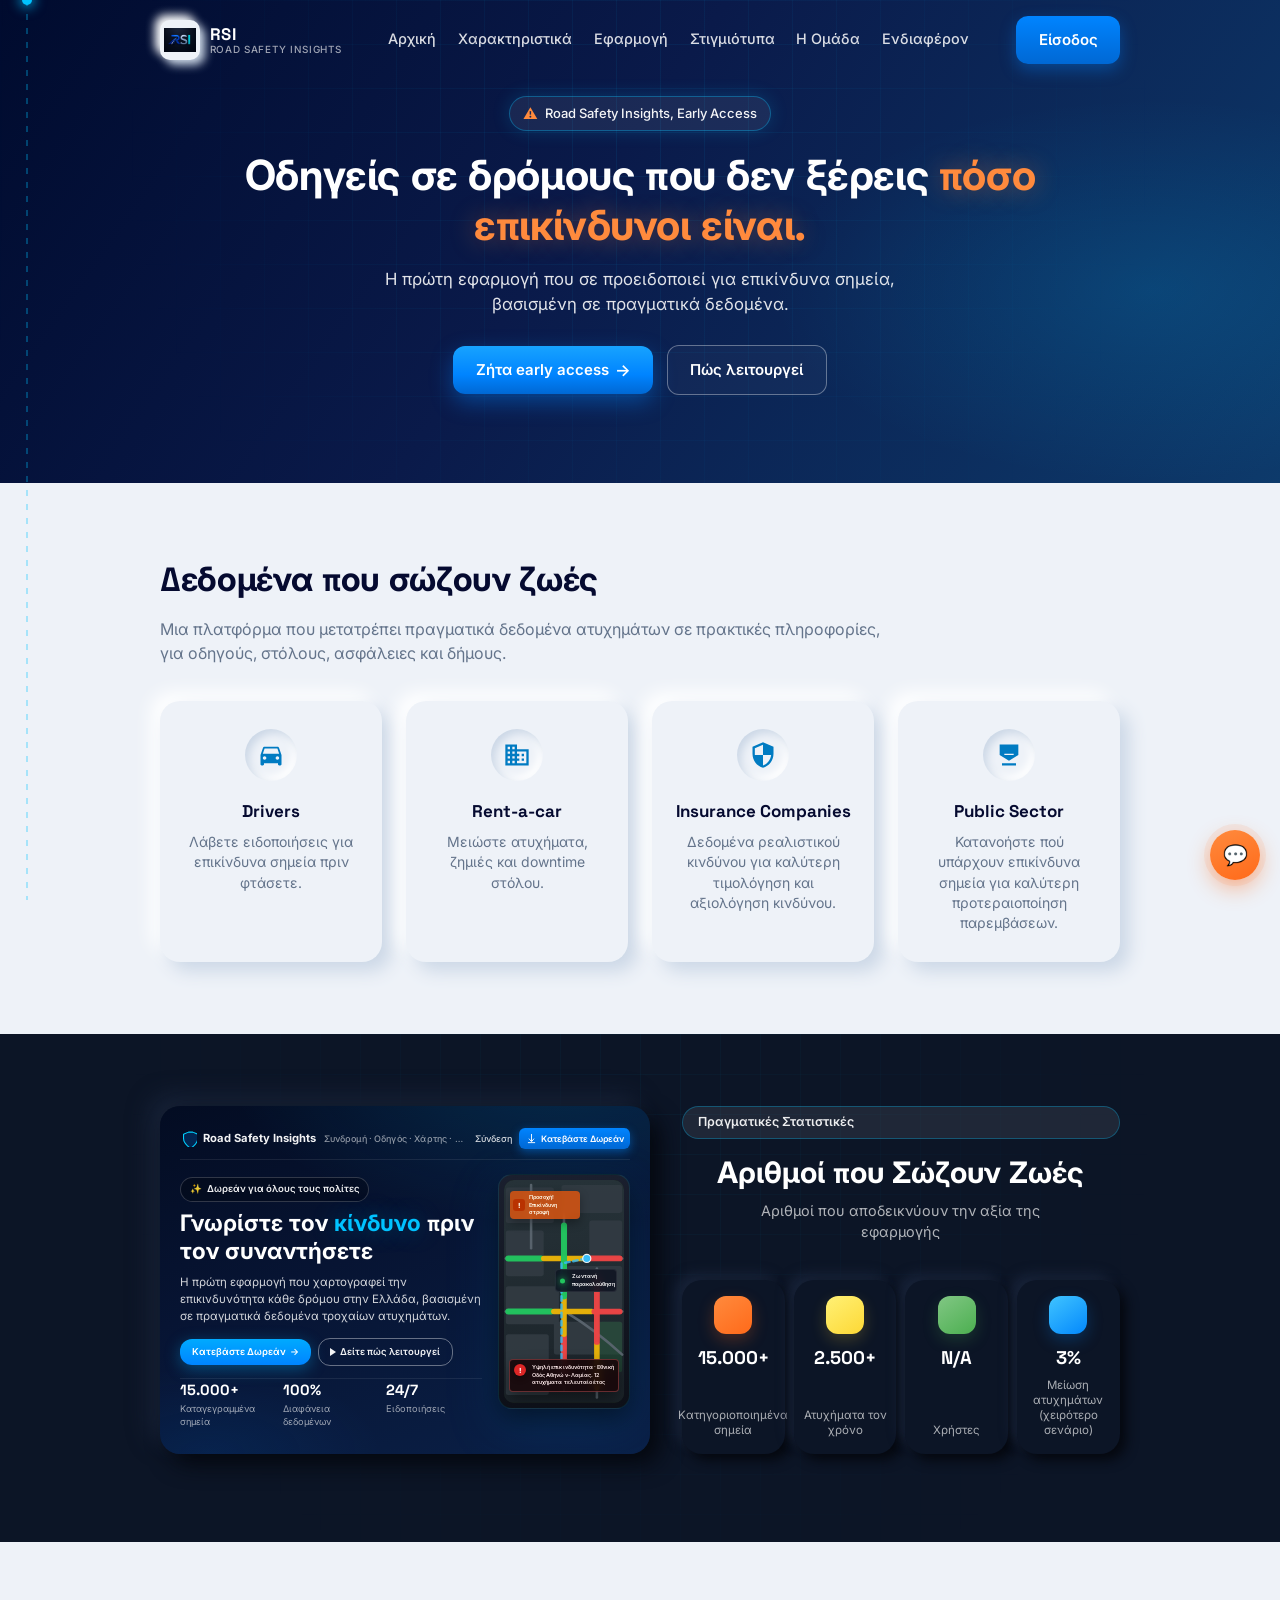
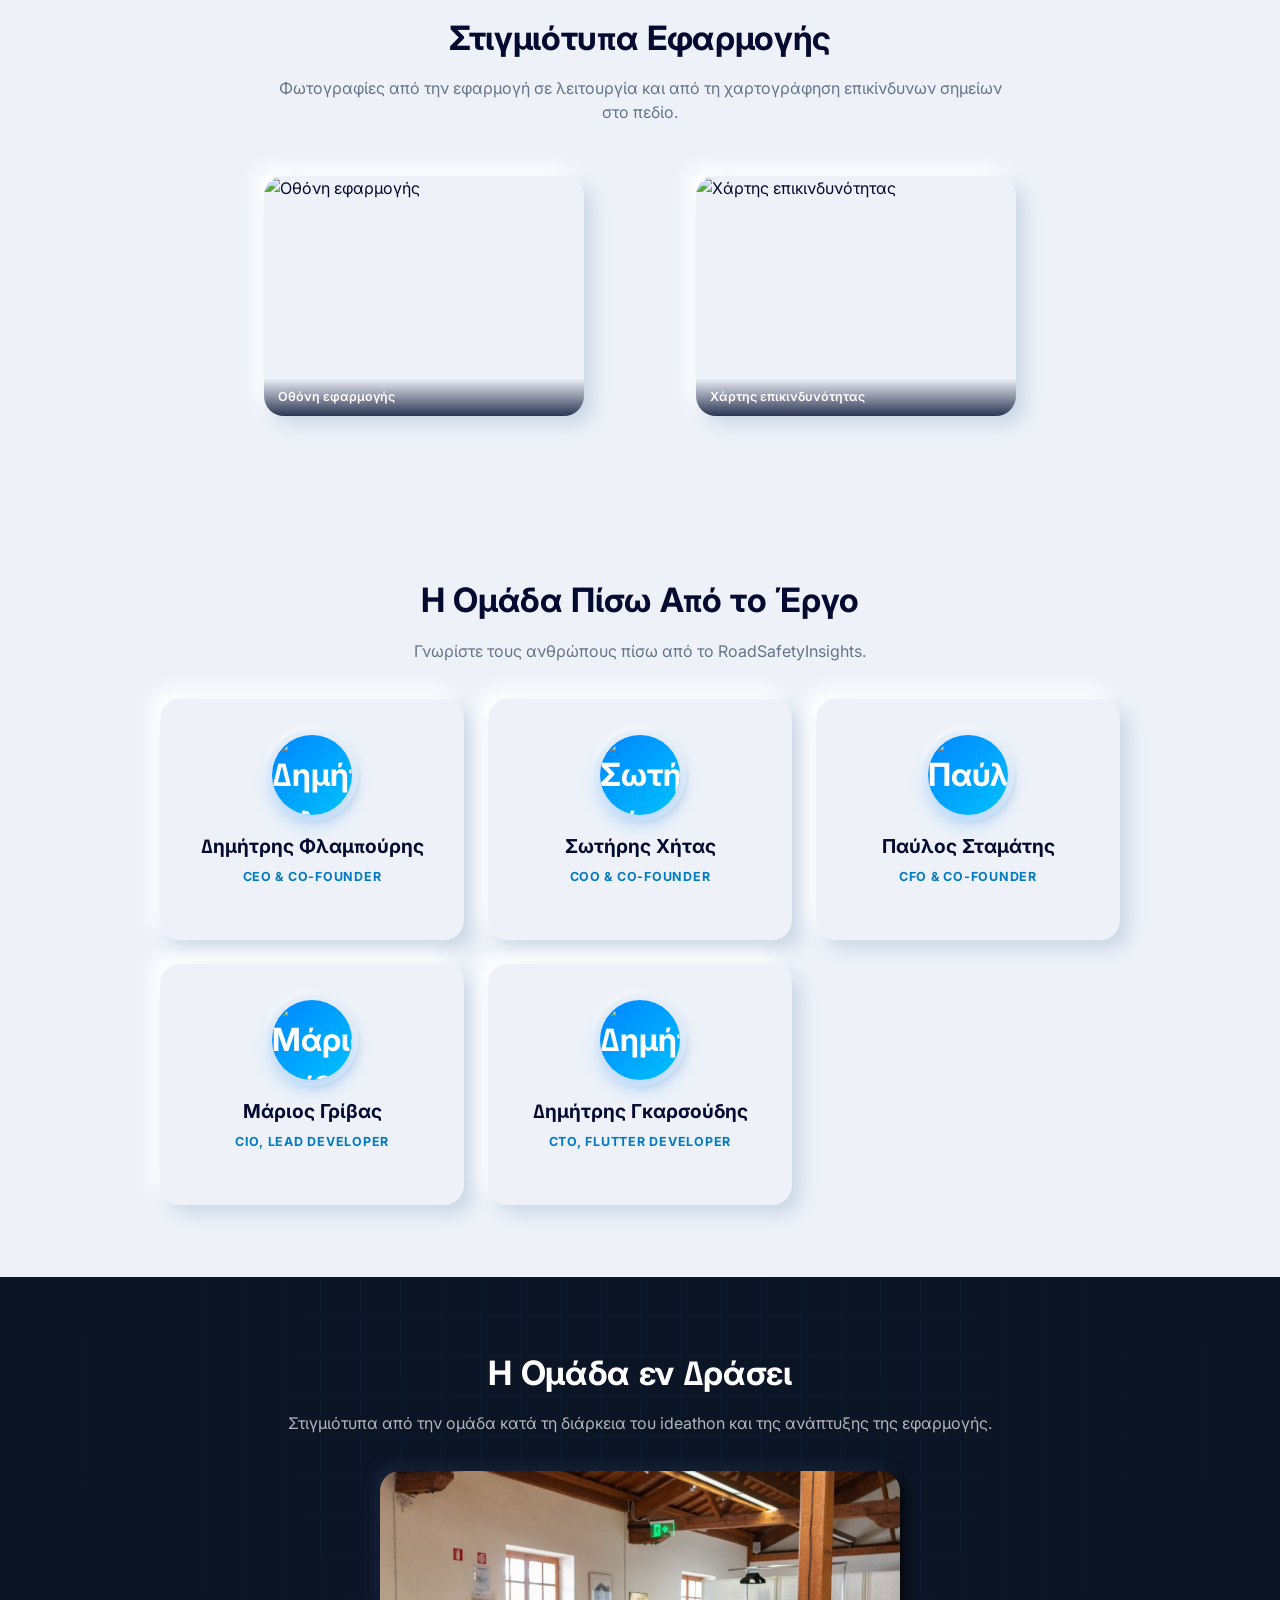
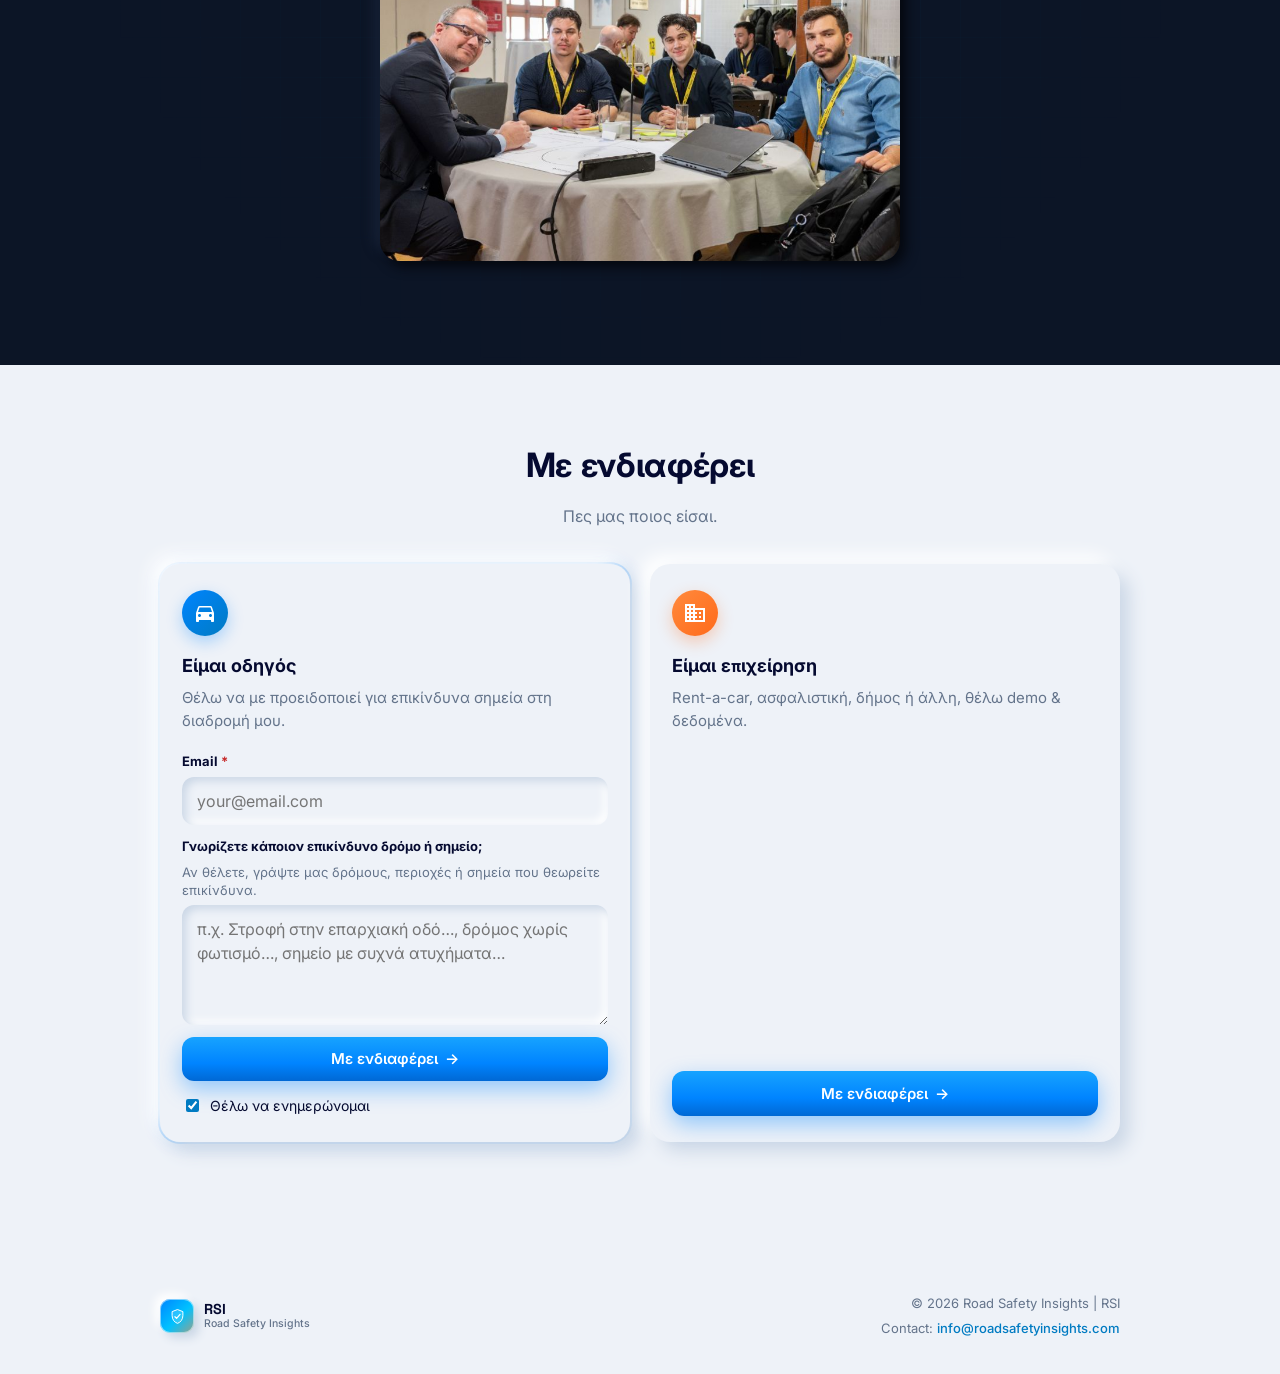
==== index.html @ 18ccad5e "Update index.html" ====
<!DOCTYPE html>
<html lang="el">
  <head>
    <meta charset="utf-8" />
    <meta name="viewport" content="width=device-width, initial-scale=1" />
    <title>Road Safety Insights | Road Risk Mapping &amp; Accident Prevention</title>
    <meta name="description" content="Road Safety Insights maps dangerous road segments and alerts drivers before entering high-risk areas. Safer roads through data, prevention and real-time warnings." />
    <link rel="icon" href="/favicon.png" type="image/png" />
    <link rel="apple-touch-icon" href="/favicon.png" />
    <link rel="preconnect" href="https://fonts.googleapis.com" />
    <link rel="preconnect" href="https://fonts.gstatic.com" crossorigin />
    <link href="https://fonts.googleapis.com/css2?family=Inter:wght@400;500;600;700&family=Space+Grotesk:wght@500;600;700&display=swap" rel="stylesheet" />
    <link rel="stylesheet" href="css/style.css" />
  </head>
  <body>
    <div class="nav-backdrop" id="nav-backdrop" hidden aria-hidden="true"></div>

    <div class="route-rail" aria-hidden="true">
      <div class="route-rail__line"></div>
      <div class="route-rail__dot" id="route-dot"></div>
    </div>

    <header class="site-header">
      <div class="container header-inner">
        <a class="logo" href="#" aria-label="Road Safety Insights, Αρχική">
          <span class="logo-mark" aria-hidden="true">
            <img src="assets/rsi_logo.png" alt="RSI Logo" />
          </span>
          <span class="logo-lockup">
            <span class="logo-lockup__name">RSI</span>
            <span class="logo-lockup__full">Road Safety Insights</span>
          </span>
        </a>
        <nav class="nav" aria-label="Κύρια πλοήγηση">
          <a href="#hero">Αρχική</a>
          <a href="#data">Χαρακτηριστικά</a>
          <a href="#app">Εφαρμογή</a>
          <a href="#gallery-app">Στιγμιότυπα</a>
          <a href="#team">Η Ομάδα</a>
          <a href="#interest">Ενδιαφέρον</a>
        </nav>
        <a class="btn btn--sm btn--login" href="#interest">Είσοδος</a>
        <button class="nav-toggle" type="button" aria-label="Άνοιγμα μενού" aria-expanded="false">
          <span></span><span></span><span></span>
        </button>
      </div>
    </header>

    <main>
      <!-- Hero -->
      <section class="hero" id="hero">
        <div class="hero__glow" aria-hidden="true"></div>
        <div class="container hero__content">
          <div class="hero__top">
            <p class="hero__badge">
              <span class="hero__badge-icon" aria-hidden="true">&#9888;</span>
              Road Safety Insights, Early Access
            </p>
            <h1 class="hero__title">
              Οδηγείς σε δρόμους που δεν ξέρεις
              <span class="text-accent">πόσο επικίνδυνοι είναι.</span>
            </h1>
            <p class="hero__lead">
              Η πρώτη εφαρμογή που σε προειδοποιεί για επικίνδυνα σημεία, βασισμένη σε
              πραγματικά δεδομένα.
            </p>
            <div class="hero__actions">
              <a class="btn btn--primary" href="#interest">
                Ζήτα early access
                <span class="btn__arrow" aria-hidden="true">→</span>
              </a>
              <a class="btn btn--ghost" href="#data">Πώς λειτουργεί</a>
            </div>
          </div>
        </div>
      </section>

      <!-- Δεδομένα + κάρτες -->
      <section class="section section--light" id="data">
        <div class="container">
          <h2 class="section__title reveal">Δεδομένα που σώζουν ζωές</h2>
          <p class="section__intro reveal">
            Μια πλατφόρμα που μετατρέπει πραγματικά δεδομένα ατυχημάτων σε πρακτικές
            πληροφορίες, για οδηγούς, στόλους, ασφάλειες και δήμους.
          </p>
          <div class="feature-grid reveal-stagger">
            <article class="feature-card reveal" style="--reveal-i:0">
              <div class="feature-card__icon" aria-hidden="true">
                <svg viewBox="0 0 24 24" width="28" height="28" fill="currentColor">
                  <path d="M18.92 6.01C18.72 5.42 18.16 5 17.5 5h-11c-.66 0-1.22.42-1.42 1.01L3 12v8c0 .55.45 1 1 1h1c.55 0 1-.45 1-1v-1h12v1c0 .55.45 1 1 1h1c.55 0 1-.45 1-1v-8l-2.08-5.99zM6.5 16c-.83 0-1.5-.67-1.5-1.5S5.67 13 6.5 13s1.5.67 1.5 1.5S7.33 16 6.5 16zm11 0c-.83 0-1.5-.67-1.5-1.5s.67-1.5 1.5-1.5 1.5.67 1.5 1.5-.67 1.5-1.5 1.5zM5 11l1.5-4.5h11L19 11H5z" />
                </svg>
              </div>
              <h3 class="feature-card__title">Drivers</h3>
              <p class="feature-card__text">Λάβετε ειδοποιήσεις για επικίνδυνα σημεία πριν φτάσετε.</p>
            </article>
            <article class="feature-card reveal" style="--reveal-i:1">
              <div class="feature-card__icon" aria-hidden="true">
                <svg viewBox="0 0 24 24" width="28" height="28" fill="currentColor">
                  <path d="M12 7V3H2v18h20V7H12zM6 19H4v-2h2v2zm0-4H4v-2h2v2zm0-4H4V9h2v2zm0-4H4V5h2v2zm4 12H8v-2h2v2zm0-4H8v-2h2v2zm0-4H8V9h2v2zm0-4H8V5h2v2zm10 12h-8v-2h2v-2h-2v-2h2v-2h-2V9h8v10zm-2-8h-2v2h2v-2zm0 4h-2v2h2v-2z" />
                </svg>
              </div>
              <h3 class="feature-card__title">Rent-a-car</h3>
              <p class="feature-card__text">Μειώστε ατυχήματα, ζημιές και downtime στόλου.</p>
            </article>
            <article class="feature-card reveal" style="--reveal-i:2">
              <div class="feature-card__icon" aria-hidden="true">
                <svg viewBox="0 0 24 24" width="28" height="28" fill="currentColor">
                  <path d="M12 1L3 5v6c0 5.55 3.84 10.74 9 12 5.16-1.26 9-6.45 9-12V5l-9-4zm0 10.99h7c-.53 4.12-3.28 7.79-7 8.94V12H5V6.3l7-3.11v8.8z" />
                </svg>
              </div>
              <h3 class="feature-card__title">Insurance Companies</h3>
              <p class="feature-card__text">Δεδομένα ρεαλιστικού κινδύνου για καλύτερη τιμολόγηση και αξιολόγηση κινδύνου.</p>
            </article>
            <article class="feature-card reveal" style="--reveal-i:3">
              <div class="feature-card__icon" aria-hidden="true">
                <svg viewBox="0 0 24 24" width="28" height="28" fill="currentColor">
                  <path d="M6 21h12v-2H6v2zm6-4l8-5V3H4v9l8 5zm-6-7h12V5H6v5zm2 2v-1h8v1H8z" />
                </svg>
              </div>
              <h3 class="feature-card__title">Public Sector</h3>
              <p class="feature-card__text">Κατανοήστε πού υπάρχουν επικίνδυνα σημεία για καλύτερη προτεραιοποίηση παρεμβάσεων.</p>
            </article>
          </div>
        </div>
      </section>

      <!-- RoadSafe κάρτα | στατιστικά -->
      <section class="section section--dark" id="app">
        <div class="container">
          <div class="app-stats-split">
            <div class="app-showcase reveal">
              <div class="preview-card app-showcase__panel">
                <div class="preview-card__inner preview-card__inner--site">
                  <nav class="mini-site__nav" aria-label="Επίδειξη Road Safety Insights">
                    <div class="mini-site__brand">
                      <svg class="mini-site__shield" width="17" height="17" viewBox="0 0 24 24" fill="none" aria-hidden="true">
                        <path d="M12 3L5 6v6c0 5.52 4.48 10 10 14 5.52-4 10-8.48 10-14V6l-7-3z" stroke="currentColor" stroke-width="1.5" fill="rgba(0,132,255,0.2)" stroke-linejoin="round" />
                      </svg>
                      <span class="mini-site__brand-name">Road Safety Insights</span>
                    </div>
                    <p class="mini-site__menu">
                      Συνδρομή <span aria-hidden="true">·</span> Οδηγός <span aria-hidden="true">·</span> Χάρτης
                      <span aria-hidden="true">·</span> Χαρακτηριστικά <span aria-hidden="true">·</span> Επιχειρήσεις
                      <span aria-hidden="true">·</span> Στατιστικά
                    </p>
                    <div class="mini-site__actions">
                      <span class="mini-site__login">Σύνδεση</span>
                      <span class="mini-site__dlwrap">
                        <svg width="11" height="11" viewBox="0 0 24 24" fill="none" stroke="currentColor" stroke-width="2" aria-hidden="true">
                          <path d="M12 3v14M7 13l5 6 5-6M5 21h14" stroke-linecap="round" stroke-linejoin="round" />
                        </svg>
                        Κατεβάστε Δωρεάν
                      </span>
                    </div>
                  </nav>
                  <div class="preview-site__row">
                    <div class="preview-site__copy">
                      <p class="mini-site__badge"><span aria-hidden="true">✨</span> Δωρεάν για όλους τους πολίτες</p>
                      <h2 class="mini-site__title">Γνωρίστε τον <span class="mini-site__title-accent">κίνδυνο</span> πριν τον συναντήσετε</h2>
                      <p class="mini-site__lead">Η πρώτη εφαρμογή που χαρτογραφεί την επικινδυνότητα κάθε δρόμου στην Ελλάδα, βασισμένη σε πραγματικά δεδομένα τροχαίων ατυχημάτων.</p>
                      <div class="mini-site__cta">
                        <a class="mini-site__btn mini-site__btn--primary" href="#interest">
                          Κατεβάστε Δωρεάν
                          <span aria-hidden="true">→</span>
                        </a>
                        <a class="mini-site__btn mini-site__btn--ghost" href="#data">
                          <span class="mini-site__play" aria-hidden="true"></span>
                          Δείτε πώς λειτουργεί
                        </a>
                      </div>
                      <div class="mini-site__stats" role="presentation">
                        <div class="mini-site__stat">
                          <strong>15.000+</strong>
                          <span>Καταγεγραμμένα σημεία</span>
                        </div>
                        <div class="mini-site__stat">
                          <strong>100%</strong>
                          <span>Διαφάνεια δεδομένων</span>
                        </div>
                        <div class="mini-site__stat">
                          <strong>24/7</strong>
                          <span>Ειδοποιήσεις</span>
                        </div>
                      </div>
                    </div>
                    <div class="mini-phone" aria-hidden="true">
                      <div class="mini-phone__body mini-phone__body--hero">
                        <div class="mini-map">
                          <div class="mini-map__toast mini-map__toast--turn">
                            <span class="mini-map__toast-ico mini-map__toast-ico--warn" aria-hidden="true"></span>
                            Προσοχή! Επικίνδυνη στροφή
                          </div>
                          <div class="mini-map__toast mini-map__toast--live">
                            <span class="mini-map__live-dot"></span>
                            Ζωντανή παρακολούθηση
                          </div>
                          <div class="mini-map__toast mini-map__toast--high">
                            <span class="mini-map__toast-ico mini-map__toast-ico--danger">!</span>
                            Υψηλή επικινδυνότητα · Εθνική Οδός Αθηνών-Λαμίας. 12 ατυχήματα τελευταίο έτος
                          </div>
                          <svg class="map-gps" viewBox="0 0 100 176" preserveAspectRatio="xMidYMid slice">
                            <defs>
                              <linearGradient id="gps-sky" x1="50%" y1="0%" x2="50%" y2="100%">
                                <stop offset="0%" stop-color="#263238" />
                                <stop offset="100%" stop-color="#1b2329" />
                              </linearGradient>
                              <clipPath id="gps-round">
                                <rect width="100" height="176" rx="2" ry="2" />
                              </clipPath>
                            </defs>
                            <rect width="100" height="176" fill="url(#gps-sky)" />
                            <g clip-path="url(#gps-round)">
                              <rect class="gps-block" x="4" y="6" width="38" height="28" rx="2" ry="2" />
                              <rect class="gps-block" x="48" y="4" width="48" height="22" rx="2" ry="2" />
                              <rect class="gps-block" x="4" y="40" width="30" height="36" rx="2" ry="2" />
                              <rect class="gps-block" x="70" y="32" width="26" height="28" rx="2" ry="2" />
                              <rect class="gps-block" x="4" y="84" width="42" height="30" rx="2" ry="2" />
                              <rect class="gps-block" x="52" y="68" width="44" height="36" rx="2" ry="2" />
                              <rect class="gps-block" x="4" y="122" width="34" height="48" rx="2" ry="2" />
                              <rect class="gps-block" x="42" y="112" width="54" height="26" rx="2" ry="2" />
                              <rect class="gps-block gps-block--park" x="78" y="112" width="18" height="40" rx="2" ry="2" />

                              <path class="gps-base" d="M 4 62 L 96 62" />
                              <path class="gps-base" d="M 4 104 L 96 104" />
                              <path class="gps-base" d="M 50 26 L 50 166" />
                              <path class="gps-base" d="M 24 4 L 24 54" />
                              <path class="gps-base" d="M 76 70 L 76 172" />
                              <path class="gps-base" d="M 96 138 Q 74 118 54 106" />

                              <path class="gps-traffic gps-traffic--green" d="M 6 62 L 32 62" />
                              <path class="gps-traffic gps-traffic--yellow" d="M 34 62 L 66 62" />
                              <path class="gps-traffic gps-traffic--red" d="M 68 62 L 94 62" />

                              <path class="gps-traffic gps-traffic--green" d="M 6 104 L 40 104" />
                              <path class="gps-traffic gps-traffic--yellow" d="M 42 104 L 72 104" />
                              <path class="gps-traffic gps-traffic--red" d="M 74 104 L 94 104" />

                              <path class="gps-traffic gps-traffic--red" d="M 50 154 L 50 124" />
                              <path class="gps-traffic gps-traffic--yellow" d="M 50 122 L 50 94" />
                              <path class="gps-traffic gps-traffic--green" d="M 50 92 L 50 36" />

                              <path class="gps-traffic gps-traffic--yellow" d="M 76 164 L 76 130" />
                              <path class="gps-traffic gps-traffic--red" d="M 76 128 L 76 78" />

                              <path class="map-gps__route" d="M 48 154 L 48 66 L 68 62" />
                              <circle class="map-gps__dot" cx="68" cy="62" r="3.2" />
                            </g>
                          </svg>
                        </div>
                      </div>
                    </div>
                  </div>
                </div>
              </div>
            </div>

            <div class="stats-showcase reveal" aria-labelledby="stats-heading">
              <p class="stats-showcase__badge">Πραγματικές Στατιστικές</p>
              <h3 class="stats-showcase__title" id="stats-heading">Αριθμοί που Σώζουν Ζωές</h3>
              <p class="stats-showcase__lead">Αριθμοί που αποδεικνύουν την αξία της εφαρμογής</p>
              <div class="stats-showcase__scroll">
                <ul class="stats-showcase__grid">
                  <li class="stats-tile stats-tile--orange">
                    <span class="stats-tile__icon" aria-hidden="true"></span>
                    <span class="stats-tile__num">15.000+</span>
                    <span class="stats-tile__label">Κατηγοριοποιημένα σημεία</span>
                  </li>
                  <li class="stats-tile stats-tile--yellow">
                    <span class="stats-tile__icon" aria-hidden="true"></span>
                    <span class="stats-tile__num">2.500+</span>
                    <span class="stats-tile__label">Ατυχήματα τον χρόνο</span>
                  </li>
                  <li class="stats-tile stats-tile--green">
                    <span class="stats-tile__icon" aria-hidden="true"></span>
                    <span class="stats-tile__num">N/A</span>
                    <span class="stats-tile__label">Χρήστες</span>
                  </li>
                  <li class="stats-tile stats-tile--blue">
                    <span class="stats-tile__icon" aria-hidden="true"></span>
                    <span class="stats-tile__num">3%</span>
                    <span class="stats-tile__label">Μείωση ατυχημάτων (χειρότερο σενάριο)</span>
                  </li>
                </ul>
              </div>
            </div>
          </div>
        </div>
      </section>

<section class="section section--light" id="gallery-app">
  <div class="container">
    <h2 class="section__title section__title--center reveal">Στιγμιότυπα Εφαρμογής</h2>
    <p class="section__intro section__intro--center reveal">
      Φωτογραφίες από την εφαρμογή σε λειτουργία και από τη χαρτογράφηση επικίνδυνων
      σημείων στο πεδίο.
    </p>
    
    <div class="gallery-grid gallery-grid--screenshots reveal-stagger">
      <figure class="gallery-frame reveal" style="--reveal-i:0">
        <img src="assets/rsi_hub.png" alt="Οθόνη εφαρμογής" />
        <figcaption class="gallery-frame__caption">Οθόνη εφαρμογής</figcaption>
      </figure>
      <figure class="gallery-frame reveal" style="--reveal-i:1">
        <img src="assets/nav_map.png" alt="Χάρτης επικινδυνότητας" />
        <figcaption class="gallery-frame__caption">Χάρτης επικινδυνότητας</figcaption>
      </figure>
    </div>
  </div>
</section>

      <!-- Η Ομάδα (Team Section) -->
      <section class="section section--tint" id="team">
        <div class="container">
          <h2 class="section__title section__title--center reveal">Η Ομάδα Πίσω Από το Έργο</h2>
          <p class="section__intro section__intro--center reveal">
            Γνωρίστε τους ανθρώπους πίσω από το RoadSafetyInsights.
          </p>

          <div class="team-grid reveal-stagger">
            <article class="team-card reveal" style="--reveal-i:0">
              <div class="team-card__avatar">
                <img src="assets/flabouris.jpg" alt="Δημήτρης Φλαμπούρης" />
              </div>
              <h3 class="team-card__name">Δημήτρης Φλαμπούρης</h3>
              <p class="team-card__role">CEO &amp; Co-Founder</p>
            </article>

            <article class="team-card reveal" style="--reveal-i:1">
              <div class="team-card__avatar">
                <img src="assets/xitas.jpg" alt="Σωτήρης Χήτας" />
              </div>
              <h3 class="team-card__name">Σωτήρης Χήτας</h3>
              <p class="team-card__role">COO & Co-Founder</p>
            </article>

            <article class="team-card reveal" style="--reveal-i:2">
              <div class="team-card__avatar">
                <img src="assets/stamatis.jpg" alt="Παύλος Σταμάτης" />
              </div>
              <h3 class="team-card__name">Παύλος Σταμάτης</h3>
              <p class="team-card__role">CFO & Co-Founder</p>
            </article>

            <article class="team-card reveal" style="--reveal-i:3">
              <div class="team-card__avatar">
                <img src="assets/grivas.jpg" alt="Μάριος Γρίβας" />
              </div>
              <h3 class="team-card__name">Μάριος Γρίβας</h3>
              <p class="team-card__role">CIO, Lead Developer</p>
            </article>

            <article class="team-card reveal" style="--reveal-i:4">
              <div class="team-card__avatar">
                <img src="assets/gkarsoudis.jpg" alt="Δημήτρης Γκαρσούδης" /> </div>
              <h3 class="team-card__name">Δημήτρης Γκαρσούδης</h3>
              <p class="team-card__role">CTO, Flutter Developer</p>
            </article>
          </div>
        </div>
      </section>

      <section class="section section--dark" id="gallery-team">
  <div class="container">
    <h2 class="section__title section__title--center reveal" style="color:var(--white)">Η Ομάδα εν Δράσει</h2>
    <p class="section__intro section__intro--center reveal" style="color:rgba(255,255,255,0.68)">
      Στιγμιότυπα από την ομάδα κατά τη διάρκεια του ideathon και της ανάπτυξης της εφαρμογής.
    </p>
    
    <div class="team-gallery-single reveal-stagger">
      <figure class="gallery-frame gallery-frame--dark reveal" style="--reveal-i:0">
        <img src="assets/team_ideathon.png" alt="Η ομάδα εν δράσει" />
      </figure>
    </div>
  </div>
</section>

      <!-- Interest + form -->
      <section class="section section--interest" id="interest">
        <div class="container">
          <h2 class="section__title section__title--center reveal">Με ενδιαφέρει</h2>
          <p class="section__intro section__intro--center reveal">Πες μας ποιος είσαι.</p>

          <div class="persona-row">
            <article class="persona-card persona-card--selected reveal" data-persona="driver">
              <div class="persona-card__icon persona-card__icon--car" aria-hidden="true">
                <svg viewBox="0 0 24 24" width="24" height="24" fill="currentColor">
                  <path d="M18.92 6.01C18.72 5.42 18.16 5 17.5 5h-11c-.66 0-1.22.42-1.42 1.01L3 12v8c0 .55.45 1 1 1h1c.55 0 1-.45 1-1v-1h12v1c0 .55.45 1 1 1h1c.55 0 1-.45 1-1v-8l-2.08-5.99zM6.5 16c-.83 0-1.5-.67-1.5-1.5S5.67 13 6.5 13s1.5.67 1.5 1.5S7.33 16 6.5 16zm11 0c-.83 0-1.5-.67-1.5-1.5s.67-1.5 1.5-1.5 1.5.67 1.5 1.5-.67 1.5-1.5 1.5zM5 11l1.5-4.5h11L19 11H5z" />
                </svg>
              </div>
              <h3 class="persona-card__title">Είμαι οδηγός</h3>
              <p class="persona-card__text">
                Θέλω να με προειδοποιεί για επικίνδυνα σημεία στη διαδρομή μου.
              </p>
              <form name="driver-interest" method="POST" data-netlify="true" class="driver-form" id="driver-form">
                <input type="hidden" name="form-name" value="driver-interest" />
                <input type="hidden" name="type" value="driver" />
                <input type="hidden" name="timestamp" />
                <label class="field field--full">
                  <span class="field__label">Email <abbr title="υποχρεωτικό">*</abbr></span>
                  <input type="email" name="email" id="driver-email" required autocomplete="email" placeholder="your@email.com" />
                </label>
                <label class="field field--full">
                  <span class="field__label">Γνωρίζετε κάποιον επικίνδυνο δρόμο ή σημείο;</span>
                  <span class="field__hint">Αν θέλετε, γράψτε μας δρόμους, περιοχές ή σημεία που θεωρείτε επικίνδυνα.</span>
                  <textarea name="dangerous_roads_feedback" id="driver-dangerous-roads" rows="4" placeholder="π.χ. Στροφή στην επαρχιακή οδό…, δρόμος χωρίς φωτισμό…, σημείο με συχνά ατυχήματα…"></textarea>
                </label>
                <button type="submit" class="btn btn--primary btn--block btn--driver-submit">
                  Με ενδιαφέρει <span aria-hidden="true">→</span>
                </button>
                <p class="biz-form__success driver-form__success" hidden aria-live="polite">Ευχαριστούμε! Καταγράφηκε.</p>
                <p class="biz-form__duplicate driver-form__duplicate" hidden aria-live="polite">Έχετε ήδη εκδηλώσει ενδιαφέρον με αυτό το email.</p>
              </form>
              <label class="persona-card__opt">
                <input type="checkbox" name="news" value="yes" checked />
                <span>Θέλω να ενημερώνομαι</span>
              </label>
            </article>

            <article class="persona-card reveal" data-persona="business">
              <div class="persona-card__icon persona-card__icon--biz" aria-hidden="true">
                <svg viewBox="0 0 24 24" width="24" height="24" fill="currentColor">
                  <path d="M12 7V3H2v18h20V7H12zM6 19H4v-2h2v2zm0-4H4v-2h2v2zm0-4H4V9h2v2zm0-4H4V5h2v2zm4 12H8v-2h2v2zm0-4H8v-2h2v2zm0-4H8V9h2v2zm0-4H8V5h2v2zm10 12h-8v-2h2v-2h-2v-2h2v-2h-2V9h8v10zm-2-8h-2v2h2v-2zm0 4h-2v2h2v-2z" />
                </svg>
              </div>
              <h3 class="persona-card__title">Είμαι επιχείρηση</h3>
              <p class="persona-card__text">
                Rent-a-car, ασφαλιστική, δήμος ή άλλη, θέλω demo &amp; δεδομένα.
              </p>
              <button type="button" class="btn btn--primary btn--persona-cta">
                Με ενδιαφέρει <span aria-hidden="true">→</span>
              </button>
            </article>
          </div>

          <div class="form-card reveal" id="business-form" hidden aria-hidden="true">
            <h2 class="form-card__title">Στοιχεία επιχείρησης</h2>
            <p class="form-card__intro">
              Συμπλήρωσε τα στοιχεία σου και θα επικοινωνήσουμε μαζί σου σύντομα.
            </p>
            <form name="business-interest" method="POST" data-netlify="true" class="biz-form">
              <input type="hidden" name="form-name" value="business-interest" />
              <input type="hidden" name="type" value="business" />
              <input type="hidden" name="timestamp" />
              <div class="biz-form__row">
                <label class="field field--full">
                  <span class="field__label">Ονοματεπώνυμο</span>
                  <input type="text" name="name" autocomplete="name" />
                </label>
              </div>
              <div class="biz-form__row biz-form__row--2">
                <label class="field">
                  <span class="field__label">Email <abbr title="υποχρεωτικό">*</abbr></span>
                  <input type="email" name="email" required autocomplete="email" />
                </label>
                <label class="field">
                  <span class="field__label">Τηλέφωνο</span>
                  <input type="tel" name="phone" placeholder="+30 69…" autocomplete="tel" />
                </label>
              </div>
              <div class="biz-form__row biz-form__row--2">
                <label class="field">
                  <span class="field__label">Εταιρεία <abbr title="υποχρεωτικό">*</abbr></span>
                  <input type="text" name="company" required autocomplete="organization" />
                </label>
                <label class="field">
                  <span class="field__label">Τύπος <abbr title="υποχρεωτικό">*</abbr></span>
                  <select name="business_category" required>
                    <option value="" selected disabled>Επίλεξε…</option>
                    <option value="rent-a-car">Rent-a-car</option>
                    <option value="insurance">Insurance</option>
                    <option value="municipality">Municipality / Public Sector</option>
                    <option value="other">Άλλο</option>
                  </select>
                </label>
              </div>
              <div class="biz-form__row">
                <label class="field field--full">
                  <span class="field__label">Θέλετε demo ή περισσότερες πληροφορίες;</span>
                  <textarea name="demo_info" rows="4" placeholder="π.χ. Θα θέλαμε να δούμε demo ή να μάθουμε περισσότερα για πιθανή πιλοτική συνεργασία."></textarea>
                </label>
              </div>
              <button type="submit" class="btn btn--primary btn--block biz-form__submit">
                Στείλε ενδιαφέρον
              </button>
              <p class="biz-form__success" hidden aria-live="polite">Ευχαριστούμε! Το ενδιαφέρον σας καταγράφηκε με επιτυχία.</p>
              <p class="biz-form__duplicate" hidden aria-live="polite">Έχετε ήδη εκδηλώσει ενδιαφέρον με αυτό το email.</p>
            </form>
          </div>
        </div>
      </section>
    </main>

    <footer class="site-footer">
      <div class="container site-footer__inner">
        <div class="site-footer__brand">
          <span class="site-footer__logo-mark" aria-hidden="true">
            <svg viewBox="0 0 24 24" width="17" height="17" fill="none">
              <path d="M12 2.2L4.4 5.1v5.7c0 5.1 3.3 9.6 7.6 10.9 4.3-1.3 7.6-5.8 7.6-10.9V5.1L12 2.2z" fill="rgba(255,255,255,0.16)" stroke="#fff" stroke-width="1.4" stroke-linejoin="round" />
              <path d="M8.4 12.3l2.3 2.3L15.6 9" stroke="#fff" stroke-width="1.7" stroke-linecap="round" stroke-linejoin="round" />
            </svg>
          </span>
          <span class="site-footer__lockup">
            <span class="site-footer__lockup-name">RSI</span>
            <span class="site-footer__lockup-full">Road Safety Insights</span>
          </span>
        </div>
        <div class="site-footer__meta">
          <p class="site-footer__copy">© 2026 Road Safety Insights | RSI</p>
          <p class="site-footer__contact">
            Contact: <a href="mailto:info@roadsafetyinsights.com">info@roadsafetyinsights.com</a>
          </p>
        </div>
      </div>
    </footer>

    <a class="fab-support" href="#" aria-label="Υποστήριξη chat">&#128172;</a>

    <script src="js/main.js"></script>
    <script src="js/animations.js"></script>
  </body>
</html>
---- css/style.css ----
:root {
  /* Brand accents */
  --primary: #007bc2;
  --primary-bright: #0084ff;
  --accent-cyan: #00c2ff;
  --accent-orange: #ff8a3d;
  --accent-orange-deep: #ff6a1a;
  --navy-deep: #000b2e;
  --navy-mid: #001f3f;
  --navy-heading: #050a30;
  --text-muted: #64748b;

  /* Neumorphic — light surface (pearl/frost) */
  --neu-bg: #eef2f8;
  --neu-bg-raised: #eef2f8;
  --neu-shadow-dark: #cbd7e6;
  --neu-shadow-light: #ffffff;

  /* Neumorphic — dark surface (void/deep space) */
  --void-bg: #0c1526;
  --void-shadow-dark: #05080f;
  --void-shadow-light: #182339;

  /* Global Assignments */
  --bg-page: var(--neu-bg);
  --bg-section: var(--neu-bg);
  --bg-tint: #e4ecf5;
  --card-border: #d7e2ee;
  --white: #ffffff;

  /* Standard Neumorphic Shadows */
  --shadow: 9px 9px 18px var(--neu-shadow-dark), -9px -9px 18px var(--neu-shadow-light);
  --shadow-sm: 5px 5px 10px var(--neu-shadow-dark), -5px -5px 10px var(--neu-shadow-light);
  --shadow-inset: inset 4px 4px 8px var(--neu-shadow-dark), inset -4px -4px 8px var(--neu-shadow-light);

  /* Dark Mode (Void) Neumorphic Shadows */
  --shadow-void: 10px 10px 22px var(--void-shadow-dark), -10px -10px 22px var(--void-shadow-light);
  --shadow-void-sm: 6px 6px 12px var(--void-shadow-dark), -6px -6px 12px var(--void-shadow-light);
  --shadow-void-inset: inset 4px 4px 9px var(--void-shadow-dark), inset -4px -4px 9px var(--void-shadow-light);

  /* Base Variables */
  --radius: 20px;
  --radius-sm: 12px;
  --max: 1000px;
  --font: "Inter", system-ui, -apple-system, sans-serif;
  --font-display: "Space Grotesk", "Inter", system-ui, sans-serif;
}

*,
*::before,
*::after {
  box-sizing: border-box;
}

html {
  scroll-behavior: smooth;
}

section[id] {
  scroll-margin-top: 5rem;
}

body {
  margin: 0;
  font-family: var(--font);
  font-size: 1rem;
  line-height: 1.5;
  color: var(--navy-heading);
  background: var(--bg-page);
  position: relative;
  overflow-x: hidden;
}

a {
  color: inherit;
  text-decoration: none;
}

img {
  max-width: 100%;
  height: auto;
  display: block;
}

.container {
  width: 100%;
  max-width: var(--max);
  margin: 0 auto;
  padding: 0 1.25rem;
}

h1, h2, h3, .logo-text, .stats-tile__num, .mini-site__title, .mini-site__stat strong {
  font-family: var(--font-display);
}

/* =========================================
   SCROLL REVEAL ANIMATIONS
   ========================================= */
.reveal {
  opacity: 0;
  transform: translateY(28px);
  transition: opacity 0.7s cubic-bezier(0.16, 1, 0.3, 1), transform 0.7s cubic-bezier(0.16, 1, 0.3, 1);
  will-change: opacity, transform;
}

.reveal.is-visible {
  opacity: 1;
  transform: none;
}

.reveal-stagger > * {
  transition-delay: calc(var(--reveal-i, 0) * 90ms);
}

@media (prefers-reduced-motion: reduce) {
  html { scroll-behavior: auto; }
  *, *::before, *::after {
    animation-duration: 0.01ms !important;
    animation-iteration-count: 1 !important;
    transition-duration: 0.01ms !important;
  }
  .reveal { opacity: 1; transform: none; }
}

/* =========================================
   SIGNATURE ROUTE RAIL MOTIF
   ========================================= */
.route-rail {
  position: fixed;
  top: 0;
  left: clamp(10px, 2.4vw, 26px);
  width: 2px;
  height: 100vh;
  z-index: 5;
  pointer-events: none;
  display: none;
}

@media (min-width: 1180px) {
  .route-rail { display: block; }
}

.route-rail__line {
  position: absolute;
  inset: 0;
  background: repeating-linear-gradient(
    to bottom,
    rgba(0, 194, 255, 0.55) 0,
    rgba(0, 194, 255, 0.55) 6px,
    transparent 6px,
    transparent 14px
  );
  opacity: 0.55;
}

.route-rail__dot {
  position: absolute;
  left: 50%;
  top: 0;
  width: 10px;
  height: 10px;
  border-radius: 50%;
  background: var(--accent-cyan);
  box-shadow: 0 0 12px 3px rgba(0, 194, 255, 0.65);
  transform: translate(-50%, -50%);
  transition: top 0.15s linear;
}

/* =========================================
   HEADER & NAVIGATION
   ========================================= */
.site-header {
  position: absolute;
  top: 0;
  left: 0;
  right: 0;
  z-index: 20;
  padding: 1rem 0;
}

body.nav-open .site-header {
  z-index: 120;
}

.header-inner {
  display: flex;
  align-items: center;
  justify-content: space-between;
  gap: 0.75rem;
  flex-wrap: nowrap;
}

.logo {
  display: flex;
  align-items: center;
  gap: 0.6rem;
  color: var(--white);
  flex-shrink: 0;
  min-width: 0;
}

/* Header Logo Image Container */
.logo-mark {
  flex-shrink: 0;
  width: 40px; 
  height: 40px;
  border-radius: 10px;
  display: flex;
  align-items: center;
  justify-content: center;
  background: var(--neu-bg);
  box-shadow: var(--shadow-sm); 
  overflow: hidden; 
}

.logo-mark img {
  width: 80%;
  height: 80%;
  object-fit: contain; 
}

.logo-lockup {
  display: flex;
  flex-direction: column;
  line-height: 1.15;
  min-width: 0;
}

.logo-lockup__name {
  font-family: var(--font-display);
  font-weight: 700;
  font-size: 1.05rem;
  letter-spacing: 0.03em;
  color: var(--white);
}

.logo-lockup__full {
  font-size: 0.62rem;
  font-weight: 500;
  color: rgba(255, 255, 255, 0.62);
  text-transform: uppercase;
  letter-spacing: 0.07em;
  white-space: nowrap;
}

@media (max-width: 430px) {
  .logo-lockup__full { display: none; }
}

.nav {
  display: none;
  align-items: center;
  justify-content: center;
  flex: 1;
  min-width: 0;
  gap: clamp(0.9rem, 1.7vw, 1.6rem);
}

.nav a {
  position: relative;
  color: rgba(255, 255, 255, 0.85);
  font-size: clamp(0.82rem, 0.55vw + 0.68rem, 0.9rem);
  font-weight: 500;
  padding-bottom: 2px;
  white-space: nowrap;
}

.nav a::after {
  content: "";
  position: absolute;
  left: 0;
  right: 100%;
  bottom: -2px;
  height: 2px;
  background: var(--accent-cyan);
  box-shadow: 0 0 8px rgba(0, 194, 255, 0.8);
  transition: right 0.25s ease;
}

.nav a:hover { color: var(--white); }
.nav a:hover::after { right: 0; }

.btn--sm {
  padding: 0.5rem 1.1rem;
  font-size: 0.875rem;
}

.btn--login {
  background: linear-gradient(180deg, var(--primary-bright), #0068d4);
  color: var(--white) !important;
  border: none;
  border-radius: var(--radius-sm);
  font-weight: 600;
  display: none;
  align-items: center;
  white-space: nowrap;
  flex-shrink: 0;
  box-shadow: 0 6px 16px rgba(0, 132, 255, 0.35);
  transition: transform 0.2s ease, box-shadow 0.2s ease;
}

.btn--login:hover {
  transform: translateY(-2px);
  box-shadow: 0 10px 22px rgba(0, 132, 255, 0.45);
}

.nav-toggle {
  display: flex;
  flex-direction: column;
  gap: 5px;
  background: none;
  border: 0;
  padding: 0.5rem;
  cursor: pointer;
}

.nav-toggle span {
  display: block;
  width: 22px;
  height: 2px;
  background: var(--white);
  border-radius: 1px;
  transition: transform 0.2s ease, opacity 0.2s ease;
}

@media (min-width: 1180px) {
  .nav, .btn--login { display: flex; }
  .nav-toggle { display: none; }
}

/* =========================================
   HERO SECTION
   ========================================= */
.hero {
  position: relative;
  padding: 6rem 0 5.5rem;
  background: linear-gradient(125deg, var(--navy-deep) 0%, #0a1a4a 45%, #0d3a6b 100%);
  color: var(--white);
  overflow: hidden;
  isolation: isolate;
}

.hero::before {
  content: "";
  position: absolute;
  inset: 0;
  z-index: -2;
  background-image:
    linear-gradient(rgba(0, 194, 255, 0.09) 1px, transparent 1px),
    linear-gradient(90deg, rgba(0, 194, 255, 0.09) 1px, transparent 1px);
  background-size: 44px 44px;
  mask-image: radial-gradient(circle at 50% 30%, rgba(0, 0, 0, 0.9) 0%, transparent 72%);
  -webkit-mask-image: radial-gradient(circle at 50% 30%, rgba(0, 0, 0, 0.9) 0%, transparent 72%);
}

.hero::after {
  content: "";
  position: absolute;
  top: 0;
  left: -35%;
  width: 35%;
  height: 100%;
  z-index: -1;
  background: linear-gradient(100deg,
    rgba(0, 194, 255, 0) 0%,
    rgba(0, 194, 255, 0.05) 45%,
    rgba(255, 255, 255, 0.16) 50%,
    rgba(0, 194, 255, 0.05) 55%,
    rgba(0, 194, 255, 0) 100%);
  animation: heroSweep 8s linear infinite;
  filter: blur(2px);
}

@keyframes heroSweep {
  0% { left: -35%; }
  100% { left: 115%; }
}

.hero__glow {
  position: absolute;
  top: 20%;
  right: -20%;
  width: 60%;
  height: 80%;
  background: radial-gradient(ellipse, rgba(0, 194, 255, 0.14) 0%, transparent 70%);
  pointer-events: none;
  animation: glowDrift 9s ease-in-out infinite;
}

@keyframes glowDrift {
  0%, 100% { transform: translate(0, 0) scale(1); opacity: 0.85; }
  50% { transform: translate(-3%, 3%) scale(1.08); opacity: 1; }
}

.hero__content {
  position: relative;
  z-index: 1;
}

.hero__top {
  text-align: center;
  max-width: 52rem;
  margin: 0 auto;
  padding: 0 0.5rem;
}

.hero__badge {
  display: inline-flex;
  align-items: center;
  gap: 0.4rem;
  margin: 0 0 1.25rem;
  padding: 0.35rem 0.85rem;
  font-size: 0.8125rem;
  font-weight: 500;
  color: rgba(255, 255, 255, 0.95);
  background: rgba(255, 255, 255, 0.07);
  border: 1px solid rgba(0, 194, 255, 0.35);
  border-radius: 999px;
  box-shadow: 0 0 18px rgba(0, 194, 255, 0.18);
  animation: badgePulse 2.6s ease-in-out infinite;
}

@keyframes badgePulse {
  0%, 100% { box-shadow: 0 0 12px rgba(0, 194, 255, 0.12); }
  50% { box-shadow: 0 0 20px rgba(0, 194, 255, 0.3); }
}

.hero__badge-icon {
  font-size: 0.9rem;
  color: var(--accent-orange);
}

.hero__title {
  margin: 0 0 1rem;
  font-size: clamp(1.75rem, 4vw, 2.6rem);
  font-weight: 700;
  line-height: 1.2;
  letter-spacing: -0.01em;
}

.text-accent {
  color: var(--accent-orange);
  text-shadow: 0 0 26px rgba(255, 138, 61, 0.4);
}

.hero__lead {
  margin: 0 0 1.75rem;
  font-size: 1.05rem;
  color: rgba(255, 255, 255, 0.88);
  max-width: 36rem;
  margin-left: auto;
  margin-right: auto;
}

.hero__actions {
  display: flex;
  flex-wrap: wrap;
  gap: 0.85rem;
  justify-content: center;
  align-items: center;
}

.btn {
  display: inline-flex;
  align-items: center;
  justify-content: center;
  gap: 0.4rem;
  padding: 0.8rem 1.4rem;
  font-family: inherit;
  font-size: 0.9375rem;
  font-weight: 600;
  border-radius: var(--radius-sm);
  border: none;
  cursor: pointer;
  transition: transform 0.2s cubic-bezier(0.175, 0.885, 0.32, 1.275), filter 0.2s, box-shadow 0.2s, background 0.2s;
}

.btn:active { transform: scale(0.97); }

.btn--primary {
  background: linear-gradient(180deg, #17a3ff, var(--primary-bright) 60%, #0068d4);
  color: var(--white);
  box-shadow: 0 8px 22px rgba(0, 132, 255, 0.4);
}

.btn--primary:hover {
  filter: brightness(1.06);
  transform: translateY(-2px);
  box-shadow: 0 12px 28px rgba(0, 132, 255, 0.5);
}

.btn__arrow {
  font-size: 1.1em;
  line-height: 1;
  transition: transform 0.2s ease;
}

.btn:hover .btn__arrow { transform: translateX(3px); }

.btn--ghost {
  background: rgba(255, 255, 255, 0.03);
  color: var(--white);
  border: 1px solid rgba(255, 255, 255, 0.35);
}

.btn--ghost:hover {
  background: rgba(255, 255, 255, 0.09);
  border-color: rgba(0, 194, 255, 0.55);
}

.btn--link {
  background: none;
  border: none;
  color: rgba(255, 255, 255, 0.95);
  font-weight: 600;
  padding: 0.5rem 0.75rem;
}

.btn--link:hover { color: var(--accent-cyan); }
.btn--xs { padding: 0.4rem 0.85rem; font-size: 0.75rem; }
.btn--block { width: 100%; }

.fab-support {
  position: fixed;
  bottom: 1.25rem;
  right: 1.25rem;
  width: 50px;
  height: 50px;
  border-radius: 50%;
  background: linear-gradient(160deg, var(--accent-orange), var(--accent-orange-deep));
  color: var(--white);
  display: flex;
  align-items: center;
  justify-content: center;
  font-size: 1.25rem;
  box-shadow: 0 8px 22px rgba(255, 106, 26, 0.45), 0 0 0 6px rgba(255, 106, 26, 0.08);
  z-index: 30;
  text-decoration: none;
  animation: fabPulse 2.8s ease-in-out infinite;
}

@keyframes fabPulse {
  0%, 100% { box-shadow: 0 8px 22px rgba(255, 106, 26, 0.45), 0 0 0 6px rgba(255, 106, 26, 0.08); }
  50% { box-shadow: 0 8px 22px rgba(255, 106, 26, 0.5), 0 0 0 10px rgba(255, 106, 26, 0.03); }
}

/* =========================================
   GENERAL SECTIONS
   ========================================= */
.section {
  padding: 4.5rem 0;
  position: relative;
}

.section--light { background: var(--bg-section); }
.section--tint { background: var(--bg-page); }
.section--interest {
  background: var(--neu-bg);
  padding: 4.75rem 0;
}

.section__title {
  margin: 0 0 0.75rem;
  font-size: clamp(1.55rem, 3vw, 2.1rem);
  font-weight: 700;
  color: var(--navy-heading);
  letter-spacing: -0.01em;
}

.section__title--center { text-align: center; }

.section__intro {
  margin: 0 0 2.25rem;
  max-width: 46rem;
  color: var(--text-muted);
  font-size: 1rem;
}

.section__intro--center {
  text-align: center;
  margin-left: auto;
  margin-right: auto;
}

/* =========================================
   FEATURE CARDS
   ========================================= */
.feature-grid {
  display: grid;
  gap: 1.5rem;
  grid-template-columns: 1fr;
}

@media (min-width: 600px) { .feature-grid { grid-template-columns: repeat(2, 1fr); } }
@media (min-width: 900px) { .feature-grid { grid-template-columns: repeat(4, 1fr); } }

.feature-card {
  background: var(--neu-bg);
  border-radius: var(--radius);
  padding: 1.75rem 1.35rem;
  box-shadow: var(--shadow);
  transition: transform 0.35s cubic-bezier(0.175, 0.885, 0.32, 1.275), box-shadow 0.35s ease;
}

.feature-card:hover {
  transform: translateY(-6px);
  box-shadow: 12px 12px 24px var(--neu-shadow-dark), -12px -12px 24px var(--neu-shadow-light), 0 0 0 1px rgba(0, 132, 255, 0.12);
}

.feature-card__icon {
  width: 52px;
  height: 52px;
  display: flex;
  align-items: center;
  justify-content: center;
  margin: 0 auto 1.1rem;
  border-radius: 50%;
  background: var(--neu-bg);
  box-shadow: var(--shadow-inset);
  color: var(--primary);
}

.feature-card__title {
  margin: 0 0 0.5rem;
  font-size: 1.0625rem;
  font-weight: 700;
  text-align: center;
  color: var(--navy-heading);
}

.feature-card__text {
  margin: 0;
  font-size: 0.875rem;
  color: var(--text-muted);
  text-align: center;
  line-height: 1.45;
}

/* =========================================
   APP SHOWCASE & STATS (DARK VOID SECTION)
   ========================================= */
.section--dark {
  background: var(--void-bg);
  color: var(--white);
  padding: 4.5rem 0 5.5rem;
  position: relative;
  overflow: hidden;
}

.section--dark::before {
  content: "";
  position: absolute;
  inset: 0;
  z-index: 0;
  background-image:
    linear-gradient(rgba(0, 194, 255, 0.05) 1px, transparent 1px),
    linear-gradient(90deg, rgba(0, 194, 255, 0.05) 1px, transparent 1px);
  background-size: 40px 40px;
  mask-image: radial-gradient(circle at 50% 20%, rgba(0, 0, 0, 0.85) 0%, transparent 70%);
  -webkit-mask-image: radial-gradient(circle at 50% 20%, rgba(0, 0, 0, 0.85) 0%, transparent 70%);
  pointer-events: none;
}

.section--dark .container {
  position: relative;
  z-index: 1;
}

.app-stats-split {
  display: grid;
  grid-template-columns: 1fr;
  gap: 2rem;
  align-items: start;
  width: 100%;
  max-width: 960px;
  margin-inline: auto;
}

@media (min-width: 900px) {
  .app-stats-split {
    grid-template-columns: minmax(0, 1.12fr) minmax(0, 1fr);
    gap: clamp(1.25rem, 3vw, 2rem);
    align-items: stretch;
  }
}

.app-showcase {
  display: flex;
  flex-direction: column;
  min-width: 0;
  min-height: 0;
  height: 100%;
}

.app-showcase__panel {
  width: 100%;
  max-width: 100%;
  flex: 1;
  display: flex;
  flex-direction: column;
  min-height: 0;
}

.preview-card {
  border-radius: var(--radius);
  overflow: hidden;
  background: var(--void-bg);
  border: none;
  box-shadow: var(--shadow-void);
  transition: box-shadow 0.4s ease;
}

.preview-card:hover {
  box-shadow: var(--shadow-void), 0 0 0 1px rgba(0, 194, 255, 0.18);
}

.preview-card__inner {
  padding: 1.35rem 1.25rem 1.25rem;
}

.preview-card__inner--site {
  background:
    radial-gradient(ellipse 120% 80% at 80% -10%, rgba(0, 194, 255, 0.14) 0%, transparent 55%),
    radial-gradient(ellipse 70% 50% at 10% 100%, rgba(0, 100, 200, 0.12) 0%, transparent 50%),
    linear-gradient(160deg, #030c22 0%, #071433 42%, #0a2047 100%);
  position: relative;
  flex: 1;
  display: flex;
  flex-direction: column;
  min-height: 100%;
}

.preview-site__row {
  display: flex;
  align-items: flex-start;
  justify-content: space-between;
  gap: 1rem;
  margin-top: 0.35rem;
  flex: 1;
  min-height: 0;
}

@media (max-width: 400px) {
  .preview-site__row {
    flex-direction: column;
    align-items: stretch;
  }
  .mini-phone {
    width: 112px;
    align-self: center;
    margin-top: 0.25rem;
  }
}

.preview-site__copy {
  flex: 1;
  min-width: 0;
  padding-bottom: 0.35rem;
}

/* ── Mini Site Nav ── */
.mini-site__nav {
  display: grid;
  grid-template-columns: minmax(0, auto) minmax(0, 1fr) minmax(0, auto);
  align-items: center;
  gap: 0.35rem 0.5rem;
  margin-bottom: 0.5rem;
  padding-bottom: 0.65rem;
  border-bottom: 1px solid rgba(255, 255, 255, 0.08);
}

@media (max-width: 520px) {
  .mini-site__nav {
    grid-template-columns: 1fr 1fr;
    grid-template-areas: "brand actions" "menu menu";
  }
  .mini-site__brand { grid-area: brand; }
  .mini-site__actions { grid-area: actions; justify-self: end; }
  .mini-site__menu { grid-area: menu; max-width: 100%; }
}

.mini-site__brand { display: flex; align-items: center; gap: 0.35rem; min-width: 0; }
.mini-site__shield { flex-shrink: 0; color: #00cfff; }
.mini-site__brand-name { font-weight: 700; font-size: 0.7rem; color: rgba(255, 255, 255, 0.95); white-space: nowrap; }

.mini-site__menu {
  margin: 0; font-size: 0.5625rem; font-weight: 500;
  color: rgba(255, 255, 255, 0.55); letter-spacing: 0.015em;
  white-space: nowrap; overflow: hidden; text-overflow: ellipsis; text-align: center;
}

.mini-site__actions { display: flex; align-items: center; gap: 0.4rem; flex-shrink: 0; }
.mini-site__login { font-size: 0.57rem; font-weight: 500; color: rgba(255, 255, 255, 0.82); }

.mini-site__dlwrap {
  display: inline-flex; align-items: center; gap: 0.25rem;
  padding: 0.26rem 0.42rem; font-size: 0.55rem; font-weight: 600;
  color: var(--white); background: linear-gradient(180deg, var(--primary-bright) 0%, #0068d4 100%);
  border-radius: 6px; box-shadow: 0 3px 10px rgba(0, 132, 255, 0.45);
}

/* ── Mini Site Copy ── */
.mini-site__badge {
  display: inline-flex; align-items: center; gap: 0.3rem;
  margin: 0 0 0.55rem; padding: 0.26rem 0.55rem;
  font-size: 0.6rem; font-weight: 600; color: rgba(255, 255, 255, 0.93);
  background: rgba(0, 0, 0, 0.25); border: 1px solid rgba(255, 255, 255, 0.18);
  border-radius: 999px; width: fit-content;
}

.mini-site__title {
  margin: 0 0 0.5rem;
  font-size: clamp(0.95rem, 2.35vw + 0.55rem, 1.42rem);
  font-weight: 700; line-height: 1.22; color: var(--white); max-width: 22rem;
}

.mini-site__title-accent {
  color: var(--accent-cyan);
  text-shadow: 0 0 24px rgba(0, 194, 255, 0.35);
}

.mini-site__lead {
  margin: 0 0 0.75rem;
  font-size: clamp(0.575rem, 1.1vw + 0.45rem, 0.72rem);
  line-height: 1.5; color: rgba(255, 255, 255, 0.82); max-width: 24rem;
}

.mini-site__cta { display: flex; flex-wrap: wrap; align-items: center; gap: 0.42rem; margin-bottom: 0.72rem; }

.mini-site__btn {
  display: inline-flex; align-items: center; gap: 0.3rem;
  padding: 0.38rem 0.72rem; font-size: 0.595rem; font-weight: 600;
  border-radius: var(--radius-sm); cursor: pointer; border: none; text-decoration: none;
}

.mini-site__btn--primary {
  color: var(--white);
  background: linear-gradient(180deg, #0af 0%, var(--primary-bright) 100%);
  box-shadow: 0 4px 16px rgba(0, 180, 255, 0.35);
}
.mini-site__btn--primary:hover { filter: brightness(1.08); }

.mini-site__btn--ghost {
  color: rgba(255, 255, 255, 0.95);
  background: transparent;
  border: 1px solid rgba(255, 255, 255, 0.38);
}
.mini-site__btn--ghost:hover { background: rgba(255, 255, 255, 0.06); }

.mini-site__play {
  width: 0; height: 0;
  border-style: solid;
  border-width: 0.28rem 0 0.28rem 0.42rem;
  border-color: transparent transparent transparent rgba(255, 255, 255, 0.95);
  margin-inline-end: -0.05rem;
}

.mini-site__stats {
  display: grid; grid-template-columns: repeat(3, minmax(0, 1fr));
  gap: 0.4rem; padding-top: 0.05rem; border-top: 1px solid rgba(255, 255, 255, 0.08);
}

.mini-site__stat { display: flex; flex-direction: column; gap: 0.12rem; min-width: 0; }
.mini-site__stat strong { font-size: clamp(0.78rem, 1.4vw + 0.42rem, 0.92rem); font-weight: 700; color: var(--white); }
.mini-site__stat span { font-size: clamp(0.48rem, 0.85vw + 0.38rem, 0.58rem); line-height: 1.35; color: rgba(255, 255, 255, 0.6); }

/* ── Mini Phone Map Widget ── */
.mini-phone {
  flex-shrink: 0;
  width: clamp(112px, 18vw + 58px, 132px);
  filter: drop-shadow(0 12px 22px rgba(0, 150, 255, 0.18));
}

.mini-phone__body {
  background: linear-gradient(180deg, #1a1f2e 0%, #0d1018 100%);
  border-radius: 14px; padding: 5px;
  aspect-ratio: 9/16;
  box-shadow: 0 10px 28px rgba(0, 0, 0, 0.55);
}

.mini-phone__body--hero { border: 1px solid rgba(0, 200, 255, 0.12); }

.mini-map {
  position: relative; width: 100%; height: 100%;
  border-radius: 10px; min-height: 118px;
  overflow: hidden; background: #152018;
}

.map-gps { display: block; width: 100%; height: 100%; }
.map-gps .gps-block { fill: rgba(49, 58, 66, 0.95); }
.map-gps .gps-block--park { fill: rgba(34, 80, 54, 0.55); }
.map-gps .gps-base { fill: none; stroke: #5c6770; stroke-width: 2; stroke-linecap: round; stroke-linejoin: round; opacity: 0.92; }
.map-gps .gps-traffic { fill: none; stroke-linecap: round; stroke-linejoin: round; }
.map-gps .gps-traffic--green { stroke: #22c55e; stroke-width: 4.8; opacity: 0.97; }
.map-gps .gps-traffic--yellow { stroke: #eab308; stroke-width: 4.4; opacity: 0.97; }
.map-gps .gps-traffic--red { stroke: #ef4444; stroke-width: 4.6; opacity: 0.96; }

.map-gps .map-gps__route {
  fill: none; stroke: #38bdf8; stroke-width: 2;
  stroke-dasharray: 3.5 3; stroke-linecap: round; stroke-linejoin: round;
  opacity: 0.8; animation: dashFlow 1.6s linear infinite;
}
@keyframes dashFlow { to { stroke-dashoffset: -13; } }
.map-gps .map-gps__dot { fill: #38bdf8; stroke: rgba(255, 255, 255, 0.9); stroke-width: 0.95; }

/* ── Mini Map Overlays ── */
.mini-map__toast {
  position: absolute; z-index: 2; line-height: 1.35;
  font-weight: 600; letter-spacing: 0.005em; pointer-events: none; backdrop-filter: blur(4px);
}

.mini-map__toast--turn {
  top: 5%; left: 5%; right: auto; max-width: 58%;
  padding: 3px 4px; padding-left: 19px;
  font-size: 5.5px; color: #fffbeb; background: rgba(234, 88, 12, 0.78);
  border-radius: 4px; box-shadow: 0 4px 10px rgba(0, 0, 0, 0.32);
}

.mini-map__toast--live {
  top: 40%; right: 6%; max-width: 52%;
  padding: 3px 5px 3px 16px; font-size: 5.5px;
  color: rgba(255, 255, 255, 0.95); background: rgba(15, 20, 34, 0.88);
  border: 1px solid rgba(255, 255, 255, 0.08); border-radius: 4px;
}

.mini-map__live-dot {
  position: absolute; left: 4px; top: 50%; translate: 0 -50%;
  width: 5px; height: 5px; border-radius: 50%;
  background: #22c55e; box-shadow: 0 0 6px #22c55e;
  animation: livePulse 1.6s ease-in-out infinite;
}
@keyframes livePulse { 0%, 100% { opacity: 1; } 50% { opacity: 0.35; } }

.mini-map__toast--high {
  bottom: 5%; left: 50%; transform: translateX(-50%);
  width: 93%; max-width: calc(100% - 10px);
  padding: 4px 4px 4px 22px; font-size: 5.5px; font-weight: 600;
  color: rgba(255, 237, 237, 0.98); background: rgba(24, 6, 8, 0.88);
  border: 1px solid rgba(248, 113, 113, 0.35); border-radius: 4px;
  box-shadow: 0 8px 16px rgba(0, 0, 0, 0.4);
}

.mini-map__toast-ico {
  position: absolute; left: 4px; top: 4px; width: 12px; height: 12px;
  border-radius: 3px; display: flex; align-items: center; justify-content: center;
}
.mini-map__toast--turn .mini-map__toast-ico--warn { top: 50%; left: 3px; translate: 0 -50%; background: rgba(185, 50, 0, 0.95); }
.mini-map__toast-ico--warn::before { content: "!"; font-weight: 800; font-size: 7px; }
.mini-map__toast-ico--danger {
  top: 4px; left: 4px; width: 12px; height: 12px; border-radius: 50%;
  background: #dc2626; color: #fff; font-size: 7px; font-weight: 800;
  line-height: 1; box-shadow: 0 2px 6px rgba(0, 0, 0, 0.4);
}
@media (max-width: 380px) { .mini-map__toast { font-size: 5px !important; } }

/* ── Statistics Grid ── */
.stats-showcase {
  text-align: center; padding-top: 0; min-width: 0;
  display: flex; flex-direction: column; height: 100%; justify-content: space-between;
}

.stats-showcase__badge {
  display: inline-flex; margin: 0 0 1rem; padding: 0.38rem 0.95rem;
  font-size: 0.78rem; font-weight: 600; color: rgba(255, 255, 255, 0.92);
  background: rgba(255, 255, 255, 0.08); border: 1px solid rgba(0, 194, 255, 0.3); border-radius: 999px;
}

.stats-showcase__title { margin: 0 0 0.5rem; font-size: clamp(1.35rem, 3.5vw, 1.85rem); font-weight: 700; line-height: 1.25; color: var(--white); }
.stats-showcase__lead { margin: 0 auto 1.25rem; max-width: 22rem; font-size: clamp(0.8rem, 1.6vw, 0.9rem); color: rgba(255, 255, 255, 0.68); }

.stats-showcase__scroll {
  width: 100%; overflow-x: visible; padding-bottom: 0;
  -webkit-overflow-scrolling: touch; margin-top: auto; flex-shrink: 0;
}

@media (max-width: 899px) {
  .stats-showcase { justify-content: flex-start; height: auto; }
  .stats-showcase__scroll { margin-top: 0; }
  .app-showcase { height: auto; }
  .app-showcase__panel { flex: none; }
}

@media (max-width: 520px) { .stats-showcase__scroll { overflow-x: auto; padding-bottom: 4px; } }

.stats-showcase__grid {
  list-style: none; margin: 0; padding: 0;
  display: grid; grid-template-columns: repeat(4, minmax(0, 1fr)); gap: 0.55rem; align-items: stretch;
  width: 100%; min-width: 280px;
}

.stats-tile {
  display: flex; flex-direction: column; align-items: center; justify-content: flex-start;
  text-align: center; height: 100%; min-height: 140px; padding: 0.85rem 0.35rem;
  background: var(--void-bg); box-shadow: var(--shadow-void-sm); border-radius: var(--radius);
  transition: transform 0.3s ease, box-shadow 0.3s ease;
}

.stats-tile:hover { transform: translateY(-4px); box-shadow: var(--shadow-void-sm), 0 0 0 1px rgba(0, 194, 255, 0.18); }

@media (min-width: 900px) { .stats-tile { min-height: 152px; padding: 1rem 0.45rem; } }

.stats-tile__icon { width: 32px; height: 32px; border-radius: var(--radius-sm); margin-bottom: 0.65rem; flex-shrink: 0; }
@media (min-width: 900px) { .stats-tile__icon { width: 38px; height: 38px; margin-bottom: 0.85rem; } }

.stats-tile--orange .stats-tile__icon { background: linear-gradient(145deg, var(--accent-orange), var(--accent-orange-deep)); box-shadow: 0 6px 16px rgba(255, 106, 26, 0.25); }
.stats-tile--yellow .stats-tile__icon { background: linear-gradient(145deg, #fff176, #fdd835); box-shadow: 0 6px 16px rgba(253, 216, 53, 0.2); }
.stats-tile--green .stats-tile__icon { background: linear-gradient(145deg, #81c784, #4caf50); box-shadow: 0 6px 16px rgba(76, 175, 80, 0.22); }
.stats-tile--blue .stats-tile__icon { background: linear-gradient(145deg, #40c4ff, #0388fc); box-shadow: 0 6px 16px rgba(3, 136, 252, 0.25); }

.stats-tile__num { display: block; font-size: clamp(0.95rem, 2.2vw, 1.15rem); font-weight: 700; color: var(--white); line-height: 1.2; margin-bottom: 0.35rem; }
.stats-tile__label { display: block; margin-top: auto; padding-top: 0.2rem; font-size: clamp(0.62rem, 1.5vw, 0.72rem); line-height: 1.3; color: rgba(255, 255, 255, 0.65); }

/* =========================================
   PHOTO GALLERY SECTIONS
   ========================================= */
.gallery-grid--screenshots {
  display: grid;
  grid-template-columns: repeat(auto-fit, minmax(300px, 400px));
  gap: 2rem;
  justify-content: center;
  max-width: 900px;
  margin: 0 auto;
}

.team-gallery-single {
  max-width: 600px;
  margin: 0 auto;
}

.gallery-frame {
  position: relative;
  aspect-ratio: 4 / 3;
  border-radius: var(--radius);
  overflow: hidden;
  background: var(--neu-bg);
  box-shadow: var(--shadow);
  transition: transform 0.35s cubic-bezier(0.175, 0.885, 0.32, 1.275), box-shadow 0.35s ease;
}

.gallery-frame:hover {
  transform: translateY(-6px);
  box-shadow: 12px 12px 24px var(--neu-shadow-dark), -12px -12px 24px var(--neu-shadow-light), 0 0 0 1px rgba(0, 132, 255, 0.15);
}

.gallery-frame img {
  width: 100%;
  height: 100%;
  object-fit: cover;
  transition: transform 0.6s ease;
}

.gallery-frame:hover img {
  transform: scale(1.06);
}

.gallery-frame__caption {
  position: absolute;
  left: 0;
  right: 0;
  bottom: 0;
  padding: 0.6rem 0.85rem;
  font-size: 0.78rem;
  font-weight: 600;
  color: var(--white);
  background: linear-gradient(to top, rgba(0, 11, 46, 0.82), transparent);
}

.gallery-frame__placeholder {
  position: absolute;
  inset: 0;
  display: flex;
  flex-direction: column;
  align-items: center;
  justify-content: center;
  gap: 0.5rem;
  padding: 1rem;
  text-align: center;
  color: var(--text-muted);
  background: repeating-linear-gradient(135deg, rgba(0, 132, 255, 0.05) 0 10px, transparent 10px 20px);
}

.gallery-frame__placeholder-icon { font-size: 1.75rem; opacity: 0.6; }
.gallery-frame__placeholder-text { font-size: 0.78rem; font-weight: 600; }
.gallery-frame__placeholder-path { font-size: 0.68rem; font-family: "Space Grotesk", monospace; opacity: 0.7; }

.gallery-frame--dark {
  background: var(--void-bg);
  box-shadow: var(--shadow-void-sm);
}

.gallery-frame--dark:hover { box-shadow: var(--shadow-void-sm), 0 0 0 1px rgba(0, 194, 255, 0.18); }

.gallery-frame--dark .gallery-frame__placeholder {
  color: rgba(255, 255, 255, 0.55);
  background: repeating-linear-gradient(135deg, rgba(0, 194, 255, 0.06) 0 10px, transparent 10px 20px);
}

/* =========================================
   TEAM SECTION
   ========================================= */
.team-grid {
  display: grid;
  gap: 1.5rem;
  grid-template-columns: repeat(auto-fit, minmax(230px, 1fr));
  margin-top: 2rem;
}

.team-card {
  background: var(--neu-bg);
  border-radius: var(--radius);
  padding: 2.25rem 1.65rem;
  text-align: center;
  box-shadow: var(--shadow);
  transition: transform 0.35s cubic-bezier(0.175, 0.885, 0.32, 1.275), box-shadow 0.35s ease;
}

.team-card:hover {
  transform: translateY(-6px);
  box-shadow: 12px 12px 24px var(--neu-shadow-dark), -12px -12px 24px var(--neu-shadow-light), 0 0 0 1px rgba(0, 132, 255, 0.12);
}

.team-card__avatar {
  width: 80px;
  height: 80px;
  border-radius: 50%;
  background: linear-gradient(135deg, var(--primary-bright), var(--accent-cyan));
  color: var(--white);
  display: flex;
  align-items: center;
  justify-content: center;
  font-size: 2rem;
  font-weight: 700;
  font-family: var(--font-display);
  margin: 0 auto 1.15rem;
  box-shadow: 0 8px 20px rgba(0, 132, 255, 0.28), 0 0 0 6px var(--neu-bg), var(--shadow-sm);
  overflow: hidden;
}

.team-card__avatar img {
  width: 100%;
  height: 100%;
  object-fit: cover;
  border-radius: 50%;
}

.team-card__name {
  margin: 0 0 0.35rem;
  font-size: 1.2rem;
  font-weight: 700;
  color: var(--navy-heading);
}

.team-card__role {
  margin: 0 0 1.1rem;
  font-size: 0.78rem;
  font-weight: 700;
  color: var(--primary);
  text-transform: uppercase;
  letter-spacing: 0.06em;
}

.team-card__bio {
  margin: 0;
  font-size: 0.875rem;
  color: var(--text-muted);
  line-height: 1.6;
}

/* =========================================
   INTEREST & FORMS
   ========================================= */
.persona-row {
  display: grid;
  grid-template-columns: 1fr 1fr;
  gap: 1.25rem;
  width: 100%;
  margin-bottom: 2rem;
  align-items: stretch;
}

.persona-card {
  min-width: 0;
  display: flex;
  flex-direction: column;
  background: var(--neu-bg);
  border-radius: var(--radius);
  padding: 1.65rem 1.4rem;
  box-shadow: var(--shadow);
  transition: box-shadow 0.3s ease, transform 0.3s ease;
}

.persona-card .btn--recorded,
.persona-card .btn--persona-cta {
  margin-top: auto;
}

.driver-form { display: flex; flex-direction: column; gap: 0.75rem; margin-top: auto; }
.driver-form .field__label { font-size: 0.8125rem; }
.driver-form__success, .driver-form__duplicate { margin: 0; }
.btn--driver-submit { width: 100%; }

@media (max-width: 599px) { .persona-row { grid-template-columns: 1fr; } }

.persona-card--selected { box-shadow: var(--shadow), 0 0 0 2px rgba(0, 132, 255, 0.35), 0 0 22px rgba(0, 132, 255, 0.15); }

.persona-card__icon {
  width: 46px; height: 46px; border-radius: 50%;
  background: linear-gradient(135deg, var(--primary-bright), var(--primary));
  color: var(--white); display: flex; align-items: center; justify-content: center;
  margin-bottom: 1rem; box-shadow: 0 6px 16px rgba(0, 132, 255, 0.3);
}

.persona-card__icon--biz {
  background: linear-gradient(135deg, var(--accent-orange), var(--accent-orange-deep));
  box-shadow: 0 6px 16px rgba(255, 106, 26, 0.3);
}

.persona-card__title { margin: 0 0 0.5rem; font-size: 1.125rem; font-weight: 700; }
.persona-card__text { margin: 0 0 1.25rem; font-size: 0.9375rem; color: var(--text-muted); }

.btn--recorded {
  width: 100%; background: var(--neu-bg); box-shadow: var(--shadow-inset);
  color: var(--text-muted); cursor: not-allowed; margin-bottom: 1rem;
}
.btn--recorded .check { margin-right: 0.35rem; }

.persona-card__opt {
  display: flex; align-items: center; gap: 0.5rem; margin-top: 0.85rem;
  font-size: 0.875rem; color: var(--navy-heading); cursor: pointer;
}
.persona-card__opt input { accent-color: var(--primary); }
.btn--persona-cta { width: 100%; }

.form-card {
  background: var(--neu-bg); border-radius: var(--radius);
  padding: 2.25rem 1.75rem; margin-top: 0.5rem; box-shadow: var(--shadow);
}
.form-card__title { margin: 0 0 0.35rem; font-size: 1.35rem; font-weight: 700; }
.form-card__intro { margin: 0 0 1.5rem; color: var(--text-muted); font-size: 0.9375rem; }

.biz-form__row { margin-bottom: 1rem; }
.biz-form__row--2 { display: grid; gap: 1rem; }
@media (min-width: 640px) { .biz-form__row--2 { grid-template-columns: 1fr 1fr; } }

.field { display: flex; flex-direction: column; gap: 0.35rem; }
.field--full { width: 100%; }
.field__label { font-weight: 700; font-size: 0.875rem; }
.field__label abbr { color: #c62828; text-decoration: none; }
.field__hint { font-size: 0.8125rem; font-weight: 400; color: var(--text-muted); line-height: 1.4; }

.field input, .field select, .field textarea {
  font: inherit; padding: 0.75rem 0.9rem; border: none;
  border-radius: var(--radius-sm); background: var(--neu-bg);
  box-shadow: var(--shadow-inset); color: var(--navy-heading);
}

.field textarea { resize: vertical; min-height: 6rem; }

.field input:focus, .field select:focus, .field textarea:focus {
  outline: 2px solid rgba(0, 132, 255, 0.45); outline-offset: 2px;
}

.biz-form__success { margin: 0.85rem 0 0; color: #166534; font-weight: 600; font-size: 0.9375rem; }
.biz-form__duplicate { margin: 0.85rem 0 0; color: #b45309; font-weight: 600; font-size: 0.9375rem; }

/* =========================================
   FOOTER
   ========================================= */
.site-footer {
  padding: 2.75rem 0 2.25rem; font-size: 0.8125rem;
  color: var(--text-muted); background: var(--neu-bg);
  box-shadow: 0 -10px 24px -18px rgba(5, 10, 48, 0.35);
}

.site-footer__inner {
  display: flex; flex-wrap: wrap; align-items: center;
  justify-content: space-between; gap: 1.5rem; text-align: left;
}

.site-footer__brand { display: flex; align-items: center; gap: 0.6rem; min-width: 0; }
.site-footer__logo-mark {
  flex-shrink: 0; width: 34px; height: 34px; border-radius: 10px;
  display: flex; align-items: center; justify-content: center;
  background: linear-gradient(135deg, var(--primary-bright), var(--accent-cyan) 55%, var(--accent-orange) 130%);
  box-shadow: var(--shadow-sm), 0 0 0 1px rgba(255, 255, 255, 0.5) inset;
}

.site-footer__logo-mark svg { display: block; }

.site-footer__lockup { display: flex; flex-direction: column; line-height: 1.2; min-width: 0; }
.site-footer__lockup-name { font-family: var(--font-display); font-weight: 700; font-size: 0.9rem; letter-spacing: 0.02em; color: var(--navy-heading); }
.site-footer__lockup-full { font-size: 0.66rem; font-weight: 500; color: var(--text-muted); white-space: nowrap; }

.site-footer__meta { display: flex; flex-direction: column; align-items: flex-end; gap: 0.35rem; text-align: right; margin-left: auto; }
.site-footer__copy, .site-footer__contact { margin: 0; }
.site-footer__contact a { color: var(--primary); font-weight: 500; text-decoration: none; }
.site-footer__contact a:hover { color: var(--accent-orange); text-decoration: underline; }

@media (max-width: 560px) {
  .site-footer__inner { flex-direction: column; align-items: flex-start; text-align: left; }
  .site-footer__meta { align-items: flex-start; text-align: left; margin-left: 0; }
}

/* =========================================
   MOBILE MENU / BACKDROP
   ========================================= */
/* =========================================
   SMOOTH MOBILE MENU ANIMATION
   ========================================= */
body.nav-open { overflow: hidden; }

/* Backdrop Fade */
.nav-backdrop {
  position: fixed; inset: 0; z-index: 50;
  background: rgba(0, 11, 46, 0.7); 
  backdrop-filter: blur(5px);
  opacity: 0;
  visibility: hidden;
  transition: opacity 0.3s ease, visibility 0.3s;
}

body.nav-open .nav-backdrop {
  opacity: 1;
  visibility: visible;
}

/* Slide-in Navigation */
body.nav-open .nav {
  display: flex; flex-direction: column; position: fixed;
  top: 0; right: 0; bottom: 0; width: min(280px, 85vw);
  background: var(--navy-deep); 
  padding: 4rem 1.5rem;
  box-shadow: -8px 0 32px rgba(0, 0, 0, 0.4); 
  z-index: 110;
  
  /* The Secret Sauce: Transform animation */
  transform: translateX(100%);
  transition: transform 0.4s cubic-bezier(0.16, 1, 0.3, 1);
}

body.nav-open.nav-open .nav {
  transform: translateX(0);
}

body.nav-open .btn--login { display: inline-flex; margin-top: 1rem; }
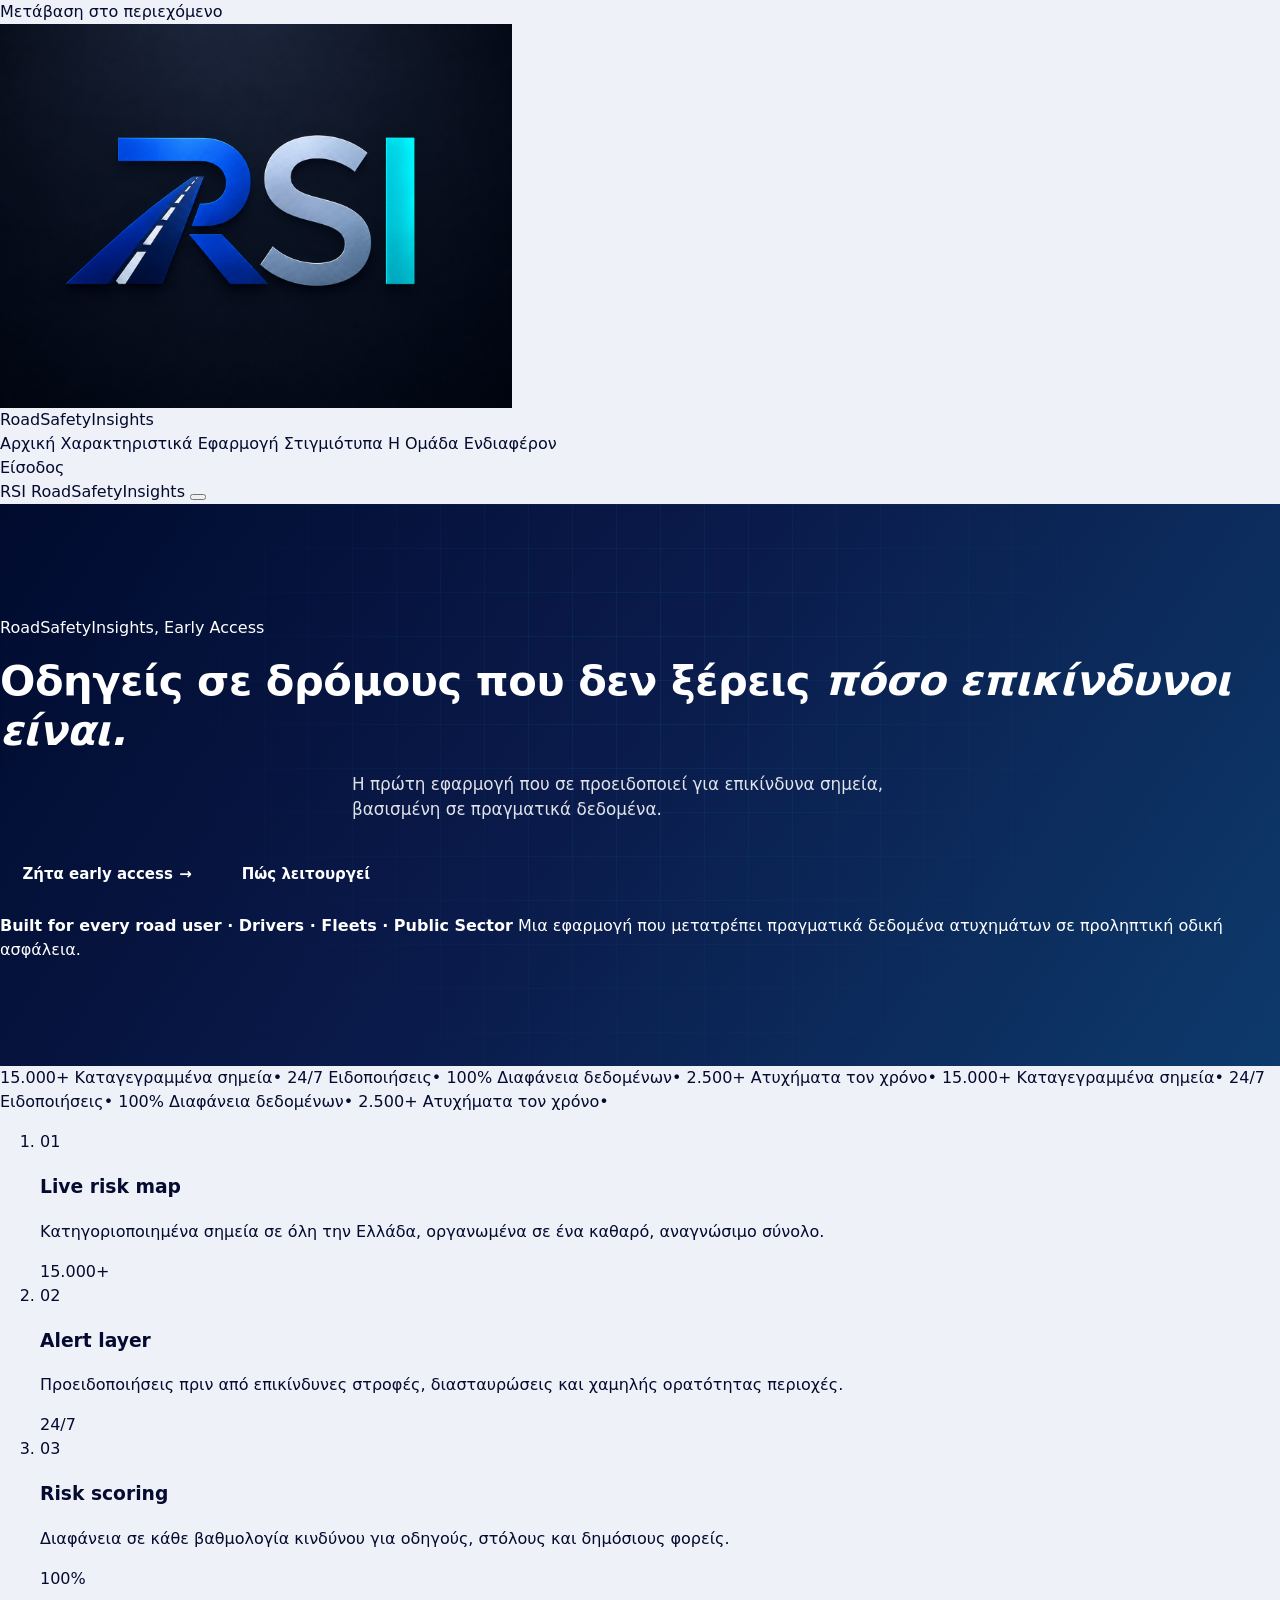
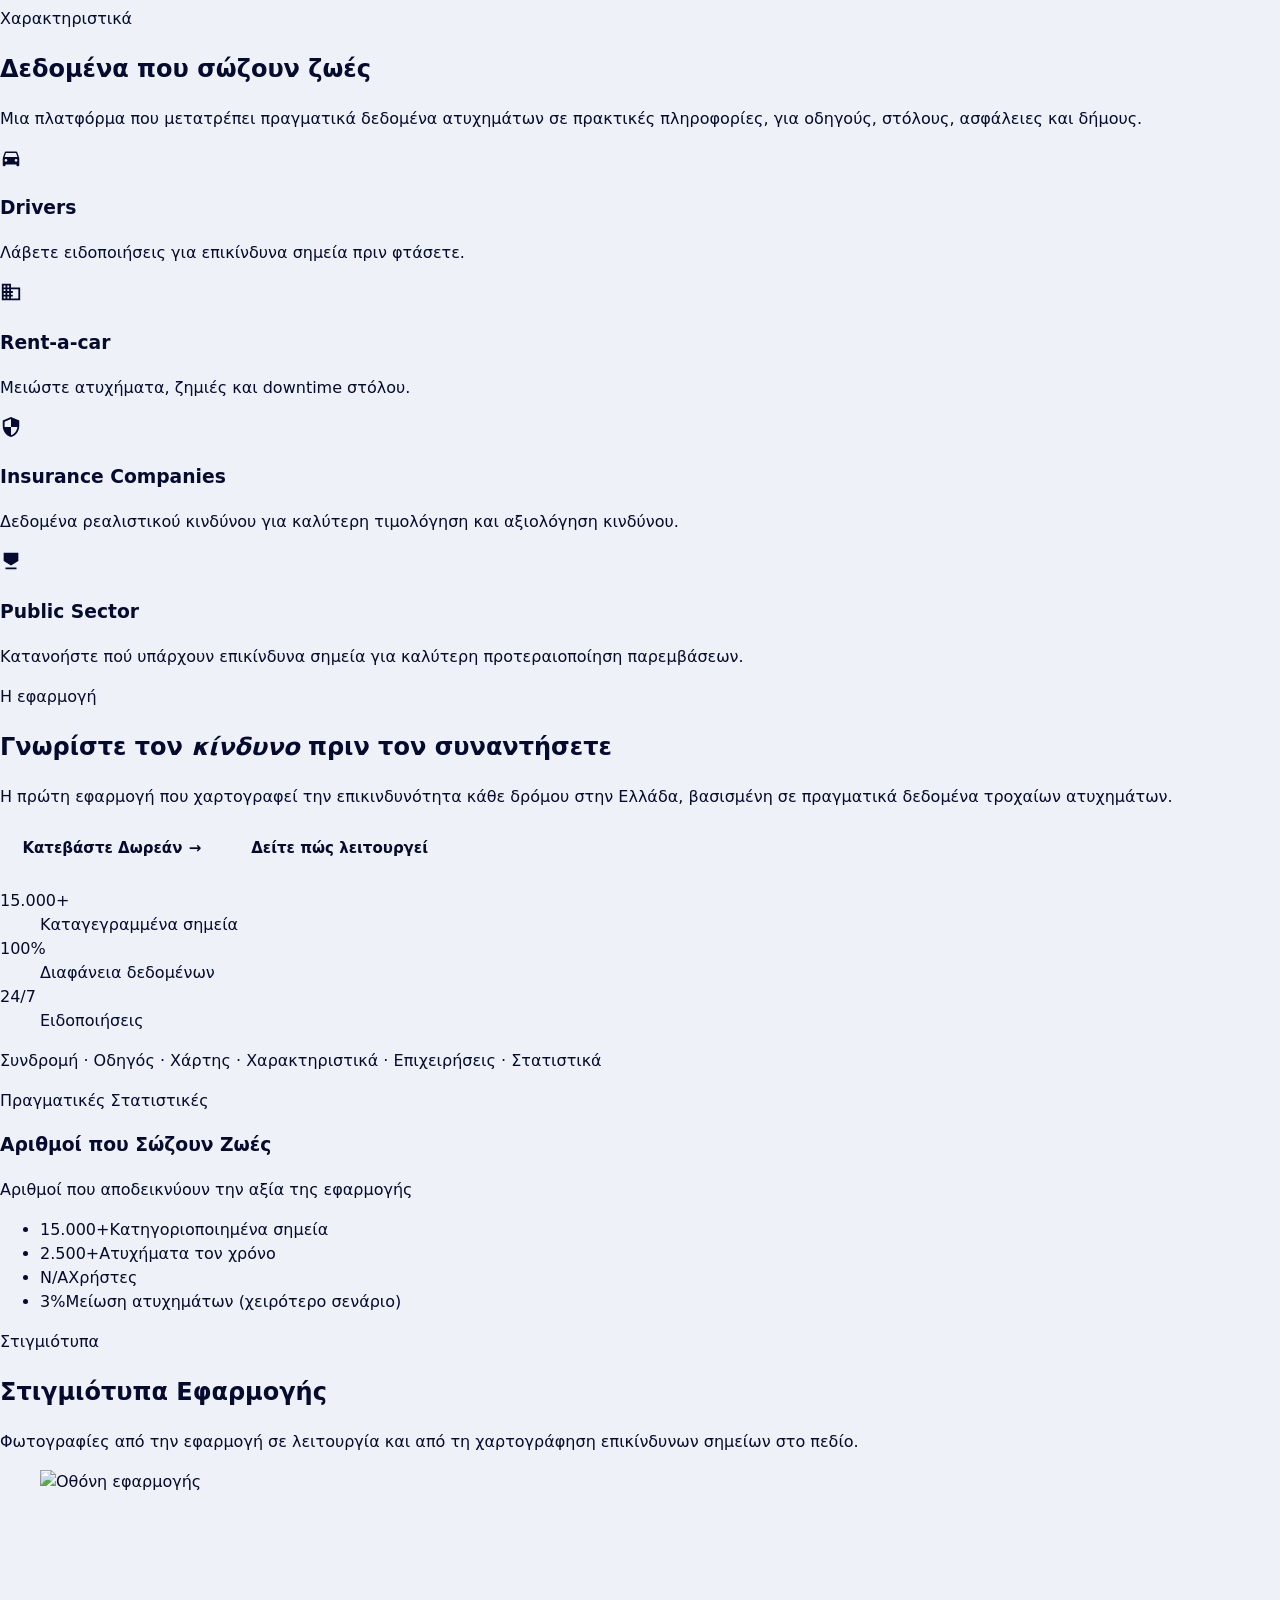
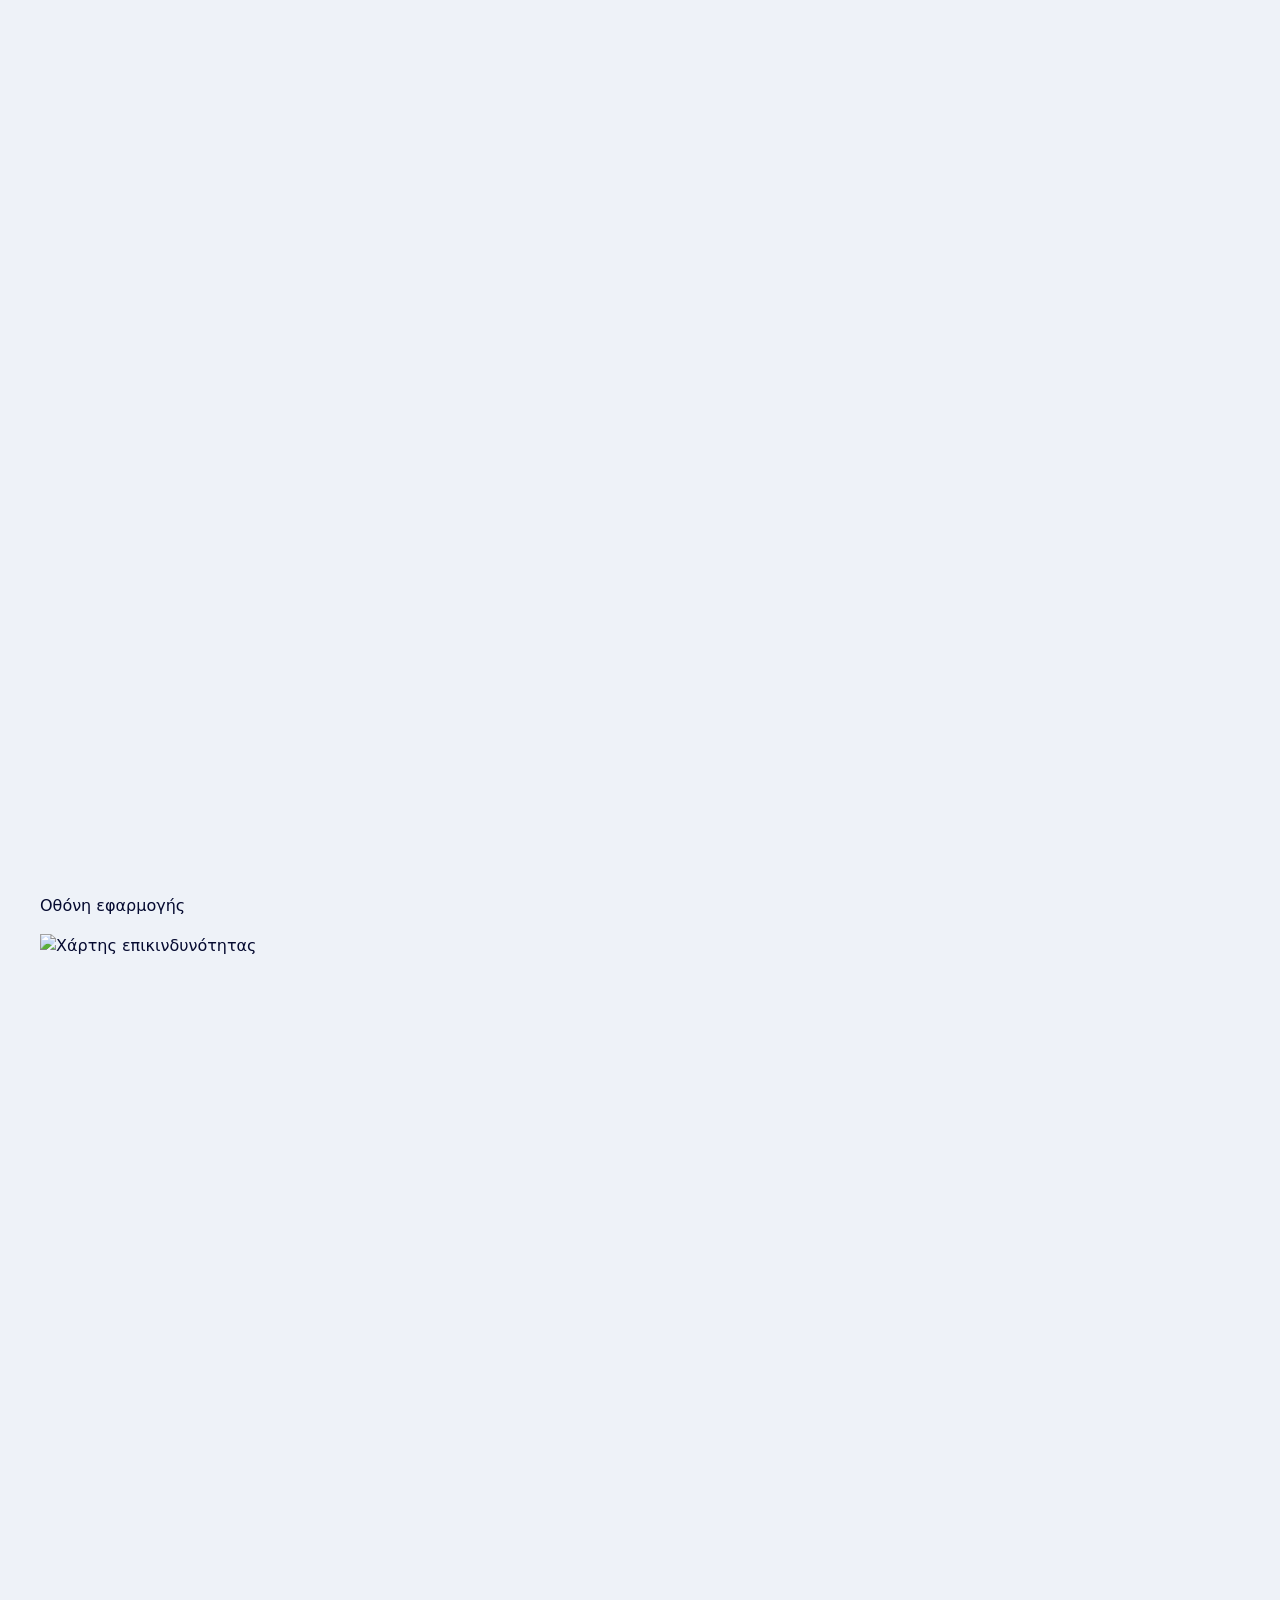
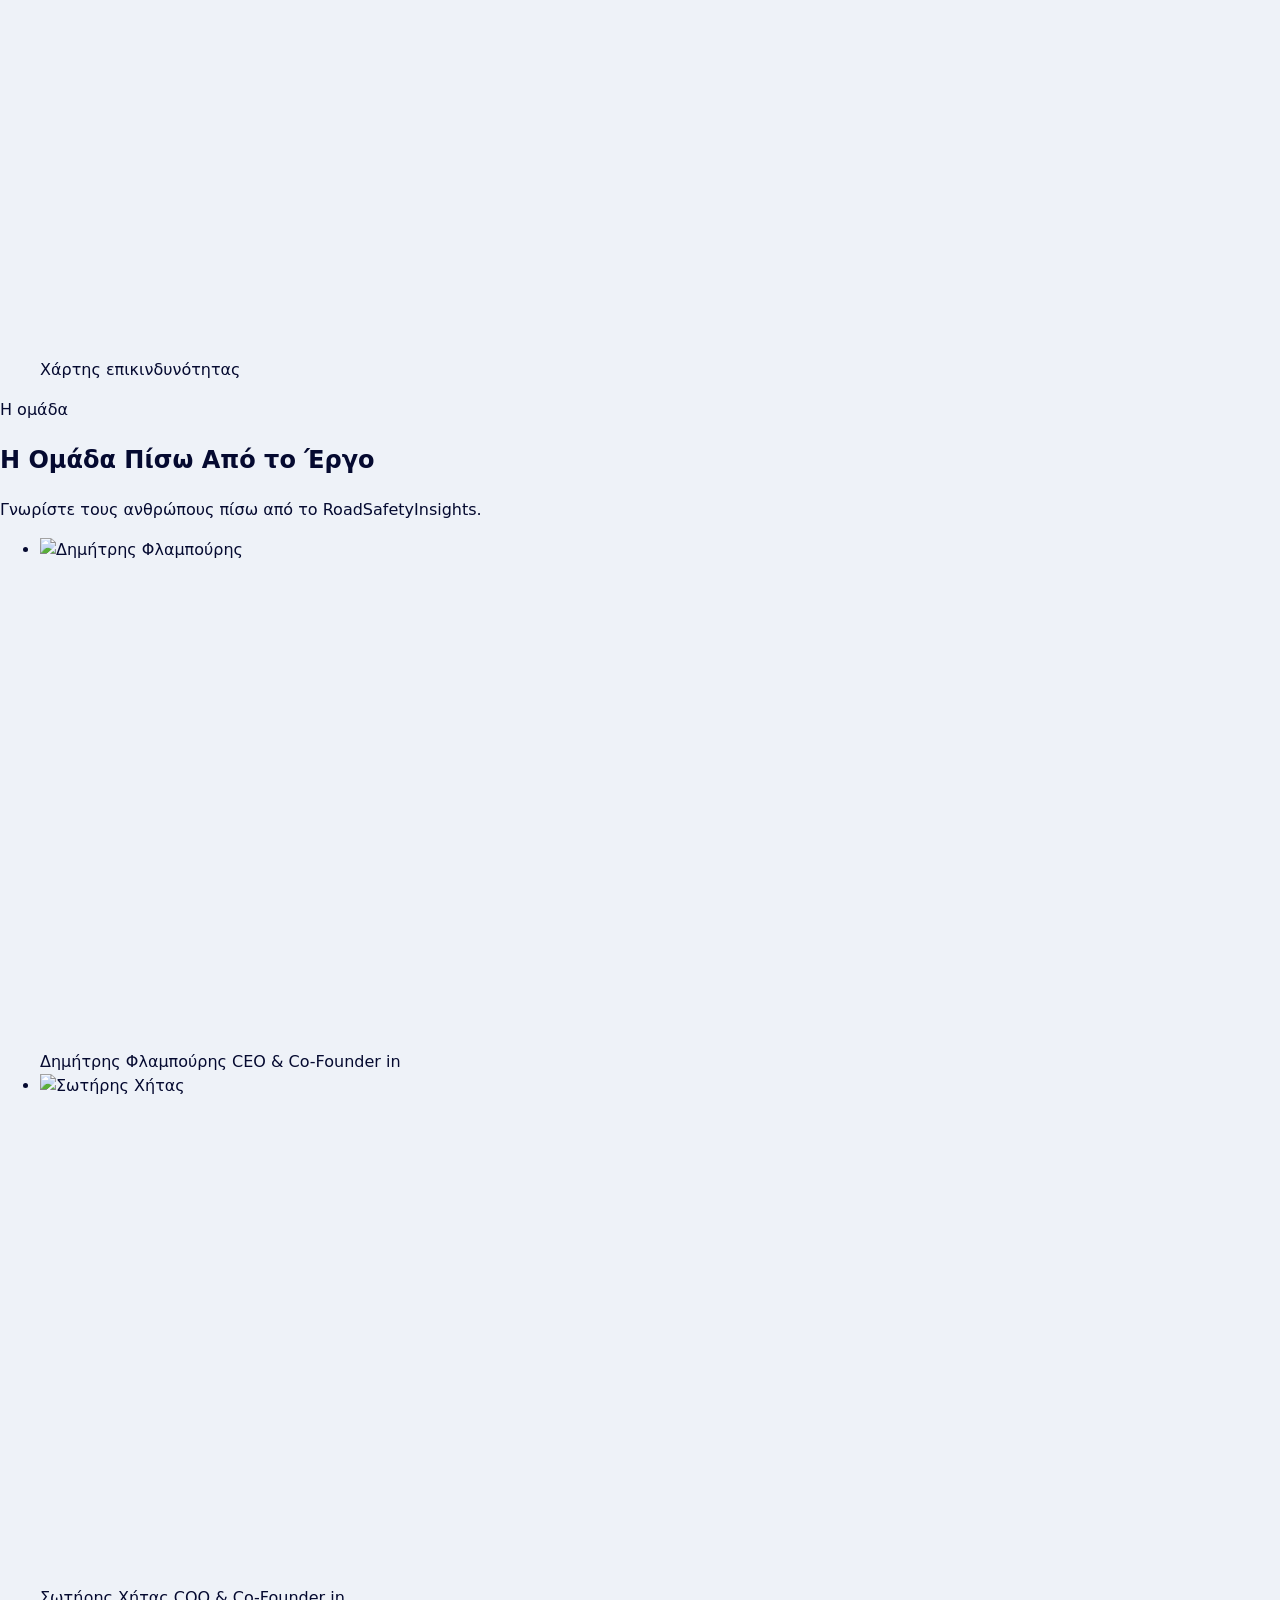
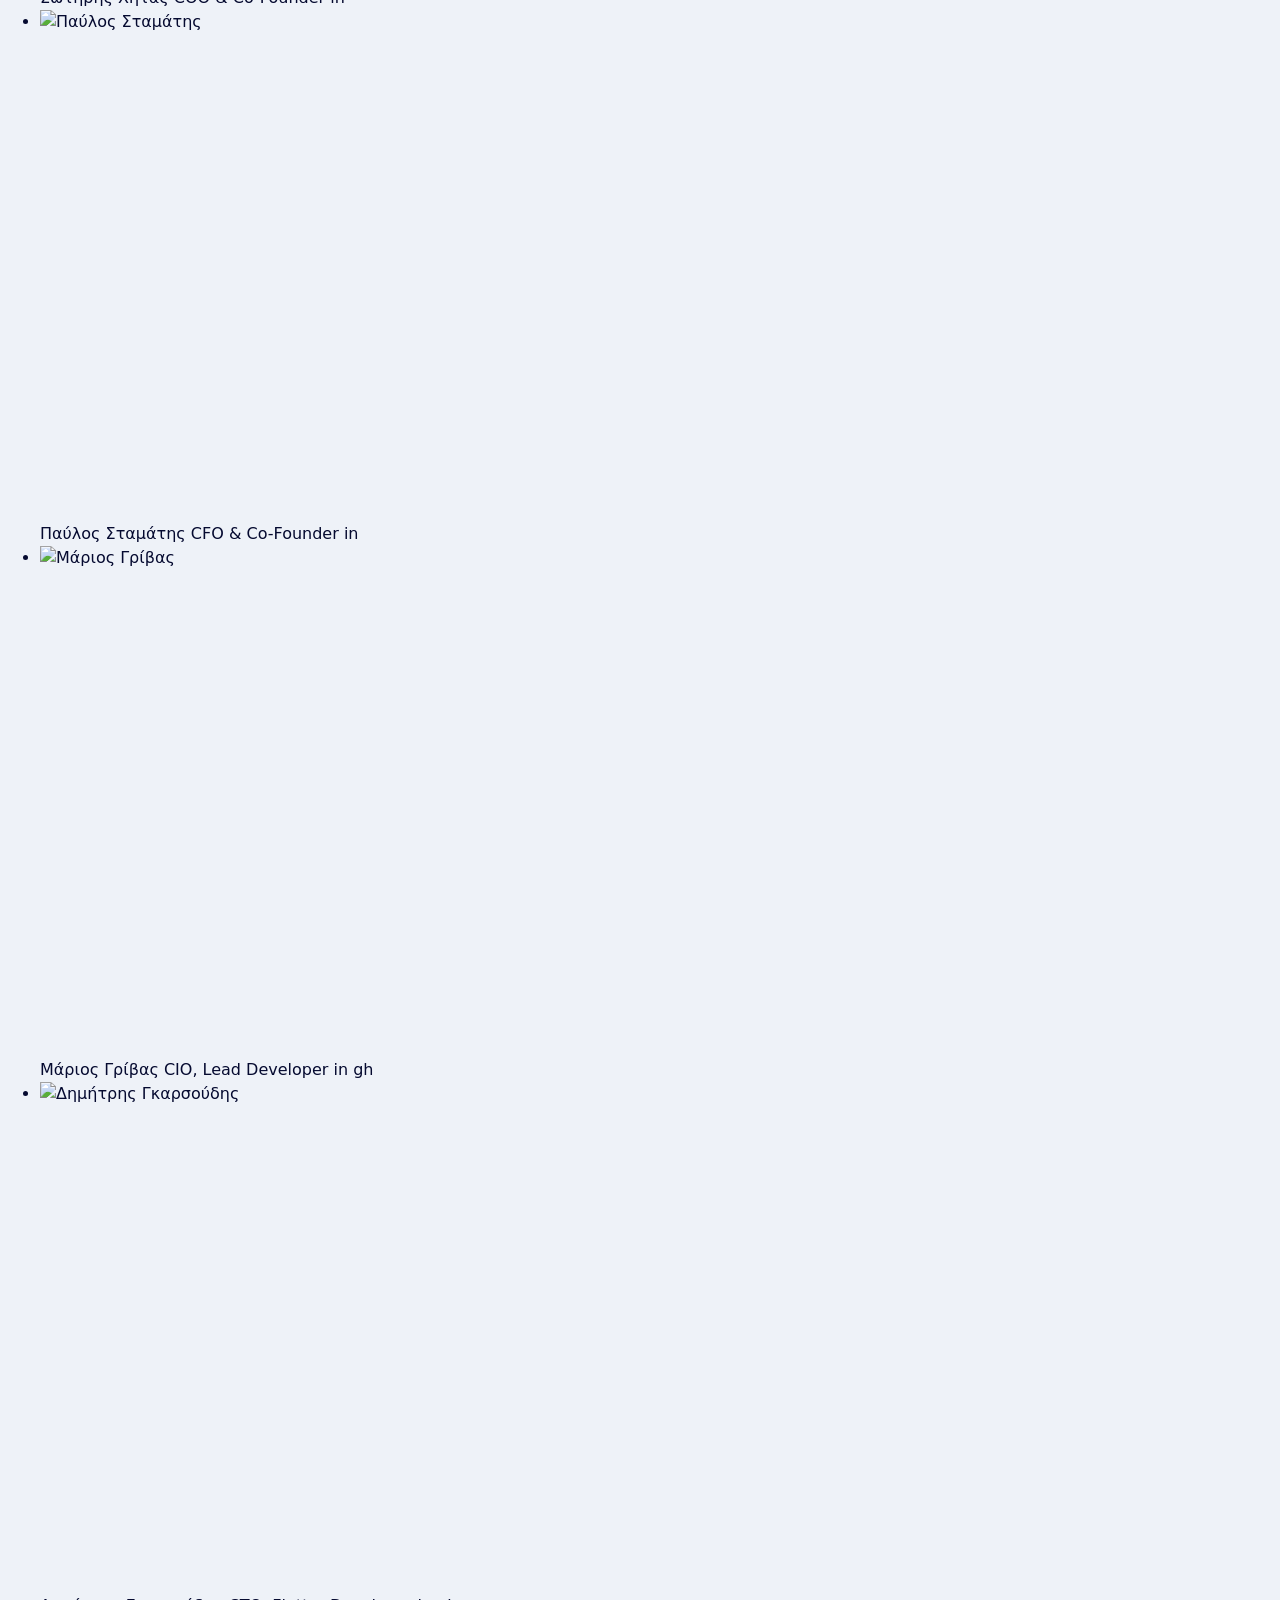
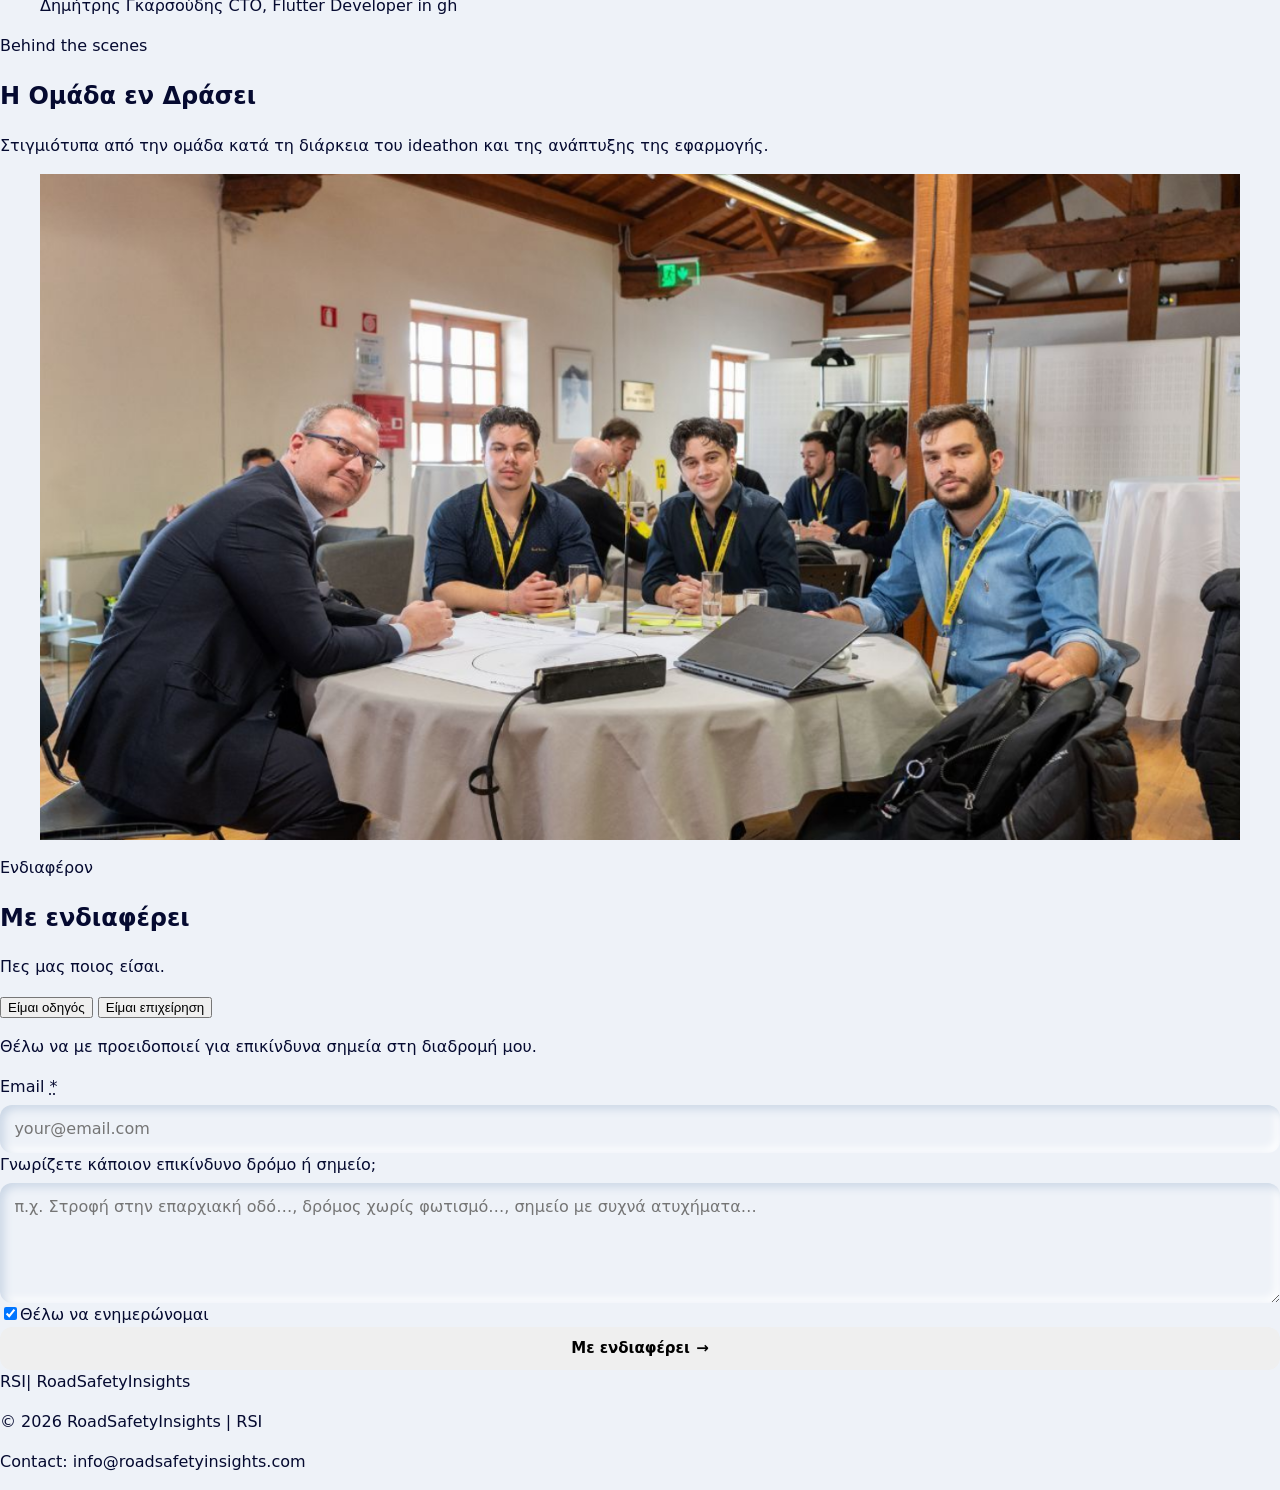
==== commit 048c7527: "Update index.html" ====
--- a/index.html
+++ b/index.html
@@ -3,469 +3,343 @@
   <head>
     <meta charset="utf-8" />
     <meta name="viewport" content="width=device-width, initial-scale=1" />
-    <title>Road Safety Insights | Road Risk Mapping &amp; Accident Prevention</title>
-    <meta name="description" content="Road Safety Insights maps dangerous road segments and alerts drivers before entering high-risk areas. Safer roads through data, prevention and real-time warnings." />
-    <link rel="icon" href="/favicon.png" type="image/png" />
-    <link rel="apple-touch-icon" href="/favicon.png" />
+    <title>RoadSafetyInsights | Χαρτογράφηση Επικίνδυνων Δρόμων</title>
+    <meta
+      name="description"
+      content="Η πρώτη εφαρμογή που χαρτογραφεί επικίνδυνα σημεία και προειδοποιεί οδηγούς, στόλους και δήμους με πραγματικά δεδομένα ατυχημάτων."
+    />
     <link rel="preconnect" href="https://fonts.googleapis.com" />
     <link rel="preconnect" href="https://fonts.gstatic.com" crossorigin />
-    <link href="https://fonts.googleapis.com/css2?family=Inter:wght@400;500;600;700&family=Space+Grotesk:wght@500;600;700&display=swap" rel="stylesheet" />
+    <link
+      href="https://fonts.googleapis.com/css2?family=Barlow+Condensed:wght@600;700&family=Manrope:wght@400;500;600;800&display=swap"
+      rel="stylesheet"
+    />
     <link rel="stylesheet" href="css/style.css" />
   </head>
   <body>
-    <div class="nav-backdrop" id="nav-backdrop" hidden aria-hidden="true"></div>
-
-    <div class="route-rail" aria-hidden="true">
-      <div class="route-rail__line"></div>
-      <div class="route-rail__dot" id="route-dot"></div>
-    </div>
-
-    <header class="site-header">
-      <div class="container header-inner">
-        <a class="logo" href="#" aria-label="Road Safety Insights, Αρχική">
-          <span class="logo-mark" aria-hidden="true">
-            <img src="assets/rsi_logo.png" alt="RSI Logo" />
-          </span>
-          <span class="logo-lockup">
-            <span class="logo-lockup__name">RSI</span>
-            <span class="logo-lockup__full">Road Safety Insights</span>
-          </span>
-        </a>
-        <nav class="nav" aria-label="Κύρια πλοήγηση">
-          <a href="#hero">Αρχική</a>
-          <a href="#data">Χαρακτηριστικά</a>
-          <a href="#app">Εφαρμογή</a>
-          <a href="#gallery-app">Στιγμιότυπα</a>
-          <a href="#team">Η Ομάδα</a>
-          <a href="#interest">Ενδιαφέρον</a>
-        </nav>
-        <a class="btn btn--sm btn--login" href="#interest">Είσοδος</a>
-        <button class="nav-toggle" type="button" aria-label="Άνοιγμα μενού" aria-expanded="false">
-          <span></span><span></span><span></span>
-        </button>
+    <a class="skip" href="#main">Μετάβαση στο περιεχόμενο</a>
+
+    <!-- LEFT RAIL -->
+      <aside class="rail" id="rail">
+      <a class="rail__logo" href="#top" aria-label="Road Safety Insights, Αρχική">
+        <img class="rail__mark" src="assets/rsi_logo.png" alt="Λογότυπο Road Safety Insights" width="512" height="512" />
+        <span class="rail__name">RoadSafetyInsights</span>
+      </a>
+      <nav class="rail__nav" aria-label="Κύρια πλοήγηση">
+        <a href="#top" data-rail><i></i>Αρχική</a>
+        <a href="#data" data-rail><i></i>Χαρακτηριστικά</a>
+        <a href="#app" data-rail><i></i>Εφαρμογή</a>
+        <a href="#gallery-app" data-rail><i></i>Στιγμιότυπα</a>
+        <a href="#team" data-rail><i></i>Η Ομάδα</a>
+        <a href="#interest" data-rail><i></i>Ενδιαφέρον</a>
+      </nav>
+      <a class="rail__cta" href="#interest">Είσοδος</a>
+    </aside>
+
+    <!-- MOBILE BAR -->
+    <header class="topbar">
+      <a class="topbar__logo" href="#top"><span aria-hidden="true">RSI</span> RoadSafetyInsights</a>
+      <button class="burger" id="burger" type="button" aria-label="Άνοιγμα μενού" aria-expanded="false">
+        <span></span><span></span>
+      </button>
+    </header>
+
+    <div class="progress" id="progress" aria-hidden="true"></div>
+
+    <main id="main">
+      <!-- HERO -->
+      <section class="hero" id="top">
+        <div class="hero__bg" aria-hidden="true">
+          <span class="orb orb--a"></span><span class="orb orb--b"></span>
+          <span class="lane lane--1"></span><span class="lane lane--2"></span><span class="lane lane--3"></span>
+        </div>
+        <div class="wrap">
+          <p class="tag up"><span class="blip" aria-hidden="true"></span>RoadSafetyInsights, Early Access</p>
+          <h1 class="hero__title up" style="--d:90ms">
+            Οδηγείς σε δρόμους που δεν ξέρεις
+            <em>πόσο επικίνδυνοι είναι.</em>
+          </h1>
+          <p class="hero__lead up" style="--d:180ms">
+            Η πρώτη εφαρμογή που σε προειδοποιεί για επικίνδυνα σημεία, βασισμένη σε πραγματικά δεδομένα.
+          </p>
+          <div class="row-actions up" style="--d:250ms">
+            <a class="btn btn--solid" href="#interest">Ζήτα early access <span class="arrow" aria-hidden="true">→</span></a>
+            <a class="btn btn--line" href="#data">Πώς λειτουργεί</a>
+          </div>
+          <p class="hero__foot up" style="--d:320ms">
+            <strong>Built for every road user · Drivers · Fleets · Public Sector</strong>
+            Μια εφαρμογή που μετατρέπει πραγματικά δεδομένα ατυχημάτων σε προληπτική οδική ασφάλεια.
+          </p>
+        </div>
+      </section>
+
+      <!-- TICKER -->
+      <div class="ticker" aria-hidden="true">
+        <div class="ticker__track">
+          <span>15.000+ Καταγεγραμμένα σημεία</span><span>•</span>
+          <span>24/7 Ειδοποιήσεις</span><span>•</span>
+          <span>100% Διαφάνεια δεδομένων</span><span>•</span>
+          <span>2.500+ Ατυχήματα τον χρόνο</span><span>•</span>
+          <span>15.000+ Καταγεγραμμένα σημεία</span><span>•</span>
+          <span>24/7 Ειδοποιήσεις</span><span>•</span>
+          <span>100% Διαφάνεια δεδομένων</span><span>•</span>
+          <span>2.500+ Ατυχήματα τον χρόνο</span><span>•</span>
+        </div>
       </div>
-    </header>
-
-    <main>
-      <!-- Hero -->
-      <section class="hero" id="hero">
-        <div class="hero__glow" aria-hidden="true"></div>
-        <div class="container hero__content">
-          <div class="hero__top">
-            <p class="hero__badge">
-              <span class="hero__badge-icon" aria-hidden="true">&#9888;</span>
-              Road Safety Insights, Early Access
+
+      <!-- LAYERS (stacked rows) -->
+      <section class="band">
+        <div class="wrap">
+          <ol class="layers">
+            <li class="layer up">
+              <span class="layer__no">01</span>
+              <div class="layer__body">
+                <h3>Live risk map</h3>
+                <p>Κατηγοριοποιημένα σημεία σε όλη την Ελλάδα, οργανωμένα σε ένα καθαρό, αναγνώσιμο σύνολο.</p>
+              </div>
+              <span class="layer__val val--hot">15.000+</span>
+            </li>
+            <li class="layer up" style="--d:90ms">
+              <span class="layer__no">02</span>
+              <div class="layer__body">
+                <h3>Alert layer</h3>
+                <p>Προειδοποιήσεις πριν από επικίνδυνες στροφές, διασταυρώσεις και χαμηλής ορατότητας περιοχές.</p>
+              </div>
+              <span class="layer__val val--warm">24/7</span>
+            </li>
+            <li class="layer up" style="--d:180ms">
+              <span class="layer__no">03</span>
+              <div class="layer__body">
+                <h3>Risk scoring</h3>
+                <p>Διαφάνεια σε κάθε βαθμολογία κινδύνου για οδηγούς, στόλους και δημόσιους φορείς.</p>
+              </div>
+              <span class="layer__val val--cool">100%</span>
+            </li>
+          </ol>
+        </div>
+      </section>
+
+      <!-- AUDIENCES -->
+      <section class="band band--ink" id="data">
+        <div class="wrap">
+          <header class="head up">
+            <p class="eyebrow">Χαρακτηριστικά</p>
+            <h2>Δεδομένα που σώζουν ζωές</h2>
+            <p class="head__intro">
+              Μια πλατφόρμα που μετατρέπει πραγματικά δεδομένα ατυχημάτων σε πρακτικές πληροφορίες, για οδηγούς, στόλους,
+              ασφάλειες και δήμους.
             </p>
-            <h1 class="hero__title">
-              Οδηγείς σε δρόμους που δεν ξέρεις
-              <span class="text-accent">πόσο επικίνδυνοι είναι.</span>
-            </h1>
-            <p class="hero__lead">
-              Η πρώτη εφαρμογή που σε προειδοποιεί για επικίνδυνα σημεία, βασισμένη σε
-              πραγματικά δεδομένα.
+          </header>
+          <div class="tiles">
+            <article class="tile up">
+              <span class="tile__icon" aria-hidden="true">
+                <svg viewBox="0 0 24 24" width="22" height="22" fill="currentColor"><path d="M18.92 6.01C18.72 5.42 18.16 5 17.5 5h-11c-.66 0-1.22.42-1.42 1.01L3 12v8c0 .55.45 1 1 1h1c.55 0 1-.45 1-1v-1h12v1c0 .55.45 1 1 1h1c.55 0 1-.45 1-1v-8l-2.08-5.99zM6.5 16c-.83 0-1.5-.67-1.5-1.5S5.67 13 6.5 13s1.5.67 1.5 1.5S7.33 16 6.5 16zm11 0c-.83 0-1.5-.67-1.5-1.5s.67-1.5 1.5-1.5 1.5.67 1.5 1.5-.67 1.5-1.5 1.5zM5 11l1.5-4.5h11L19 11H5z"/></svg>
+              </span>
+              <h3>Drivers</h3>
+              <p>Λάβετε ειδοποιήσεις για επικίνδυνα σημεία πριν φτάσετε.</p>
+            </article>
+            <article class="tile up" style="--d:80ms">
+              <span class="tile__icon" aria-hidden="true">
+                <svg viewBox="0 0 24 24" width="22" height="22" fill="currentColor"><path d="M12 7V3H2v18h20V7H12zM6 19H4v-2h2v2zm0-4H4v-2h2v2zm0-4H4V9h2v2zm0-4H4V5h2v2zm4 12H8v-2h2v2zm0-4H8v-2h2v2zm0-4H8V9h2v2zm0-4H8V5h2v2zm10 12h-8v-2h2v-2h-2v-2h2v-2h-2V9h8v10z"/></svg>
+              </span>
+              <h3>Rent-a-car</h3>
+              <p>Μειώστε ατυχήματα, ζημιές και downtime στόλου.</p>
+            </article>
+            <article class="tile up" style="--d:160ms">
+              <span class="tile__icon" aria-hidden="true">
+                <svg viewBox="0 0 24 24" width="22" height="22" fill="currentColor"><path d="M12 1L3 5v6c0 5.55 3.84 10.74 9 12 5.16-1.26 9-6.45 9-12V5l-9-4zm0 10.99h7c-.53 4.12-3.28 7.79-7 8.94V12H5V6.3l7-3.11v8.8z"/></svg>
+              </span>
+              <h3>Insurance Companies</h3>
+              <p>Δεδομένα ρεαλιστικού κινδύνου για καλύτερη τιμολόγηση και αξιολόγηση κινδύνου.</p>
+            </article>
+            <article class="tile up" style="--d:240ms">
+              <span class="tile__icon" aria-hidden="true">
+                <svg viewBox="0 0 24 24" width="22" height="22" fill="currentColor"><path d="M6 21h12v-2H6v2zm6-4l8-5V3H4v9l8 5zm-6-7h12V5H6v5z"/></svg>
+              </span>
+              <h3>Public Sector</h3>
+              <p>Κατανοήστε πού υπάρχουν επικίνδυνα σημεία για καλύτερη προτεραιοποίηση παρεμβάσεων.</p>
+            </article>
+          </div>
+        </div>
+      </section>
+
+      <!-- APP (zigzag) -->
+      <section class="band" id="app">
+        <div class="wrap zig">
+          <div class="zig__copy up">
+            <p class="eyebrow">Η εφαρμογή</p>
+            <h2>Γνωρίστε τον <em>κίνδυνο</em> πριν τον συναντήσετε</h2>
+            <p class="lead">
+              Η πρώτη εφαρμογή που χαρτογραφεί την επικινδυνότητα κάθε δρόμου στην Ελλάδα, βασισμένη σε πραγματικά
+              δεδομένα τροχαίων ατυχημάτων.
             </p>
-            <div class="hero__actions">
-              <a class="btn btn--primary" href="#interest">
-                Ζήτα early access
-                <span class="btn__arrow" aria-hidden="true">→</span>
-              </a>
-              <a class="btn btn--ghost" href="#data">Πώς λειτουργεί</a>
+            <div class="row-actions">
+              <a class="btn btn--solid" href="#interest">Κατεβάστε Δωρεάν <span class="arrow" aria-hidden="true">→</span></a>
+              <a class="btn btn--line" href="#data">Δείτε πώς λειτουργεί</a>
             </div>
-          </div>
-        </div>
-      </section>
-
-      <!-- Δεδομένα + κάρτες -->
-      <section class="section section--light" id="data">
-        <div class="container">
-          <h2 class="section__title reveal">Δεδομένα που σώζουν ζωές</h2>
-          <p class="section__intro reveal">
-            Μια πλατφόρμα που μετατρέπει πραγματικά δεδομένα ατυχημάτων σε πρακτικές
-            πληροφορίες, για οδηγούς, στόλους, ασφάλειες και δήμους.
-          </p>
-          <div class="feature-grid reveal-stagger">
-            <article class="feature-card reveal" style="--reveal-i:0">
-              <div class="feature-card__icon" aria-hidden="true">
-                <svg viewBox="0 0 24 24" width="28" height="28" fill="currentColor">
-                  <path d="M18.92 6.01C18.72 5.42 18.16 5 17.5 5h-11c-.66 0-1.22.42-1.42 1.01L3 12v8c0 .55.45 1 1 1h1c.55 0 1-.45 1-1v-1h12v1c0 .55.45 1 1 1h1c.55 0 1-.45 1-1v-8l-2.08-5.99zM6.5 16c-.83 0-1.5-.67-1.5-1.5S5.67 13 6.5 13s1.5.67 1.5 1.5S7.33 16 6.5 16zm11 0c-.83 0-1.5-.67-1.5-1.5s.67-1.5 1.5-1.5 1.5.67 1.5 1.5-.67 1.5-1.5 1.5zM5 11l1.5-4.5h11L19 11H5z" />
-                </svg>
-              </div>
-              <h3 class="feature-card__title">Drivers</h3>
-              <p class="feature-card__text">Λάβετε ειδοποιήσεις για επικίνδυνα σημεία πριν φτάσετε.</p>
-            </article>
-            <article class="feature-card reveal" style="--reveal-i:1">
-              <div class="feature-card__icon" aria-hidden="true">
-                <svg viewBox="0 0 24 24" width="28" height="28" fill="currentColor">
-                  <path d="M12 7V3H2v18h20V7H12zM6 19H4v-2h2v2zm0-4H4v-2h2v2zm0-4H4V9h2v2zm0-4H4V5h2v2zm4 12H8v-2h2v2zm0-4H8v-2h2v2zm0-4H8V9h2v2zm0-4H8V5h2v2zm10 12h-8v-2h2v-2h-2v-2h2v-2h-2V9h8v10zm-2-8h-2v2h2v-2zm0 4h-2v2h2v-2z" />
-                </svg>
-              </div>
-              <h3 class="feature-card__title">Rent-a-car</h3>
-              <p class="feature-card__text">Μειώστε ατυχήματα, ζημιές και downtime στόλου.</p>
-            </article>
-            <article class="feature-card reveal" style="--reveal-i:2">
-              <div class="feature-card__icon" aria-hidden="true">
-                <svg viewBox="0 0 24 24" width="28" height="28" fill="currentColor">
-                  <path d="M12 1L3 5v6c0 5.55 3.84 10.74 9 12 5.16-1.26 9-6.45 9-12V5l-9-4zm0 10.99h7c-.53 4.12-3.28 7.79-7 8.94V12H5V6.3l7-3.11v8.8z" />
-                </svg>
-              </div>
-              <h3 class="feature-card__title">Insurance Companies</h3>
-              <p class="feature-card__text">Δεδομένα ρεαλιστικού κινδύνου για καλύτερη τιμολόγηση και αξιολόγηση κινδύνου.</p>
-            </article>
-            <article class="feature-card reveal" style="--reveal-i:3">
-              <div class="feature-card__icon" aria-hidden="true">
-                <svg viewBox="0 0 24 24" width="28" height="28" fill="currentColor">
-                  <path d="M6 21h12v-2H6v2zm6-4l8-5V3H4v9l8 5zm-6-7h12V5H6v5zm2 2v-1h8v1H8z" />
-                </svg>
-              </div>
-              <h3 class="feature-card__title">Public Sector</h3>
-              <p class="feature-card__text">Κατανοήστε πού υπάρχουν επικίνδυνα σημεία για καλύτερη προτεραιοποίηση παρεμβάσεων.</p>
-            </article>
-          </div>
-        </div>
-      </section>
-
-      <!-- RoadSafe κάρτα | στατιστικά -->
-      <section class="section section--dark" id="app">
-        <div class="container">
-          <div class="app-stats-split">
-            <div class="app-showcase reveal">
-              <div class="preview-card app-showcase__panel">
-                <div class="preview-card__inner preview-card__inner--site">
-                  <nav class="mini-site__nav" aria-label="Επίδειξη Road Safety Insights">
-                    <div class="mini-site__brand">
-                      <svg class="mini-site__shield" width="17" height="17" viewBox="0 0 24 24" fill="none" aria-hidden="true">
-                        <path d="M12 3L5 6v6c0 5.52 4.48 10 10 14 5.52-4 10-8.48 10-14V6l-7-3z" stroke="currentColor" stroke-width="1.5" fill="rgba(0,132,255,0.2)" stroke-linejoin="round" />
-                      </svg>
-                      <span class="mini-site__brand-name">Road Safety Insights</span>
-                    </div>
-                    <p class="mini-site__menu">
-                      Συνδρομή <span aria-hidden="true">·</span> Οδηγός <span aria-hidden="true">·</span> Χάρτης
-                      <span aria-hidden="true">·</span> Χαρακτηριστικά <span aria-hidden="true">·</span> Επιχειρήσεις
-                      <span aria-hidden="true">·</span> Στατιστικά
-                    </p>
-                    <div class="mini-site__actions">
-                      <span class="mini-site__login">Σύνδεση</span>
-                      <span class="mini-site__dlwrap">
-                        <svg width="11" height="11" viewBox="0 0 24 24" fill="none" stroke="currentColor" stroke-width="2" aria-hidden="true">
-                          <path d="M12 3v14M7 13l5 6 5-6M5 21h14" stroke-linecap="round" stroke-linejoin="round" />
-                        </svg>
-                        Κατεβάστε Δωρεάν
-                      </span>
-                    </div>
-                  </nav>
-                  <div class="preview-site__row">
-                    <div class="preview-site__copy">
-                      <p class="mini-site__badge"><span aria-hidden="true">✨</span> Δωρεάν για όλους τους πολίτες</p>
-                      <h2 class="mini-site__title">Γνωρίστε τον <span class="mini-site__title-accent">κίνδυνο</span> πριν τον συναντήσετε</h2>
-                      <p class="mini-site__lead">Η πρώτη εφαρμογή που χαρτογραφεί την επικινδυνότητα κάθε δρόμου στην Ελλάδα, βασισμένη σε πραγματικά δεδομένα τροχαίων ατυχημάτων.</p>
-                      <div class="mini-site__cta">
-                        <a class="mini-site__btn mini-site__btn--primary" href="#interest">
-                          Κατεβάστε Δωρεάν
-                          <span aria-hidden="true">→</span>
-                        </a>
-                        <a class="mini-site__btn mini-site__btn--ghost" href="#data">
-                          <span class="mini-site__play" aria-hidden="true"></span>
-                          Δείτε πώς λειτουργεί
-                        </a>
-                      </div>
-                      <div class="mini-site__stats" role="presentation">
-                        <div class="mini-site__stat">
-                          <strong>15.000+</strong>
-                          <span>Καταγεγραμμένα σημεία</span>
-                        </div>
-                        <div class="mini-site__stat">
-                          <strong>100%</strong>
-                          <span>Διαφάνεια δεδομένων</span>
-                        </div>
-                        <div class="mini-site__stat">
-                          <strong>24/7</strong>
-                          <span>Ειδοποιήσεις</span>
-                        </div>
-                      </div>
-                    </div>
-                    <div class="mini-phone" aria-hidden="true">
-                      <div class="mini-phone__body mini-phone__body--hero">
-                        <div class="mini-map">
-                          <div class="mini-map__toast mini-map__toast--turn">
-                            <span class="mini-map__toast-ico mini-map__toast-ico--warn" aria-hidden="true"></span>
-                            Προσοχή! Επικίνδυνη στροφή
-                          </div>
-                          <div class="mini-map__toast mini-map__toast--live">
-                            <span class="mini-map__live-dot"></span>
-                            Ζωντανή παρακολούθηση
-                          </div>
-                          <div class="mini-map__toast mini-map__toast--high">
-                            <span class="mini-map__toast-ico mini-map__toast-ico--danger">!</span>
-                            Υψηλή επικινδυνότητα · Εθνική Οδός Αθηνών-Λαμίας. 12 ατυχήματα τελευταίο έτος
-                          </div>
-                          <svg class="map-gps" viewBox="0 0 100 176" preserveAspectRatio="xMidYMid slice">
-                            <defs>
-                              <linearGradient id="gps-sky" x1="50%" y1="0%" x2="50%" y2="100%">
-                                <stop offset="0%" stop-color="#263238" />
-                                <stop offset="100%" stop-color="#1b2329" />
-                              </linearGradient>
-                              <clipPath id="gps-round">
-                                <rect width="100" height="176" rx="2" ry="2" />
-                              </clipPath>
-                            </defs>
-                            <rect width="100" height="176" fill="url(#gps-sky)" />
-                            <g clip-path="url(#gps-round)">
-                              <rect class="gps-block" x="4" y="6" width="38" height="28" rx="2" ry="2" />
-                              <rect class="gps-block" x="48" y="4" width="48" height="22" rx="2" ry="2" />
-                              <rect class="gps-block" x="4" y="40" width="30" height="36" rx="2" ry="2" />
-                              <rect class="gps-block" x="70" y="32" width="26" height="28" rx="2" ry="2" />
-                              <rect class="gps-block" x="4" y="84" width="42" height="30" rx="2" ry="2" />
-                              <rect class="gps-block" x="52" y="68" width="44" height="36" rx="2" ry="2" />
-                              <rect class="gps-block" x="4" y="122" width="34" height="48" rx="2" ry="2" />
-                              <rect class="gps-block" x="42" y="112" width="54" height="26" rx="2" ry="2" />
-                              <rect class="gps-block gps-block--park" x="78" y="112" width="18" height="40" rx="2" ry="2" />
-
-                              <path class="gps-base" d="M 4 62 L 96 62" />
-                              <path class="gps-base" d="M 4 104 L 96 104" />
-                              <path class="gps-base" d="M 50 26 L 50 166" />
-                              <path class="gps-base" d="M 24 4 L 24 54" />
-                              <path class="gps-base" d="M 76 70 L 76 172" />
-                              <path class="gps-base" d="M 96 138 Q 74 118 54 106" />
-
-                              <path class="gps-traffic gps-traffic--green" d="M 6 62 L 32 62" />
-                              <path class="gps-traffic gps-traffic--yellow" d="M 34 62 L 66 62" />
-                              <path class="gps-traffic gps-traffic--red" d="M 68 62 L 94 62" />
-
-                              <path class="gps-traffic gps-traffic--green" d="M 6 104 L 40 104" />
-                              <path class="gps-traffic gps-traffic--yellow" d="M 42 104 L 72 104" />
-                              <path class="gps-traffic gps-traffic--red" d="M 74 104 L 94 104" />
-
-                              <path class="gps-traffic gps-traffic--red" d="M 50 154 L 50 124" />
-                              <path class="gps-traffic gps-traffic--yellow" d="M 50 122 L 50 94" />
-                              <path class="gps-traffic gps-traffic--green" d="M 50 92 L 50 36" />
-
-                              <path class="gps-traffic gps-traffic--yellow" d="M 76 164 L 76 130" />
-                              <path class="gps-traffic gps-traffic--red" d="M 76 128 L 76 78" />
-
-                              <path class="map-gps__route" d="M 48 154 L 48 66 L 68 62" />
-                              <circle class="map-gps__dot" cx="68" cy="62" r="3.2" />
-                            </g>
-                          </svg>
-                        </div>
-                      </div>
-                    </div>
-                  </div>
-                </div>
-              </div>
-            </div>
-
-            <div class="stats-showcase reveal" aria-labelledby="stats-heading">
-              <p class="stats-showcase__badge">Πραγματικές Στατιστικές</p>
-              <h3 class="stats-showcase__title" id="stats-heading">Αριθμοί που Σώζουν Ζωές</h3>
-              <p class="stats-showcase__lead">Αριθμοί που αποδεικνύουν την αξία της εφαρμογής</p>
-              <div class="stats-showcase__scroll">
-                <ul class="stats-showcase__grid">
-                  <li class="stats-tile stats-tile--orange">
-                    <span class="stats-tile__icon" aria-hidden="true"></span>
-                    <span class="stats-tile__num">15.000+</span>
-                    <span class="stats-tile__label">Κατηγοριοποιημένα σημεία</span>
-                  </li>
-                  <li class="stats-tile stats-tile--yellow">
-                    <span class="stats-tile__icon" aria-hidden="true"></span>
-                    <span class="stats-tile__num">2.500+</span>
-                    <span class="stats-tile__label">Ατυχήματα τον χρόνο</span>
-                  </li>
-                  <li class="stats-tile stats-tile--green">
-                    <span class="stats-tile__icon" aria-hidden="true"></span>
-                    <span class="stats-tile__num">N/A</span>
-                    <span class="stats-tile__label">Χρήστες</span>
-                  </li>
-                  <li class="stats-tile stats-tile--blue">
-                    <span class="stats-tile__icon" aria-hidden="true"></span>
-                    <span class="stats-tile__num">3%</span>
-                    <span class="stats-tile__label">Μείωση ατυχημάτων (χειρότερο σενάριο)</span>
-                  </li>
-                </ul>
-              </div>
-            </div>
-          </div>
-        </div>
-      </section>
-
-<section class="section section--light" id="gallery-app">
-  <div class="container">
-    <h2 class="section__title section__title--center reveal">Στιγμιότυπα Εφαρμογής</h2>
-    <p class="section__intro section__intro--center reveal">
-      Φωτογραφίες από την εφαρμογή σε λειτουργία και από τη χαρτογράφηση επικίνδυνων
-      σημείων στο πεδίο.
-    </p>
-    
-    <div class="gallery-grid gallery-grid--screenshots reveal-stagger">
-      <figure class="gallery-frame reveal" style="--reveal-i:0">
-        <img src="assets/rsi_hub.png" alt="Οθόνη εφαρμογής" />
-        <figcaption class="gallery-frame__caption">Οθόνη εφαρμογής</figcaption>
-      </figure>
-      <figure class="gallery-frame reveal" style="--reveal-i:1">
-        <img src="assets/nav_map.png" alt="Χάρτης επικινδυνότητας" />
-        <figcaption class="gallery-frame__caption">Χάρτης επικινδυνότητας</figcaption>
-      </figure>
-    </div>
-  </div>
-</section>
-
-      <!-- Η Ομάδα (Team Section) -->
-      <section class="section section--tint" id="team">
-        <div class="container">
-          <h2 class="section__title section__title--center reveal">Η Ομάδα Πίσω Από το Έργο</h2>
-          <p class="section__intro section__intro--center reveal">
-            Γνωρίστε τους ανθρώπους πίσω από το RoadSafetyInsights.
-          </p>
-
-          <div class="team-grid reveal-stagger">
-            <article class="team-card reveal" style="--reveal-i:0">
-              <div class="team-card__avatar">
-                <img src="assets/flabouris.jpg" alt="Δημήτρης Φλαμπούρης" />
-              </div>
-              <h3 class="team-card__name">Δημήτρης Φλαμπούρης</h3>
-              <p class="team-card__role">CEO &amp; Co-Founder</p>
-            </article>
-
-            <article class="team-card reveal" style="--reveal-i:1">
-              <div class="team-card__avatar">
-                <img src="assets/xitas.jpg" alt="Σωτήρης Χήτας" />
-              </div>
-              <h3 class="team-card__name">Σωτήρης Χήτας</h3>
-              <p class="team-card__role">COO & Co-Founder</p>
-            </article>
-
-            <article class="team-card reveal" style="--reveal-i:2">
-              <div class="team-card__avatar">
-                <img src="assets/stamatis.jpg" alt="Παύλος Σταμάτης" />
-              </div>
-              <h3 class="team-card__name">Παύλος Σταμάτης</h3>
-              <p class="team-card__role">CFO & Co-Founder</p>
-            </article>
-
-            <article class="team-card reveal" style="--reveal-i:3">
-              <div class="team-card__avatar">
-                <img src="assets/grivas.jpg" alt="Μάριος Γρίβας" />
-              </div>
-              <h3 class="team-card__name">Μάριος Γρίβας</h3>
-              <p class="team-card__role">CIO, Lead Developer</p>
-            </article>
-
-            <article class="team-card reveal" style="--reveal-i:4">
-              <div class="team-card__avatar">
-                <img src="assets/gkarsoudis.jpg" alt="Δημήτρης Γκαρσούδης" /> </div>
-              <h3 class="team-card__name">Δημήτρης Γκαρσούδης</h3>
-              <p class="team-card__role">CTO, Flutter Developer</p>
-            </article>
-          </div>
-        </div>
-      </section>
-
-      <section class="section section--dark" id="gallery-team">
-  <div class="container">
-    <h2 class="section__title section__title--center reveal" style="color:var(--white)">Η Ομάδα εν Δράσει</h2>
-    <p class="section__intro section__intro--center reveal" style="color:rgba(255,255,255,0.68)">
-      Στιγμιότυπα από την ομάδα κατά τη διάρκεια του ideathon και της ανάπτυξης της εφαρμογής.
-    </p>
-    
-    <div class="team-gallery-single reveal-stagger">
-      <figure class="gallery-frame gallery-frame--dark reveal" style="--reveal-i:0">
-        <img src="assets/team_ideathon.png" alt="Η ομάδα εν δράσει" />
-      </figure>
-    </div>
-  </div>
-</section>
-
-      <!-- Interest + form -->
-      <section class="section section--interest" id="interest">
-        <div class="container">
-          <h2 class="section__title section__title--center reveal">Με ενδιαφέρει</h2>
-          <p class="section__intro section__intro--center reveal">Πες μας ποιος είσαι.</p>
-
-          <div class="persona-row">
-            <article class="persona-card persona-card--selected reveal" data-persona="driver">
-              <div class="persona-card__icon persona-card__icon--car" aria-hidden="true">
-                <svg viewBox="0 0 24 24" width="24" height="24" fill="currentColor">
-                  <path d="M18.92 6.01C18.72 5.42 18.16 5 17.5 5h-11c-.66 0-1.22.42-1.42 1.01L3 12v8c0 .55.45 1 1 1h1c.55 0 1-.45 1-1v-1h12v1c0 .55.45 1 1 1h1c.55 0 1-.45 1-1v-8l-2.08-5.99zM6.5 16c-.83 0-1.5-.67-1.5-1.5S5.67 13 6.5 13s1.5.67 1.5 1.5S7.33 16 6.5 16zm11 0c-.83 0-1.5-.67-1.5-1.5s.67-1.5 1.5-1.5 1.5.67 1.5 1.5-.67 1.5-1.5 1.5zM5 11l1.5-4.5h11L19 11H5z" />
-                </svg>
-              </div>
-              <h3 class="persona-card__title">Είμαι οδηγός</h3>
-              <p class="persona-card__text">
-                Θέλω να με προειδοποιεί για επικίνδυνα σημεία στη διαδρομή μου.
-              </p>
-              <form name="driver-interest" method="POST" data-netlify="true" class="driver-form" id="driver-form">
-                <input type="hidden" name="form-name" value="driver-interest" />
-                <input type="hidden" name="type" value="driver" />
-                <input type="hidden" name="timestamp" />
-                <label class="field field--full">
-                  <span class="field__label">Email <abbr title="υποχρεωτικό">*</abbr></span>
-                  <input type="email" name="email" id="driver-email" required autocomplete="email" placeholder="your@email.com" />
-                </label>
-                <label class="field field--full">
-                  <span class="field__label">Γνωρίζετε κάποιον επικίνδυνο δρόμο ή σημείο;</span>
-                  <span class="field__hint">Αν θέλετε, γράψτε μας δρόμους, περιοχές ή σημεία που θεωρείτε επικίνδυνα.</span>
-                  <textarea name="dangerous_roads_feedback" id="driver-dangerous-roads" rows="4" placeholder="π.χ. Στροφή στην επαρχιακή οδό…, δρόμος χωρίς φωτισμό…, σημείο με συχνά ατυχήματα…"></textarea>
-                </label>
-                <button type="submit" class="btn btn--primary btn--block btn--driver-submit">
-                  Με ενδιαφέρει <span aria-hidden="true">→</span>
-                </button>
-                <p class="biz-form__success driver-form__success" hidden aria-live="polite">Ευχαριστούμε! Καταγράφηκε.</p>
-                <p class="biz-form__duplicate driver-form__duplicate" hidden aria-live="polite">Έχετε ήδη εκδηλώσει ενδιαφέρον με αυτό το email.</p>
-              </form>
-              <label class="persona-card__opt">
-                <input type="checkbox" name="news" value="yes" checked />
-                <span>Θέλω να ενημερώνομαι</span>
+            <dl class="mini-stats">
+              <div><dt>15.000+</dt><dd>Καταγεγραμμένα σημεία</dd></div>
+              <div><dt>100%</dt><dd>Διαφάνεια δεδομένων</dd></div>
+              <div><dt>24/7</dt><dd>Ειδοποιήσεις</dd></div>
+            </dl>
+            <p class="tiny">Συνδρομή · Οδηγός · Χάρτης · Χαρακτηριστικά · Επιχειρήσεις · Στατιστικά</p>
+          </div>
+
+          <div class="zig__panel up" style="--d:120ms">
+            <p class="eyebrow">Πραγματικές Στατιστικές</p>
+            <h3>Αριθμοί που Σώζουν Ζωές</h3>
+            <p class="lead lead--sm">Αριθμοί που αποδεικνύουν την αξία της εφαρμογής</p>
+            <ul class="bars">
+              <li><span class="bars__n val--warm">15.000+</span><span>Κατηγοριοποιημένα σημεία</span><i style="--w:96%"></i></li>
+              <li><span class="bars__n val--hot">2.500+</span><span>Ατυχήματα τον χρόνο</span><i style="--w:70%"></i></li>
+              <li><span class="bars__n val--cool">N/A</span><span>Χρήστες</span><i style="--w:22%"></i></li>
+              <li><span class="bars__n val--sky">3%</span><span>Μείωση ατυχημάτων (χειρότερο σενάριο)</span><i style="--w:40%"></i></li>
+            </ul>
+          </div>
+        </div>
+      </section>
+
+      <!-- GALLERY -->
+      <section class="band band--ink" id="gallery-app">
+        <div class="wrap">
+          <header class="head head--center up">
+            <p class="eyebrow">Στιγμιότυπα</p>
+            <h2>Στιγμιότυπα Εφαρμογής</h2>
+            <p class="head__intro">
+              Φωτογραφίες από την εφαρμογή σε λειτουργία και από τη χαρτογράφηση επικίνδυνων σημείων στο πεδίο.
+            </p>
+          </header>
+          <div class="shots">
+            <figure class="shot up">
+              <img src="assets/rsi_hub.png" alt="Οθόνη εφαρμογής" loading="lazy" width="1024" height="1024" />
+              <figcaption>Οθόνη εφαρμογής</figcaption>
+            </figure>
+            <figure class="shot up" style="--d:100ms">
+              <img src="assets/nav_map.png" alt="Χάρτης επικινδυνότητας" loading="lazy" width="1024" height="1024" />
+              <figcaption>Χάρτης επικινδυνότητας</figcaption>
+            </figure>
+          </div>
+        </div>
+      </section>
+
+      <!-- TEAM -->
+      <section class="band" id="team">
+        <div class="wrap">
+          <header class="head up">
+            <p class="eyebrow">Η ομάδα</p>
+            <h2>Η Ομάδα Πίσω Από το Έργο</h2>
+            <p class="head__intro">Γνωρίστε τους ανθρώπους πίσω από το RoadSafetyInsights.</p>
+          </header>
+          <ul class="roster">
+            <li class="person up">
+              <span class="person__photo"><img src="assets/flabouris.jpg" alt="Δημήτρης Φλαμπούρης" loading="lazy" width="512" height="512" /></span>
+              <span class="person__name">Δημήτρης Φλαμπούρης</span>
+              <span class="person__role">CEO &amp; Co-Founder</span>
+              <span class="person__links">
+                <a href="https://www.linkedin.com/in/dimitris-flabouris-66b7a6393" target="_blank" rel="noopener noreferrer" aria-label="LinkedIn — Δημήτρης Φλαμπούρης">in</a>
+              </span>
+            </li>
+            <li class="person up" style="--d:60ms">
+              <span class="person__photo"><img src="assets/xitas.jpg" alt="Σωτήρης Χήτας" loading="lazy" width="512" height="512" /></span>
+              <span class="person__name">Σωτήρης Χήτας</span>
+              <span class="person__role">COO &amp; Co-Founder</span>
+              <span class="person__links">
+                <a href="https://www.linkedin.com/in/sotiris-xitas-b29b01387" target="_blank" rel="noopener noreferrer" aria-label="LinkedIn — Σωτήρης Χήτας">in</a>
+              </span>
+            </li>
+            <li class="person up" style="--d:120ms">
+              <span class="person__photo"><img src="assets/stamatis.jpg" alt="Παύλος Σταμάτης" loading="lazy" width="512" height="512" /></span>
+              <span class="person__name">Παύλος Σταμάτης</span>
+              <span class="person__role">CFO &amp; Co-Founder</span>
+              <span class="person__links">
+                <a href="https://www.linkedin.com/in/pavlos-stamatis-3653b5398" target="_blank" rel="noopener noreferrer" aria-label="LinkedIn — Παύλος Σταμάτης">in</a>
+              </span>
+            </li>
+            <li class="person up" style="--d:180ms">
+              <span class="person__photo"><img src="assets/grivas.jpg" alt="Μάριος Γρίβας" loading="lazy" width="512" height="512" /></span>
+              <span class="person__name">Μάριος Γρίβας</span>
+              <span class="person__role">CIO, Lead Developer</span>
+              <span class="person__links">
+                <a href="https://www.linkedin.com/in/marios-grivas" target="_blank" rel="noopener noreferrer" aria-label="LinkedIn — Μάριος Γρίβας">in</a>
+                <a href="https://github.com/mgr1vas" target="_blank" rel="noopener noreferrer" aria-label="GitHub — Μάριος Γρίβας">gh</a>
+              </span>
+            </li>
+            <li class="person up" style="--d:240ms">
+              <span class="person__photo"><img src="assets/gkarsoudis.jpg" alt="Δημήτρης Γκαρσούδης" loading="lazy" width="512" height="512" /></span>
+              <span class="person__name">Δημήτρης Γκαρσούδης</span>
+              <span class="person__role">CTO, Flutter Developer</span>
+              <span class="person__links">
+                <a href="https://www.linkedin.com/in/dimitrios-nikolaos-gkarsoudis-4a6154306" target="_blank" rel="noopener noreferrer" aria-label="LinkedIn — Δημήτρης Γκαρσούδης">in</a>
+                <a href="https://github.com/Dimitrios-Nikolaos-Gkarsoudis" target="_blank" rel="noopener noreferrer" aria-label="GitHub — Δημήτρης Γκαρσούδης">gh</a>
+              </span>
+            </li>
+          </ul>
+        </div>
+      </section>
+
+      <!-- TEAM GALLERY -->
+      <section class="band band--ink" id="gallery-team">
+        <div class="wrap">
+          <header class="head head--center up">
+            <p class="eyebrow">Behind the scenes</p>
+            <h2>Η Ομάδα εν Δράσει</h2>
+            <p class="head__intro">
+              Στιγμιότυπα από την ομάδα κατά τη διάρκεια του ideathon και της ανάπτυξης της εφαρμογής.
+            </p>
+          </header>
+          <figure class="shot shot--wide up">
+            <img src="assets/team_ideathon.png" alt="Η ομάδα εν δράσει" loading="lazy" width="1536" height="864" />
+          </figure>
+        </div>
+      </section>
+
+      <!-- INTEREST -->
+      <section class="band band--cta" id="interest">
+        <div class="wrap">
+          <header class="head head--center up">
+            <p class="eyebrow">Ενδιαφέρον</p>
+            <h2>Με ενδιαφέρει</h2>
+            <p class="head__intro">Πες μας ποιος είσαι.</p>
+          </header>
+
+          <div class="switch up" role="tablist" aria-label="Επιλογή προφίλ">
+            <button class="switch__btn is-active" id="tab-driver" type="button" role="tab" aria-selected="true" aria-controls="panel-driver">Είμαι οδηγός</button>
+            <button class="switch__btn" id="tab-biz" type="button" role="tab" aria-selected="false" aria-controls="panel-biz">Είμαι επιχείρηση</button>
+          </div>
+
+          <div class="panel up" id="panel-driver" role="tabpanel" aria-labelledby="tab-driver">
+            <p class="panel__lead">Θέλω να με προειδοποιεί για επικίνδυνα σημεία στη διαδρομή μου.</p>
+            <form id="driver-form">
+              <label class="field">
+                <span>Email <abbr title="υποχρεωτικό">*</abbr></span>
+                <input type="email" name="email" required autocomplete="email" placeholder="your@email.com" />
               </label>
-            </article>
-
-            <article class="persona-card reveal" data-persona="business">
-              <div class="persona-card__icon persona-card__icon--biz" aria-hidden="true">
-                <svg viewBox="0 0 24 24" width="24" height="24" fill="currentColor">
-                  <path d="M12 7V3H2v18h20V7H12zM6 19H4v-2h2v2zm0-4H4v-2h2v2zm0-4H4V9h2v2zm0-4H4V5h2v2zm4 12H8v-2h2v2zm0-4H8v-2h2v2zm0-4H8V9h2v2zm0-4H8V5h2v2zm10 12h-8v-2h2v-2h-2v-2h2v-2h-2V9h8v10zm-2-8h-2v2h2v-2zm0 4h-2v2h2v-2z" />
-                </svg>
-              </div>
-              <h3 class="persona-card__title">Είμαι επιχείρηση</h3>
-              <p class="persona-card__text">
-                Rent-a-car, ασφαλιστική, δήμος ή άλλη, θέλω demo &amp; δεδομένα.
-              </p>
-              <button type="button" class="btn btn--primary btn--persona-cta">
-                Με ενδιαφέρει <span aria-hidden="true">→</span>
-              </button>
-            </article>
-          </div>
-
-          <div class="form-card reveal" id="business-form" hidden aria-hidden="true">
-            <h2 class="form-card__title">Στοιχεία επιχείρησης</h2>
-            <p class="form-card__intro">
-              Συμπλήρωσε τα στοιχεία σου και θα επικοινωνήσουμε μαζί σου σύντομα.
-            </p>
-            <form name="business-interest" method="POST" data-netlify="true" class="biz-form">
-              <input type="hidden" name="form-name" value="business-interest" />
-              <input type="hidden" name="type" value="business" />
-              <input type="hidden" name="timestamp" />
-              <div class="biz-form__row">
-                <label class="field field--full">
-                  <span class="field__label">Ονοματεπώνυμο</span>
-                  <input type="text" name="name" autocomplete="name" />
-                </label>
-              </div>
-              <div class="biz-form__row biz-form__row--2">
+              <label class="field">
+                <span>Γνωρίζετε κάποιον επικίνδυνο δρόμο ή σημείο;</span>
+                <textarea name="dangerous_roads_feedback" rows="4" placeholder="π.χ. Στροφή στην επαρχιακή οδό…, δρόμος χωρίς φωτισμό…, σημείο με συχνά ατυχήματα…"></textarea>
+              </label>
+              <label class="checkline"><input type="checkbox" name="news" checked /><span>Θέλω να ενημερώνομαι</span></label>
+              <button class="btn btn--solid btn--block" type="submit">Με ενδιαφέρει <span class="arrow" aria-hidden="true">→</span></button>
+              <p class="form-ok" id="driver-ok" hidden aria-live="polite">Ευχαριστούμε! Καταγράφηκε.</p>
+            </form>
+          </div>
+
+          <div class="panel up" id="panel-biz" role="tabpanel" aria-labelledby="tab-biz" hidden>
+            <p class="panel__lead">Rent-a-car, ασφαλιστική, δήμος ή άλλη, θέλω demo &amp; δεδομένα.</p>
+            <h3>Στοιχεία επιχείρησης</h3>
+            <p class="panel__note">Συμπλήρωσε τα στοιχεία σου και θα επικοινωνήσουμε μαζί σου σύντομα.</p>
+            <form id="biz-form">
+              <label class="field"><span>Ονοματεπώνυμο</span><input type="text" name="name" autocomplete="name" /></label>
+              <div class="field-row">
+                <label class="field"><span>Email <abbr title="υποχρεωτικό">*</abbr></span><input type="email" name="email" required autocomplete="email" /></label>
+                <label class="field"><span>Τηλέφωνο</span><input type="tel" name="phone" placeholder="+30 69…" autocomplete="tel" /></label>
+              </div>
+              <div class="field-row">
+                <label class="field"><span>Εταιρεία <abbr title="υποχρεωτικό">*</abbr></span><input type="text" name="company" required autocomplete="organization" /></label>
                 <label class="field">
-                  <span class="field__label">Email <abbr title="υποχρεωτικό">*</abbr></span>
-                  <input type="email" name="email" required autocomplete="email" />
-                </label>
-                <label class="field">
-                  <span class="field__label">Τηλέφωνο</span>
-                  <input type="tel" name="phone" placeholder="+30 69…" autocomplete="tel" />
-                </label>
-              </div>
-              <div class="biz-form__row biz-form__row--2">
-                <label class="field">
-                  <span class="field__label">Εταιρεία <abbr title="υποχρεωτικό">*</abbr></span>
-                  <input type="text" name="company" required autocomplete="organization" />
-                </label>
-                <label class="field">
-                  <span class="field__label">Τύπος <abbr title="υποχρεωτικό">*</abbr></span>
+                  <span>Τύπος <abbr title="υποχρεωτικό">*</abbr></span>
                   <select name="business_category" required>
-                    <option value="" selected disabled>Επίλεξε…</option>
+                    <option value="" disabled selected>Επίλεξε…</option>
                     <option value="rent-a-car">Rent-a-car</option>
                     <option value="insurance">Insurance</option>
                     <option value="municipality">Municipality / Public Sector</option>
@@ -473,49 +347,28 @@
                   </select>
                 </label>
               </div>
-              <div class="biz-form__row">
-                <label class="field field--full">
-                  <span class="field__label">Θέλετε demo ή περισσότερες πληροφορίες;</span>
-                  <textarea name="demo_info" rows="4" placeholder="π.χ. Θα θέλαμε να δούμε demo ή να μάθουμε περισσότερα για πιθανή πιλοτική συνεργασία."></textarea>
-                </label>
-              </div>
-              <button type="submit" class="btn btn--primary btn--block biz-form__submit">
-                Στείλε ενδιαφέρον
-              </button>
-              <p class="biz-form__success" hidden aria-live="polite">Ευχαριστούμε! Το ενδιαφέρον σας καταγράφηκε με επιτυχία.</p>
-              <p class="biz-form__duplicate" hidden aria-live="polite">Έχετε ήδη εκδηλώσει ενδιαφέρον με αυτό το email.</p>
+              <label class="field">
+                <span>Θέλετε demo ή περισσότερες πληροφορίες;</span>
+                <textarea name="demo_info" rows="4" placeholder="π.χ. Θα θέλαμε να δούμε demo ή να μάθουμε περισσότερα για πιθανή πιλοτική συνεργασία."></textarea>
+              </label>
+              <button class="btn btn--solid btn--block" type="submit">Στείλε ενδιαφέρον</button>
+              <p class="form-ok" id="biz-ok" hidden aria-live="polite">Ευχαριστούμε! Το ενδιαφέρον σας καταγράφηκε με επιτυχία.</p>
             </form>
           </div>
         </div>
       </section>
     </main>
 
-    <footer class="site-footer">
-      <div class="container site-footer__inner">
-        <div class="site-footer__brand">
-          <span class="site-footer__logo-mark" aria-hidden="true">
-            <svg viewBox="0 0 24 24" width="17" height="17" fill="none">
-              <path d="M12 2.2L4.4 5.1v5.7c0 5.1 3.3 9.6 7.6 10.9 4.3-1.3 7.6-5.8 7.6-10.9V5.1L12 2.2z" fill="rgba(255,255,255,0.16)" stroke="#fff" stroke-width="1.4" stroke-linejoin="round" />
-              <path d="M8.4 12.3l2.3 2.3L15.6 9" stroke="#fff" stroke-width="1.7" stroke-linecap="round" stroke-linejoin="round" />
-            </svg>
-          </span>
-          <span class="site-footer__lockup">
-            <span class="site-footer__lockup-name">RSI</span>
-            <span class="site-footer__lockup-full">Road Safety Insights</span>
-          </span>
-        </div>
-        <div class="site-footer__meta">
-          <p class="site-footer__copy">© 2026 Road Safety Insights | RSI</p>
-          <p class="site-footer__contact">
-            Contact: <a href="mailto:info@roadsafetyinsights.com">info@roadsafetyinsights.com</a>
-          </p>
+    <footer class="foot">
+      <div class="wrap foot__inner">
+        <span class="foot__brand"><span aria-hidden="true">RSI</span>|  RoadSafetyInsights</span>
+        <div class="foot__meta">
+          <p>© 2026 RoadSafetyInsights | RSI</p>
+          <p>Contact: <a href="mailto:info@roadsafetyinsights.com">info@roadsafetyinsights.com</a></p>
         </div>
       </div>
     </footer>
 
-    <a class="fab-support" href="#" aria-label="Υποστήριξη chat">&#128172;</a>
-
-    <script src="js/main.js"></script>
-    <script src="js/animations.js"></script>
+    <script src="js/animations.js" defer></script>
   </body>
 </html>
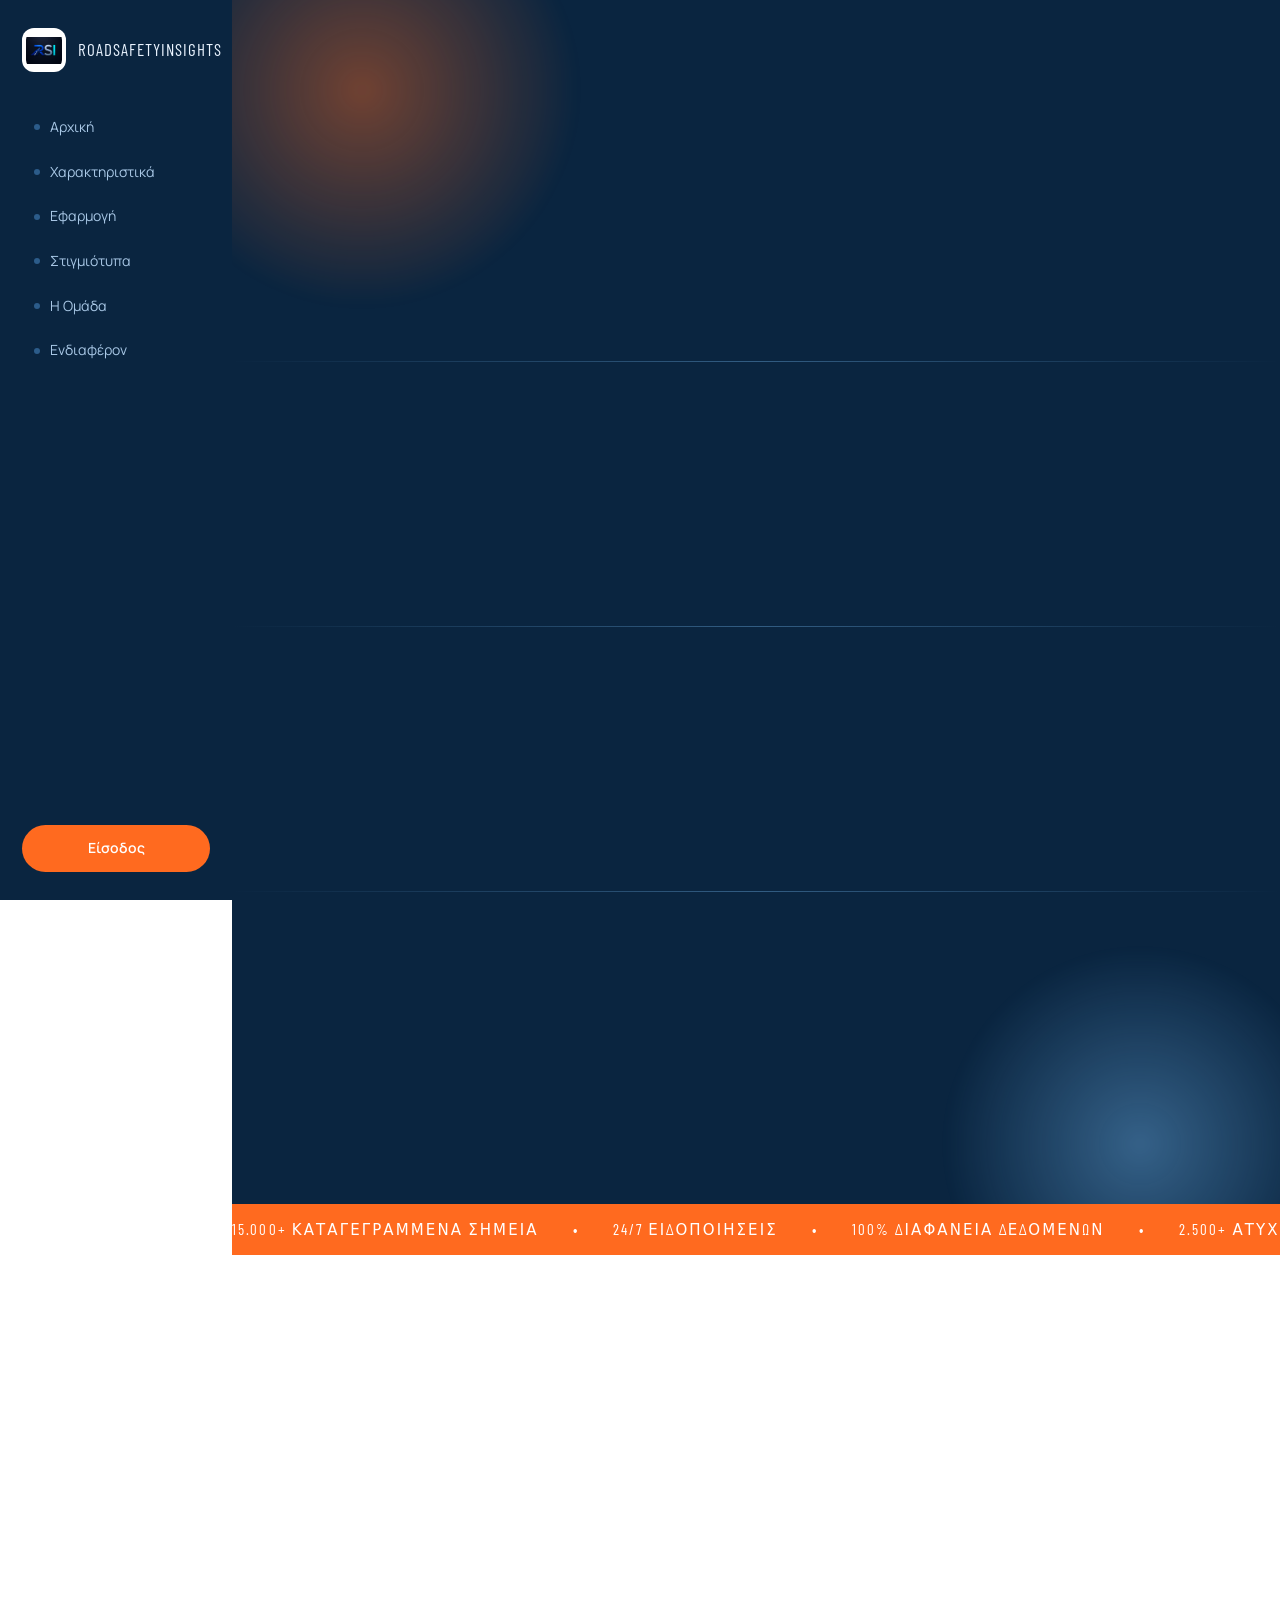
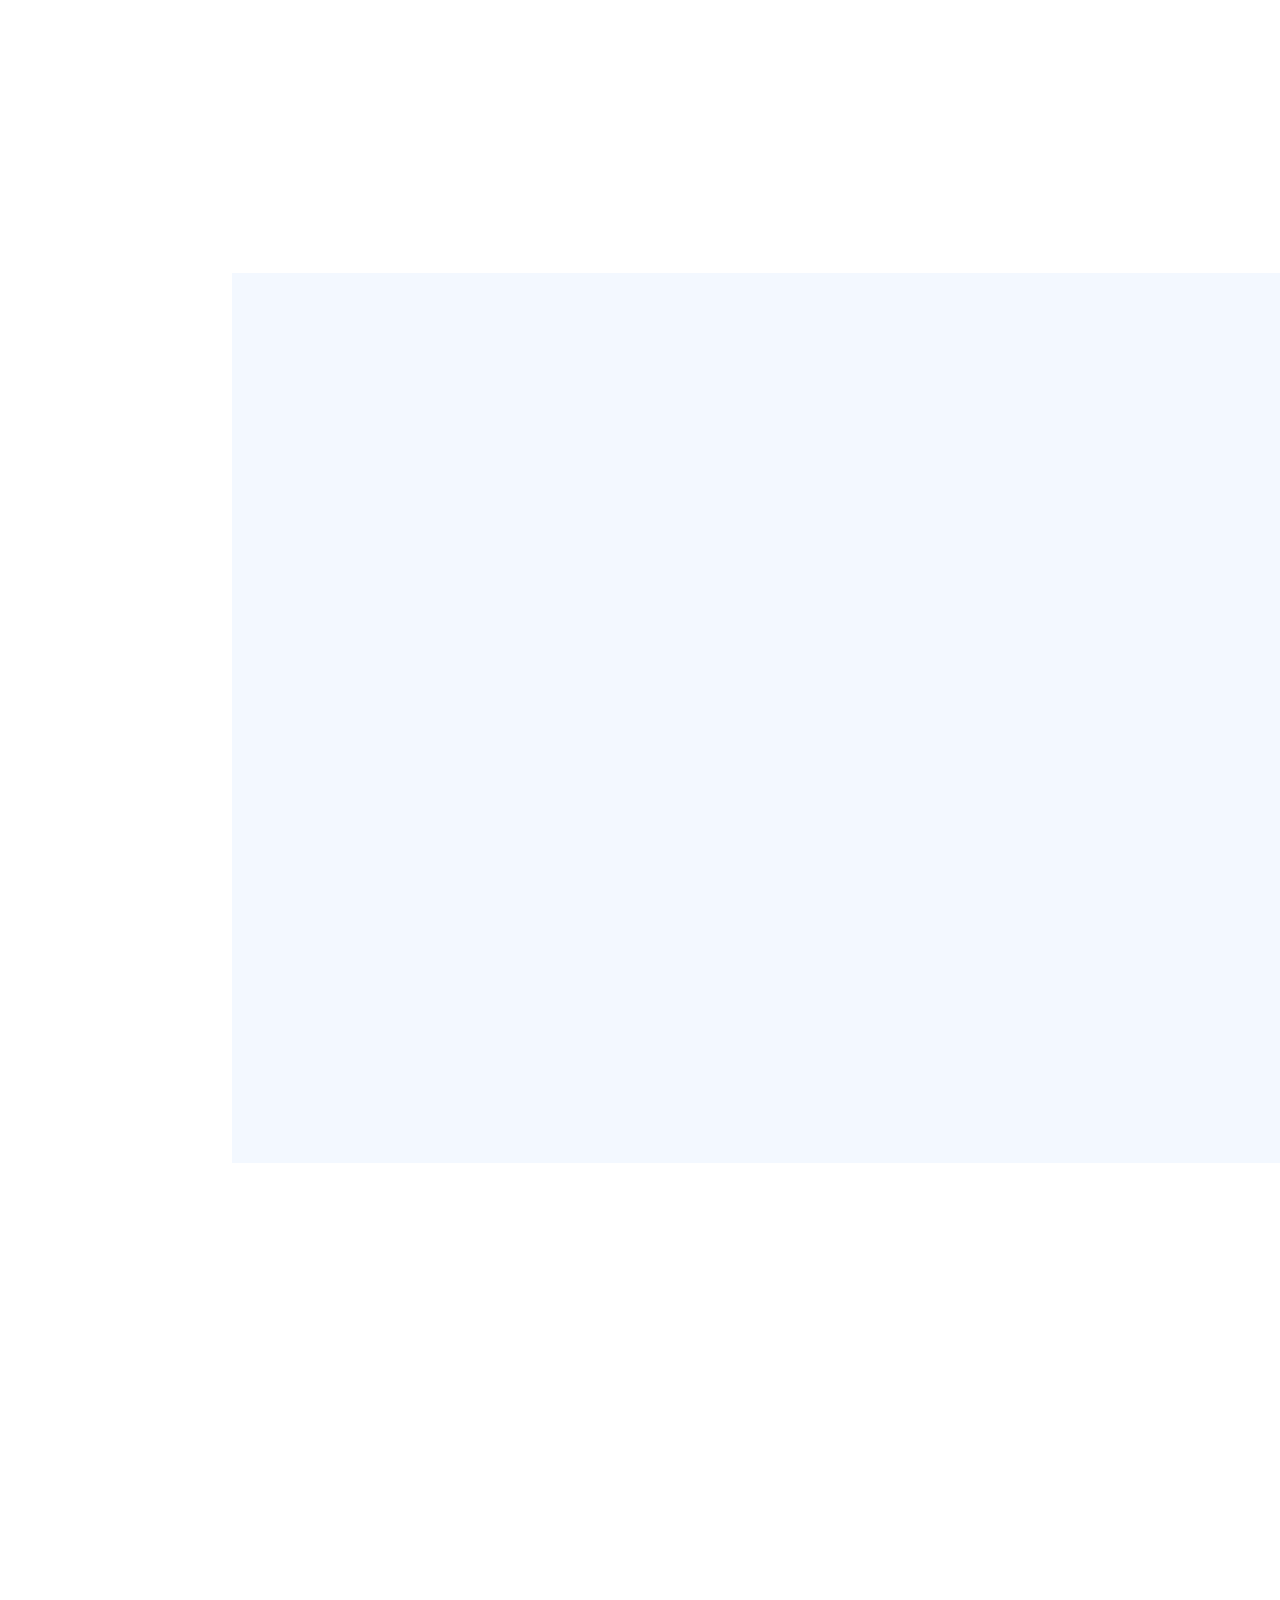
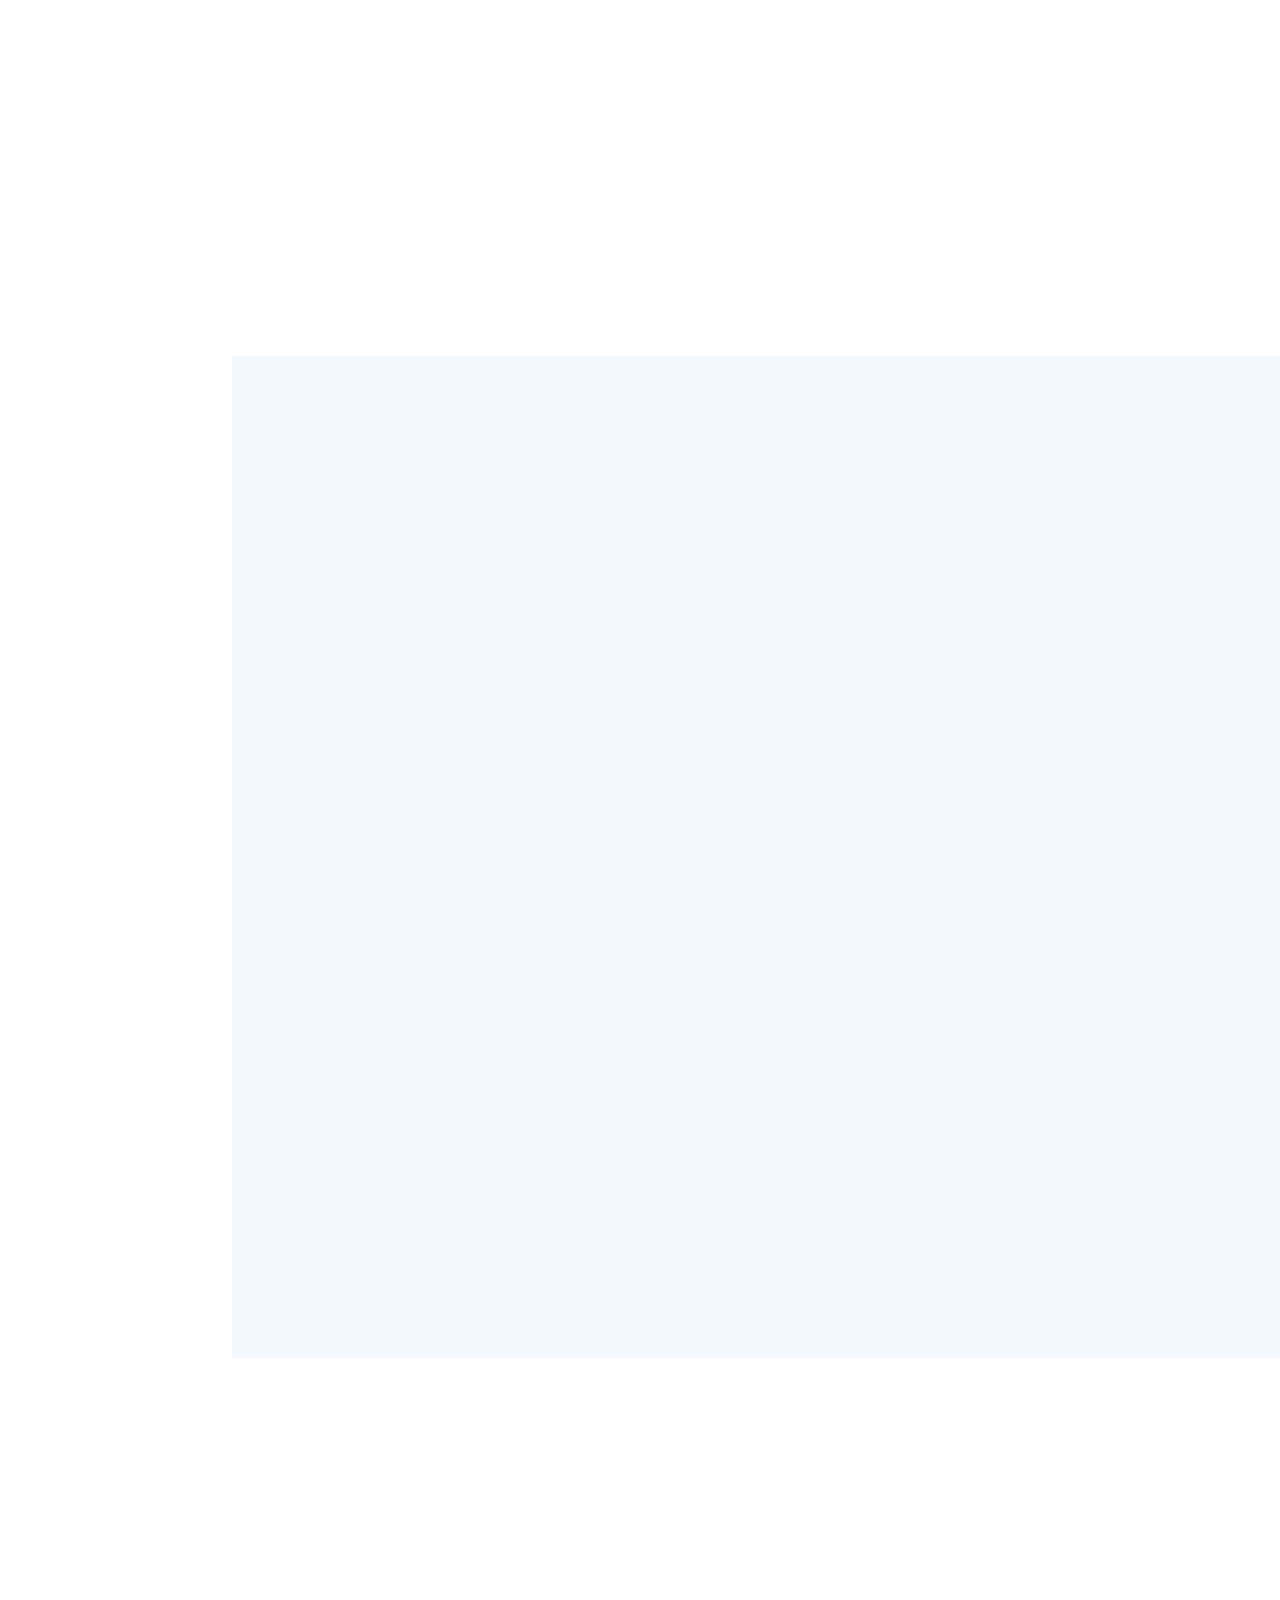
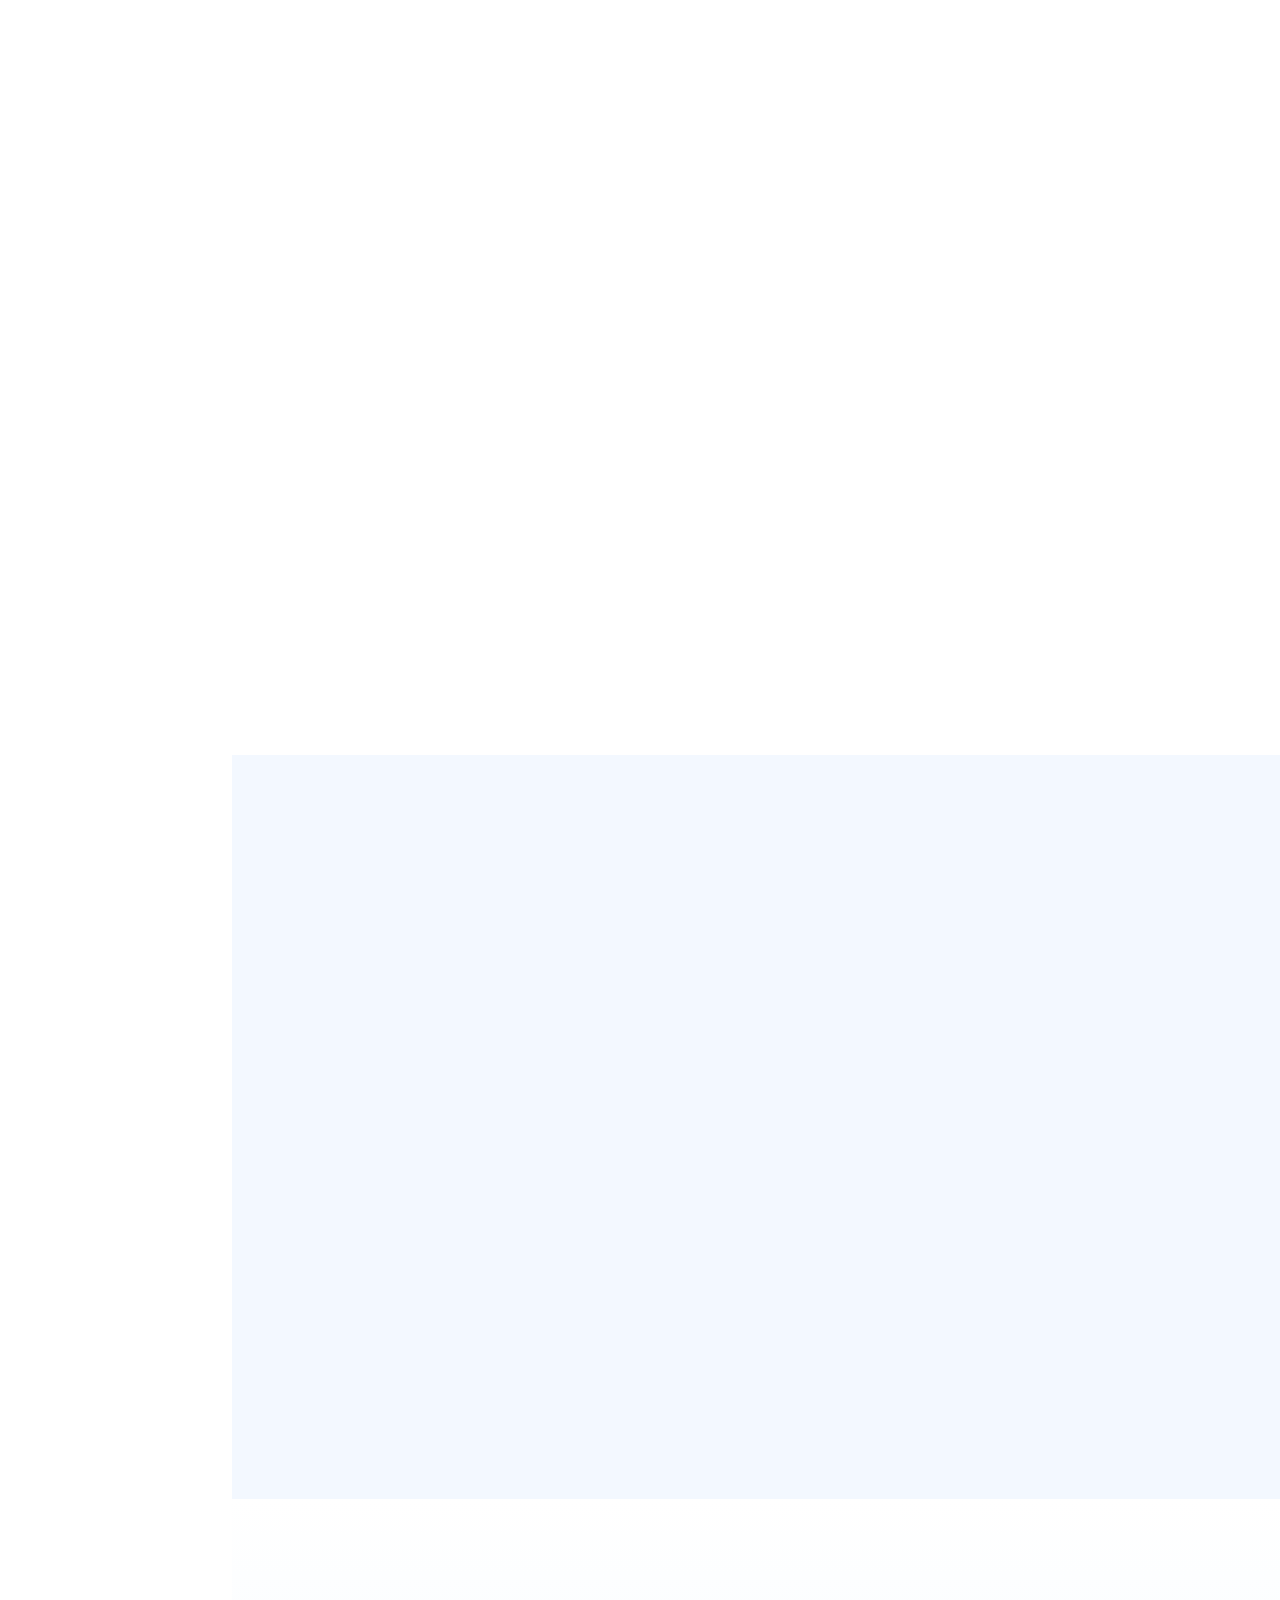
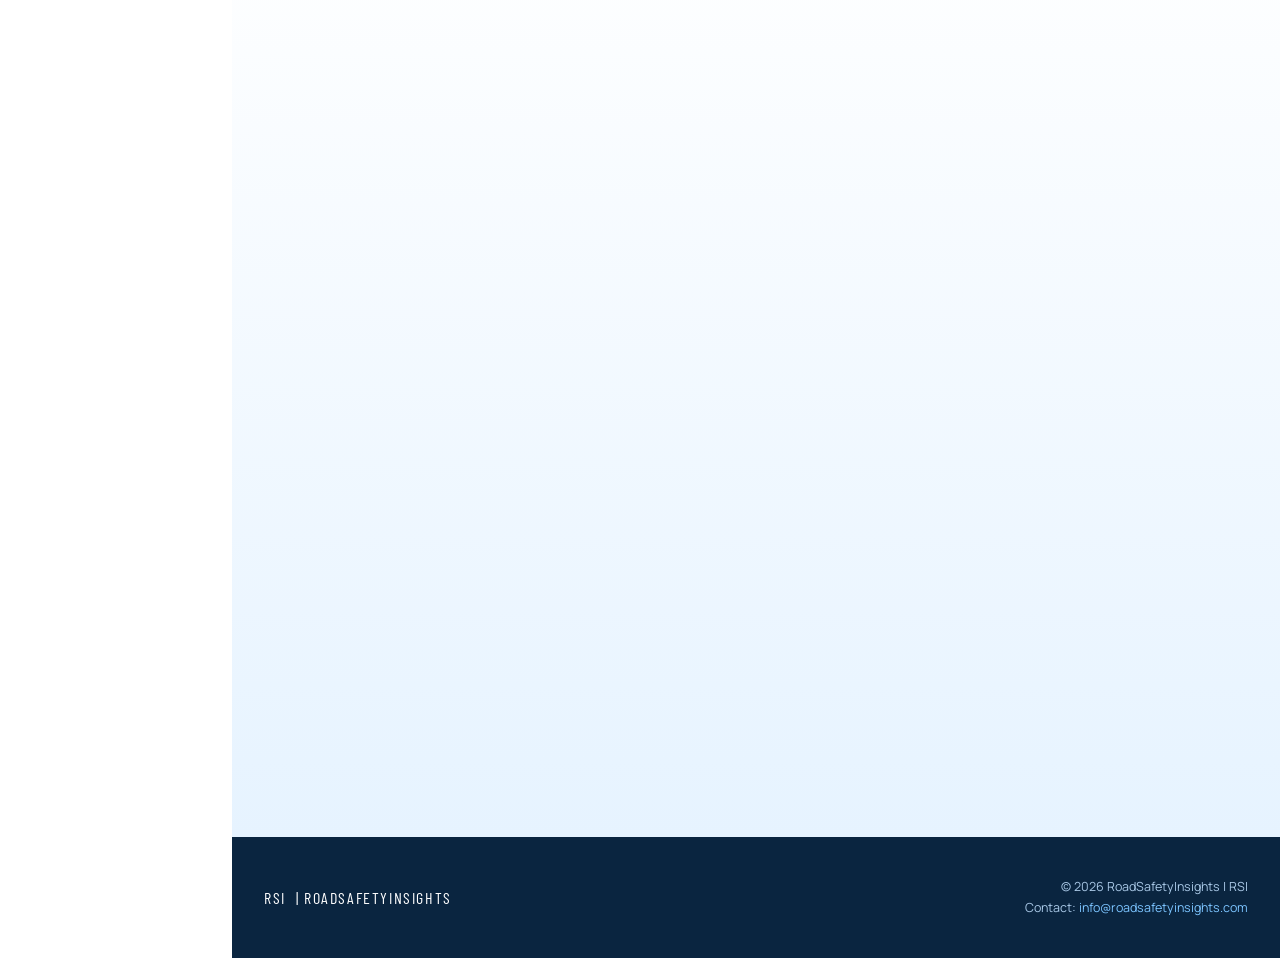
==== commit 9713d1d3: "Update index.html" ====
--- a/index.html
+++ b/index.html
@@ -14,6 +14,7 @@
       href="https://fonts.googleapis.com/css2?family=Barlow+Condensed:wght@600;700&family=Manrope:wght@400;500;600;800&display=swap"
       rel="stylesheet"
     />
+    <script src="https://www.google.com/recaptcha/api.js" async defer></script>
     <link rel="stylesheet" href="css/style.css" />
   </head>
   <body>
@@ -309,7 +310,9 @@
 
           <div class="panel up" id="panel-driver" role="tabpanel" aria-labelledby="tab-driver">
             <p class="panel__lead">Θέλω να με προειδοποιεί για επικίνδυνα σημεία στη διαδρομή μου.</p>
-            <form id="driver-form">
+            <form id="driver-form" class="driver-form" name="driver-interest" method="post" data-netlify="true">
+              <!-- Form with Netlify reCAPTCHA enabled -->
+              <div data-netlify-recaptcha="true" style="margin-bottom: 1rem;"></div>
               <label class="field">
                 <span>Email <abbr title="υποχρεωτικό">*</abbr></span>
                 <input type="email" name="email" required autocomplete="email" placeholder="your@email.com" />
@@ -319,8 +322,12 @@
                 <textarea name="dangerous_roads_feedback" rows="4" placeholder="π.χ. Στροφή στην επαρχιακή οδό…, δρόμος χωρίς φωτισμό…, σημείο με συχνά ατυχήματα…"></textarea>
               </label>
               <label class="checkline"><input type="checkbox" name="news" checked /><span>Θέλω να ενημερώνομαι</span></label>
-              <button class="btn btn--solid btn--block" type="submit">Με ενδιαφέρει <span class="arrow" aria-hidden="true">→</span></button>
-              <p class="form-ok" id="driver-ok" hidden aria-live="polite">Ευχαριστούμε! Καταγράφηκε.</p>
+              
+              <!-- Custom Google reCAPTCHA Box -->
+              <div class="g-recaptcha" data-sitekey="6LclaXYtAAAAAKRDixwGRRvW4CURxXYNjt_y3uSf" style="margin-bottom: 1rem;"></div>
+              
+              <button class="btn btn--solid btn--block btn--driver-submit" type="submit">Με ενδιαφέρει <span class="arrow" aria-hidden="true">→</span></button>
+              <p class="form-ok driver-form__success" id="driver-ok" hidden aria-live="polite">Ευχαριστούμε! Καταγράφηκε.</p>
             </form>
           </div>
 
@@ -328,7 +335,9 @@
             <p class="panel__lead">Rent-a-car, ασφαλιστική, δήμος ή άλλη, θέλω demo &amp; δεδομένα.</p>
             <h3>Στοιχεία επιχείρησης</h3>
             <p class="panel__note">Συμπλήρωσε τα στοιχεία σου και θα επικοινωνήσουμε μαζί σου σύντομα.</p>
-            <form id="biz-form">
+            <form class="biz-form" id="business-form" name="business-contact" method="post" data-netlify="true">
+              <!-- Form with Netlify reCAPTCHA enabled -->
+              <div data-netlify-recaptcha="true" style="margin-bottom: 1rem;"></div>
               <label class="field"><span>Ονοματεπώνυμο</span><input type="text" name="name" autocomplete="name" /></label>
               <div class="field-row">
                 <label class="field"><span>Email <abbr title="υποχρεωτικό">*</abbr></span><input type="email" name="email" required autocomplete="email" /></label>
@@ -351,14 +360,16 @@
                 <span>Θέλετε demo ή περισσότερες πληροφορίες;</span>
                 <textarea name="demo_info" rows="4" placeholder="π.χ. Θα θέλαμε να δούμε demo ή να μάθουμε περισσότερα για πιθανή πιλοτική συνεργασία."></textarea>
               </label>
-              <button class="btn btn--solid btn--block" type="submit">Στείλε ενδιαφέρον</button>
-              <p class="form-ok" id="biz-ok" hidden aria-live="polite">Ευχαριστούμε! Το ενδιαφέρον σας καταγράφηκε με επιτυχία.</p>
+              
+              <!-- Custom Google reCAPTCHA Box -->
+              <div class="g-recaptcha" data-sitekey="6LclaXYtAAAAAKRDixwGRRvW4CURxXYNjt_y3uSf" style="margin-bottom: 1rem;"></div>
+              
+              <button class="btn btn--solid btn--block biz-form__submit" type="submit">Στείλε ενδιαφέρον</button>
+              <p class="form-ok biz-form__success" id="biz-ok" hidden aria-live="polite">Ευχαριστούμε! Το ενδιαφέρον σας καταγράφηκε με επιτυχία.</p>
             </form>
           </div>
-        </div>
       </section>
     </main>
-
     <footer class="foot">
       <div class="wrap foot__inner">
         <span class="foot__brand"><span aria-hidden="true">RSI</span>|  RoadSafetyInsights</span>
@@ -368,7 +379,7 @@
         </div>
       </div>
     </footer>
-
+    <script src="js/main.js" defer></script>
     <script src="js/animations.js" defer></script>
   </body>
 </html>
--- a/css/style.css
+++ b/css/style.css
@@ -1,1345 +1,292 @@
+/* Road Safety Insights — "Signal Orange / Deep Blue" rebuild */
+
 :root {
-  /* Brand accents */
-  --primary: #007bc2;
-  --primary-bright: #0084ff;
-  --accent-cyan: #00c2ff;
-  --accent-orange: #ff8a3d;
-  --accent-orange-deep: #ff6a1a;
-  --navy-deep: #000b2e;
-  --navy-mid: #001f3f;
-  --navy-heading: #050a30;
-  --text-muted: #64748b;
-
-  /* Neumorphic — light surface (pearl/frost) */
-  --neu-bg: #eef2f8;
-  --neu-bg-raised: #eef2f8;
-  --neu-shadow-dark: #cbd7e6;
-  --neu-shadow-light: #ffffff;
-
-  /* Neumorphic — dark surface (void/deep space) */
-  --void-bg: #0c1526;
-  --void-shadow-dark: #05080f;
-  --void-shadow-light: #182339;
-
-  /* Global Assignments */
-  --bg-page: var(--neu-bg);
-  --bg-section: var(--neu-bg);
-  --bg-tint: #e4ecf5;
-  --card-border: #d7e2ee;
-  --white: #ffffff;
-
-  /* Standard Neumorphic Shadows */
-  --shadow: 9px 9px 18px var(--neu-shadow-dark), -9px -9px 18px var(--neu-shadow-light);
-  --shadow-sm: 5px 5px 10px var(--neu-shadow-dark), -5px -5px 10px var(--neu-shadow-light);
-  --shadow-inset: inset 4px 4px 8px var(--neu-shadow-dark), inset -4px -4px 8px var(--neu-shadow-light);
-
-  /* Dark Mode (Void) Neumorphic Shadows */
-  --shadow-void: 10px 10px 22px var(--void-shadow-dark), -10px -10px 22px var(--void-shadow-light);
-  --shadow-void-sm: 6px 6px 12px var(--void-shadow-dark), -6px -6px 12px var(--void-shadow-light);
-  --shadow-void-inset: inset 4px 4px 9px var(--void-shadow-dark), inset -4px -4px 9px var(--void-shadow-light);
-
-  /* Base Variables */
-  --radius: 20px;
-  --radius-sm: 12px;
-  --max: 1000px;
-  --font: "Inter", system-ui, -apple-system, sans-serif;
-  --font-display: "Space Grotesk", "Inter", system-ui, sans-serif;
-}
-
-*,
-*::before,
-*::after {
-  box-sizing: border-box;
-}
-
-html {
-  scroll-behavior: smooth;
-}
-
-section[id] {
-  scroll-margin-top: 5rem;
-}
-
+  --navy: #0a2540;
+  --navy-2: #123a5e;
+  --sky: #7cc4ff;
+  --sky-soft: #e6f3ff;
+  --orange: #ff6a1f;
+  --orange-2: #ffa24a;
+  --paper: #ffffff;
+  --paper-2: #f3f8ff;
+  --ink: #0a2540;
+  --ink-soft: #4d6a86;
+  --line: #d5e5f5;
+  --rail-w: 232px;
+  --font-display: "Barlow Condensed", system-ui, sans-serif;
+  --font-body: "Manrope", system-ui, sans-serif;
+  --sh: 0 18px 44px -28px rgba(10, 37, 64, 0.55);
+}
+
+* { box-sizing: border-box; }
+html { scroll-behavior: smooth; scroll-padding-top: 80px; }
 body {
   margin: 0;
-  font-family: var(--font);
-  font-size: 1rem;
-  line-height: 1.5;
-  color: var(--navy-heading);
-  background: var(--bg-page);
-  position: relative;
-  overflow-x: hidden;
-}
-
-a {
-  color: inherit;
-  text-decoration: none;
-}
-
-img {
-  max-width: 100%;
-  height: auto;
-  display: block;
-}
-
-.container {
-  width: 100%;
-  max-width: var(--max);
-  margin: 0 auto;
-  padding: 0 1.25rem;
-}
-
-h1, h2, h3, .logo-text, .stats-tile__num, .mini-site__title, .mini-site__stat strong {
-  font-family: var(--font-display);
-}
-
-/* =========================================
-   SCROLL REVEAL ANIMATIONS
-   ========================================= */
-.reveal {
-  opacity: 0;
-  transform: translateY(28px);
-  transition: opacity 0.7s cubic-bezier(0.16, 1, 0.3, 1), transform 0.7s cubic-bezier(0.16, 1, 0.3, 1);
-  will-change: opacity, transform;
-}
-
-.reveal.is-visible {
-  opacity: 1;
-  transform: none;
-}
-
-.reveal-stagger > * {
-  transition-delay: calc(var(--reveal-i, 0) * 90ms);
-}
-
+  font-family: var(--font-body);
+  color: var(--ink);
+  background: var(--paper);
+  font-size: 16px;
+  line-height: 1.62;
+  -webkit-font-smoothing: antialiased;
+}
+img { max-width: 100%; display: block; }
+a { color: inherit; text-decoration: none; }
+p { margin: 0; }
+h1, h2, h3 { margin: 0; font-family: var(--font-display); line-height: 1.02; letter-spacing: 0.005em; text-transform: uppercase; }
+em { font-style: normal; }
+
+.skip { position: absolute; left: -9999px; }
+.skip:focus { left: 12px; top: 12px; background: var(--orange); color: #fff; padding: 8px 14px; border-radius: 8px; z-index: 99; }
+
+/* ---------- left rail ---------- */
+.rail {
+  position: fixed; inset: 0 auto 0 0; width: var(--rail-w); z-index: 50;
+  display: flex; flex-direction: column; gap: 26px;
+  padding: 28px 22px; background: var(--navy); color: #eaf4ff;
+}
+.rail__logo { display: flex; align-items: center; gap: 12px; }
+.rail__mark {
+  display: block; width: 44px; height: 44px; flex: none;
+  border-radius: 12px; background: #fff; object-fit: contain; padding: 4px;
+}
+.rail__name { font-family: var(--font-display); font-size: 17px; line-height: 1.05; text-transform: uppercase; letter-spacing: 0.06em; }
+.rail__nav { display: flex; flex-direction: column; gap: 2px; margin-top: 8px; }
+.rail__nav a {
+  display: flex; align-items: center; gap: 10px;
+  padding: 10px 12px; border-radius: 10px; font-size: 14px; color: #a9c8e6;
+  transition: background 0.25s ease, color 0.25s ease, transform 0.25s ease;
+}
+.rail__nav a i { width: 6px; height: 6px; border-radius: 50%; background: #2c5c8a; transition: all 0.25s ease; }
+.rail__nav a:hover { color: #fff; background: rgba(255, 255, 255, 0.07); transform: translateX(3px); }
+.rail__nav a.is-active { color: #fff; background: rgba(255, 106, 31, 0.16); }
+.rail__nav a.is-active i { background: var(--orange); box-shadow: 0 0 0 4px rgba(255, 106, 31, 0.22); }
+.rail__cta {
+  margin-top: auto; text-align: center; border-radius: 999px; padding: 12px 18px;
+  background: var(--orange); color: #fff; font-weight: 600; font-size: 14px;
+  transition: transform 0.25s ease, background 0.25s ease;
+}
+.rail__cta:hover { transform: translateY(-2px); background: var(--orange-2); }
+
+.topbar { display: none; }
+.burger { width: 42px; height: 42px; border-radius: 10px; border: 1px solid rgba(255,255,255,0.25); background: transparent; display: flex; flex-direction: column; justify-content: center; align-items: center; gap: 5px; cursor: pointer; }
+.burger span { width: 16px; height: 2px; background: #fff; }
+
+.progress { position: fixed; top: 0; left: var(--rail-w); right: 0; height: 3px; background: linear-gradient(90deg, var(--orange), var(--sky)); transform-origin: 0 50%; transform: scaleX(0); z-index: 60; }
+
+main, .foot { margin-left: var(--rail-w); }
+
+/* ---------- shared ---------- */
+.wrap { width: min(1060px, 100% - 64px); margin-inline: auto; }
+.band { padding: 104px 0; }
+.band--ink { background: var(--paper-2); }
+.band--cta { background: linear-gradient(180deg, var(--paper) 0%, var(--sky-soft) 100%); }
+
+.eyebrow { font-family: var(--font-display); font-size: 14px; letter-spacing: 0.28em; text-transform: uppercase; color: var(--orange); }
+.head { max-width: 46rem; }
+.head--center { margin-inline: auto; text-align: center; }
+.head h2 { margin-top: 12px; font-size: clamp(34px, 4.6vw, 58px); font-weight: 700; }
+.head__intro { margin-top: 16px; color: var(--ink-soft); }
+
+.lead { margin-top: 16px; color: var(--ink-soft); max-width: 36rem; }
+.lead--sm { font-size: 14.5px; }
+.tiny { margin-top: 22px; font-size: 12px; letter-spacing: 0.06em; color: var(--ink-soft); }
+
+.tag {
+  display: inline-flex; align-items: center; gap: 9px;
+  border: 1px solid var(--line); background: #fff; color: var(--navy-2);
+  border-radius: 999px; padding: 7px 15px; font-size: 12.5px; font-weight: 500;
+}
+.tag--soft { margin-top: 18px; background: var(--sky-soft); border-color: transparent; }
+.blip { width: 8px; height: 8px; border-radius: 50%; background: var(--orange); animation: blip 2s ease-in-out infinite; }
+@keyframes blip { 0%,100% { box-shadow: 0 0 0 0 rgba(255,106,31,.55);} 50% { box-shadow: 0 0 0 8px rgba(255,106,31,0);} }
+
+.btn {
+  display: inline-flex; align-items: center; gap: 9px; cursor: pointer;
+  border-radius: 999px; padding: 13px 26px; font-size: 14.5px; font-weight: 600;
+  border: 1px solid transparent; font-family: var(--font-body);
+  transition: transform .25s ease, background .25s ease, color .25s ease, border-color .25s ease, box-shadow .25s ease;
+}
+.btn--solid { background: var(--orange); color: #fff; box-shadow: 0 16px 34px -18px rgba(255, 106, 31, 0.85); }
+.btn--solid:hover { transform: translateY(-2px); background: #ff7d38; }
+.btn--line { border-color: var(--navy); color: var(--navy); background: transparent; }
+.btn--line:hover { background: var(--navy); color: #fff; }
+.btn--block { width: 100%; justify-content: center; margin-top: 20px; }
+.arrow { transition: transform .25s ease; }
+.btn:hover .arrow { transform: translateX(4px); }
+.row-actions { margin-top: 28px; display: flex; flex-wrap: wrap; gap: 12px; }
+
+.val--hot { color: #e2452f; }
+.val--warm { color: var(--orange); }
+.val--cool { color: var(--navy-2); }
+.val--sky { color: #2f8fd6; }
+
+/* ---------- hero ---------- */
+.hero { position: relative; overflow: hidden; padding: 132px 0 104px; background: var(--navy); color: #eaf4ff; }
+.hero .tag { background: rgba(255,255,255,.08); border-color: rgba(255,255,255,.18); color: #eaf4ff; }
+.hero__bg { position: absolute; inset: 0; }
+.orb { position: absolute; border-radius: 50%; filter: blur(4px); }
+.orb--a { width: 620px; height: 620px; left: -180px; top: -220px; background: radial-gradient(closest-side, rgba(255,106,31,.42), transparent 70%); animation: float 16s ease-in-out infinite alternate; }
+.orb--b { width: 560px; height: 560px; right: -140px; bottom: -220px; background: radial-gradient(closest-side, rgba(124,196,255,.38), transparent 70%); animation: float 20s ease-in-out infinite alternate-reverse; }
+@keyframes float { from { transform: translate3d(0,0,0);} to { transform: translate3d(60px,40px,0) scale(1.1);} }
+.lane { position: absolute; left: 0; right: 0; height: 1px; background: linear-gradient(90deg, transparent, rgba(124,196,255,.35), transparent); }
+.lane--1 { top: 30%; animation: sweep 7s linear infinite; }
+.lane--2 { top: 52%; animation: sweep 9s linear infinite 1.5s; }
+.lane--3 { top: 74%; animation: sweep 11s linear infinite 3s; }
+@keyframes sweep { 0% { transform: translateX(-40%); opacity: 0; } 30% { opacity: 1; } 100% { transform: translateX(40%); opacity: 0; } }
+.hero .wrap { position: relative; }
+.hero__title { margin-top: 22px; font-size: clamp(44px, 7vw, 96px); font-weight: 700; max-width: 16ch; }
+.hero__title em { display: block; background: linear-gradient(100deg, var(--orange) 0%, var(--orange-2) 45%, var(--sky) 100%); -webkit-background-clip: text; background-clip: text; color: transparent; }
+.hero__lead { margin-top: 22px; max-width: 36rem; font-size: 18px; color: #b9d5ef; }
+.hero__foot { margin-top: 44px; padding-top: 22px; border-top: 1px solid rgba(255,255,255,.14); max-width: 44rem; font-size: 13px; color: #a9c8e6; }
+.hero__foot strong { display: block; font-family: var(--font-display); letter-spacing: 0.1em; text-transform: uppercase; font-size: 14px; color: #fff; }
+
+/* ---------- ticker ---------- */
+.ticker { overflow: hidden; background: var(--orange); color: #fff; padding: 13px 0; }
+.ticker__track { display: flex; gap: 34px; white-space: nowrap; width: max-content; font-family: var(--font-display); text-transform: uppercase; letter-spacing: 0.14em; font-size: 15px; animation: slide 28s linear infinite; }
+@keyframes slide { to { transform: translateX(-50%); } }
+
+/* ---------- layers ---------- */
+.layers { list-style: none; margin: 0; padding: 0; }
+.layer {
+  display: grid; grid-template-columns: 66px 1fr auto; align-items: center; gap: 24px;
+  padding: 28px 8px; border-top: 1px solid var(--line);
+  transition: background .3s ease, padding .3s ease;
+}
+.layer:last-child { border-bottom: 1px solid var(--line); }
+.layer:hover { background: var(--sky-soft); padding-left: 20px; padding-right: 20px; }
+.layer__no { font-family: var(--font-display); font-size: 34px; color: var(--sky); }
+.layer__body h3 { font-size: 26px; }
+.layer__body p { margin-top: 6px; font-size: 14.5px; color: var(--ink-soft); max-width: 48ch; }
+.layer__val { font-family: var(--font-display); font-size: 34px; }
+
+/* ---------- tiles ---------- */
+.tiles { margin-top: 52px; display: grid; grid-template-columns: repeat(2, 1fr); gap: 18px; }
+.tile {
+  position: relative; overflow: hidden; background: #fff; border: 1px solid var(--line);
+  border-radius: 4px 22px 4px 22px; padding: 30px;
+  transition: transform .35s ease, box-shadow .35s ease, border-color .35s ease;
+}
+.tile::before { content: ""; position: absolute; left: 0; top: 0; bottom: 0; width: 4px; background: var(--orange); transform: scaleY(0); transform-origin: bottom; transition: transform .35s ease; }
+.tile:hover { transform: translateY(-6px); box-shadow: var(--sh); border-color: var(--sky); }
+.tile:hover::before { transform: scaleY(1); }
+.tile__icon { display: grid; place-items: center; width: 48px; height: 48px; border-radius: 14px; background: var(--sky-soft); color: var(--navy); transition: background .3s ease, color .3s ease; }
+.tile:hover .tile__icon { background: var(--orange); color: #fff; }
+.tile h3 { margin-top: 18px; font-size: 24px; }
+.tile p { margin-top: 8px; font-size: 14.5px; color: var(--ink-soft); }
+
+/* ---------- zigzag ---------- */
+.zig { display: grid; grid-template-columns: 1.05fr 0.95fr; gap: 48px; align-items: start; }
+.zig h2 { margin-top: 12px; font-size: clamp(32px, 4vw, 52px); font-weight: 700; }
+.zig h2 em { color: var(--orange); }
+.mini-stats { margin: 34px 0 0; padding: 22px 0 0; border-top: 2px solid var(--navy); display: grid; grid-template-columns: repeat(3, 1fr); gap: 16px; }
+.mini-stats dt { font-family: var(--font-display); font-size: 30px; }
+.mini-stats dd { margin: 0; font-size: 12.5px; color: var(--ink-soft); }
+
+.zig__panel { background: var(--navy); color: #eaf4ff; border-radius: 24px; padding: 34px; box-shadow: var(--sh); }
+.zig__panel h3 { margin-top: 10px; font-size: 30px; }
+.zig__panel .lead { color: #a9c8e6; }
+.bars { list-style: none; margin: 26px 0 0; padding: 0; display: grid; gap: 20px; }
+.bars li { display: grid; grid-template-columns: auto 1fr; align-items: baseline; gap: 12px; }
+.bars__n { font-family: var(--font-display); font-size: 26px; }
+.bars li > span:nth-child(2) { font-size: 13px; color: #a9c8e6; }
+.bars i { grid-column: 1 / -1; height: 6px; border-radius: 4px; background: rgba(255,255,255,.12); position: relative; }
+.bars i::after { content: ""; position: absolute; inset: 0 auto 0 0; width: var(--w); border-radius: 4px; background: linear-gradient(90deg, var(--orange), var(--sky)); }
+
+/* ---------- shots ---------- */
+.shots { margin-top: 52px; display: grid; grid-template-columns: repeat(2, 1fr); gap: 20px; }
+.shot { margin: 0; background: #fff; border: 1px solid var(--line); border-radius: 22px; padding: 12px; overflow: hidden; transition: transform .35s ease, box-shadow .35s ease; }
+.shot:hover { transform: translateY(-5px); box-shadow: var(--sh); }
+.shot img { width: 100%; height: auto; border-radius: 14px; transition: transform .6s ease; }
+.shot:hover img { transform: scale(1.03); }
+.shot figcaption { padding: 12px 8px 4px; font-size: 14px; color: var(--ink-soft); }
+.shot--wide { margin: 40px auto 0; max-width: 620px; }
+.shot--wide img { aspect-ratio: 16 / 9; object-fit: cover; }
+
+/* ---------- roster ---------- */
+.roster { list-style: none; margin: 48px 0 0; padding: 0; }
+.person {
+  display: grid; grid-template-columns: 72px 1.2fr 1fr auto; align-items: center; gap: 20px;
+  padding: 20px 10px; border-bottom: 1px solid var(--line);
+  transition: background .3s ease, transform .3s ease;
+}
+.person:first-child { border-top: 1px solid var(--line); }
+.person:hover { background: var(--sky-soft); transform: translateX(4px); }
+.person__photo { display: block; width: 68px; height: 68px; border-radius: 18px; overflow: hidden; border: 2px solid var(--line); background: var(--sky-soft); transition: border-color .3s ease; }
+.person__photo img { width: 100%; height: 100%; object-fit: cover; transition: transform .5s ease; }
+.person:hover .person__photo { border-color: var(--orange); }
+.person:hover .person__photo img { transform: scale(1.06); }
+.person__name { font-family: var(--font-display); font-size: 22px; text-transform: uppercase; }
+.person__role { font-size: 13.5px; color: var(--ink-soft); }
+.person__links { display: flex; gap: 8px; }
+.person__links a { display: grid; place-items: center; width: 36px; height: 36px; border-radius: 10px; border: 1px solid var(--line); background: #fff; font-size: 12px; color: var(--ink-soft); transition: all .25s ease; }
+.person__links a:hover { background: var(--orange); border-color: var(--orange); color: #fff; }
+
+/* ---------- interest ---------- */
+.switch { margin: 40px auto 0; display: inline-flex; gap: 6px; padding: 6px; border-radius: 999px; background: #fff; border: 1px solid var(--line); }
+.band--cta .wrap { text-align: center; }
+.switch__btn { border: 0; background: transparent; border-radius: 999px; padding: 11px 24px; font: inherit; font-size: 14px; font-weight: 600; color: var(--ink-soft); cursor: pointer; transition: all .25s ease; }
+.switch__btn.is-active { background: var(--navy); color: #fff; }
+
+.panel { margin: 28px auto 0; max-width: 640px; text-align: left; background: #fff; border: 1px solid var(--line); border-radius: 24px; padding: 32px; box-shadow: var(--sh); }
+.panel[hidden] { display: none; }
+.panel__lead { color: var(--ink-soft); font-size: 14.5px; }
+.panel h3 { margin-top: 22px; font-size: 22px; }
+.panel__note { margin-top: 6px; font-size: 13.5px; color: var(--ink-soft); }
+
+.field { display: block; margin-top: 16px; }
+.field > span { display: block; font-size: 12.5px; color: var(--ink-soft); margin-bottom: 7px; }
+input[type="text"], input[type="email"], input[type="tel"], select, textarea {
+  width: 100%; border-radius: 12px; border: 1px solid var(--line); background: var(--paper-2);
+  padding: 12px 15px; font: inherit; font-size: 14px; color: var(--ink); outline: none;
+  transition: border-color .25s ease, box-shadow .25s ease, background .25s ease;
+}
+input:focus, select:focus, textarea:focus { background: #fff; border-color: var(--orange); box-shadow: 0 0 0 4px rgba(255,106,31,.16); }
+textarea { resize: vertical; }
+.field-row { display: grid; grid-template-columns: 1fr 1fr; gap: 16px; }
+.checkline { display: flex; align-items: center; gap: 9px; margin-top: 16px; font-size: 12.5px; color: var(--ink-soft); }
+.checkline input { accent-color: var(--orange); }
+.form-ok { margin-top: 12px; font-size: 14px; color: #17a673; }
+
+/* ---------- footer ---------- */
+.foot { background: var(--navy); color: #a9c8e6; padding: 40px 0; }
+.foot__inner { display: flex; flex-wrap: wrap; align-items: center; justify-content: space-between; gap: 18px; }
+.foot__brand { font-family: var(--font-display); text-transform: uppercase; letter-spacing: 0.1em; color: #fff; display: inline-flex; align-items: center; gap: 10px; }
+.foot__brand img { width: 34px; height: 34px; border-radius: 8px; background: #fff; object-fit: contain; padding: 3px; }
+.foot__meta { font-size: 12.5px; text-align: right; }
+.foot__meta a { color: var(--sky); }
+.foot__meta a:hover { text-decoration: underline; }
+
+/* ---------- reveal ---------- */
+.up { opacity: 0; transform: translateY(24px); transition: opacity .7s ease, transform .7s cubic-bezier(.22,1,.36,1); transition-delay: var(--d, 0ms); }
+.up.is-in { opacity: 1; transform: none; }
 @media (prefers-reduced-motion: reduce) {
+  .up { opacity: 1; transform: none; transition: none; }
+  .orb, .lane, .blip, .ticker__track { animation: none; }
   html { scroll-behavior: auto; }
-  *, *::before, *::after {
-    animation-duration: 0.01ms !important;
-    animation-iteration-count: 1 !important;
-    transition-duration: 0.01ms !important;
-  }
-  .reveal { opacity: 1; transform: none; }
-}
-
-/* =========================================
-   SIGNATURE ROUTE RAIL MOTIF
-   ========================================= */
-.route-rail {
-  position: fixed;
-  top: 0;
-  left: clamp(10px, 2.4vw, 26px);
-  width: 2px;
-  height: 100vh;
-  z-index: 5;
-  pointer-events: none;
-  display: none;
-}
-
-@media (min-width: 1180px) {
-  .route-rail { display: block; }
-}
-
-.route-rail__line {
-  position: absolute;
-  inset: 0;
-  background: repeating-linear-gradient(
-    to bottom,
-    rgba(0, 194, 255, 0.55) 0,
-    rgba(0, 194, 255, 0.55) 6px,
-    transparent 6px,
-    transparent 14px
-  );
-  opacity: 0.55;
-}
-
-.route-rail__dot {
-  position: absolute;
-  left: 50%;
-  top: 0;
-  width: 10px;
-  height: 10px;
-  border-radius: 50%;
-  background: var(--accent-cyan);
-  box-shadow: 0 0 12px 3px rgba(0, 194, 255, 0.65);
-  transform: translate(-50%, -50%);
-  transition: top 0.15s linear;
-}
-
-/* =========================================
-   HEADER & NAVIGATION
-   ========================================= */
-.site-header {
-  position: absolute;
-  top: 0;
-  left: 0;
-  right: 0;
-  z-index: 20;
-  padding: 1rem 0;
-}
-
-body.nav-open .site-header {
-  z-index: 120;
-}
-
-.header-inner {
-  display: flex;
-  align-items: center;
-  justify-content: space-between;
-  gap: 0.75rem;
-  flex-wrap: nowrap;
-}
-
-.logo {
-  display: flex;
-  align-items: center;
-  gap: 0.6rem;
-  color: var(--white);
-  flex-shrink: 0;
-  min-width: 0;
-}
-
-/* Header Logo Image Container */
-.logo-mark {
-  flex-shrink: 0;
-  width: 40px; 
-  height: 40px;
-  border-radius: 10px;
-  display: flex;
-  align-items: center;
-  justify-content: center;
-  background: var(--neu-bg);
-  box-shadow: var(--shadow-sm); 
-  overflow: hidden; 
-}
-
-.logo-mark img {
-  width: 80%;
-  height: 80%;
-  object-fit: contain; 
-}
-
-.logo-lockup {
-  display: flex;
-  flex-direction: column;
-  line-height: 1.15;
-  min-width: 0;
-}
-
-.logo-lockup__name {
-  font-family: var(--font-display);
-  font-weight: 700;
-  font-size: 1.05rem;
-  letter-spacing: 0.03em;
-  color: var(--white);
-}
-
-.logo-lockup__full {
-  font-size: 0.62rem;
-  font-weight: 500;
-  color: rgba(255, 255, 255, 0.62);
-  text-transform: uppercase;
-  letter-spacing: 0.07em;
-  white-space: nowrap;
-}
-
-@media (max-width: 430px) {
-  .logo-lockup__full { display: none; }
-}
-
-.nav {
-  display: none;
-  align-items: center;
-  justify-content: center;
-  flex: 1;
-  min-width: 0;
-  gap: clamp(0.9rem, 1.7vw, 1.6rem);
-}
-
-.nav a {
-  position: relative;
-  color: rgba(255, 255, 255, 0.85);
-  font-size: clamp(0.82rem, 0.55vw + 0.68rem, 0.9rem);
-  font-weight: 500;
-  padding-bottom: 2px;
-  white-space: nowrap;
-}
-
-.nav a::after {
-  content: "";
-  position: absolute;
-  left: 0;
-  right: 100%;
-  bottom: -2px;
-  height: 2px;
-  background: var(--accent-cyan);
-  box-shadow: 0 0 8px rgba(0, 194, 255, 0.8);
-  transition: right 0.25s ease;
-}
-
-.nav a:hover { color: var(--white); }
-.nav a:hover::after { right: 0; }
-
-.btn--sm {
-  padding: 0.5rem 1.1rem;
-  font-size: 0.875rem;
-}
-
-.btn--login {
-  background: linear-gradient(180deg, var(--primary-bright), #0068d4);
-  color: var(--white) !important;
-  border: none;
-  border-radius: var(--radius-sm);
-  font-weight: 600;
-  display: none;
-  align-items: center;
-  white-space: nowrap;
-  flex-shrink: 0;
-  box-shadow: 0 6px 16px rgba(0, 132, 255, 0.35);
-  transition: transform 0.2s ease, box-shadow 0.2s ease;
-}
-
-.btn--login:hover {
-  transform: translateY(-2px);
-  box-shadow: 0 10px 22px rgba(0, 132, 255, 0.45);
-}
-
-.nav-toggle {
-  display: flex;
-  flex-direction: column;
-  gap: 5px;
-  background: none;
-  border: 0;
-  padding: 0.5rem;
-  cursor: pointer;
-}
-
-.nav-toggle span {
-  display: block;
-  width: 22px;
-  height: 2px;
-  background: var(--white);
-  border-radius: 1px;
-  transition: transform 0.2s ease, opacity 0.2s ease;
-}
-
-@media (min-width: 1180px) {
-  .nav, .btn--login { display: flex; }
-  .nav-toggle { display: none; }
-}
-
-/* =========================================
-   HERO SECTION
-   ========================================= */
-.hero {
-  position: relative;
-  padding: 6rem 0 5.5rem;
-  background: linear-gradient(125deg, var(--navy-deep) 0%, #0a1a4a 45%, #0d3a6b 100%);
-  color: var(--white);
-  overflow: hidden;
-  isolation: isolate;
-}
-
-.hero::before {
-  content: "";
-  position: absolute;
-  inset: 0;
-  z-index: -2;
-  background-image:
-    linear-gradient(rgba(0, 194, 255, 0.09) 1px, transparent 1px),
-    linear-gradient(90deg, rgba(0, 194, 255, 0.09) 1px, transparent 1px);
-  background-size: 44px 44px;
-  mask-image: radial-gradient(circle at 50% 30%, rgba(0, 0, 0, 0.9) 0%, transparent 72%);
-  -webkit-mask-image: radial-gradient(circle at 50% 30%, rgba(0, 0, 0, 0.9) 0%, transparent 72%);
-}
-
-.hero::after {
-  content: "";
-  position: absolute;
-  top: 0;
-  left: -35%;
-  width: 35%;
-  height: 100%;
-  z-index: -1;
-  background: linear-gradient(100deg,
-    rgba(0, 194, 255, 0) 0%,
-    rgba(0, 194, 255, 0.05) 45%,
-    rgba(255, 255, 255, 0.16) 50%,
-    rgba(0, 194, 255, 0.05) 55%,
-    rgba(0, 194, 255, 0) 100%);
-  animation: heroSweep 8s linear infinite;
-  filter: blur(2px);
-}
-
-@keyframes heroSweep {
-  0% { left: -35%; }
-  100% { left: 115%; }
-}
-
-.hero__glow {
-  position: absolute;
-  top: 20%;
-  right: -20%;
-  width: 60%;
-  height: 80%;
-  background: radial-gradient(ellipse, rgba(0, 194, 255, 0.14) 0%, transparent 70%);
-  pointer-events: none;
-  animation: glowDrift 9s ease-in-out infinite;
-}
-
-@keyframes glowDrift {
-  0%, 100% { transform: translate(0, 0) scale(1); opacity: 0.85; }
-  50% { transform: translate(-3%, 3%) scale(1.08); opacity: 1; }
-}
-
-.hero__content {
-  position: relative;
-  z-index: 1;
-}
-
-.hero__top {
-  text-align: center;
-  max-width: 52rem;
-  margin: 0 auto;
-  padding: 0 0.5rem;
-}
-
-.hero__badge {
-  display: inline-flex;
-  align-items: center;
-  gap: 0.4rem;
-  margin: 0 0 1.25rem;
-  padding: 0.35rem 0.85rem;
-  font-size: 0.8125rem;
-  font-weight: 500;
-  color: rgba(255, 255, 255, 0.95);
-  background: rgba(255, 255, 255, 0.07);
-  border: 1px solid rgba(0, 194, 255, 0.35);
-  border-radius: 999px;
-  box-shadow: 0 0 18px rgba(0, 194, 255, 0.18);
-  animation: badgePulse 2.6s ease-in-out infinite;
-}
-
-@keyframes badgePulse {
-  0%, 100% { box-shadow: 0 0 12px rgba(0, 194, 255, 0.12); }
-  50% { box-shadow: 0 0 20px rgba(0, 194, 255, 0.3); }
-}
-
-.hero__badge-icon {
-  font-size: 0.9rem;
-  color: var(--accent-orange);
-}
-
-.hero__title {
-  margin: 0 0 1rem;
-  font-size: clamp(1.75rem, 4vw, 2.6rem);
-  font-weight: 700;
-  line-height: 1.2;
-  letter-spacing: -0.01em;
-}
-
-.text-accent {
-  color: var(--accent-orange);
-  text-shadow: 0 0 26px rgba(255, 138, 61, 0.4);
-}
-
-.hero__lead {
-  margin: 0 0 1.75rem;
-  font-size: 1.05rem;
-  color: rgba(255, 255, 255, 0.88);
-  max-width: 36rem;
-  margin-left: auto;
-  margin-right: auto;
-}
-
-.hero__actions {
-  display: flex;
-  flex-wrap: wrap;
-  gap: 0.85rem;
-  justify-content: center;
-  align-items: center;
-}
-
-.btn {
-  display: inline-flex;
-  align-items: center;
-  justify-content: center;
-  gap: 0.4rem;
-  padding: 0.8rem 1.4rem;
-  font-family: inherit;
-  font-size: 0.9375rem;
-  font-weight: 600;
-  border-radius: var(--radius-sm);
-  border: none;
-  cursor: pointer;
-  transition: transform 0.2s cubic-bezier(0.175, 0.885, 0.32, 1.275), filter 0.2s, box-shadow 0.2s, background 0.2s;
-}
-
-.btn:active { transform: scale(0.97); }
-
-.btn--primary {
-  background: linear-gradient(180deg, #17a3ff, var(--primary-bright) 60%, #0068d4);
-  color: var(--white);
-  box-shadow: 0 8px 22px rgba(0, 132, 255, 0.4);
-}
-
-.btn--primary:hover {
-  filter: brightness(1.06);
-  transform: translateY(-2px);
-  box-shadow: 0 12px 28px rgba(0, 132, 255, 0.5);
-}
-
-.btn__arrow {
-  font-size: 1.1em;
-  line-height: 1;
-  transition: transform 0.2s ease;
-}
-
-.btn:hover .btn__arrow { transform: translateX(3px); }
-
-.btn--ghost {
-  background: rgba(255, 255, 255, 0.03);
-  color: var(--white);
-  border: 1px solid rgba(255, 255, 255, 0.35);
-}
-
-.btn--ghost:hover {
-  background: rgba(255, 255, 255, 0.09);
-  border-color: rgba(0, 194, 255, 0.55);
-}
-
-.btn--link {
-  background: none;
-  border: none;
-  color: rgba(255, 255, 255, 0.95);
-  font-weight: 600;
-  padding: 0.5rem 0.75rem;
-}
-
-.btn--link:hover { color: var(--accent-cyan); }
-.btn--xs { padding: 0.4rem 0.85rem; font-size: 0.75rem; }
-.btn--block { width: 100%; }
-
-.fab-support {
-  position: fixed;
-  bottom: 1.25rem;
-  right: 1.25rem;
-  width: 50px;
-  height: 50px;
-  border-radius: 50%;
-  background: linear-gradient(160deg, var(--accent-orange), var(--accent-orange-deep));
-  color: var(--white);
-  display: flex;
-  align-items: center;
-  justify-content: center;
-  font-size: 1.25rem;
-  box-shadow: 0 8px 22px rgba(255, 106, 26, 0.45), 0 0 0 6px rgba(255, 106, 26, 0.08);
-  z-index: 30;
-  text-decoration: none;
-  animation: fabPulse 2.8s ease-in-out infinite;
-}
-
-@keyframes fabPulse {
-  0%, 100% { box-shadow: 0 8px 22px rgba(255, 106, 26, 0.45), 0 0 0 6px rgba(255, 106, 26, 0.08); }
-  50% { box-shadow: 0 8px 22px rgba(255, 106, 26, 0.5), 0 0 0 10px rgba(255, 106, 26, 0.03); }
-}
-
-/* =========================================
-   GENERAL SECTIONS
-   ========================================= */
-.section {
-  padding: 4.5rem 0;
-  position: relative;
-}
-
-.section--light { background: var(--bg-section); }
-.section--tint { background: var(--bg-page); }
-.section--interest {
-  background: var(--neu-bg);
-  padding: 4.75rem 0;
-}
-
-.section__title {
-  margin: 0 0 0.75rem;
-  font-size: clamp(1.55rem, 3vw, 2.1rem);
-  font-weight: 700;
-  color: var(--navy-heading);
-  letter-spacing: -0.01em;
-}
-
-.section__title--center { text-align: center; }
-
-.section__intro {
-  margin: 0 0 2.25rem;
-  max-width: 46rem;
-  color: var(--text-muted);
-  font-size: 1rem;
-}
-
-.section__intro--center {
-  text-align: center;
-  margin-left: auto;
-  margin-right: auto;
-}
-
-/* =========================================
-   FEATURE CARDS
-   ========================================= */
-.feature-grid {
-  display: grid;
-  gap: 1.5rem;
-  grid-template-columns: 1fr;
-}
-
-@media (min-width: 600px) { .feature-grid { grid-template-columns: repeat(2, 1fr); } }
-@media (min-width: 900px) { .feature-grid { grid-template-columns: repeat(4, 1fr); } }
-
-.feature-card {
-  background: var(--neu-bg);
-  border-radius: var(--radius);
-  padding: 1.75rem 1.35rem;
-  box-shadow: var(--shadow);
-  transition: transform 0.35s cubic-bezier(0.175, 0.885, 0.32, 1.275), box-shadow 0.35s ease;
-}
-
-.feature-card:hover {
-  transform: translateY(-6px);
-  box-shadow: 12px 12px 24px var(--neu-shadow-dark), -12px -12px 24px var(--neu-shadow-light), 0 0 0 1px rgba(0, 132, 255, 0.12);
-}
-
-.feature-card__icon {
-  width: 52px;
-  height: 52px;
-  display: flex;
-  align-items: center;
-  justify-content: center;
-  margin: 0 auto 1.1rem;
-  border-radius: 50%;
-  background: var(--neu-bg);
-  box-shadow: var(--shadow-inset);
-  color: var(--primary);
-}
-
-.feature-card__title {
-  margin: 0 0 0.5rem;
-  font-size: 1.0625rem;
-  font-weight: 700;
-  text-align: center;
-  color: var(--navy-heading);
-}
-
-.feature-card__text {
-  margin: 0;
-  font-size: 0.875rem;
-  color: var(--text-muted);
-  text-align: center;
-  line-height: 1.45;
-}
-
-/* =========================================
-   APP SHOWCASE & STATS (DARK VOID SECTION)
-   ========================================= */
-.section--dark {
-  background: var(--void-bg);
-  color: var(--white);
-  padding: 4.5rem 0 5.5rem;
-  position: relative;
-  overflow: hidden;
-}
-
-.section--dark::before {
-  content: "";
-  position: absolute;
-  inset: 0;
-  z-index: 0;
-  background-image:
-    linear-gradient(rgba(0, 194, 255, 0.05) 1px, transparent 1px),
-    linear-gradient(90deg, rgba(0, 194, 255, 0.05) 1px, transparent 1px);
-  background-size: 40px 40px;
-  mask-image: radial-gradient(circle at 50% 20%, rgba(0, 0, 0, 0.85) 0%, transparent 70%);
-  -webkit-mask-image: radial-gradient(circle at 50% 20%, rgba(0, 0, 0, 0.85) 0%, transparent 70%);
-  pointer-events: none;
-}
-
-.section--dark .container {
-  position: relative;
-  z-index: 1;
-}
-
-.app-stats-split {
-  display: grid;
-  grid-template-columns: 1fr;
-  gap: 2rem;
-  align-items: start;
-  width: 100%;
-  max-width: 960px;
-  margin-inline: auto;
-}
-
-@media (min-width: 900px) {
-  .app-stats-split {
-    grid-template-columns: minmax(0, 1.12fr) minmax(0, 1fr);
-    gap: clamp(1.25rem, 3vw, 2rem);
-    align-items: stretch;
-  }
-}
-
-.app-showcase {
-  display: flex;
-  flex-direction: column;
-  min-width: 0;
-  min-height: 0;
-  height: 100%;
-}
-
-.app-showcase__panel {
-  width: 100%;
-  max-width: 100%;
-  flex: 1;
-  display: flex;
-  flex-direction: column;
-  min-height: 0;
-}
-
-.preview-card {
-  border-radius: var(--radius);
-  overflow: hidden;
-  background: var(--void-bg);
-  border: none;
-  box-shadow: var(--shadow-void);
-  transition: box-shadow 0.4s ease;
-}
-
-.preview-card:hover {
-  box-shadow: var(--shadow-void), 0 0 0 1px rgba(0, 194, 255, 0.18);
-}
-
-.preview-card__inner {
-  padding: 1.35rem 1.25rem 1.25rem;
-}
-
-.preview-card__inner--site {
-  background:
-    radial-gradient(ellipse 120% 80% at 80% -10%, rgba(0, 194, 255, 0.14) 0%, transparent 55%),
-    radial-gradient(ellipse 70% 50% at 10% 100%, rgba(0, 100, 200, 0.12) 0%, transparent 50%),
-    linear-gradient(160deg, #030c22 0%, #071433 42%, #0a2047 100%);
-  position: relative;
-  flex: 1;
-  display: flex;
-  flex-direction: column;
-  min-height: 100%;
-}
-
-.preview-site__row {
-  display: flex;
-  align-items: flex-start;
-  justify-content: space-between;
-  gap: 1rem;
-  margin-top: 0.35rem;
-  flex: 1;
-  min-height: 0;
-}
-
-@media (max-width: 400px) {
-  .preview-site__row {
-    flex-direction: column;
-    align-items: stretch;
-  }
-  .mini-phone {
-    width: 112px;
-    align-self: center;
-    margin-top: 0.25rem;
-  }
-}
-
-.preview-site__copy {
-  flex: 1;
-  min-width: 0;
-  padding-bottom: 0.35rem;
-}
-
-/* ── Mini Site Nav ── */
-.mini-site__nav {
-  display: grid;
-  grid-template-columns: minmax(0, auto) minmax(0, 1fr) minmax(0, auto);
-  align-items: center;
-  gap: 0.35rem 0.5rem;
-  margin-bottom: 0.5rem;
-  padding-bottom: 0.65rem;
-  border-bottom: 1px solid rgba(255, 255, 255, 0.08);
-}
-
-@media (max-width: 520px) {
-  .mini-site__nav {
-    grid-template-columns: 1fr 1fr;
-    grid-template-areas: "brand actions" "menu menu";
-  }
-  .mini-site__brand { grid-area: brand; }
-  .mini-site__actions { grid-area: actions; justify-self: end; }
-  .mini-site__menu { grid-area: menu; max-width: 100%; }
-}
-
-.mini-site__brand { display: flex; align-items: center; gap: 0.35rem; min-width: 0; }
-.mini-site__shield { flex-shrink: 0; color: #00cfff; }
-.mini-site__brand-name { font-weight: 700; font-size: 0.7rem; color: rgba(255, 255, 255, 0.95); white-space: nowrap; }
-
-.mini-site__menu {
-  margin: 0; font-size: 0.5625rem; font-weight: 500;
-  color: rgba(255, 255, 255, 0.55); letter-spacing: 0.015em;
-  white-space: nowrap; overflow: hidden; text-overflow: ellipsis; text-align: center;
-}
-
-.mini-site__actions { display: flex; align-items: center; gap: 0.4rem; flex-shrink: 0; }
-.mini-site__login { font-size: 0.57rem; font-weight: 500; color: rgba(255, 255, 255, 0.82); }
-
-.mini-site__dlwrap {
-  display: inline-flex; align-items: center; gap: 0.25rem;
-  padding: 0.26rem 0.42rem; font-size: 0.55rem; font-weight: 600;
-  color: var(--white); background: linear-gradient(180deg, var(--primary-bright) 0%, #0068d4 100%);
-  border-radius: 6px; box-shadow: 0 3px 10px rgba(0, 132, 255, 0.45);
-}
-
-/* ── Mini Site Copy ── */
-.mini-site__badge {
-  display: inline-flex; align-items: center; gap: 0.3rem;
-  margin: 0 0 0.55rem; padding: 0.26rem 0.55rem;
-  font-size: 0.6rem; font-weight: 600; color: rgba(255, 255, 255, 0.93);
-  background: rgba(0, 0, 0, 0.25); border: 1px solid rgba(255, 255, 255, 0.18);
-  border-radius: 999px; width: fit-content;
-}
-
-.mini-site__title {
-  margin: 0 0 0.5rem;
-  font-size: clamp(0.95rem, 2.35vw + 0.55rem, 1.42rem);
-  font-weight: 700; line-height: 1.22; color: var(--white); max-width: 22rem;
-}
-
-.mini-site__title-accent {
-  color: var(--accent-cyan);
-  text-shadow: 0 0 24px rgba(0, 194, 255, 0.35);
-}
-
-.mini-site__lead {
-  margin: 0 0 0.75rem;
-  font-size: clamp(0.575rem, 1.1vw + 0.45rem, 0.72rem);
-  line-height: 1.5; color: rgba(255, 255, 255, 0.82); max-width: 24rem;
-}
-
-.mini-site__cta { display: flex; flex-wrap: wrap; align-items: center; gap: 0.42rem; margin-bottom: 0.72rem; }
-
-.mini-site__btn {
-  display: inline-flex; align-items: center; gap: 0.3rem;
-  padding: 0.38rem 0.72rem; font-size: 0.595rem; font-weight: 600;
-  border-radius: var(--radius-sm); cursor: pointer; border: none; text-decoration: none;
-}
-
-.mini-site__btn--primary {
-  color: var(--white);
-  background: linear-gradient(180deg, #0af 0%, var(--primary-bright) 100%);
-  box-shadow: 0 4px 16px rgba(0, 180, 255, 0.35);
-}
-.mini-site__btn--primary:hover { filter: brightness(1.08); }
-
-.mini-site__btn--ghost {
-  color: rgba(255, 255, 255, 0.95);
-  background: transparent;
-  border: 1px solid rgba(255, 255, 255, 0.38);
-}
-.mini-site__btn--ghost:hover { background: rgba(255, 255, 255, 0.06); }
-
-.mini-site__play {
-  width: 0; height: 0;
-  border-style: solid;
-  border-width: 0.28rem 0 0.28rem 0.42rem;
-  border-color: transparent transparent transparent rgba(255, 255, 255, 0.95);
-  margin-inline-end: -0.05rem;
-}
-
-.mini-site__stats {
-  display: grid; grid-template-columns: repeat(3, minmax(0, 1fr));
-  gap: 0.4rem; padding-top: 0.05rem; border-top: 1px solid rgba(255, 255, 255, 0.08);
-}
-
-.mini-site__stat { display: flex; flex-direction: column; gap: 0.12rem; min-width: 0; }
-.mini-site__stat strong { font-size: clamp(0.78rem, 1.4vw + 0.42rem, 0.92rem); font-weight: 700; color: var(--white); }
-.mini-site__stat span { font-size: clamp(0.48rem, 0.85vw + 0.38rem, 0.58rem); line-height: 1.35; color: rgba(255, 255, 255, 0.6); }
-
-/* ── Mini Phone Map Widget ── */
-.mini-phone {
-  flex-shrink: 0;
-  width: clamp(112px, 18vw + 58px, 132px);
-  filter: drop-shadow(0 12px 22px rgba(0, 150, 255, 0.18));
-}
-
-.mini-phone__body {
-  background: linear-gradient(180deg, #1a1f2e 0%, #0d1018 100%);
-  border-radius: 14px; padding: 5px;
-  aspect-ratio: 9/16;
-  box-shadow: 0 10px 28px rgba(0, 0, 0, 0.55);
-}
-
-.mini-phone__body--hero { border: 1px solid rgba(0, 200, 255, 0.12); }
-
-.mini-map {
-  position: relative; width: 100%; height: 100%;
-  border-radius: 10px; min-height: 118px;
-  overflow: hidden; background: #152018;
-}
-
-.map-gps { display: block; width: 100%; height: 100%; }
-.map-gps .gps-block { fill: rgba(49, 58, 66, 0.95); }
-.map-gps .gps-block--park { fill: rgba(34, 80, 54, 0.55); }
-.map-gps .gps-base { fill: none; stroke: #5c6770; stroke-width: 2; stroke-linecap: round; stroke-linejoin: round; opacity: 0.92; }
-.map-gps .gps-traffic { fill: none; stroke-linecap: round; stroke-linejoin: round; }
-.map-gps .gps-traffic--green { stroke: #22c55e; stroke-width: 4.8; opacity: 0.97; }
-.map-gps .gps-traffic--yellow { stroke: #eab308; stroke-width: 4.4; opacity: 0.97; }
-.map-gps .gps-traffic--red { stroke: #ef4444; stroke-width: 4.6; opacity: 0.96; }
-
-.map-gps .map-gps__route {
-  fill: none; stroke: #38bdf8; stroke-width: 2;
-  stroke-dasharray: 3.5 3; stroke-linecap: round; stroke-linejoin: round;
-  opacity: 0.8; animation: dashFlow 1.6s linear infinite;
-}
-@keyframes dashFlow { to { stroke-dashoffset: -13; } }
-.map-gps .map-gps__dot { fill: #38bdf8; stroke: rgba(255, 255, 255, 0.9); stroke-width: 0.95; }
-
-/* ── Mini Map Overlays ── */
-.mini-map__toast {
-  position: absolute; z-index: 2; line-height: 1.35;
-  font-weight: 600; letter-spacing: 0.005em; pointer-events: none; backdrop-filter: blur(4px);
-}
-
-.mini-map__toast--turn {
-  top: 5%; left: 5%; right: auto; max-width: 58%;
-  padding: 3px 4px; padding-left: 19px;
-  font-size: 5.5px; color: #fffbeb; background: rgba(234, 88, 12, 0.78);
-  border-radius: 4px; box-shadow: 0 4px 10px rgba(0, 0, 0, 0.32);
-}
-
-.mini-map__toast--live {
-  top: 40%; right: 6%; max-width: 52%;
-  padding: 3px 5px 3px 16px; font-size: 5.5px;
-  color: rgba(255, 255, 255, 0.95); background: rgba(15, 20, 34, 0.88);
-  border: 1px solid rgba(255, 255, 255, 0.08); border-radius: 4px;
-}
-
-.mini-map__live-dot {
-  position: absolute; left: 4px; top: 50%; translate: 0 -50%;
-  width: 5px; height: 5px; border-radius: 50%;
-  background: #22c55e; box-shadow: 0 0 6px #22c55e;
-  animation: livePulse 1.6s ease-in-out infinite;
-}
-@keyframes livePulse { 0%, 100% { opacity: 1; } 50% { opacity: 0.35; } }
-
-.mini-map__toast--high {
-  bottom: 5%; left: 50%; transform: translateX(-50%);
-  width: 93%; max-width: calc(100% - 10px);
-  padding: 4px 4px 4px 22px; font-size: 5.5px; font-weight: 600;
-  color: rgba(255, 237, 237, 0.98); background: rgba(24, 6, 8, 0.88);
-  border: 1px solid rgba(248, 113, 113, 0.35); border-radius: 4px;
-  box-shadow: 0 8px 16px rgba(0, 0, 0, 0.4);
-}
-
-.mini-map__toast-ico {
-  position: absolute; left: 4px; top: 4px; width: 12px; height: 12px;
-  border-radius: 3px; display: flex; align-items: center; justify-content: center;
-}
-.mini-map__toast--turn .mini-map__toast-ico--warn { top: 50%; left: 3px; translate: 0 -50%; background: rgba(185, 50, 0, 0.95); }
-.mini-map__toast-ico--warn::before { content: "!"; font-weight: 800; font-size: 7px; }
-.mini-map__toast-ico--danger {
-  top: 4px; left: 4px; width: 12px; height: 12px; border-radius: 50%;
-  background: #dc2626; color: #fff; font-size: 7px; font-weight: 800;
-  line-height: 1; box-shadow: 0 2px 6px rgba(0, 0, 0, 0.4);
-}
-@media (max-width: 380px) { .mini-map__toast { font-size: 5px !important; } }
-
-/* ── Statistics Grid ── */
-.stats-showcase {
-  text-align: center; padding-top: 0; min-width: 0;
-  display: flex; flex-direction: column; height: 100%; justify-content: space-between;
-}
-
-.stats-showcase__badge {
-  display: inline-flex; margin: 0 0 1rem; padding: 0.38rem 0.95rem;
-  font-size: 0.78rem; font-weight: 600; color: rgba(255, 255, 255, 0.92);
-  background: rgba(255, 255, 255, 0.08); border: 1px solid rgba(0, 194, 255, 0.3); border-radius: 999px;
-}
-
-.stats-showcase__title { margin: 0 0 0.5rem; font-size: clamp(1.35rem, 3.5vw, 1.85rem); font-weight: 700; line-height: 1.25; color: var(--white); }
-.stats-showcase__lead { margin: 0 auto 1.25rem; max-width: 22rem; font-size: clamp(0.8rem, 1.6vw, 0.9rem); color: rgba(255, 255, 255, 0.68); }
-
-.stats-showcase__scroll {
-  width: 100%; overflow-x: visible; padding-bottom: 0;
-  -webkit-overflow-scrolling: touch; margin-top: auto; flex-shrink: 0;
-}
-
-@media (max-width: 899px) {
-  .stats-showcase { justify-content: flex-start; height: auto; }
-  .stats-showcase__scroll { margin-top: 0; }
-  .app-showcase { height: auto; }
-  .app-showcase__panel { flex: none; }
-}
-
-@media (max-width: 520px) { .stats-showcase__scroll { overflow-x: auto; padding-bottom: 4px; } }
-
-.stats-showcase__grid {
-  list-style: none; margin: 0; padding: 0;
-  display: grid; grid-template-columns: repeat(4, minmax(0, 1fr)); gap: 0.55rem; align-items: stretch;
-  width: 100%; min-width: 280px;
-}
-
-.stats-tile {
-  display: flex; flex-direction: column; align-items: center; justify-content: flex-start;
-  text-align: center; height: 100%; min-height: 140px; padding: 0.85rem 0.35rem;
-  background: var(--void-bg); box-shadow: var(--shadow-void-sm); border-radius: var(--radius);
-  transition: transform 0.3s ease, box-shadow 0.3s ease;
-}
-
-.stats-tile:hover { transform: translateY(-4px); box-shadow: var(--shadow-void-sm), 0 0 0 1px rgba(0, 194, 255, 0.18); }
-
-@media (min-width: 900px) { .stats-tile { min-height: 152px; padding: 1rem 0.45rem; } }
-
-.stats-tile__icon { width: 32px; height: 32px; border-radius: var(--radius-sm); margin-bottom: 0.65rem; flex-shrink: 0; }
-@media (min-width: 900px) { .stats-tile__icon { width: 38px; height: 38px; margin-bottom: 0.85rem; } }
-
-.stats-tile--orange .stats-tile__icon { background: linear-gradient(145deg, var(--accent-orange), var(--accent-orange-deep)); box-shadow: 0 6px 16px rgba(255, 106, 26, 0.25); }
-.stats-tile--yellow .stats-tile__icon { background: linear-gradient(145deg, #fff176, #fdd835); box-shadow: 0 6px 16px rgba(253, 216, 53, 0.2); }
-.stats-tile--green .stats-tile__icon { background: linear-gradient(145deg, #81c784, #4caf50); box-shadow: 0 6px 16px rgba(76, 175, 80, 0.22); }
-.stats-tile--blue .stats-tile__icon { background: linear-gradient(145deg, #40c4ff, #0388fc); box-shadow: 0 6px 16px rgba(3, 136, 252, 0.25); }
-
-.stats-tile__num { display: block; font-size: clamp(0.95rem, 2.2vw, 1.15rem); font-weight: 700; color: var(--white); line-height: 1.2; margin-bottom: 0.35rem; }
-.stats-tile__label { display: block; margin-top: auto; padding-top: 0.2rem; font-size: clamp(0.62rem, 1.5vw, 0.72rem); line-height: 1.3; color: rgba(255, 255, 255, 0.65); }
-
-/* =========================================
-   PHOTO GALLERY SECTIONS
-   ========================================= */
-.gallery-grid--screenshots {
-  display: grid;
-  grid-template-columns: repeat(auto-fit, minmax(300px, 400px));
-  gap: 2rem;
-  justify-content: center;
-  max-width: 900px;
-  margin: 0 auto;
-}
-
-.team-gallery-single {
-  max-width: 600px;
-  margin: 0 auto;
-}
-
-.gallery-frame {
-  position: relative;
-  aspect-ratio: 4 / 3;
-  border-radius: var(--radius);
-  overflow: hidden;
-  background: var(--neu-bg);
-  box-shadow: var(--shadow);
-  transition: transform 0.35s cubic-bezier(0.175, 0.885, 0.32, 1.275), box-shadow 0.35s ease;
-}
-
-.gallery-frame:hover {
-  transform: translateY(-6px);
-  box-shadow: 12px 12px 24px var(--neu-shadow-dark), -12px -12px 24px var(--neu-shadow-light), 0 0 0 1px rgba(0, 132, 255, 0.15);
-}
-
-.gallery-frame img {
-  width: 100%;
-  height: 100%;
-  object-fit: cover;
-  transition: transform 0.6s ease;
-}
-
-.gallery-frame:hover img {
-  transform: scale(1.06);
-}
-
-.gallery-frame__caption {
-  position: absolute;
-  left: 0;
-  right: 0;
-  bottom: 0;
-  padding: 0.6rem 0.85rem;
-  font-size: 0.78rem;
-  font-weight: 600;
-  color: var(--white);
-  background: linear-gradient(to top, rgba(0, 11, 46, 0.82), transparent);
-}
-
-.gallery-frame__placeholder {
-  position: absolute;
-  inset: 0;
-  display: flex;
-  flex-direction: column;
-  align-items: center;
-  justify-content: center;
-  gap: 0.5rem;
-  padding: 1rem;
-  text-align: center;
-  color: var(--text-muted);
-  background: repeating-linear-gradient(135deg, rgba(0, 132, 255, 0.05) 0 10px, transparent 10px 20px);
-}
-
-.gallery-frame__placeholder-icon { font-size: 1.75rem; opacity: 0.6; }
-.gallery-frame__placeholder-text { font-size: 0.78rem; font-weight: 600; }
-.gallery-frame__placeholder-path { font-size: 0.68rem; font-family: "Space Grotesk", monospace; opacity: 0.7; }
-
-.gallery-frame--dark {
-  background: var(--void-bg);
-  box-shadow: var(--shadow-void-sm);
-}
-
-.gallery-frame--dark:hover { box-shadow: var(--shadow-void-sm), 0 0 0 1px rgba(0, 194, 255, 0.18); }
-
-.gallery-frame--dark .gallery-frame__placeholder {
-  color: rgba(255, 255, 255, 0.55);
-  background: repeating-linear-gradient(135deg, rgba(0, 194, 255, 0.06) 0 10px, transparent 10px 20px);
-}
-
-/* =========================================
-   TEAM SECTION
-   ========================================= */
-.team-grid {
-  display: grid;
-  gap: 1.5rem;
-  grid-template-columns: repeat(auto-fit, minmax(230px, 1fr));
-  margin-top: 2rem;
-}
-
-.team-card {
-  background: var(--neu-bg);
-  border-radius: var(--radius);
-  padding: 2.25rem 1.65rem;
-  text-align: center;
-  box-shadow: var(--shadow);
-  transition: transform 0.35s cubic-bezier(0.175, 0.885, 0.32, 1.275), box-shadow 0.35s ease;
-}
-
-.team-card:hover {
-  transform: translateY(-6px);
-  box-shadow: 12px 12px 24px var(--neu-shadow-dark), -12px -12px 24px var(--neu-shadow-light), 0 0 0 1px rgba(0, 132, 255, 0.12);
-}
-
-.team-card__avatar {
-  width: 80px;
-  height: 80px;
-  border-radius: 50%;
-  background: linear-gradient(135deg, var(--primary-bright), var(--accent-cyan));
-  color: var(--white);
-  display: flex;
-  align-items: center;
-  justify-content: center;
-  font-size: 2rem;
-  font-weight: 700;
-  font-family: var(--font-display);
-  margin: 0 auto 1.15rem;
-  box-shadow: 0 8px 20px rgba(0, 132, 255, 0.28), 0 0 0 6px var(--neu-bg), var(--shadow-sm);
-  overflow: hidden;
-}
-
-.team-card__avatar img {
-  width: 100%;
-  height: 100%;
-  object-fit: cover;
-  border-radius: 50%;
-}
-
-.team-card__name {
-  margin: 0 0 0.35rem;
-  font-size: 1.2rem;
-  font-weight: 700;
-  color: var(--navy-heading);
-}
-
-.team-card__role {
-  margin: 0 0 1.1rem;
-  font-size: 0.78rem;
-  font-weight: 700;
-  color: var(--primary);
-  text-transform: uppercase;
-  letter-spacing: 0.06em;
-}
-
-.team-card__bio {
-  margin: 0;
-  font-size: 0.875rem;
-  color: var(--text-muted);
-  line-height: 1.6;
-}
-
-/* =========================================
-   INTEREST & FORMS
-   ========================================= */
-.persona-row {
-  display: grid;
-  grid-template-columns: 1fr 1fr;
-  gap: 1.25rem;
-  width: 100%;
-  margin-bottom: 2rem;
-  align-items: stretch;
-}
-
-.persona-card {
-  min-width: 0;
-  display: flex;
-  flex-direction: column;
-  background: var(--neu-bg);
-  border-radius: var(--radius);
-  padding: 1.65rem 1.4rem;
-  box-shadow: var(--shadow);
-  transition: box-shadow 0.3s ease, transform 0.3s ease;
-}
-
-.persona-card .btn--recorded,
-.persona-card .btn--persona-cta {
-  margin-top: auto;
-}
-
-.driver-form { display: flex; flex-direction: column; gap: 0.75rem; margin-top: auto; }
-.driver-form .field__label { font-size: 0.8125rem; }
-.driver-form__success, .driver-form__duplicate { margin: 0; }
-.btn--driver-submit { width: 100%; }
-
-@media (max-width: 599px) { .persona-row { grid-template-columns: 1fr; } }
-
-.persona-card--selected { box-shadow: var(--shadow), 0 0 0 2px rgba(0, 132, 255, 0.35), 0 0 22px rgba(0, 132, 255, 0.15); }
-
-.persona-card__icon {
-  width: 46px; height: 46px; border-radius: 50%;
-  background: linear-gradient(135deg, var(--primary-bright), var(--primary));
-  color: var(--white); display: flex; align-items: center; justify-content: center;
-  margin-bottom: 1rem; box-shadow: 0 6px 16px rgba(0, 132, 255, 0.3);
-}
-
-.persona-card__icon--biz {
-  background: linear-gradient(135deg, var(--accent-orange), var(--accent-orange-deep));
-  box-shadow: 0 6px 16px rgba(255, 106, 26, 0.3);
-}
-
-.persona-card__title { margin: 0 0 0.5rem; font-size: 1.125rem; font-weight: 700; }
-.persona-card__text { margin: 0 0 1.25rem; font-size: 0.9375rem; color: var(--text-muted); }
-
-.btn--recorded {
-  width: 100%; background: var(--neu-bg); box-shadow: var(--shadow-inset);
-  color: var(--text-muted); cursor: not-allowed; margin-bottom: 1rem;
-}
-.btn--recorded .check { margin-right: 0.35rem; }
-
-.persona-card__opt {
-  display: flex; align-items: center; gap: 0.5rem; margin-top: 0.85rem;
-  font-size: 0.875rem; color: var(--navy-heading); cursor: pointer;
-}
-.persona-card__opt input { accent-color: var(--primary); }
-.btn--persona-cta { width: 100%; }
-
-.form-card {
-  background: var(--neu-bg); border-radius: var(--radius);
-  padding: 2.25rem 1.75rem; margin-top: 0.5rem; box-shadow: var(--shadow);
-}
-.form-card__title { margin: 0 0 0.35rem; font-size: 1.35rem; font-weight: 700; }
-.form-card__intro { margin: 0 0 1.5rem; color: var(--text-muted); font-size: 0.9375rem; }
-
-.biz-form__row { margin-bottom: 1rem; }
-.biz-form__row--2 { display: grid; gap: 1rem; }
-@media (min-width: 640px) { .biz-form__row--2 { grid-template-columns: 1fr 1fr; } }
-
-.field { display: flex; flex-direction: column; gap: 0.35rem; }
-.field--full { width: 100%; }
-.field__label { font-weight: 700; font-size: 0.875rem; }
-.field__label abbr { color: #c62828; text-decoration: none; }
-.field__hint { font-size: 0.8125rem; font-weight: 400; color: var(--text-muted); line-height: 1.4; }
-
-.field input, .field select, .field textarea {
-  font: inherit; padding: 0.75rem 0.9rem; border: none;
-  border-radius: var(--radius-sm); background: var(--neu-bg);
-  box-shadow: var(--shadow-inset); color: var(--navy-heading);
-}
-
-.field textarea { resize: vertical; min-height: 6rem; }
-
-.field input:focus, .field select:focus, .field textarea:focus {
-  outline: 2px solid rgba(0, 132, 255, 0.45); outline-offset: 2px;
-}
-
-.biz-form__success { margin: 0.85rem 0 0; color: #166534; font-weight: 600; font-size: 0.9375rem; }
-.biz-form__duplicate { margin: 0.85rem 0 0; color: #b45309; font-weight: 600; font-size: 0.9375rem; }
-
-/* =========================================
-   FOOTER
-   ========================================= */
-.site-footer {
-  padding: 2.75rem 0 2.25rem; font-size: 0.8125rem;
-  color: var(--text-muted); background: var(--neu-bg);
-  box-shadow: 0 -10px 24px -18px rgba(5, 10, 48, 0.35);
-}
-
-.site-footer__inner {
-  display: flex; flex-wrap: wrap; align-items: center;
-  justify-content: space-between; gap: 1.5rem; text-align: left;
-}
-
-.site-footer__brand { display: flex; align-items: center; gap: 0.6rem; min-width: 0; }
-.site-footer__logo-mark {
-  flex-shrink: 0; width: 34px; height: 34px; border-radius: 10px;
-  display: flex; align-items: center; justify-content: center;
-  background: linear-gradient(135deg, var(--primary-bright), var(--accent-cyan) 55%, var(--accent-orange) 130%);
-  box-shadow: var(--shadow-sm), 0 0 0 1px rgba(255, 255, 255, 0.5) inset;
-}
-
-.site-footer__logo-mark svg { display: block; }
-
-.site-footer__lockup { display: flex; flex-direction: column; line-height: 1.2; min-width: 0; }
-.site-footer__lockup-name { font-family: var(--font-display); font-weight: 700; font-size: 0.9rem; letter-spacing: 0.02em; color: var(--navy-heading); }
-.site-footer__lockup-full { font-size: 0.66rem; font-weight: 500; color: var(--text-muted); white-space: nowrap; }
-
-.site-footer__meta { display: flex; flex-direction: column; align-items: flex-end; gap: 0.35rem; text-align: right; margin-left: auto; }
-.site-footer__copy, .site-footer__contact { margin: 0; }
-.site-footer__contact a { color: var(--primary); font-weight: 500; text-decoration: none; }
-.site-footer__contact a:hover { color: var(--accent-orange); text-decoration: underline; }
-
-@media (max-width: 560px) {
-  .site-footer__inner { flex-direction: column; align-items: flex-start; text-align: left; }
-  .site-footer__meta { align-items: flex-start; text-align: left; margin-left: 0; }
-}
-
-/* =========================================
-   MOBILE MENU / BACKDROP
-   ========================================= */
-/* =========================================
-   SMOOTH MOBILE MENU ANIMATION
-   ========================================= */
-body.nav-open { overflow: hidden; }
-
-/* Backdrop Fade */
-.nav-backdrop {
-  position: fixed; inset: 0; z-index: 50;
-  background: rgba(0, 11, 46, 0.7); 
-  backdrop-filter: blur(5px);
-  opacity: 0;
-  visibility: hidden;
-  transition: opacity 0.3s ease, visibility 0.3s;
-}
-
-body.nav-open .nav-backdrop {
-  opacity: 1;
-  visibility: visible;
-}
-
-/* Slide-in Navigation */
-body.nav-open .nav {
-  display: flex; flex-direction: column; position: fixed;
-  top: 0; right: 0; bottom: 0; width: min(280px, 85vw);
-  background: var(--navy-deep); 
-  padding: 4rem 1.5rem;
-  box-shadow: -8px 0 32px rgba(0, 0, 0, 0.4); 
-  z-index: 110;
-  
-  /* The Secret Sauce: Transform animation */
-  transform: translateX(100%);
-  transition: transform 0.4s cubic-bezier(0.16, 1, 0.3, 1);
-}
-
-body.nav-open.nav-open .nav {
-  transform: translateX(0);
-}
-
-body.nav-open .btn--login { display: inline-flex; margin-top: 1rem; }
+}
+
+/* ---------- responsive ---------- */
+@media (max-width: 1024px) {
+  .zig { grid-template-columns: 1fr; }
+}
+@media (max-width: 880px) {
+  .rail { transform: translateX(-100%); transition: transform .35s ease; width: 260px; }
+  .rail.is-open { transform: none; }
+  main, .foot { margin-left: 0; }
+  .progress { left: 0; }
+  .topbar { display: flex; position: sticky; top: 0; z-index: 55; align-items: center; justify-content: space-between; gap: 16px; padding: 12px 20px; background: var(--navy); color: #fff; }
+  .topbar__logo { display: inline-flex; align-items: center; gap: 10px; font-family: var(--font-display); text-transform: uppercase; letter-spacing: .1em; font-size: 15px; }
+  .topbar__logo img { width: 30px; height: 30px; border-radius: 8px; background: #fff; object-fit: contain; padding: 3px; }
+  .wrap { width: min(1060px, 100% - 40px); }
+  .band { padding: 72px 0; }
+  .tiles, .shots, .field-row { grid-template-columns: 1fr; }
+  .layer { grid-template-columns: 44px 1fr; }
+  .layer__val { grid-column: 2; }
+  .person { grid-template-columns: 48px 1fr; }
+  .person__role, .person__links { grid-column: 2; }
+  .foot__meta { text-align: left; }
+}
+
+/* hero-specific outline button on dark background */
+.hero .btn--line { border-color: rgba(255, 255, 255, 0.5); color: #eaf4ff; }
+.hero .btn--line:hover { background: #fff; color: var(--navy); border-color: #fff; }
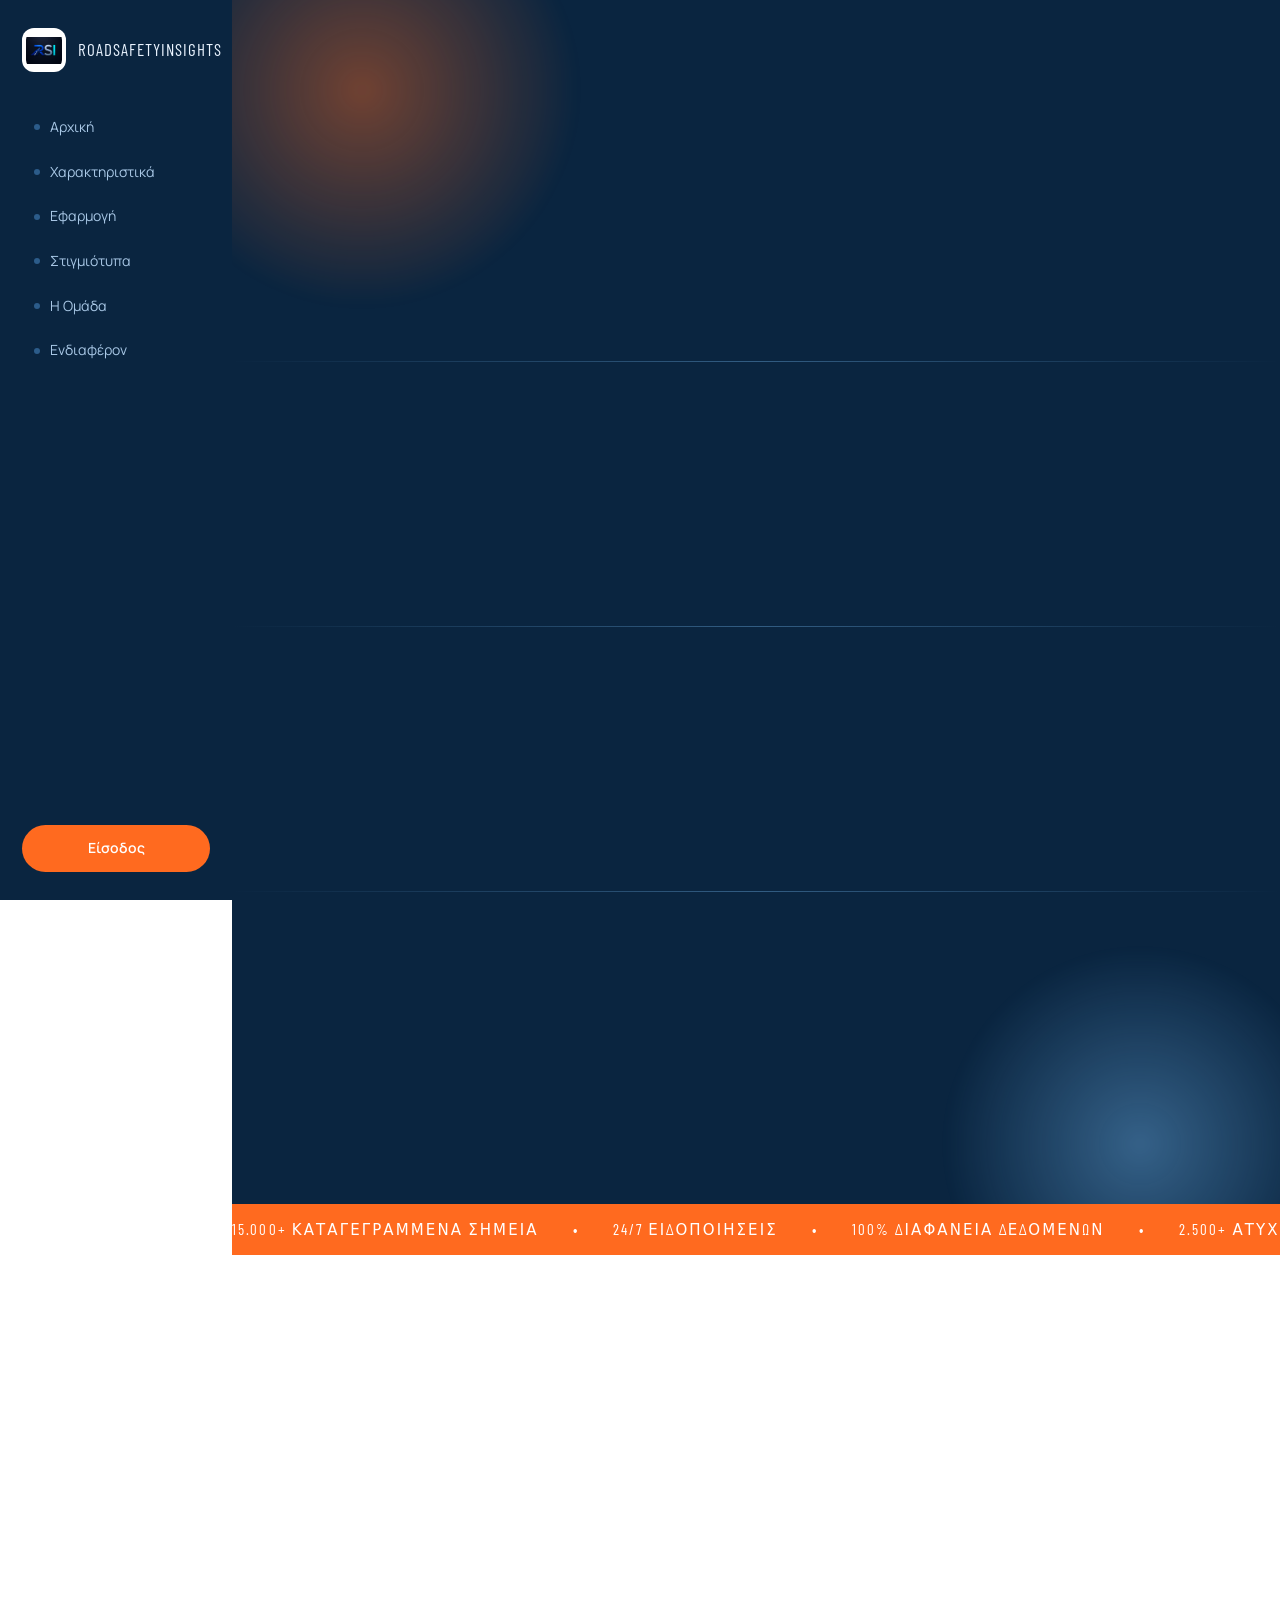
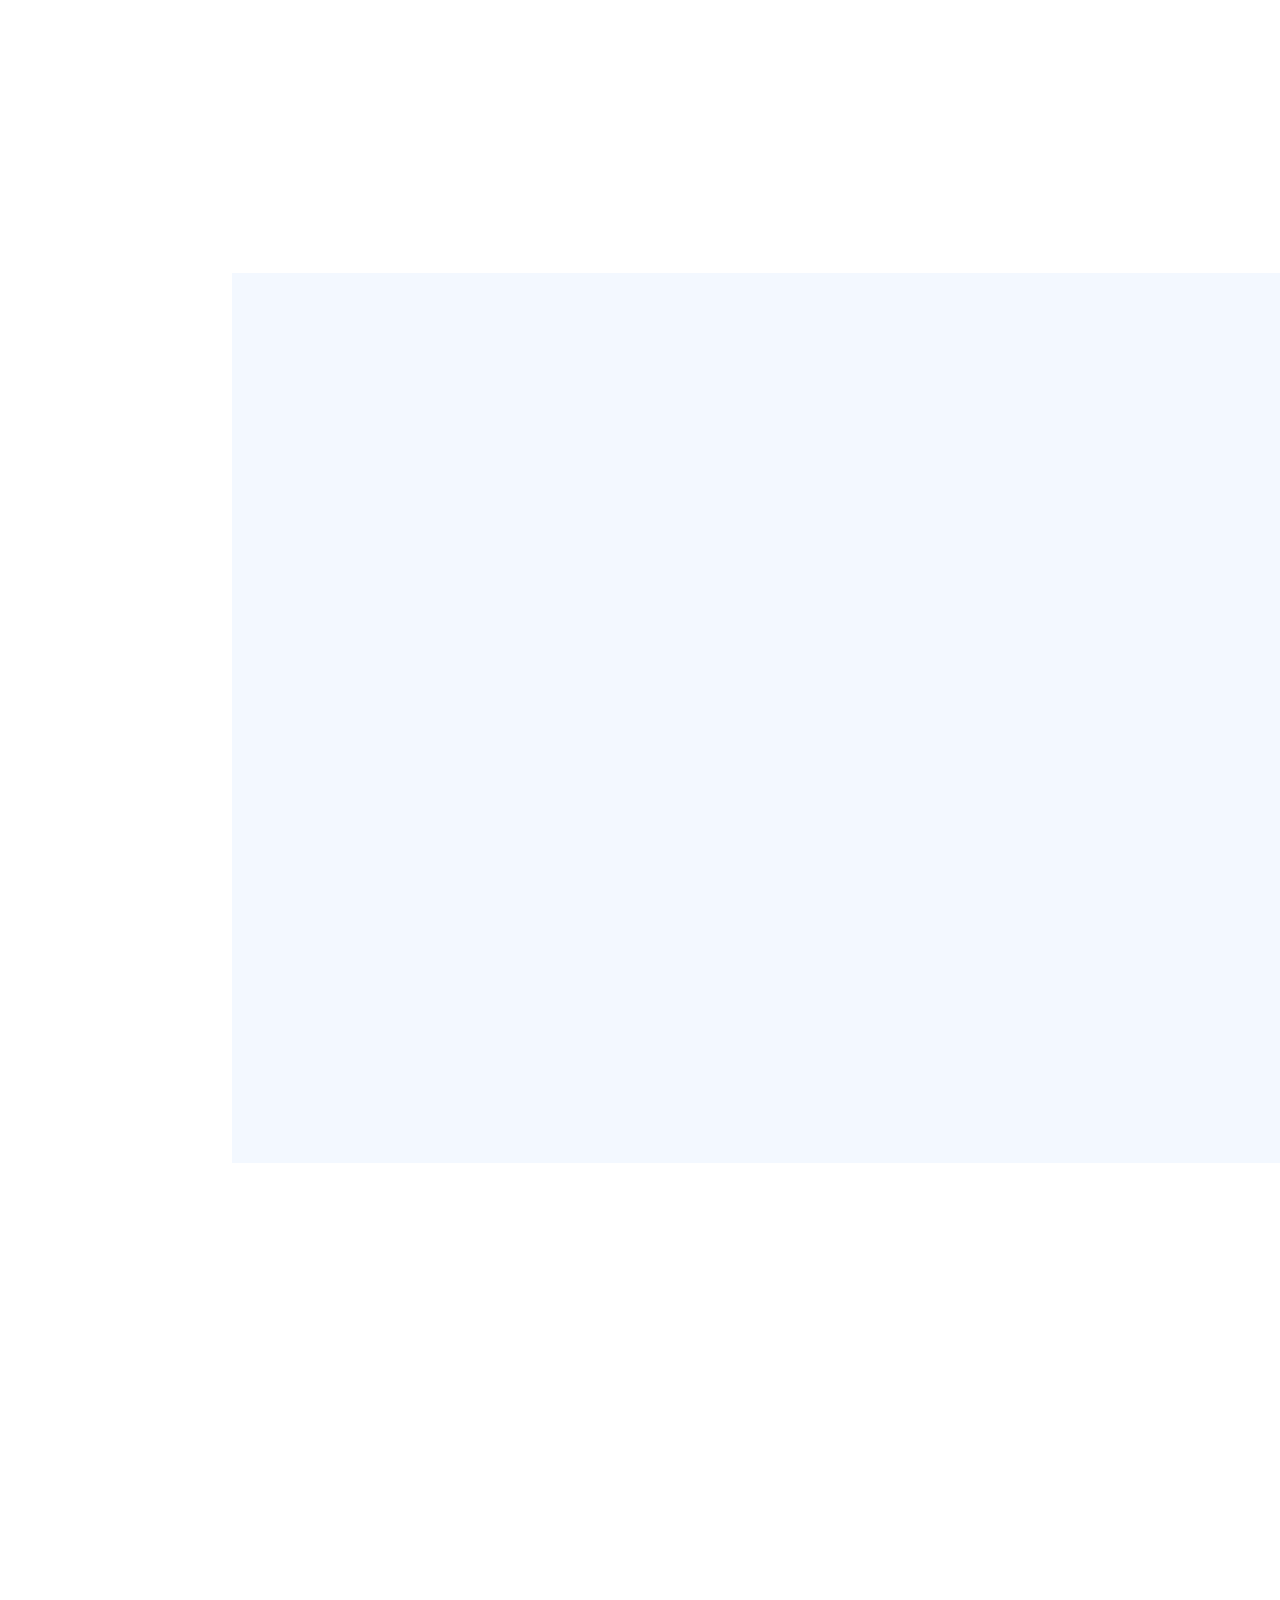
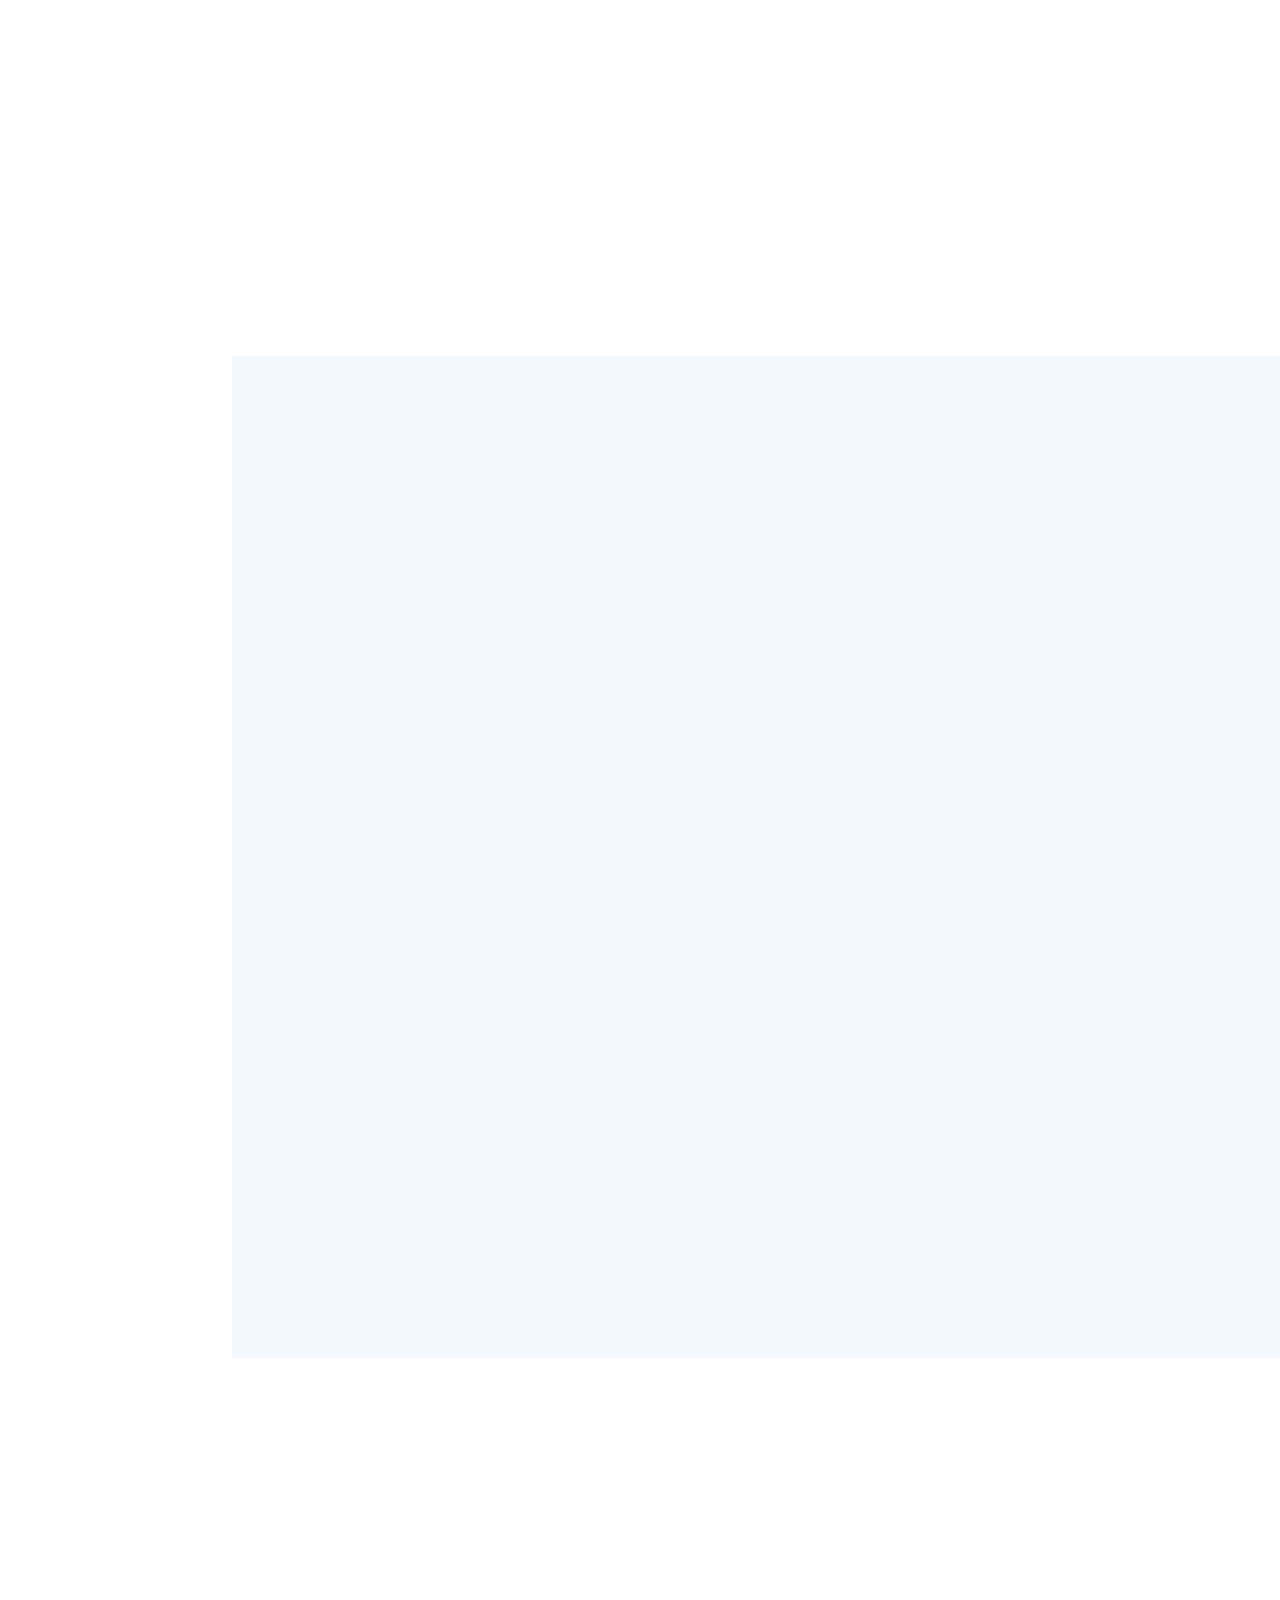
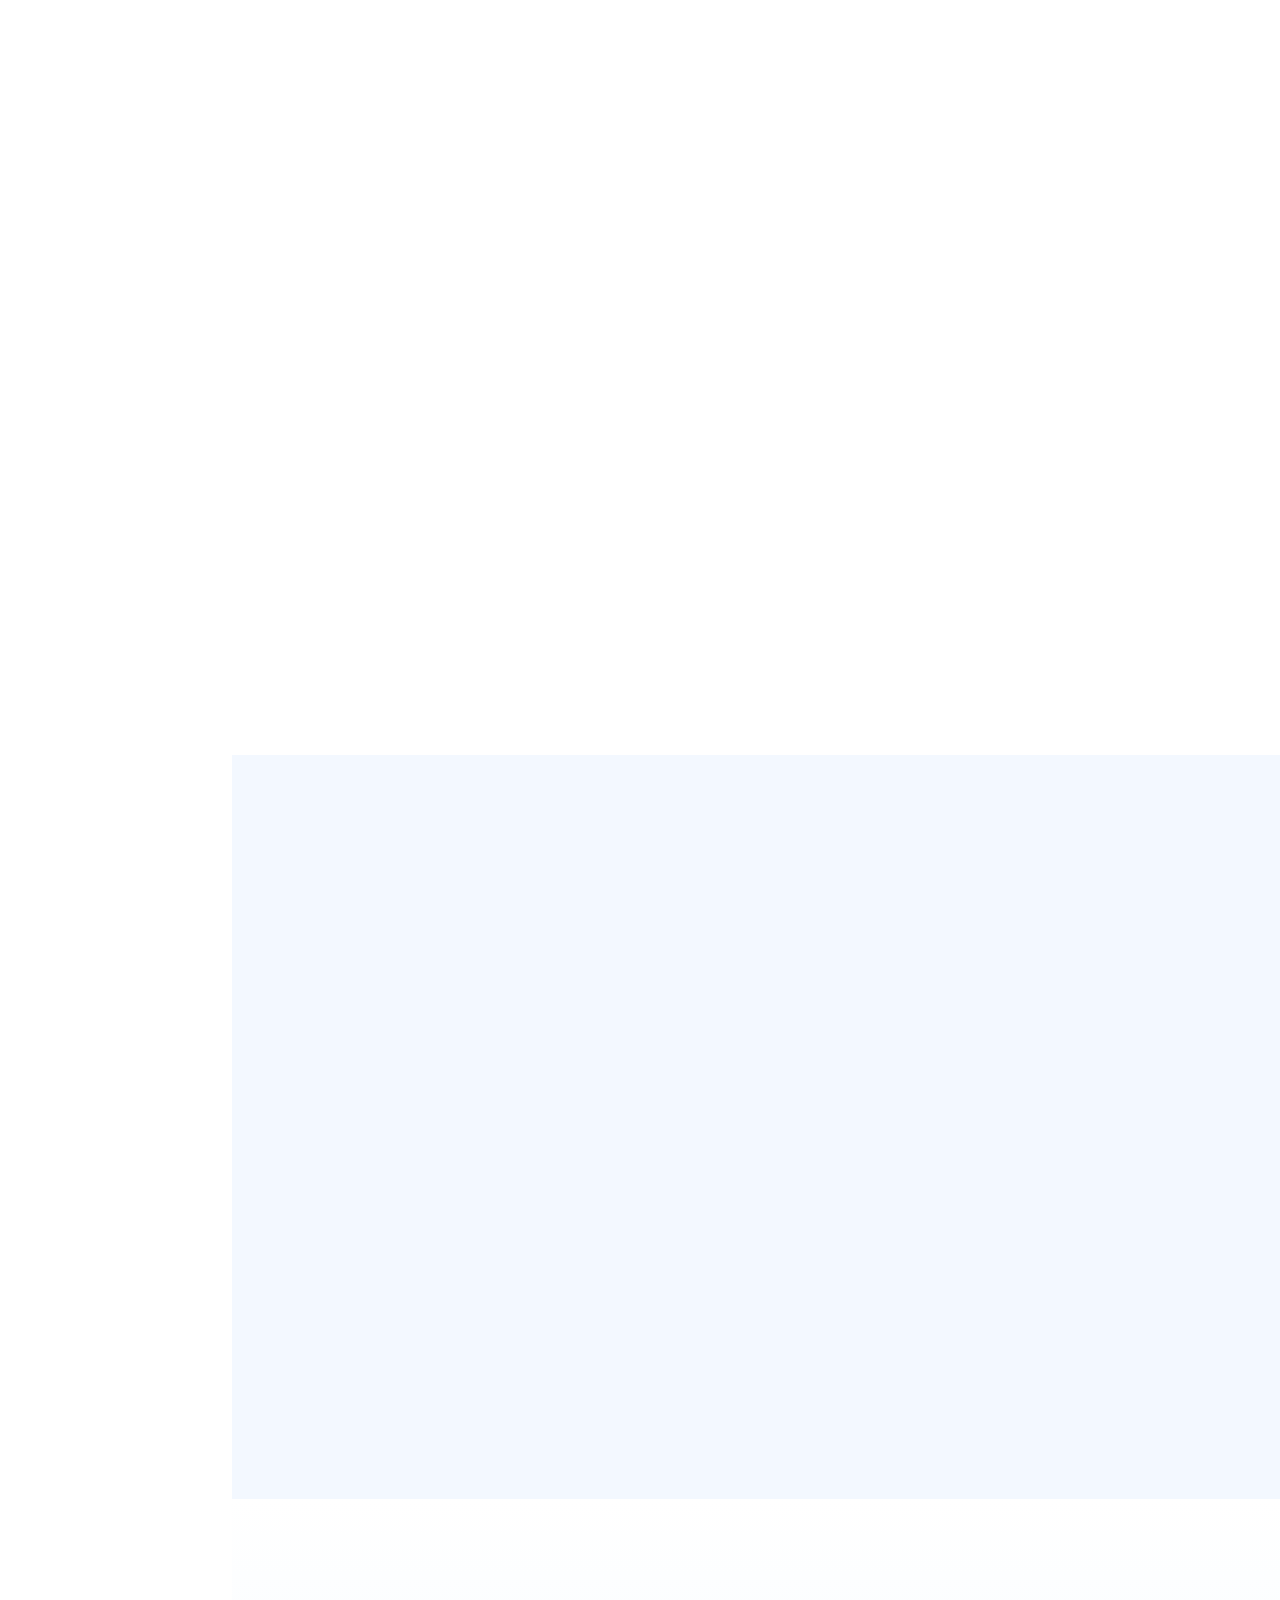
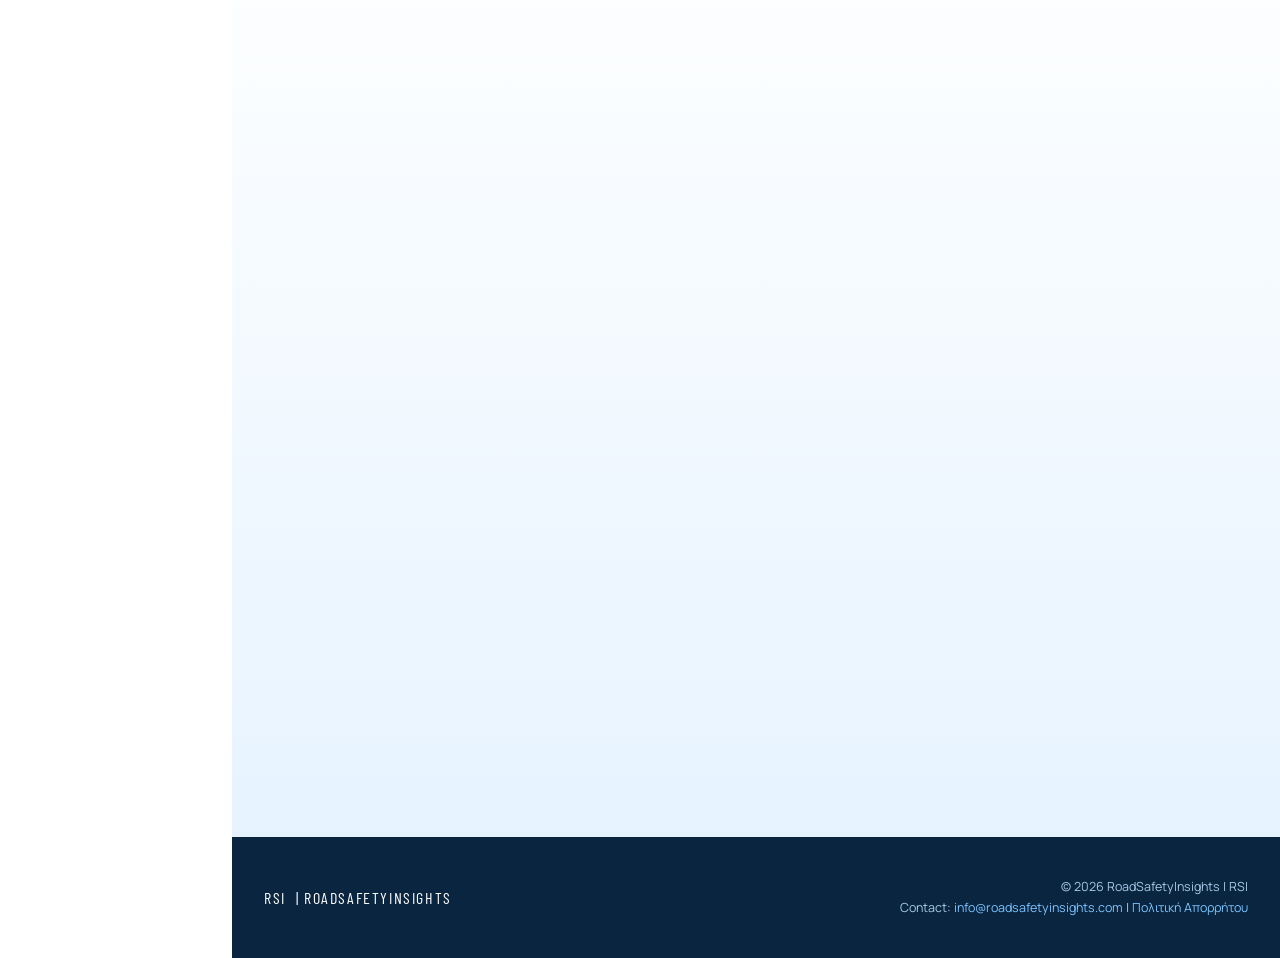
==== commit 7a54f621: "Update index.html" ====
--- a/index.html
+++ b/index.html
@@ -370,12 +370,26 @@
           </div>
       </section>
     </main>
+
+    <!-- COOKIE BANNER -->
+    <div id="cookie-banner" class="cookie-banner" hidden>
+      <div class="wrap cookie-banner__inner">
+        <p>
+          Χρησιμοποιούμε cookies για να βελτιώσουμε την εμπειρία σας στο <strong>RoadSafetyInsights</strong>. 
+          Συνεχίζοντας την περιήγηση, αποδέχεστε τη χρήση τους.
+        </p>
+        <button id="cookie-accept" class="btn btn--solid btn--sm" type="button">Αποδοχή</button>
+      </div>
+    </div>
     <footer class="foot">
       <div class="wrap foot__inner">
         <span class="foot__brand"><span aria-hidden="true">RSI</span>|  RoadSafetyInsights</span>
         <div class="foot__meta">
           <p>© 2026 RoadSafetyInsights | RSI</p>
-          <p>Contact: <a href="mailto:info@roadsafetyinsights.com">info@roadsafetyinsights.com</a></p>
+          <p>
+            Contact: <a href="mailto:info@roadsafetyinsights.com">info@roadsafetyinsights.com</a> | 
+            <a href="/privacy.html">Πολιτική Απορρήτου</a>
+          </p>
         </div>
       </div>
     </footer>
--- a/css/style.css
+++ b/css/style.css
@@ -18,8 +18,15 @@
   --sh: 0 18px 44px -28px rgba(10, 37, 64, 0.55);
 }
 
-* { box-sizing: border-box; }
-html { scroll-behavior: smooth; scroll-padding-top: 80px; }
+* {
+  box-sizing: border-box;
+}
+
+html {
+  scroll-behavior: smooth;
+  scroll-padding-top: 80px;
+}
+
 body {
   margin: 0;
   font-family: var(--font-body);
@@ -29,264 +36,1311 @@
   line-height: 1.62;
   -webkit-font-smoothing: antialiased;
 }
-img { max-width: 100%; display: block; }
-a { color: inherit; text-decoration: none; }
-p { margin: 0; }
-h1, h2, h3 { margin: 0; font-family: var(--font-display); line-height: 1.02; letter-spacing: 0.005em; text-transform: uppercase; }
-em { font-style: normal; }
-
-.skip { position: absolute; left: -9999px; }
-.skip:focus { left: 12px; top: 12px; background: var(--orange); color: #fff; padding: 8px 14px; border-radius: 8px; z-index: 99; }
+
+img {
+  max-width: 100%;
+  display: block;
+}
+
+a {
+  color: inherit;
+  text-decoration: none;
+}
+
+p {
+  margin: 0;
+}
+
+h1, 
+h2, 
+h3 {
+  margin: 0;
+  font-family: var(--font-display);
+  line-height: 1.02;
+  letter-spacing: 0.005em;
+  text-transform: uppercase;
+}
+
+em {
+  font-style: normal;
+}
+
+.skip {
+  position: absolute;
+  left: -9999px;
+}
+
+.skip:focus {
+  left: 12px;
+  top: 12px;
+  background: var(--orange);
+  color: #fff;
+  padding: 8px 14px;
+  border-radius: 8px;
+  z-index: 99;
+}
 
 /* ---------- left rail ---------- */
 .rail {
-  position: fixed; inset: 0 auto 0 0; width: var(--rail-w); z-index: 50;
-  display: flex; flex-direction: column; gap: 26px;
-  padding: 28px 22px; background: var(--navy); color: #eaf4ff;
-}
-.rail__logo { display: flex; align-items: center; gap: 12px; }
+  position: fixed;
+  inset: 0 auto 0 0;
+  width: var(--rail-w);
+  z-index: 50;
+  display: flex;
+  flex-direction: column;
+  gap: 26px;
+  padding: 28px 22px;
+  background: var(--navy);
+  color: #eaf4ff;
+}
+
+.rail__logo {
+  display: flex;
+  align-items: center;
+  gap: 12px;
+}
+
 .rail__mark {
-  display: block; width: 44px; height: 44px; flex: none;
-  border-radius: 12px; background: #fff; object-fit: contain; padding: 4px;
-}
-.rail__name { font-family: var(--font-display); font-size: 17px; line-height: 1.05; text-transform: uppercase; letter-spacing: 0.06em; }
-.rail__nav { display: flex; flex-direction: column; gap: 2px; margin-top: 8px; }
+  display: block;
+  width: 44px;
+  height: 44px;
+  flex: none;
+  border-radius: 12px;
+  background: #fff;
+  object-fit: contain;
+  padding: 4px;
+}
+
+.rail__name {
+  font-family: var(--font-display);
+  font-size: 17px;
+  line-height: 1.05;
+  text-transform: uppercase;
+  letter-spacing: 0.06em;
+}
+
+.rail__nav {
+  display: flex;
+  flex-direction: column;
+  gap: 2px;
+  margin-top: 8px;
+}
+
 .rail__nav a {
-  display: flex; align-items: center; gap: 10px;
-  padding: 10px 12px; border-radius: 10px; font-size: 14px; color: #a9c8e6;
+  display: flex;
+  align-items: center;
+  gap: 10px;
+  padding: 10px 12px;
+  border-radius: 10px;
+  font-size: 14px;
+  color: #a9c8e6;
   transition: background 0.25s ease, color 0.25s ease, transform 0.25s ease;
 }
-.rail__nav a i { width: 6px; height: 6px; border-radius: 50%; background: #2c5c8a; transition: all 0.25s ease; }
-.rail__nav a:hover { color: #fff; background: rgba(255, 255, 255, 0.07); transform: translateX(3px); }
-.rail__nav a.is-active { color: #fff; background: rgba(255, 106, 31, 0.16); }
-.rail__nav a.is-active i { background: var(--orange); box-shadow: 0 0 0 4px rgba(255, 106, 31, 0.22); }
+
+.rail__nav a i {
+  width: 6px;
+  height: 6px;
+  border-radius: 50%;
+  background: #2c5c8a;
+  transition: all 0.25s ease;
+}
+
+.rail__nav a:hover {
+  color: #fff;
+  background: rgba(255, 255, 255, 0.07);
+  transform: translateX(3px);
+}
+
+.rail__nav a.is-active {
+  color: #fff;
+  background: rgba(255, 106, 31, 0.16);
+}
+
+.rail__nav a.is-active i {
+  background: var(--orange);
+  box-shadow: 0 0 0 4px rgba(255, 106, 31, 0.22);
+}
+
 .rail__cta {
-  margin-top: auto; text-align: center; border-radius: 999px; padding: 12px 18px;
-  background: var(--orange); color: #fff; font-weight: 600; font-size: 14px;
+  margin-top: auto;
+  text-align: center;
+  border-radius: 999px;
+  padding: 12px 18px;
+  background: var(--orange);
+  color: #fff;
+  font-weight: 600;
+  font-size: 14px;
   transition: transform 0.25s ease, background 0.25s ease;
 }
-.rail__cta:hover { transform: translateY(-2px); background: var(--orange-2); }
-
-.topbar { display: none; }
-.burger { width: 42px; height: 42px; border-radius: 10px; border: 1px solid rgba(255,255,255,0.25); background: transparent; display: flex; flex-direction: column; justify-content: center; align-items: center; gap: 5px; cursor: pointer; }
-.burger span { width: 16px; height: 2px; background: #fff; }
-
-.progress { position: fixed; top: 0; left: var(--rail-w); right: 0; height: 3px; background: linear-gradient(90deg, var(--orange), var(--sky)); transform-origin: 0 50%; transform: scaleX(0); z-index: 60; }
-
-main, .foot { margin-left: var(--rail-w); }
+
+.rail__cta:hover {
+  transform: translateY(-2px);
+  background: var(--orange-2);
+}
+
+.topbar {
+  display: none;
+}
+
+.burger {
+  width: 42px;
+  height: 42px;
+  border-radius: 10px;
+  border: 1px solid rgba(255,255,255,0.25);
+  background: transparent;
+  display: flex;
+  flex-direction: column;
+  justify-content: center;
+  align-items: center;
+  gap: 5px;
+  cursor: pointer;
+}
+
+.burger span {
+  width: 16px;
+  height: 2px;
+  background: #fff;
+}
+
+.progress {
+  position: fixed;
+  top: 0;
+  left: var(--rail-w);
+  right: 0;
+  height: 3px;
+  background: linear-gradient(90deg, var(--orange), var(--sky));
+  transform-origin: 0 50%;
+  transform: scaleX(0);
+  z-index: 60;
+}
+
+main, 
+.foot {
+  margin-left: var(--rail-w);
+}
 
 /* ---------- shared ---------- */
-.wrap { width: min(1060px, 100% - 64px); margin-inline: auto; }
-.band { padding: 104px 0; }
-.band--ink { background: var(--paper-2); }
-.band--cta { background: linear-gradient(180deg, var(--paper) 0%, var(--sky-soft) 100%); }
-
-.eyebrow { font-family: var(--font-display); font-size: 14px; letter-spacing: 0.28em; text-transform: uppercase; color: var(--orange); }
-.head { max-width: 46rem; }
-.head--center { margin-inline: auto; text-align: center; }
-.head h2 { margin-top: 12px; font-size: clamp(34px, 4.6vw, 58px); font-weight: 700; }
-.head__intro { margin-top: 16px; color: var(--ink-soft); }
-
-.lead { margin-top: 16px; color: var(--ink-soft); max-width: 36rem; }
-.lead--sm { font-size: 14.5px; }
-.tiny { margin-top: 22px; font-size: 12px; letter-spacing: 0.06em; color: var(--ink-soft); }
+.wrap {
+  width: min(1060px, 100% - 64px);
+  margin-inline: auto;
+}
+
+.band {
+  padding: 104px 0;
+}
+
+.band--ink {
+  background: var(--paper-2);
+}
+
+.band--cta {
+  background: linear-gradient(180deg, var(--paper) 0%, var(--sky-soft) 100%);
+}
+
+.eyebrow {
+  font-family: var(--font-display);
+  font-size: 14px;
+  letter-spacing: 0.28em;
+  text-transform: uppercase;
+  color: var(--orange);
+}
+
+.head {
+  max-width: 46rem;
+}
+
+.head--center {
+  margin-inline: auto;
+  text-align: center;
+}
+
+.head h2 {
+  margin-top: 12px;
+  font-size: clamp(34px, 4.6vw, 58px);
+  font-weight: 700;
+}
+
+.head__intro {
+  margin-top: 16px;
+  color: var(--ink-soft);
+}
+
+.lead {
+  margin-top: 16px;
+  color: var(--ink-soft);
+  max-width: 36rem;
+}
+
+.lead--sm {
+  font-size: 14.5px;
+}
+
+.tiny {
+  margin-top: 22px;
+  font-size: 12px;
+  letter-spacing: 0.06em;
+  color: var(--ink-soft);
+}
 
 .tag {
-  display: inline-flex; align-items: center; gap: 9px;
-  border: 1px solid var(--line); background: #fff; color: var(--navy-2);
-  border-radius: 999px; padding: 7px 15px; font-size: 12.5px; font-weight: 500;
-}
-.tag--soft { margin-top: 18px; background: var(--sky-soft); border-color: transparent; }
-.blip { width: 8px; height: 8px; border-radius: 50%; background: var(--orange); animation: blip 2s ease-in-out infinite; }
-@keyframes blip { 0%,100% { box-shadow: 0 0 0 0 rgba(255,106,31,.55);} 50% { box-shadow: 0 0 0 8px rgba(255,106,31,0);} }
+  display: inline-flex;
+  align-items: center;
+  gap: 9px;
+  border: 1px solid var(--line);
+  background: #fff;
+  color: var(--navy-2);
+  border-radius: 999px;
+  padding: 7px 15px;
+  font-size: 12.5px;
+  font-weight: 500;
+}
+
+.tag--soft {
+  margin-top: 18px;
+  background: var(--sky-soft);
+  border-color: transparent;
+}
+
+.blip {
+  width: 8px;
+  height: 8px;
+  border-radius: 50%;
+  background: var(--orange);
+  animation: blip 2s ease-in-out infinite;
+}
+
+@keyframes blip {
+  0%, 100% {
+    box-shadow: 0 0 0 0 rgba(255,106,31,.55);
+  }
+  50% {
+    box-shadow: 0 0 0 8px rgba(255,106,31,0);
+  }
+}
 
 .btn {
-  display: inline-flex; align-items: center; gap: 9px; cursor: pointer;
-  border-radius: 999px; padding: 13px 26px; font-size: 14.5px; font-weight: 600;
-  border: 1px solid transparent; font-family: var(--font-body);
+  display: inline-flex;
+  align-items: center;
+  gap: 9px;
+  cursor: pointer;
+  border-radius: 999px;
+  padding: 13px 26px;
+  font-size: 14.5px;
+  font-weight: 600;
+  border: 1px solid transparent;
+  font-family: var(--font-body);
   transition: transform .25s ease, background .25s ease, color .25s ease, border-color .25s ease, box-shadow .25s ease;
 }
-.btn--solid { background: var(--orange); color: #fff; box-shadow: 0 16px 34px -18px rgba(255, 106, 31, 0.85); }
-.btn--solid:hover { transform: translateY(-2px); background: #ff7d38; }
-.btn--line { border-color: var(--navy); color: var(--navy); background: transparent; }
-.btn--line:hover { background: var(--navy); color: #fff; }
-.btn--block { width: 100%; justify-content: center; margin-top: 20px; }
-.arrow { transition: transform .25s ease; }
-.btn:hover .arrow { transform: translateX(4px); }
-.row-actions { margin-top: 28px; display: flex; flex-wrap: wrap; gap: 12px; }
-
-.val--hot { color: #e2452f; }
-.val--warm { color: var(--orange); }
-.val--cool { color: var(--navy-2); }
-.val--sky { color: #2f8fd6; }
+
+.btn--solid {
+  background: var(--orange);
+  color: #fff;
+  box-shadow: 0 16px 34px -18px rgba(255, 106, 31, 0.85);
+}
+
+.btn--solid:hover {
+  transform: translateY(-2px);
+  background: #ff7d38;
+}
+
+.btn--line {
+  border-color: var(--navy);
+  color: var(--navy);
+  background: transparent;
+}
+
+.btn--line:hover {
+  background: var(--navy);
+  color: #fff;
+}
+
+.btn--block {
+  width: 100%;
+  justify-content: center;
+  margin-top: 20px;
+}
+
+.arrow {
+  transition: transform .25s ease;
+}
+
+.btn:hover .arrow {
+  transform: translateX(4px);
+}
+
+.row-actions {
+  margin-top: 28px;
+  display: flex;
+  flex-wrap: wrap;
+  gap: 12px;
+}
+
+.val--hot {
+  color: #e2452f;
+}
+
+.val--warm {
+  color: var(--orange);
+}
+
+.val--cool {
+  color: var(--navy-2);
+}
+
+.val--sky {
+  color: #2f8fd6;
+}
 
 /* ---------- hero ---------- */
-.hero { position: relative; overflow: hidden; padding: 132px 0 104px; background: var(--navy); color: #eaf4ff; }
-.hero .tag { background: rgba(255,255,255,.08); border-color: rgba(255,255,255,.18); color: #eaf4ff; }
-.hero__bg { position: absolute; inset: 0; }
-.orb { position: absolute; border-radius: 50%; filter: blur(4px); }
-.orb--a { width: 620px; height: 620px; left: -180px; top: -220px; background: radial-gradient(closest-side, rgba(255,106,31,.42), transparent 70%); animation: float 16s ease-in-out infinite alternate; }
-.orb--b { width: 560px; height: 560px; right: -140px; bottom: -220px; background: radial-gradient(closest-side, rgba(124,196,255,.38), transparent 70%); animation: float 20s ease-in-out infinite alternate-reverse; }
-@keyframes float { from { transform: translate3d(0,0,0);} to { transform: translate3d(60px,40px,0) scale(1.1);} }
-.lane { position: absolute; left: 0; right: 0; height: 1px; background: linear-gradient(90deg, transparent, rgba(124,196,255,.35), transparent); }
-.lane--1 { top: 30%; animation: sweep 7s linear infinite; }
-.lane--2 { top: 52%; animation: sweep 9s linear infinite 1.5s; }
-.lane--3 { top: 74%; animation: sweep 11s linear infinite 3s; }
-@keyframes sweep { 0% { transform: translateX(-40%); opacity: 0; } 30% { opacity: 1; } 100% { transform: translateX(40%); opacity: 0; } }
-.hero .wrap { position: relative; }
-.hero__title { margin-top: 22px; font-size: clamp(44px, 7vw, 96px); font-weight: 700; max-width: 16ch; }
-.hero__title em { display: block; background: linear-gradient(100deg, var(--orange) 0%, var(--orange-2) 45%, var(--sky) 100%); -webkit-background-clip: text; background-clip: text; color: transparent; }
-.hero__lead { margin-top: 22px; max-width: 36rem; font-size: 18px; color: #b9d5ef; }
-.hero__foot { margin-top: 44px; padding-top: 22px; border-top: 1px solid rgba(255,255,255,.14); max-width: 44rem; font-size: 13px; color: #a9c8e6; }
-.hero__foot strong { display: block; font-family: var(--font-display); letter-spacing: 0.1em; text-transform: uppercase; font-size: 14px; color: #fff; }
+.hero {
+  position: relative;
+  overflow: hidden;
+  padding: 132px 0 104px;
+  background: var(--navy);
+  color: #eaf4ff;
+}
+
+.hero .tag {
+  background: rgba(255,255,255,.08);
+  border-color: rgba(255,255,255,.18);
+  color: #eaf4ff;
+}
+
+.hero__bg {
+  position: absolute;
+  inset: 0;
+}
+
+.orb {
+  position: absolute;
+  border-radius: 50%;
+  filter: blur(4px);
+}
+
+.orb--a {
+  width: 620px;
+  height: 620px;
+  left: -180px;
+  top: -220px;
+  background: radial-gradient(closest-side, rgba(255,106,31,.42), transparent 70%);
+  animation: float 16s ease-in-out infinite alternate;
+}
+
+.orb--b {
+  width: 560px;
+  height: 560px;
+  right: -140px;
+  bottom: -220px;
+  background: radial-gradient(closest-side, rgba(124,196,255,.38), transparent 70%);
+  animation: float 20s ease-in-out infinite alternate-reverse;
+}
+
+@keyframes float {
+  from {
+    transform: translate3d(0,0,0);
+  }
+  to {
+    transform: translate3d(60px,40px,0) scale(1.1);
+  }
+}
+
+.lane {
+  position: absolute;
+  left: 0;
+  right: 0;
+  height: 1px;
+  background: linear-gradient(90deg, transparent, rgba(124,196,255,.35), transparent);
+}
+
+.lane--1 {
+  top: 30%;
+  animation: sweep 7s linear infinite;
+}
+
+.lane--2 {
+  top: 52%;
+  animation: sweep 9s linear infinite 1.5s;
+}
+
+.lane--3 {
+  top: 74%;
+  animation: sweep 11s linear infinite 3s;
+}
+
+@keyframes sweep {
+  0% {
+    transform: translateX(-40%);
+    opacity: 0;
+  }
+  30% {
+    opacity: 1;
+  }
+  100% {
+    transform: translateX(40%);
+    opacity: 0;
+  }
+}
+
+.hero .wrap {
+  position: relative;
+}
+
+.hero__title {
+  margin-top: 22px;
+  font-size: clamp(44px, 7vw, 96px);
+  font-weight: 700;
+  max-width: 16ch;
+}
+
+.hero__title em {
+  display: block;
+  background: linear-gradient(100deg, var(--orange) 0%, var(--orange-2) 45%, var(--sky) 100%);
+  -webkit-background-clip: text;
+  background-clip: text;
+  color: transparent;
+}
+
+.hero__lead {
+  margin-top: 22px;
+  max-width: 36rem;
+  font-size: 18px;
+  color: #b9d5ef;
+}
+
+.hero__foot {
+  margin-top: 44px;
+  padding-top: 22px;
+  border-top: 1px solid rgba(255,255,255,.14);
+  max-width: 44rem;
+  font-size: 13px;
+  color: #a9c8e6;
+}
+
+.hero__foot strong {
+  display: block;
+  font-family: var(--font-display);
+  letter-spacing: 0.1em;
+  text-transform: uppercase;
+  font-size: 14px;
+  color: #fff;
+}
 
 /* ---------- ticker ---------- */
-.ticker { overflow: hidden; background: var(--orange); color: #fff; padding: 13px 0; }
-.ticker__track { display: flex; gap: 34px; white-space: nowrap; width: max-content; font-family: var(--font-display); text-transform: uppercase; letter-spacing: 0.14em; font-size: 15px; animation: slide 28s linear infinite; }
-@keyframes slide { to { transform: translateX(-50%); } }
+.ticker {
+  overflow: hidden;
+  background: var(--orange);
+  color: #fff;
+  padding: 13px 0;
+}
+
+.ticker__track {
+  display: flex;
+  gap: 34px;
+  white-space: nowrap;
+  width: max-content;
+  font-family: var(--font-display);
+  text-transform: uppercase;
+  letter-spacing: 0.14em;
+  font-size: 15px;
+  animation: slide 28s linear infinite;
+}
+
+@keyframes slide {
+  to {
+    transform: translateX(-50%);
+  }
+}
 
 /* ---------- layers ---------- */
-.layers { list-style: none; margin: 0; padding: 0; }
+.layers {
+  list-style: none;
+  margin: 0;
+  padding: 0;
+}
+
 .layer {
-  display: grid; grid-template-columns: 66px 1fr auto; align-items: center; gap: 24px;
-  padding: 28px 8px; border-top: 1px solid var(--line);
+  display: grid;
+  grid-template-columns: 66px 1fr auto;
+  align-items: center;
+  gap: 24px;
+  padding: 28px 8px;
+  border-top: 1px solid var(--line);
   transition: background .3s ease, padding .3s ease;
 }
-.layer:last-child { border-bottom: 1px solid var(--line); }
-.layer:hover { background: var(--sky-soft); padding-left: 20px; padding-right: 20px; }
-.layer__no { font-family: var(--font-display); font-size: 34px; color: var(--sky); }
-.layer__body h3 { font-size: 26px; }
-.layer__body p { margin-top: 6px; font-size: 14.5px; color: var(--ink-soft); max-width: 48ch; }
-.layer__val { font-family: var(--font-display); font-size: 34px; }
+
+.layer:last-child {
+  border-bottom: 1px solid var(--line);
+}
+
+.layer:hover {
+  background: var(--sky-soft);
+  padding-left: 20px;
+  padding-right: 20px;
+}
+
+.layer__no {
+  font-family: var(--font-display);
+  font-size: 34px;
+  color: var(--sky);
+}
+
+.layer__body h3 {
+  font-size: 26px;
+}
+
+.layer__body p {
+  margin-top: 6px;
+  font-size: 14.5px;
+  color: var(--ink-soft);
+  max-width: 48ch;
+}
+
+.layer__val {
+  font-family: var(--font-display);
+  font-size: 34px;
+}
 
 /* ---------- tiles ---------- */
-.tiles { margin-top: 52px; display: grid; grid-template-columns: repeat(2, 1fr); gap: 18px; }
+.tiles {
+  margin-top: 52px;
+  display: grid;
+  grid-template-columns: repeat(2, 1fr);
+  gap: 18px;
+}
+
 .tile {
-  position: relative; overflow: hidden; background: #fff; border: 1px solid var(--line);
-  border-radius: 4px 22px 4px 22px; padding: 30px;
+  position: relative;
+  overflow: hidden;
+  background: #fff;
+  border: 1px solid var(--line);
+  border-radius: 4px 22px 4px 22px;
+  padding: 30px;
   transition: transform .35s ease, box-shadow .35s ease, border-color .35s ease;
 }
-.tile::before { content: ""; position: absolute; left: 0; top: 0; bottom: 0; width: 4px; background: var(--orange); transform: scaleY(0); transform-origin: bottom; transition: transform .35s ease; }
-.tile:hover { transform: translateY(-6px); box-shadow: var(--sh); border-color: var(--sky); }
-.tile:hover::before { transform: scaleY(1); }
-.tile__icon { display: grid; place-items: center; width: 48px; height: 48px; border-radius: 14px; background: var(--sky-soft); color: var(--navy); transition: background .3s ease, color .3s ease; }
-.tile:hover .tile__icon { background: var(--orange); color: #fff; }
-.tile h3 { margin-top: 18px; font-size: 24px; }
-.tile p { margin-top: 8px; font-size: 14.5px; color: var(--ink-soft); }
+
+.tile::before {
+  content: "";
+  position: absolute;
+  left: 0;
+  top: 0;
+  bottom: 0;
+  width: 4px;
+  background: var(--orange);
+  transform: scaleY(0);
+  transform-origin: bottom;
+  transition: transform .35s ease;
+}
+
+.tile:hover {
+  transform: translateY(-6px);
+  box-shadow: var(--sh);
+  border-color: var(--sky);
+}
+
+.tile:hover::before {
+  transform: scaleY(1);
+}
+
+.tile__icon {
+  display: grid;
+  place-items: center;
+  width: 48px;
+  height: 48px;
+  border-radius: 14px;
+  background: var(--sky-soft);
+  color: var(--navy);
+  transition: background .3s ease, color .3s ease;
+}
+
+.tile:hover .tile__icon {
+  background: var(--orange);
+  color: #fff;
+}
+
+.tile h3 {
+  margin-top: 18px;
+  font-size: 24px;
+}
+
+.tile p {
+  margin-top: 8px;
+  font-size: 14.5px;
+  color: var(--ink-soft);
+}
 
 /* ---------- zigzag ---------- */
-.zig { display: grid; grid-template-columns: 1.05fr 0.95fr; gap: 48px; align-items: start; }
-.zig h2 { margin-top: 12px; font-size: clamp(32px, 4vw, 52px); font-weight: 700; }
-.zig h2 em { color: var(--orange); }
-.mini-stats { margin: 34px 0 0; padding: 22px 0 0; border-top: 2px solid var(--navy); display: grid; grid-template-columns: repeat(3, 1fr); gap: 16px; }
-.mini-stats dt { font-family: var(--font-display); font-size: 30px; }
-.mini-stats dd { margin: 0; font-size: 12.5px; color: var(--ink-soft); }
-
-.zig__panel { background: var(--navy); color: #eaf4ff; border-radius: 24px; padding: 34px; box-shadow: var(--sh); }
-.zig__panel h3 { margin-top: 10px; font-size: 30px; }
-.zig__panel .lead { color: #a9c8e6; }
-.bars { list-style: none; margin: 26px 0 0; padding: 0; display: grid; gap: 20px; }
-.bars li { display: grid; grid-template-columns: auto 1fr; align-items: baseline; gap: 12px; }
-.bars__n { font-family: var(--font-display); font-size: 26px; }
-.bars li > span:nth-child(2) { font-size: 13px; color: #a9c8e6; }
-.bars i { grid-column: 1 / -1; height: 6px; border-radius: 4px; background: rgba(255,255,255,.12); position: relative; }
-.bars i::after { content: ""; position: absolute; inset: 0 auto 0 0; width: var(--w); border-radius: 4px; background: linear-gradient(90deg, var(--orange), var(--sky)); }
+.zig {
+  display: grid;
+  grid-template-columns: 1.05fr 0.95fr;
+  gap: 48px;
+  align-items: start;
+}
+
+.zig h2 {
+  margin-top: 12px;
+  font-size: clamp(32px, 4vw, 52px);
+  font-weight: 700;
+}
+
+.zig h2 em {
+  color: var(--orange);
+}
+
+.mini-stats {
+  margin: 34px 0 0;
+  padding: 22px 0 0;
+  border-top: 2px solid var(--navy);
+  display: grid;
+  grid-template-columns: repeat(3, 1fr);
+  gap: 16px;
+}
+
+.mini-stats dt {
+  font-family: var(--font-display);
+  font-size: 30px;
+}
+
+.mini-stats dd {
+  margin: 0;
+  font-size: 12.5px;
+  color: var(--ink-soft);
+}
+
+.zig__panel {
+  background: var(--navy);
+  color: #eaf4ff;
+  border-radius: 24px;
+  padding: 34px;
+  box-shadow: var(--sh);
+}
+
+.zig__panel h3 {
+  margin-top: 10px;
+  font-size: 30px;
+}
+
+.zig__panel .lead {
+  color: #a9c8e6;
+}
+
+.bars {
+  list-style: none;
+  margin: 26px 0 0;
+  padding: 0;
+  display: grid;
+  gap: 20px;
+}
+
+.bars li {
+  display: grid;
+  grid-template-columns: auto 1fr;
+  align-items: baseline;
+  gap: 12px;
+}
+
+.bars__n {
+  font-family: var(--font-display);
+  font-size: 26px;
+}
+
+.bars li > span:nth-child(2) {
+  font-size: 13px;
+  color: #a9c8e6;
+}
+
+.bars i {
+  grid-column: 1 / -1;
+  height: 6px;
+  border-radius: 4px;
+  background: rgba(255,255,255,.12);
+  position: relative;
+}
+
+.bars i::after {
+  content: "";
+  position: absolute;
+  inset: 0 auto 0 0;
+  width: var(--w);
+  border-radius: 4px;
+  background: linear-gradient(90deg, var(--orange), var(--sky));
+}
 
 /* ---------- shots ---------- */
-.shots { margin-top: 52px; display: grid; grid-template-columns: repeat(2, 1fr); gap: 20px; }
-.shot { margin: 0; background: #fff; border: 1px solid var(--line); border-radius: 22px; padding: 12px; overflow: hidden; transition: transform .35s ease, box-shadow .35s ease; }
-.shot:hover { transform: translateY(-5px); box-shadow: var(--sh); }
-.shot img { width: 100%; height: auto; border-radius: 14px; transition: transform .6s ease; }
-.shot:hover img { transform: scale(1.03); }
-.shot figcaption { padding: 12px 8px 4px; font-size: 14px; color: var(--ink-soft); }
-.shot--wide { margin: 40px auto 0; max-width: 620px; }
-.shot--wide img { aspect-ratio: 16 / 9; object-fit: cover; }
+.shots {
+  margin-top: 52px;
+  display: grid;
+  grid-template-columns: repeat(2, 1fr);
+  gap: 20px;
+}
+
+.shot {
+  margin: 0;
+  background: #fff;
+  border: 1px solid var(--line);
+  border-radius: 22px;
+  padding: 12px;
+  overflow: hidden;
+  transition: transform .35s ease, box-shadow .35s ease;
+}
+
+.shot:hover {
+  transform: translateY(-5px);
+  box-shadow: var(--sh);
+}
+
+.shot img {
+  width: 100%;
+  height: auto;
+  border-radius: 14px;
+  transition: transform .6s ease;
+}
+
+.shot:hover img {
+  transform: scale(1.03);
+}
+
+.shot figcaption {
+  padding: 12px 8px 4px;
+  font-size: 14px;
+  color: var(--ink-soft);
+}
+
+.shot--wide {
+  margin: 40px auto 0;
+  max-width: 620px;
+}
+
+.shot--wide img {
+  aspect-ratio: 16 / 9;
+  object-fit: cover;
+}
 
 /* ---------- roster ---------- */
-.roster { list-style: none; margin: 48px 0 0; padding: 0; }
+.roster {
+  list-style: none;
+  margin: 48px 0 0;
+  padding: 0;
+}
+
 .person {
-  display: grid; grid-template-columns: 72px 1.2fr 1fr auto; align-items: center; gap: 20px;
-  padding: 20px 10px; border-bottom: 1px solid var(--line);
+  display: grid;
+  grid-template-columns: 72px 1.2fr 1fr auto;
+  align-items: center;
+  gap: 20px;
+  padding: 20px 10px;
+  border-bottom: 1px solid var(--line);
   transition: background .3s ease, transform .3s ease;
 }
-.person:first-child { border-top: 1px solid var(--line); }
-.person:hover { background: var(--sky-soft); transform: translateX(4px); }
-.person__photo { display: block; width: 68px; height: 68px; border-radius: 18px; overflow: hidden; border: 2px solid var(--line); background: var(--sky-soft); transition: border-color .3s ease; }
-.person__photo img { width: 100%; height: 100%; object-fit: cover; transition: transform .5s ease; }
-.person:hover .person__photo { border-color: var(--orange); }
-.person:hover .person__photo img { transform: scale(1.06); }
-.person__name { font-family: var(--font-display); font-size: 22px; text-transform: uppercase; }
-.person__role { font-size: 13.5px; color: var(--ink-soft); }
-.person__links { display: flex; gap: 8px; }
-.person__links a { display: grid; place-items: center; width: 36px; height: 36px; border-radius: 10px; border: 1px solid var(--line); background: #fff; font-size: 12px; color: var(--ink-soft); transition: all .25s ease; }
-.person__links a:hover { background: var(--orange); border-color: var(--orange); color: #fff; }
+
+.person:first-child {
+  border-top: 1px solid var(--line);
+}
+
+.person:hover {
+  background: var(--sky-soft);
+  transform: translateX(4px);
+}
+
+.person__photo {
+  display: block;
+  width: 68px;
+  height: 68px;
+  border-radius: 18px;
+  overflow: hidden;
+  border: 2px solid var(--line);
+  background: var(--sky-soft);
+  transition: border-color .3s ease;
+}
+
+.person__photo img {
+  width: 100%;
+  height: 100%;
+  object-fit: cover;
+  transition: transform .5s ease;
+}
+
+.person:hover .person__photo {
+  border-color: var(--orange);
+}
+
+.person:hover .person__photo img {
+  transform: scale(1.06);
+}
+
+.person__name {
+  font-family: var(--font-display);
+  font-size: 22px;
+  text-transform: uppercase;
+}
+
+.person__role {
+  font-size: 13.5px;
+  color: var(--ink-soft);
+}
+
+.person__links {
+  display: flex;
+  gap: 8px;
+}
+
+.person__links a {
+  display: grid;
+  place-items: center;
+  width: 36px;
+  height: 36px;
+  border-radius: 10px;
+  border: 1px solid var(--line);
+  background: #fff;
+  font-size: 12px;
+  color: var(--ink-soft);
+  transition: all .25s ease;
+}
+
+.person__links a:hover {
+  background: var(--orange);
+  border-color: var(--orange);
+  color: #fff;
+}
 
 /* ---------- interest ---------- */
-.switch { margin: 40px auto 0; display: inline-flex; gap: 6px; padding: 6px; border-radius: 999px; background: #fff; border: 1px solid var(--line); }
-.band--cta .wrap { text-align: center; }
-.switch__btn { border: 0; background: transparent; border-radius: 999px; padding: 11px 24px; font: inherit; font-size: 14px; font-weight: 600; color: var(--ink-soft); cursor: pointer; transition: all .25s ease; }
-.switch__btn.is-active { background: var(--navy); color: #fff; }
-
-.panel { margin: 28px auto 0; max-width: 640px; text-align: left; background: #fff; border: 1px solid var(--line); border-radius: 24px; padding: 32px; box-shadow: var(--sh); }
-.panel[hidden] { display: none; }
-.panel__lead { color: var(--ink-soft); font-size: 14.5px; }
-.panel h3 { margin-top: 22px; font-size: 22px; }
-.panel__note { margin-top: 6px; font-size: 13.5px; color: var(--ink-soft); }
-
-.field { display: block; margin-top: 16px; }
-.field > span { display: block; font-size: 12.5px; color: var(--ink-soft); margin-bottom: 7px; }
-input[type="text"], input[type="email"], input[type="tel"], select, textarea {
-  width: 100%; border-radius: 12px; border: 1px solid var(--line); background: var(--paper-2);
-  padding: 12px 15px; font: inherit; font-size: 14px; color: var(--ink); outline: none;
+.switch {
+  margin: 40px auto 0;
+  display: inline-flex;
+  gap: 6px;
+  padding: 6px;
+  border-radius: 999px;
+  background: #fff;
+  border: 1px solid var(--line);
+}
+
+.band--cta .wrap {
+  text-align: center;
+}
+
+.switch__btn {
+  border: 0;
+  background: transparent;
+  border-radius: 999px;
+  padding: 11px 24px;
+  font: inherit;
+  font-size: 14px;
+  font-weight: 600;
+  color: var(--ink-soft);
+  cursor: pointer;
+  transition: all .25s ease;
+}
+
+.switch__btn.is-active {
+  background: var(--navy);
+  color: #fff;
+}
+
+.panel {
+  margin: 28px auto 0;
+  max-width: 640px;
+  text-align: left;
+  background: #fff;
+  border: 1px solid var(--line);
+  border-radius: 24px;
+  padding: 32px;
+  box-shadow: var(--sh);
+}
+
+.panel[hidden] {
+  display: none;
+}
+
+.panel__lead {
+  color: var(--ink-soft);
+  font-size: 14.5px;
+}
+
+.panel h3 {
+  margin-top: 22px;
+  font-size: 22px;
+}
+
+.panel__note {
+  margin-top: 6px;
+  font-size: 13.5px;
+  color: var(--ink-soft);
+}
+
+.field {
+  display: block;
+  margin-top: 16px;
+}
+
+.field > span {
+  display: block;
+  font-size: 12.5px;
+  color: var(--ink-soft);
+  margin-bottom: 7px;
+}
+
+input[type="text"], 
+input[type="email"], 
+input[type="tel"], 
+select, 
+textarea {
+  width: 100%;
+  border-radius: 12px;
+  border: 1px solid var(--line);
+  background: var(--paper-2);
+  padding: 12px 15px;
+  font: inherit;
+  font-size: 14px;
+  color: var(--ink);
+  outline: none;
   transition: border-color .25s ease, box-shadow .25s ease, background .25s ease;
 }
-input:focus, select:focus, textarea:focus { background: #fff; border-color: var(--orange); box-shadow: 0 0 0 4px rgba(255,106,31,.16); }
-textarea { resize: vertical; }
-.field-row { display: grid; grid-template-columns: 1fr 1fr; gap: 16px; }
-.checkline { display: flex; align-items: center; gap: 9px; margin-top: 16px; font-size: 12.5px; color: var(--ink-soft); }
-.checkline input { accent-color: var(--orange); }
-.form-ok { margin-top: 12px; font-size: 14px; color: #17a673; }
+
+input:focus, 
+select:focus, 
+textarea:focus {
+  background: #fff;
+  border-color: var(--orange);
+  box-shadow: 0 0 0 4px rgba(255,106,31,.16);
+}
+
+textarea {
+  resize: vertical;
+}
+
+.field-row {
+  display: grid;
+  grid-template-columns: 1fr 1fr;
+  gap: 16px;
+}
+
+.checkline {
+  display: flex;
+  align-items: center;
+  gap: 9px;
+  margin-top: 16px;
+  font-size: 12.5px;
+  color: var(--ink-soft);
+}
+
+.checkline input {
+  accent-color: var(--orange);
+}
+
+.form-ok {
+  margin-top: 12px;
+  font-size: 14px;
+  color: #17a673;
+}
+
+.cookie-banner {
+  position: fixed;
+  bottom: 0;
+  left: 0;
+  width: 100%;
+  background-color: #0b0c10;
+  color: #ffffff;
+  z-index: 9999;
+  padding: 1rem 0;
+  box-shadow: 0 -4px 20px rgba(0, 0, 0, 0.5);
+}
+
+.cookie-banner[hidden] {
+  display: none;
+}
+
+.cookie-banner__inner {
+  display: flex;
+  flex-direction: column;
+  gap: 1rem;
+  align-items: center;
+  text-align: center;
+}
+
+.cookie-banner p {
+  margin: 0;
+  font-size: 0.9rem;
+  line-height: 1.4;
+  opacity: 0.9;
+}
+
+@media (min-width: 768px) {
+  .cookie-banner__inner {
+    flex-direction: row;
+    justify-content: space-between;
+    text-align: left;
+  }
+}
+
+.cookie-banner .btn--sm {
+  padding: 0.5rem 1.5rem;
+  font-size: 0.9rem;
+  white-space: nowrap;
+}
+
+/* 404 error page */
+.error-page {
+  display: flex;
+  flex-direction: column;
+  align-items: center;
+  justify-content: center;
+  min-height: 100vh;
+  text-align: center;
+  background: var(--navy);
+  color: #eaf4ff;
+  padding: 20px;
+}
+
+.error-page h1 {
+  font-size: clamp(100px, 20vw, 200px);
+  color: var(--orange);
+  line-height: 1;
+  margin-bottom: 10px;
+  text-shadow: 0 16px 34px rgba(255, 106, 31, 0.3);
+}
+
+.error-page h2 {
+  font-size: clamp(24px, 5vw, 40px);
+  margin-bottom: 16px;
+}
+
+.error-page p {
+  color: #a9c8e6;
+  margin-bottom: 40px;
+  max-width: 500px;
+  font-size: 18px;
+  line-height: 1.5;
+}
 
 /* ---------- footer ---------- */
-.foot { background: var(--navy); color: #a9c8e6; padding: 40px 0; }
-.foot__inner { display: flex; flex-wrap: wrap; align-items: center; justify-content: space-between; gap: 18px; }
-.foot__brand { font-family: var(--font-display); text-transform: uppercase; letter-spacing: 0.1em; color: #fff; display: inline-flex; align-items: center; gap: 10px; }
-.foot__brand img { width: 34px; height: 34px; border-radius: 8px; background: #fff; object-fit: contain; padding: 3px; }
-.foot__meta { font-size: 12.5px; text-align: right; }
-.foot__meta a { color: var(--sky); }
-.foot__meta a:hover { text-decoration: underline; }
+.foot {
+  background: var(--navy);
+  color: #a9c8e6;
+  padding: 40px 0;
+}
+
+.foot__inner {
+  display: flex;
+  flex-wrap: wrap;
+  align-items: center;
+  justify-content: space-between;
+  gap: 18px;
+}
+
+.foot__brand {
+  font-family: var(--font-display);
+  text-transform: uppercase;
+  letter-spacing: 0.1em;
+  color: #fff;
+  display: inline-flex;
+  align-items: center;
+  gap: 10px;
+}
+
+.foot__brand img {
+  width: 34px;
+  height: 34px;
+  border-radius: 8px;
+  background: #fff;
+  object-fit: contain;
+  padding: 3px;
+}
+
+.foot__meta {
+  font-size: 12.5px;
+  text-align: right;
+}
+
+.foot__meta a {
+  color: var(--sky);
+}
+
+.foot__meta a:hover {
+  text-decoration: underline;
+}
+
+/* policy page*/
+.legal-page {
+  padding: 80px 20px;
+  max-width: 800px;
+  margin: 0 auto;
+}
+
+.legal-page h1 {
+  font-size: clamp(32px, 5vw, 48px);
+  color: var(--navy);
+  margin-bottom: 10px;
+}
+
+.legal-page .last-updated {
+  color: var(--ink-soft);
+  font-size: 14px;
+  margin-bottom: 40px;
+}
+
+.legal-page h2 {
+  font-size: 24px;
+  color: var(--navy-2);
+  margin-top: 40px;
+  margin-bottom: 15px;
+}
+
+.legal-page p {
+  margin-bottom: 16px;
+  color: var(--ink);
+  line-height: 1.7;
+}
+
+.legal-page a {
+  color: var(--orange);
+  text-decoration: underline;
+}
+
+.legal-page a:hover {
+  color: var(--orange-2);
+}
+
+.back-btn {
+  display: inline-block;
+  margin-bottom: 40px;
+  font-weight: 600;
+  text-decoration: none !important;
+}
 
 /* ---------- reveal ---------- */
-.up { opacity: 0; transform: translateY(24px); transition: opacity .7s ease, transform .7s cubic-bezier(.22,1,.36,1); transition-delay: var(--d, 0ms); }
-.up.is-in { opacity: 1; transform: none; }
+.up {
+  opacity: 0;
+  transform: translateY(24px);
+  transition: opacity .7s ease, transform .7s cubic-bezier(.22,1,.36,1);
+  transition-delay: var(--d, 0ms);
+}
+
+.up.is-in {
+  opacity: 1;
+  transform: none;
+}
+
 @media (prefers-reduced-motion: reduce) {
-  .up { opacity: 1; transform: none; transition: none; }
-  .orb, .lane, .blip, .ticker__track { animation: none; }
-  html { scroll-behavior: auto; }
+  .up {
+    opacity: 1;
+    transform: none;
+    transition: none;
+  }
+  
+  .orb, 
+  .lane, 
+  .blip, 
+  .ticker__track {
+    animation: none;
+  }
+  
+  html {
+    scroll-behavior: auto;
+  }
 }
 
 /* ---------- responsive ---------- */
 @media (max-width: 1024px) {
-  .zig { grid-template-columns: 1fr; }
-}
+  .zig {
+    grid-template-columns: 1fr;
+  }
+}
+
 @media (max-width: 880px) {
-  .rail { transform: translateX(-100%); transition: transform .35s ease; width: 260px; }
-  .rail.is-open { transform: none; }
-  main, .foot { margin-left: 0; }
-  .progress { left: 0; }
-  .topbar { display: flex; position: sticky; top: 0; z-index: 55; align-items: center; justify-content: space-between; gap: 16px; padding: 12px 20px; background: var(--navy); color: #fff; }
-  .topbar__logo { display: inline-flex; align-items: center; gap: 10px; font-family: var(--font-display); text-transform: uppercase; letter-spacing: .1em; font-size: 15px; }
-  .topbar__logo img { width: 30px; height: 30px; border-radius: 8px; background: #fff; object-fit: contain; padding: 3px; }
-  .wrap { width: min(1060px, 100% - 40px); }
-  .band { padding: 72px 0; }
-  .tiles, .shots, .field-row { grid-template-columns: 1fr; }
-  .layer { grid-template-columns: 44px 1fr; }
-  .layer__val { grid-column: 2; }
-  .person { grid-template-columns: 48px 1fr; }
-  .person__role, .person__links { grid-column: 2; }
-  .foot__meta { text-align: left; }
+  .rail {
+    transform: translateX(-100%);
+    transition: transform .35s ease;
+    width: 260px;
+  }
+  
+  .rail.is-open {
+    transform: none;
+  }
+  
+  main, 
+  .foot {
+    margin-left: 0;
+  }
+  
+  .progress {
+    left: 0;
+  }
+  
+  .topbar {
+    display: flex;
+    position: sticky;
+    top: 0;
+    z-index: 55;
+    align-items: center;
+    justify-content: space-between;
+    gap: 16px;
+    padding: 12px 20px;
+    background: var(--navy);
+    color: #fff;
+  }
+  
+  .topbar__logo {
+    display: inline-flex;
+    align-items: center;
+    gap: 10px;
+    font-family: var(--font-display);
+    text-transform: uppercase;
+    letter-spacing: .1em;
+    font-size: 15px;
+  }
+  
+  .topbar__logo img {
+    width: 30px;
+    height: 30px;
+    border-radius: 8px;
+    background: #fff;
+    object-fit: contain;
+    padding: 3px;
+  }
+  
+  .wrap {
+    width: min(1060px, 100% - 40px);
+  }
+  
+  .band {
+    padding: 72px 0;
+  }
+  
+  .tiles, 
+  .shots, 
+  .field-row {
+    grid-template-columns: 1fr;
+  }
+  
+  .layer {
+    grid-template-columns: 44px 1fr;
+  }
+  
+  .layer__val {
+    grid-column: 2;
+  }
+  
+  .person {
+    grid-template-columns: 48px 1fr;
+  }
+  
+  .person__role, 
+  .person__links {
+    grid-column: 2;
+  }
+  
+  .foot__meta {
+    text-align: left;
+  }
 }
 
 /* hero-specific outline button on dark background */
-.hero .btn--line { border-color: rgba(255, 255, 255, 0.5); color: #eaf4ff; }
-.hero .btn--line:hover { background: #fff; color: var(--navy); border-color: #fff; }
+.hero .btn--line {
+  border-color: rgba(255, 255, 255, 0.5);
+  color: #eaf4ff;
+}
+
+.hero .btn--line:hover {
+  background: #fff;
+  color: var(--navy);
+  border-color: #fff;
+}
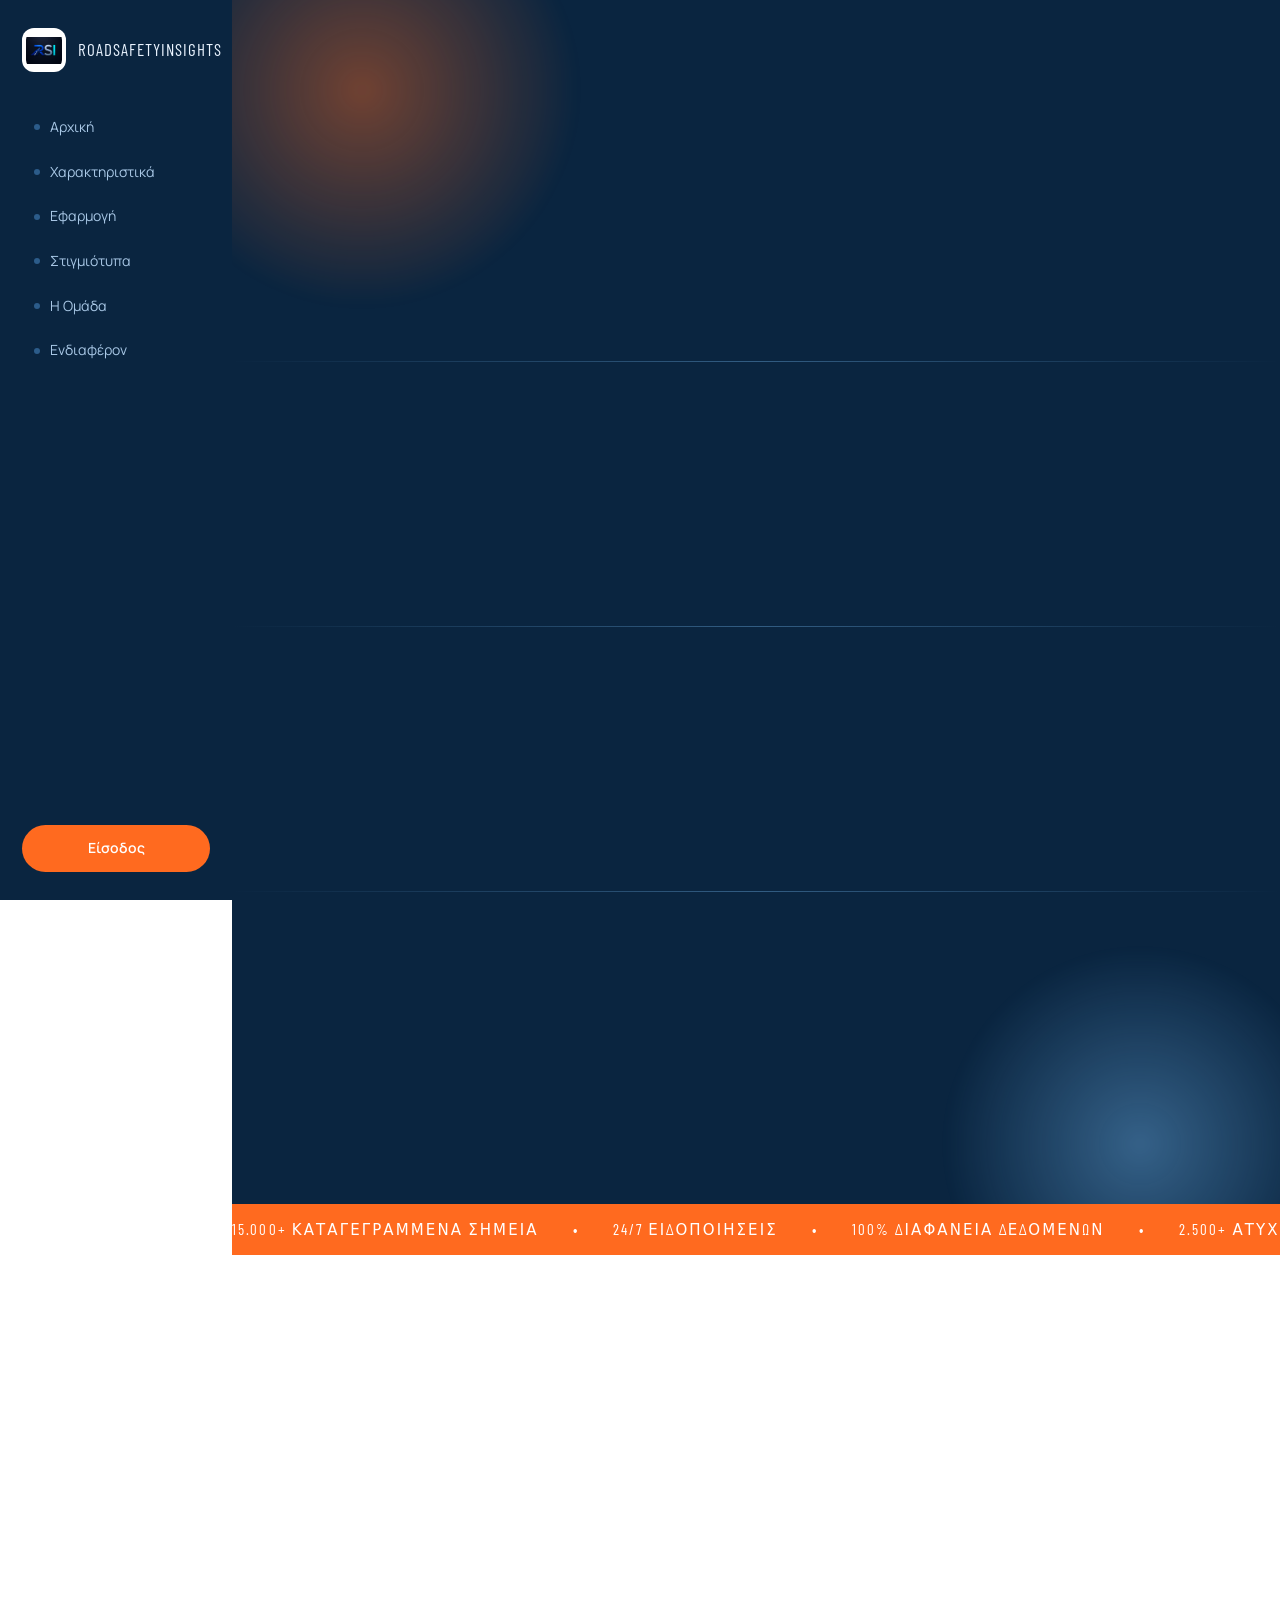
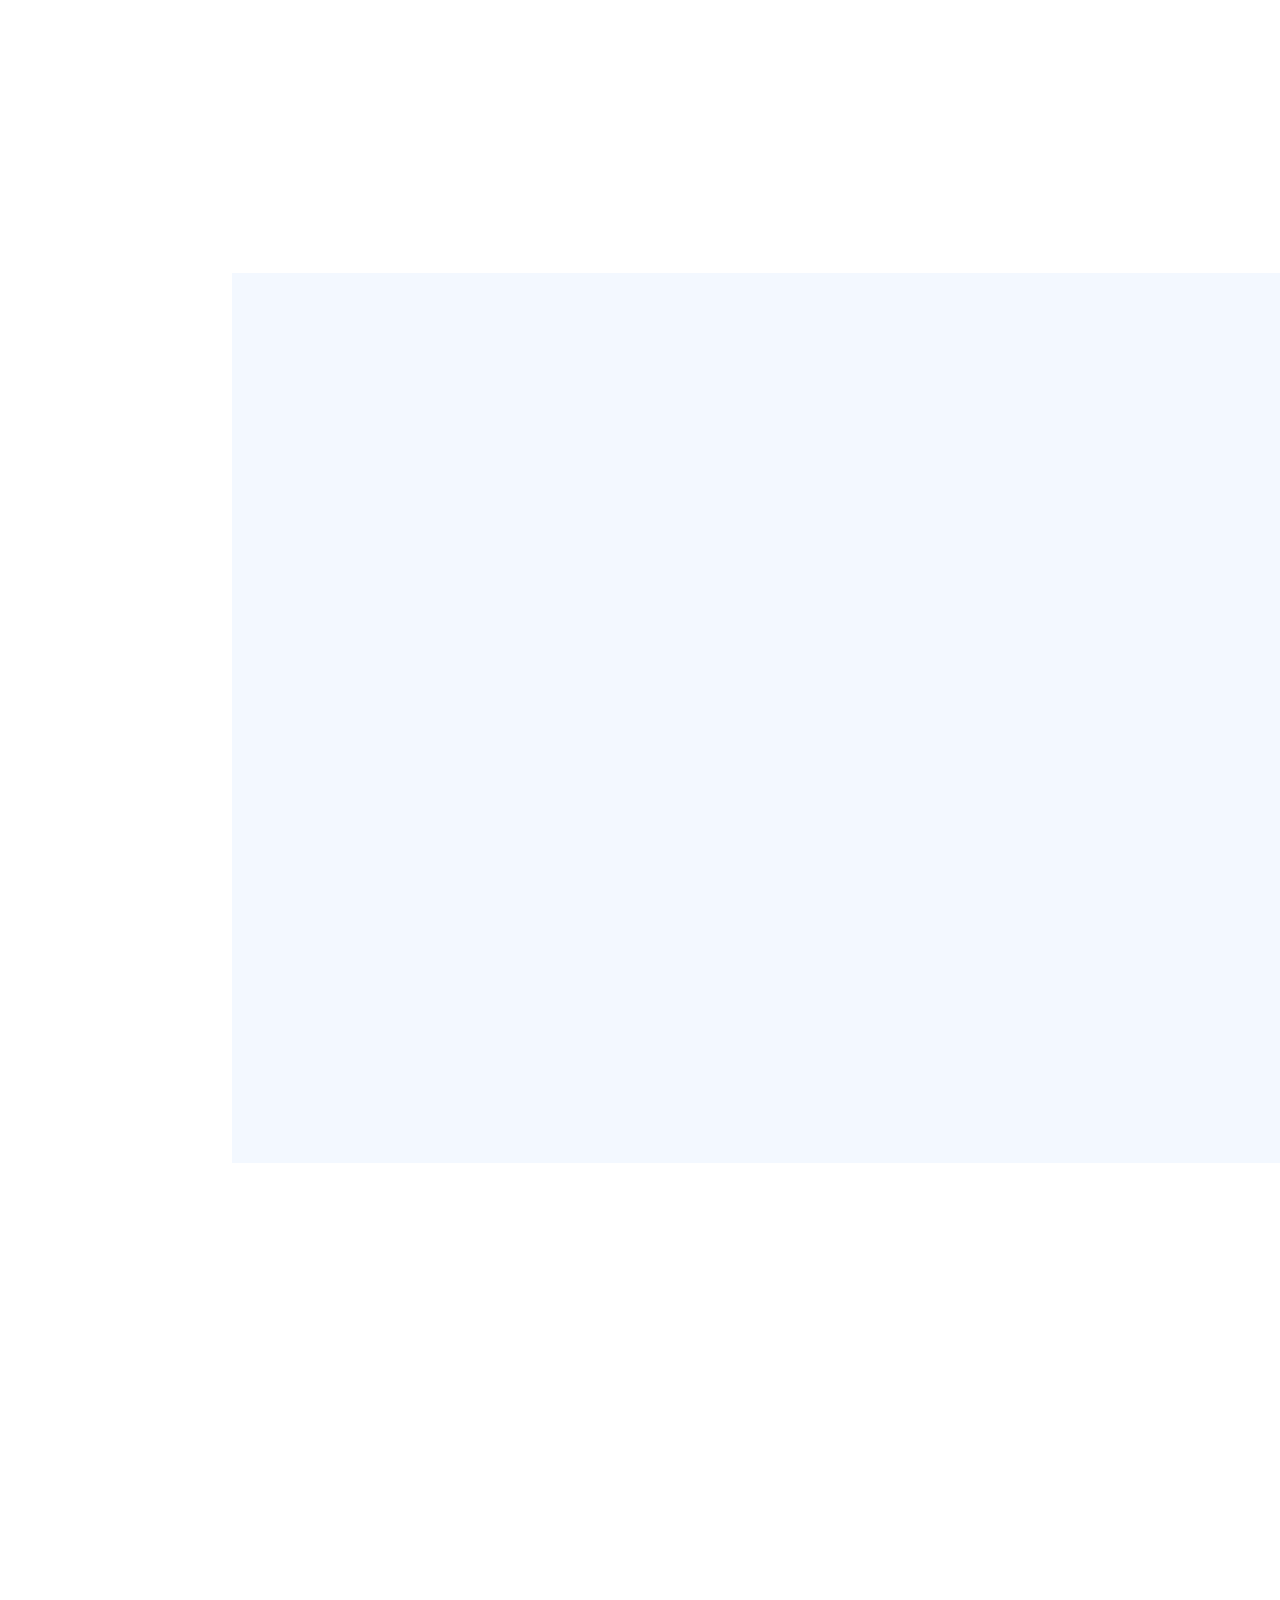
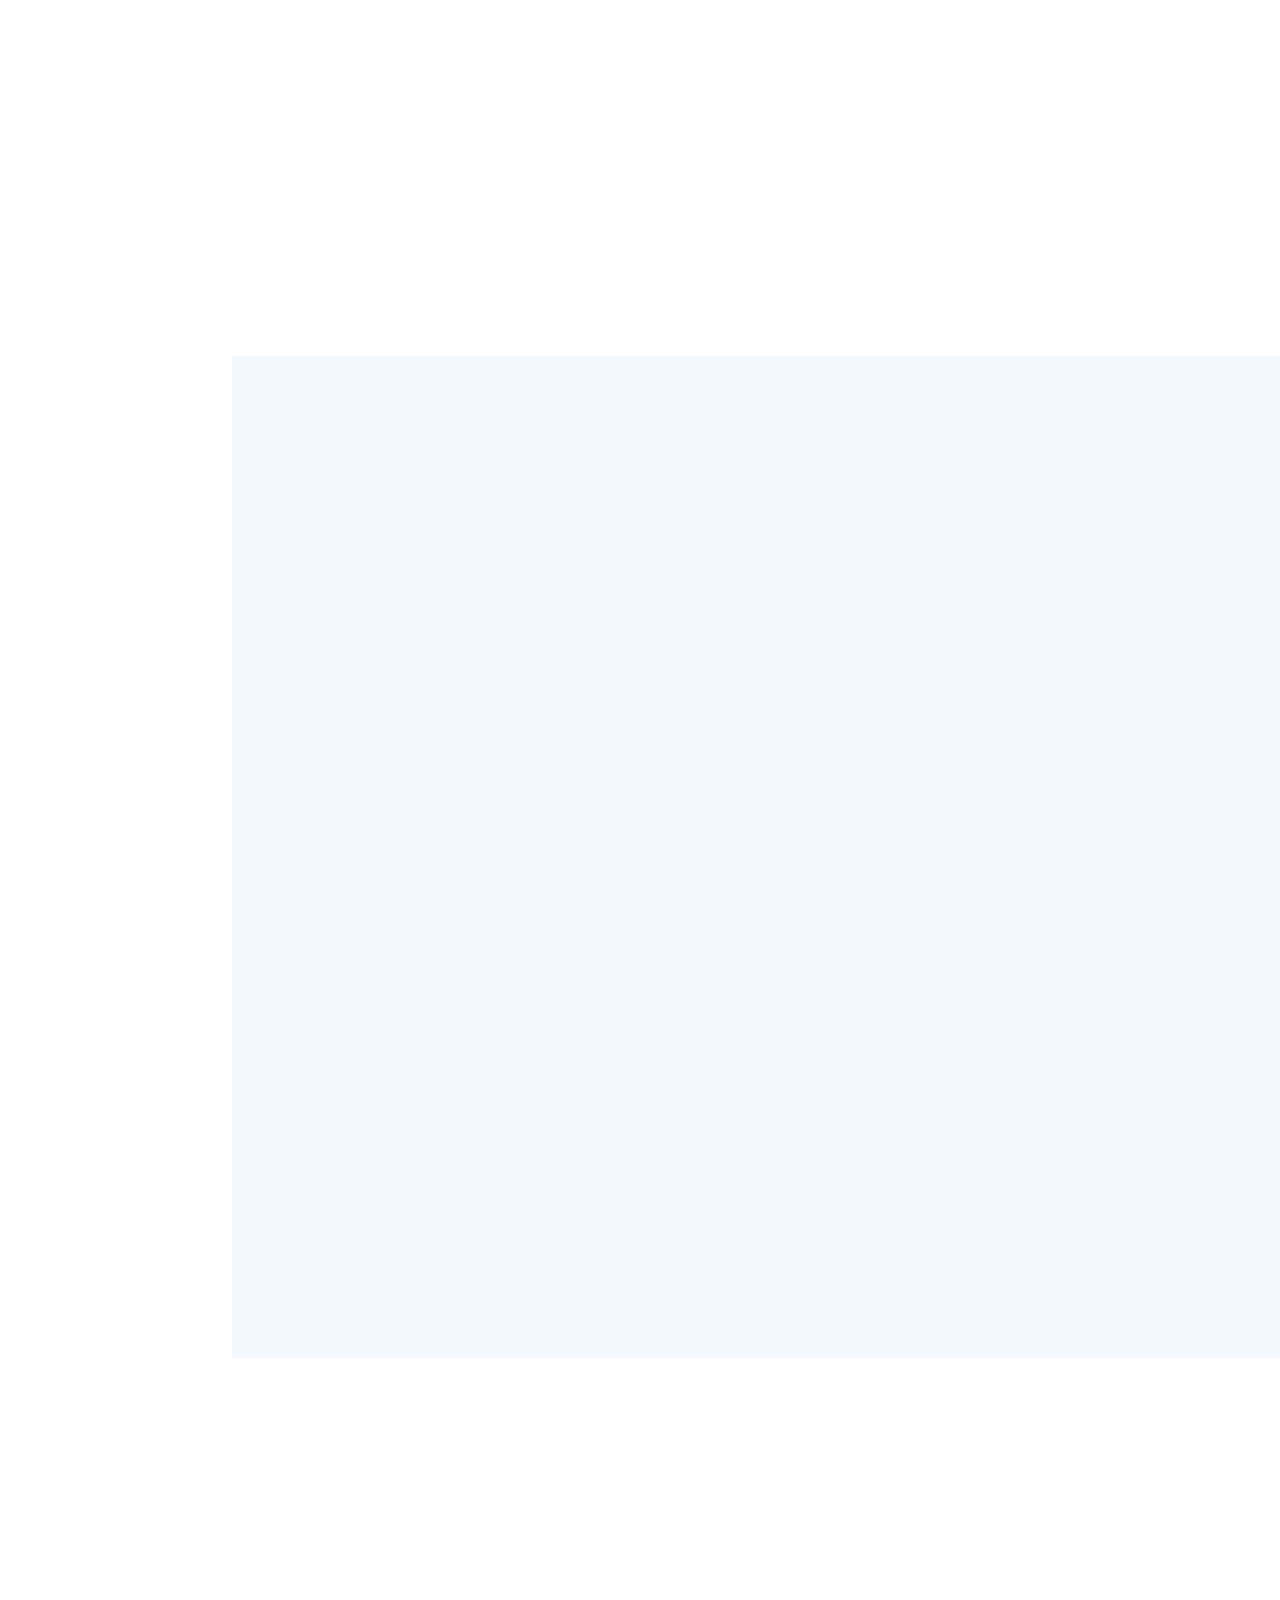
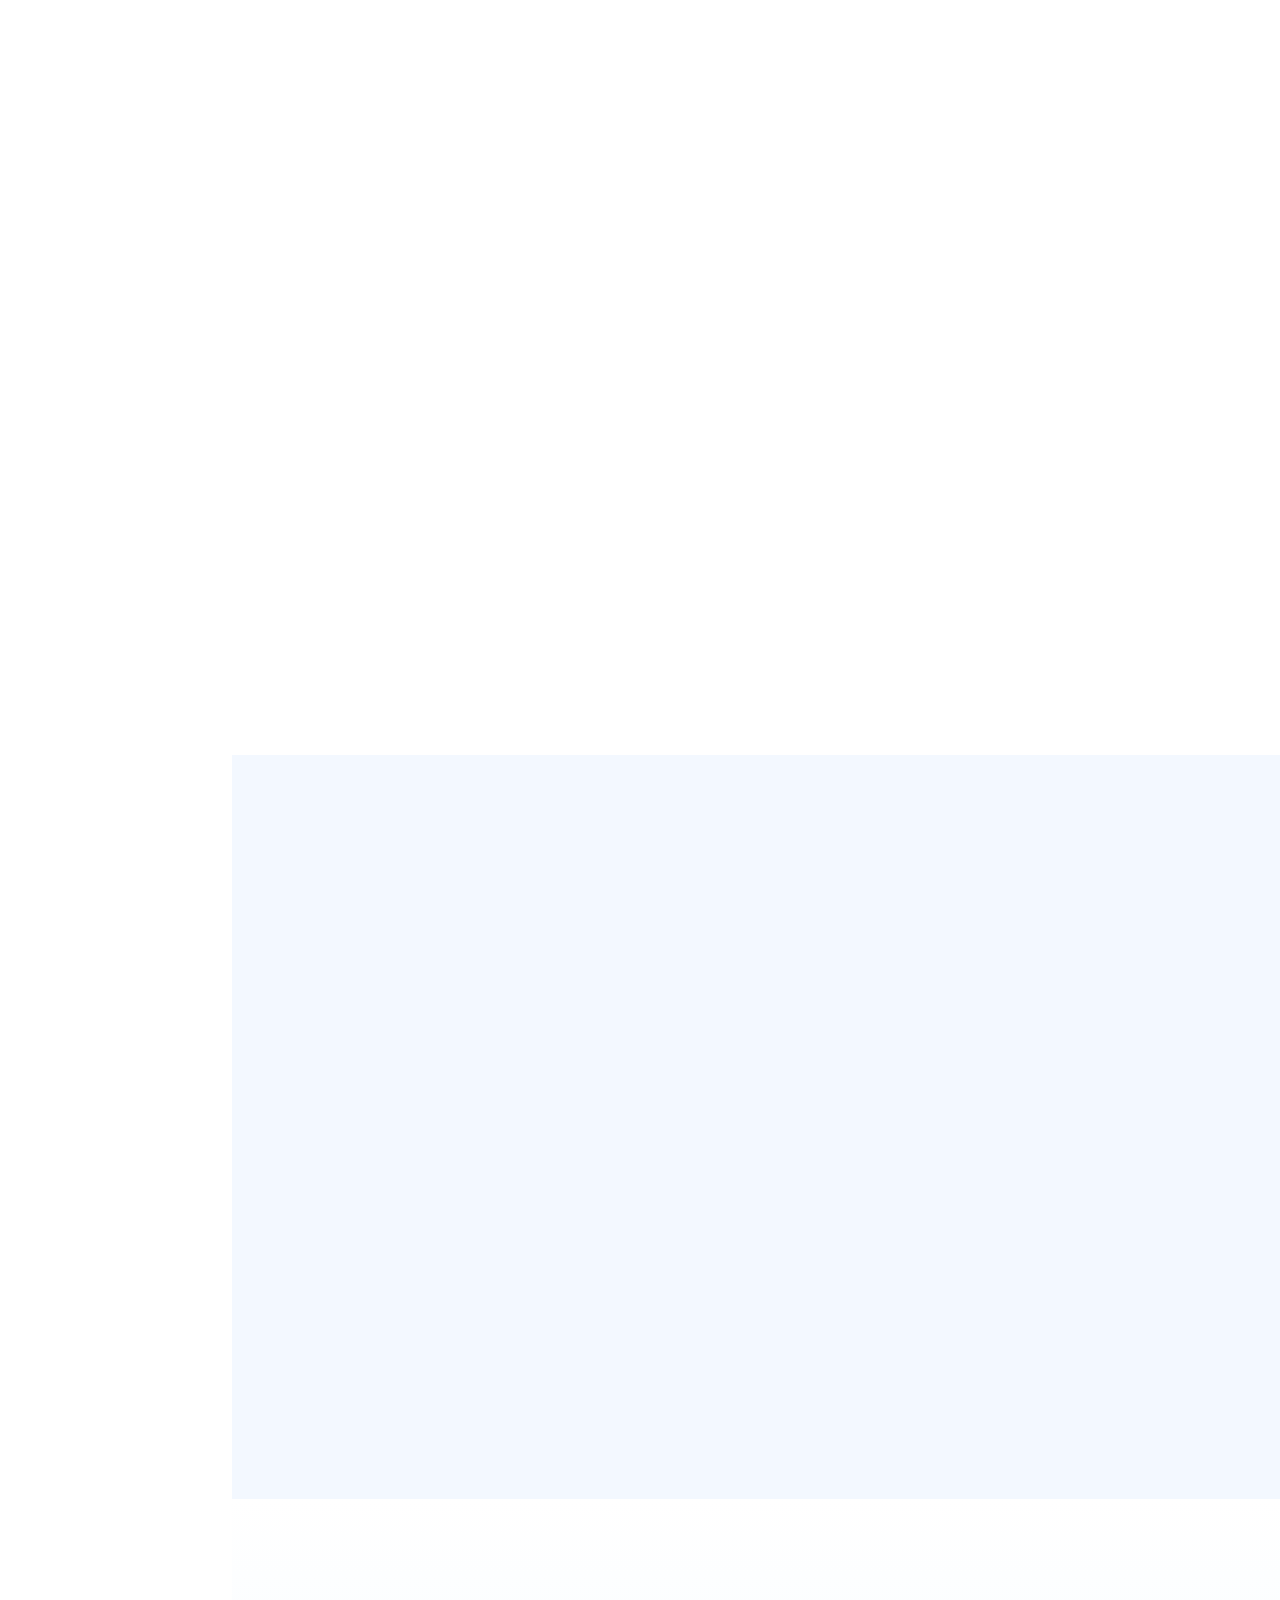
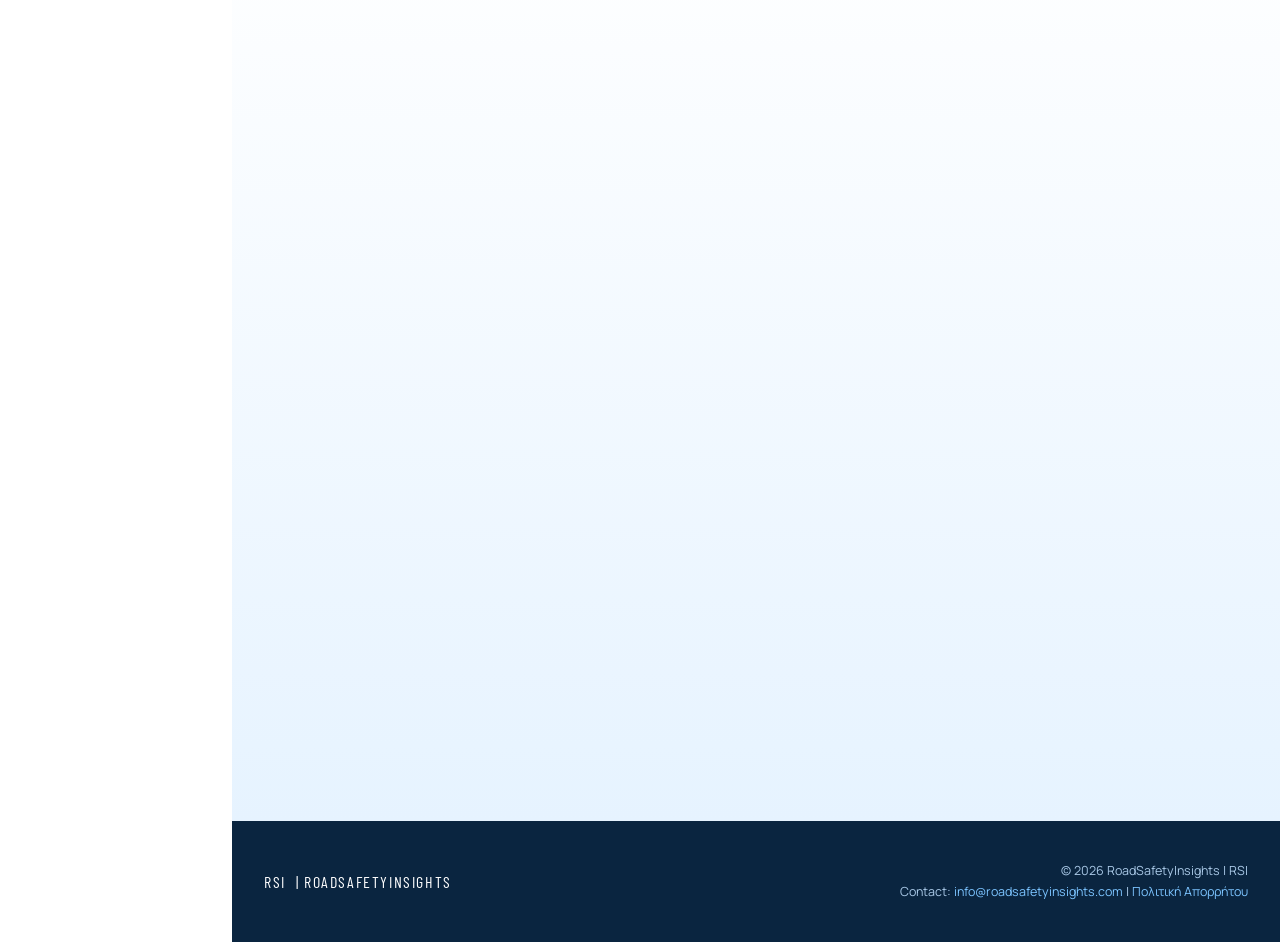
==== commit 24851602: "Update index.html" ====
--- a/index.html
+++ b/index.html
@@ -14,7 +14,9 @@
       href="https://fonts.googleapis.com/css2?family=Barlow+Condensed:wght@600;700&family=Manrope:wght@400;500;600;800&display=swap"
       rel="stylesheet"
     />
-    <script src="https://www.google.com/recaptcha/api.js" async defer></script>
+    
+    <!-- ΣΗΜΕΙΩΣΗ: Διαγράφηκε το script της Google. Δεν το χρειαζόμαστε πια! -->
+    
     <link rel="stylesheet" href="css/style.css" />
   </head>
   <body>
@@ -96,7 +98,7 @@
               <span class="layer__no">01</span>
               <div class="layer__body">
                 <h3>Live risk map</h3>
-                <p>Κατηγοριοποιημένα σημεία σε όλη την Ελλάδα, οργανωμένα σε ένα καθαρό, αναγνώσιμο σύνολο.</p>
+                <p>Κατηγοριοποιημένα σημεία σε όλη Ελλάδα, οργανωμένα σε ένα καθαρό, αναγνώσιμο σύνολο.</p>
               </div>
               <span class="layer__val val--hot">15.000+</span>
             </li>
@@ -310,9 +312,15 @@
 
           <div class="panel up" id="panel-driver" role="tabpanel" aria-labelledby="tab-driver">
             <p class="panel__lead">Θέλω να με προειδοποιεί για επικίνδυνα σημεία στη διαδρομή μου.</p>
-            <form id="driver-form" class="driver-form" name="driver-interest" method="post" data-netlify="true">
-              <!-- Form with Netlify reCAPTCHA enabled -->
-              <div data-netlify-recaptcha="true" style="margin-bottom: 1rem;"></div>
+            
+            <!-- Honeypot enabled: data-netlify-honeypot="bot-field" -->
+            <form id="driver-form" class="driver-form" name="driver-interest" method="post" data-netlify="true" data-netlify-honeypot="bot-field">
+              
+              <!-- Κρυφό πεδίο που τα bots συμπληρώνουν, αλλά οι χρήστες δεν βλέπουν -->
+              <p hidden>
+                <label>Μην συμπληρώσετε αυτό το πεδίο αν είστε άνθρωπος: <input name="bot-field" /></label>
+              </p>
+
               <label class="field">
                 <span>Email <abbr title="υποχρεωτικό">*</abbr></span>
                 <input type="email" name="email" required autocomplete="email" placeholder="your@email.com" />
@@ -323,9 +331,6 @@
               </label>
               <label class="checkline"><input type="checkbox" name="news" checked /><span>Θέλω να ενημερώνομαι</span></label>
               
-              <!-- Custom Google reCAPTCHA Box -->
-              <div class="g-recaptcha" data-sitekey="6LclaXYtAAAAAKRDixwGRRvW4CURxXYNjt_y3uSf" style="margin-bottom: 1rem;"></div>
-              
               <button class="btn btn--solid btn--block btn--driver-submit" type="submit">Με ενδιαφέρει <span class="arrow" aria-hidden="true">→</span></button>
               <p class="form-ok driver-form__success" id="driver-ok" hidden aria-live="polite">Ευχαριστούμε! Καταγράφηκε.</p>
             </form>
@@ -335,9 +340,15 @@
             <p class="panel__lead">Rent-a-car, ασφαλιστική, δήμος ή άλλη, θέλω demo &amp; δεδομένα.</p>
             <h3>Στοιχεία επιχείρησης</h3>
             <p class="panel__note">Συμπλήρωσε τα στοιχεία σου και θα επικοινωνήσουμε μαζί σου σύντομα.</p>
-            <form class="biz-form" id="business-form" name="business-contact" method="post" data-netlify="true">
-              <!-- Form with Netlify reCAPTCHA enabled -->
-              <div data-netlify-recaptcha="true" style="margin-bottom: 1rem;"></div>
+            
+            <!-- Honeypot enabled: data-netlify-honeypot="bot-field" -->
+            <form class="biz-form" id="business-form" name="business-contact" method="post" data-netlify="true" data-netlify-honeypot="bot-field">
+              
+              <!-- Κρυφό πεδίο που τα bots συμπληρώνουν, αλλά οι χρήστες δεν βλέπουν -->
+              <p hidden>
+                <label>Μην συμπληρώσετε αυτό το πεδίο αν είστε άνθρωπος: <input name="bot-field" /></label>
+              </p>
+
               <label class="field"><span>Ονοματεπώνυμο</span><input type="text" name="name" autocomplete="name" /></label>
               <div class="field-row">
                 <label class="field"><span>Email <abbr title="υποχρεωτικό">*</abbr></span><input type="email" name="email" required autocomplete="email" /></label>
@@ -361,9 +372,6 @@
                 <textarea name="demo_info" rows="4" placeholder="π.χ. Θα θέλαμε να δούμε demo ή να μάθουμε περισσότερα για πιθανή πιλοτική συνεργασία."></textarea>
               </label>
               
-              <!-- Custom Google reCAPTCHA Box -->
-              <div class="g-recaptcha" data-sitekey="6LclaXYtAAAAAKRDixwGRRvW4CURxXYNjt_y3uSf" style="margin-bottom: 1rem;"></div>
-              
               <button class="btn btn--solid btn--block biz-form__submit" type="submit">Στείλε ενδιαφέρον</button>
               <p class="form-ok biz-form__success" id="biz-ok" hidden aria-live="polite">Ευχαριστούμε! Το ενδιαφέρον σας καταγράφηκε με επιτυχία.</p>
             </form>
@@ -371,16 +379,6 @@
       </section>
     </main>
 
-    <!-- COOKIE BANNER -->
-    <div id="cookie-banner" class="cookie-banner" hidden>
-      <div class="wrap cookie-banner__inner">
-        <p>
-          Χρησιμοποιούμε cookies για να βελτιώσουμε την εμπειρία σας στο <strong>RoadSafetyInsights</strong>. 
-          Συνεχίζοντας την περιήγηση, αποδέχεστε τη χρήση τους.
-        </p>
-        <button id="cookie-accept" class="btn btn--solid btn--sm" type="button">Αποδοχή</button>
-      </div>
-    </div>
     <footer class="foot">
       <div class="wrap foot__inner">
         <span class="foot__brand"><span aria-hidden="true">RSI</span>|  RoadSafetyInsights</span>
@@ -388,11 +386,24 @@
           <p>© 2026 RoadSafetyInsights | RSI</p>
           <p>
             Contact: <a href="mailto:info@roadsafetyinsights.com">info@roadsafetyinsights.com</a> | 
-            <a href="/privacy.html">Πολιτική Απορρήτου</a>
+            <a href="policy.html">Πολιτική Απορρήτου</a>
           </p>
         </div>
       </div>
     </footer>
+    
+    <!-- One and only COOKIE BANNER -->
+    <div id="cookie-banner" class="cookie-banner" hidden>
+      <div class="wrap cookie-banner__inner">
+        <p>
+          Χρησιμοποιούμε cookies για να βελτιώσουμε την εμπειρία σας στο <strong>RoadSafetyInsights</strong>. 
+          Συνεχίζοντας, αποδέχεστε τη χρήση τους. Δείτε την <a href="policy.html" style="color: var(--orange); text-decoration: underline;">Πολιτική Απορρήτου</a>.
+        </p>
+        <button id="cookie-accept" class="btn btn--solid btn--sm" type="button">Αποδοχή</button>
+      </div>
+    </div>
+
+    <!-- Loads the scripts -->
     <script src="js/main.js" defer></script>
     <script src="js/animations.js" defer></script>
   </body>
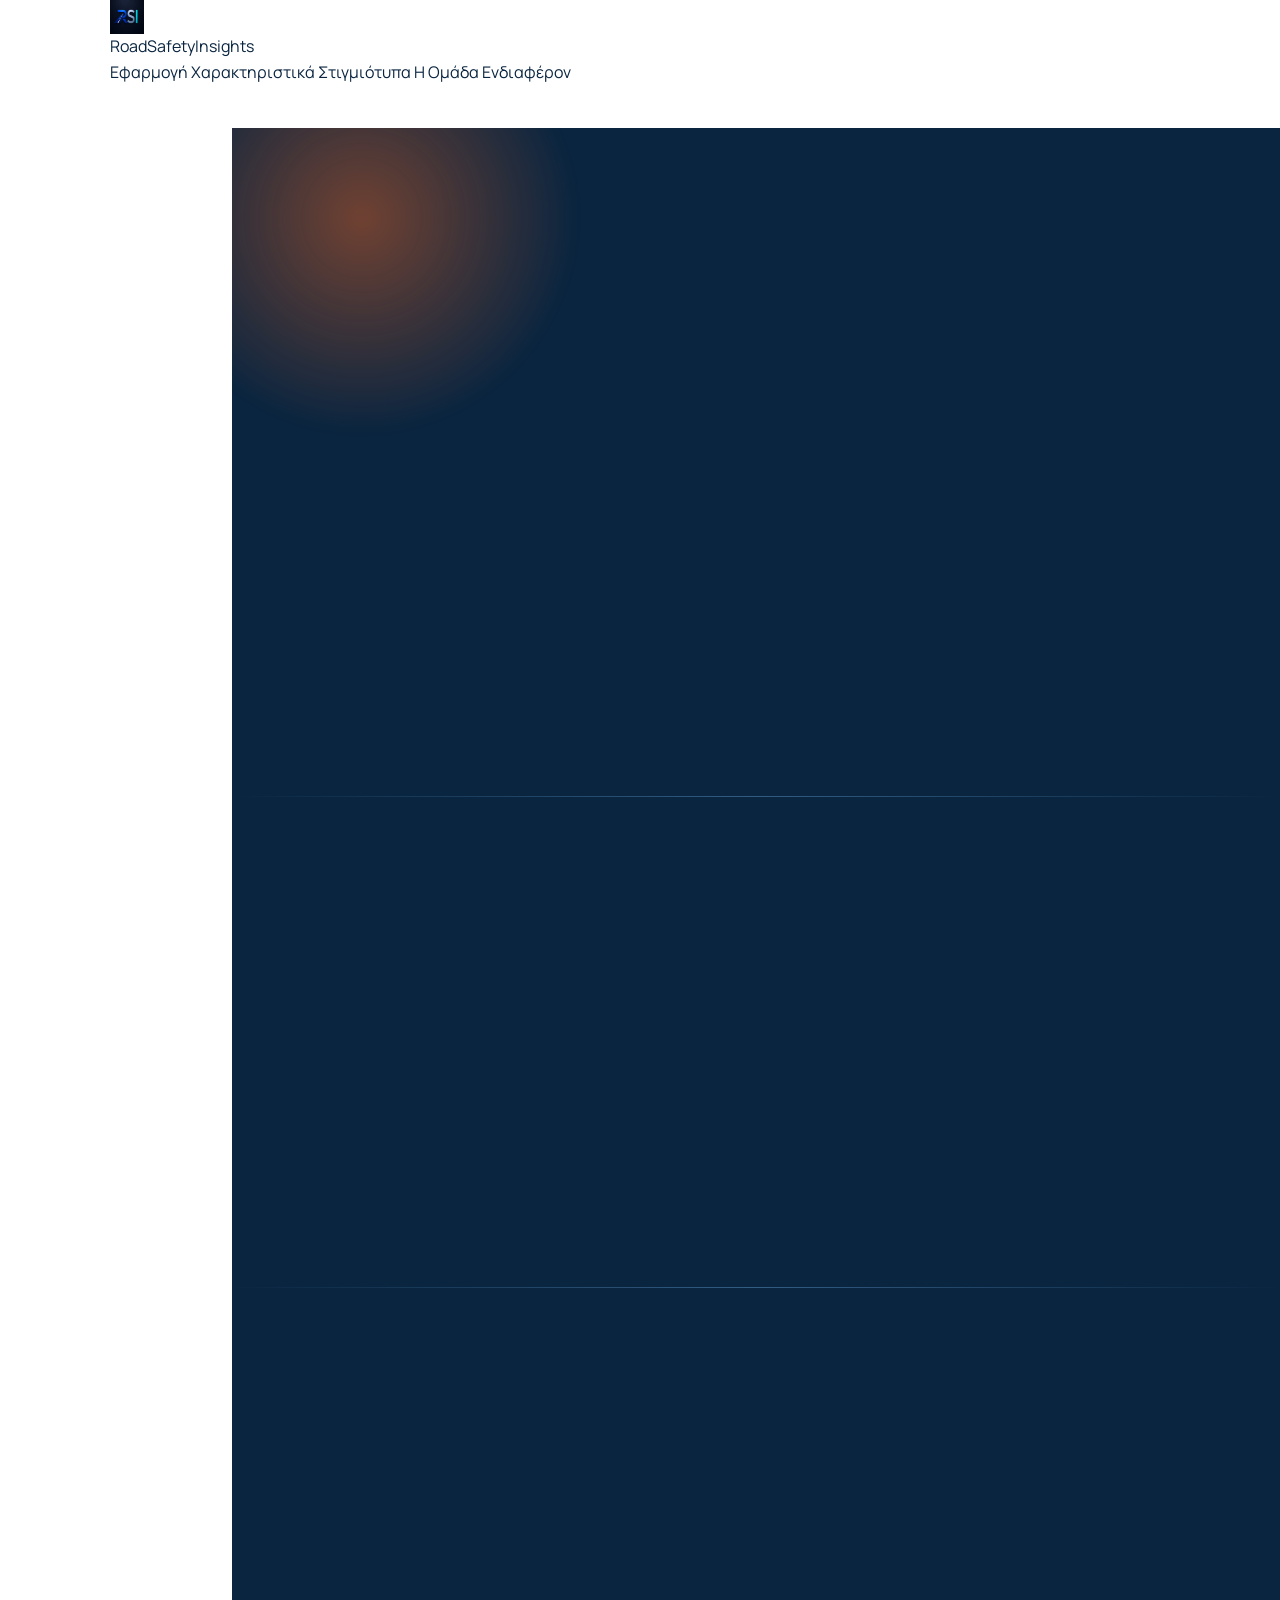
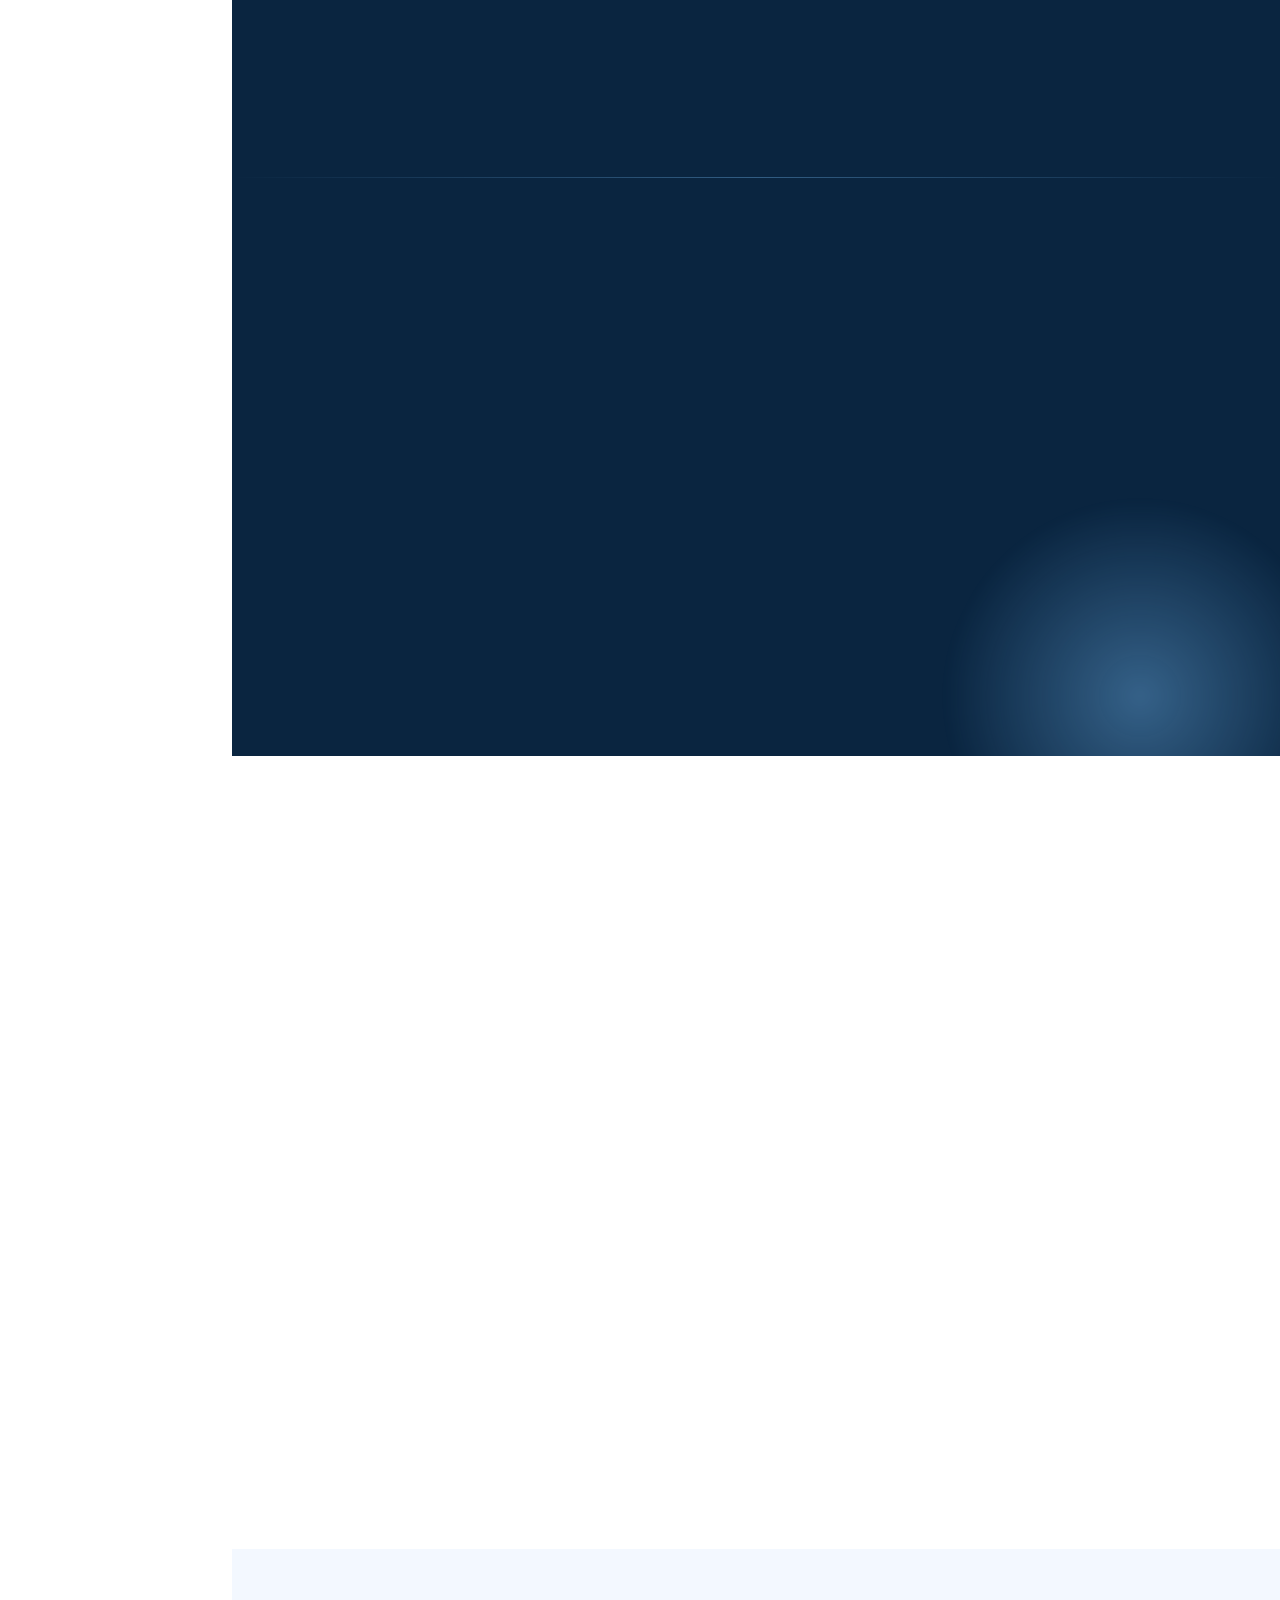
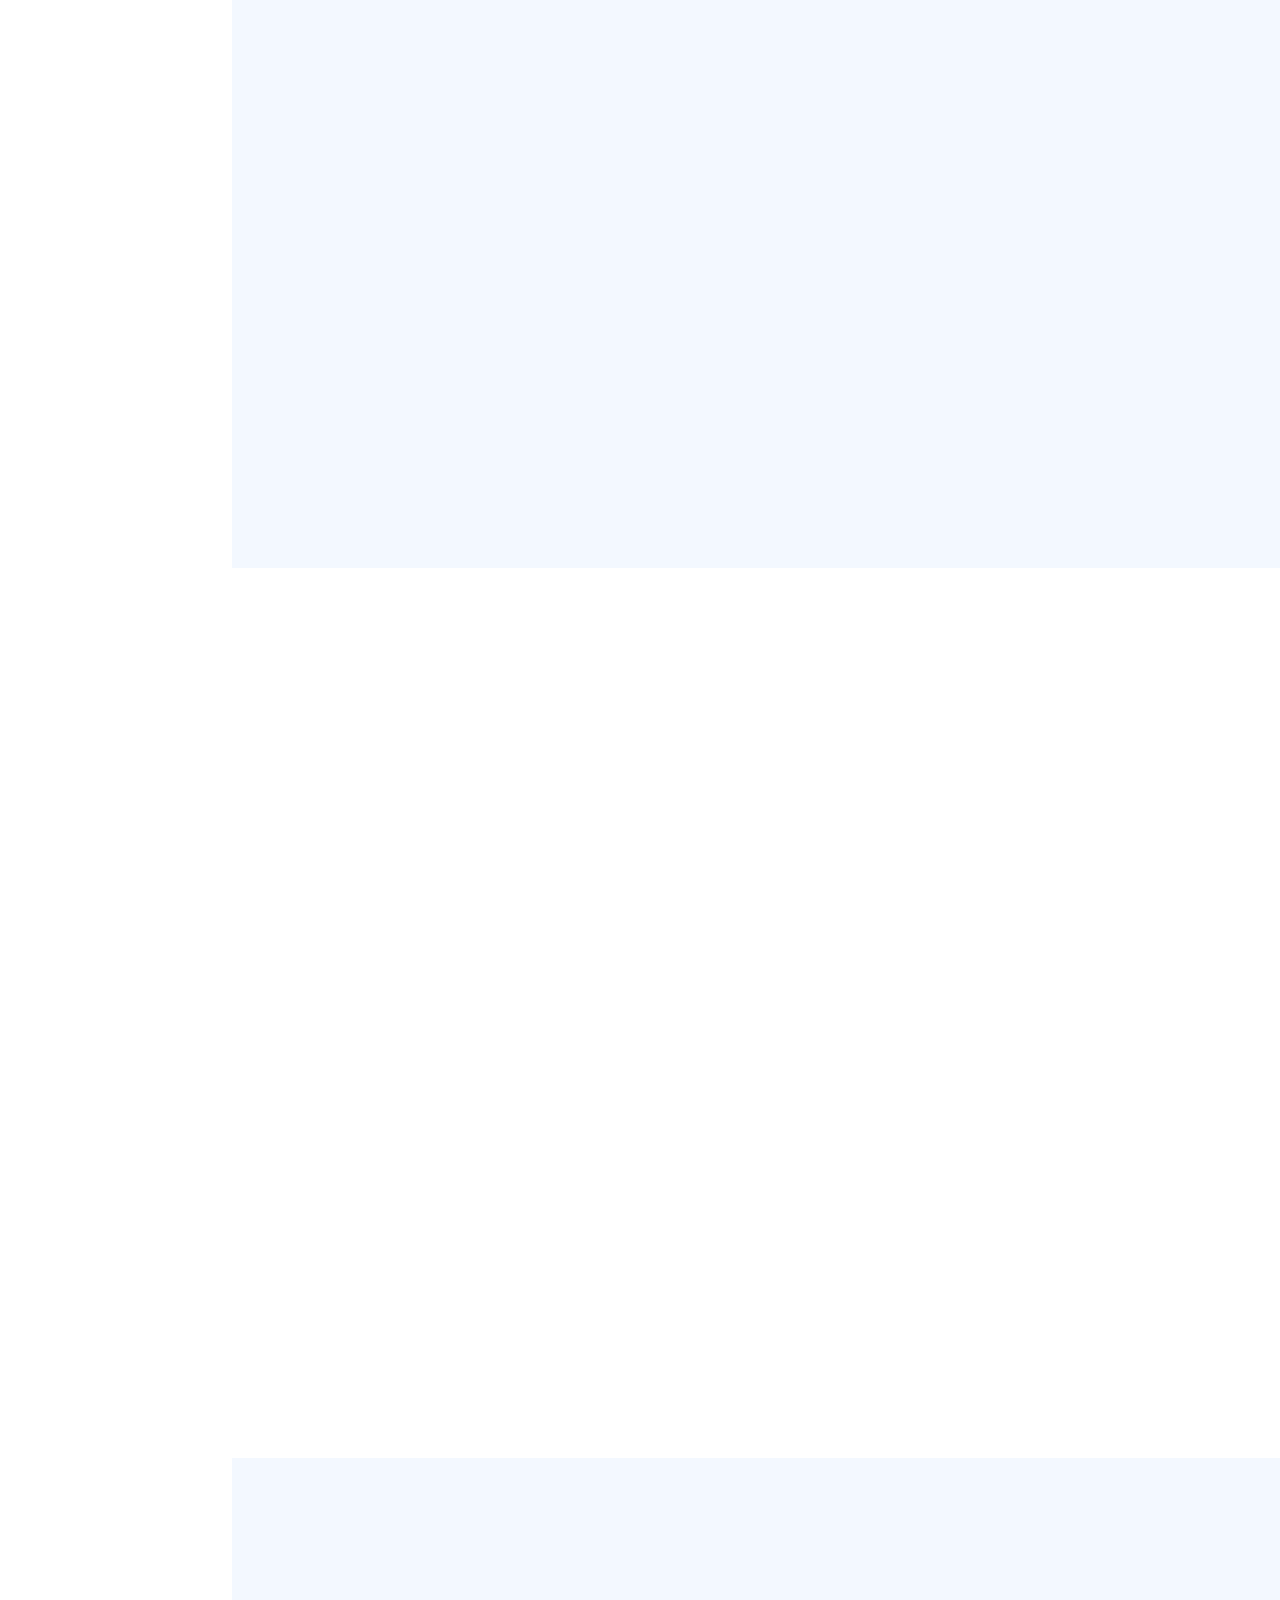
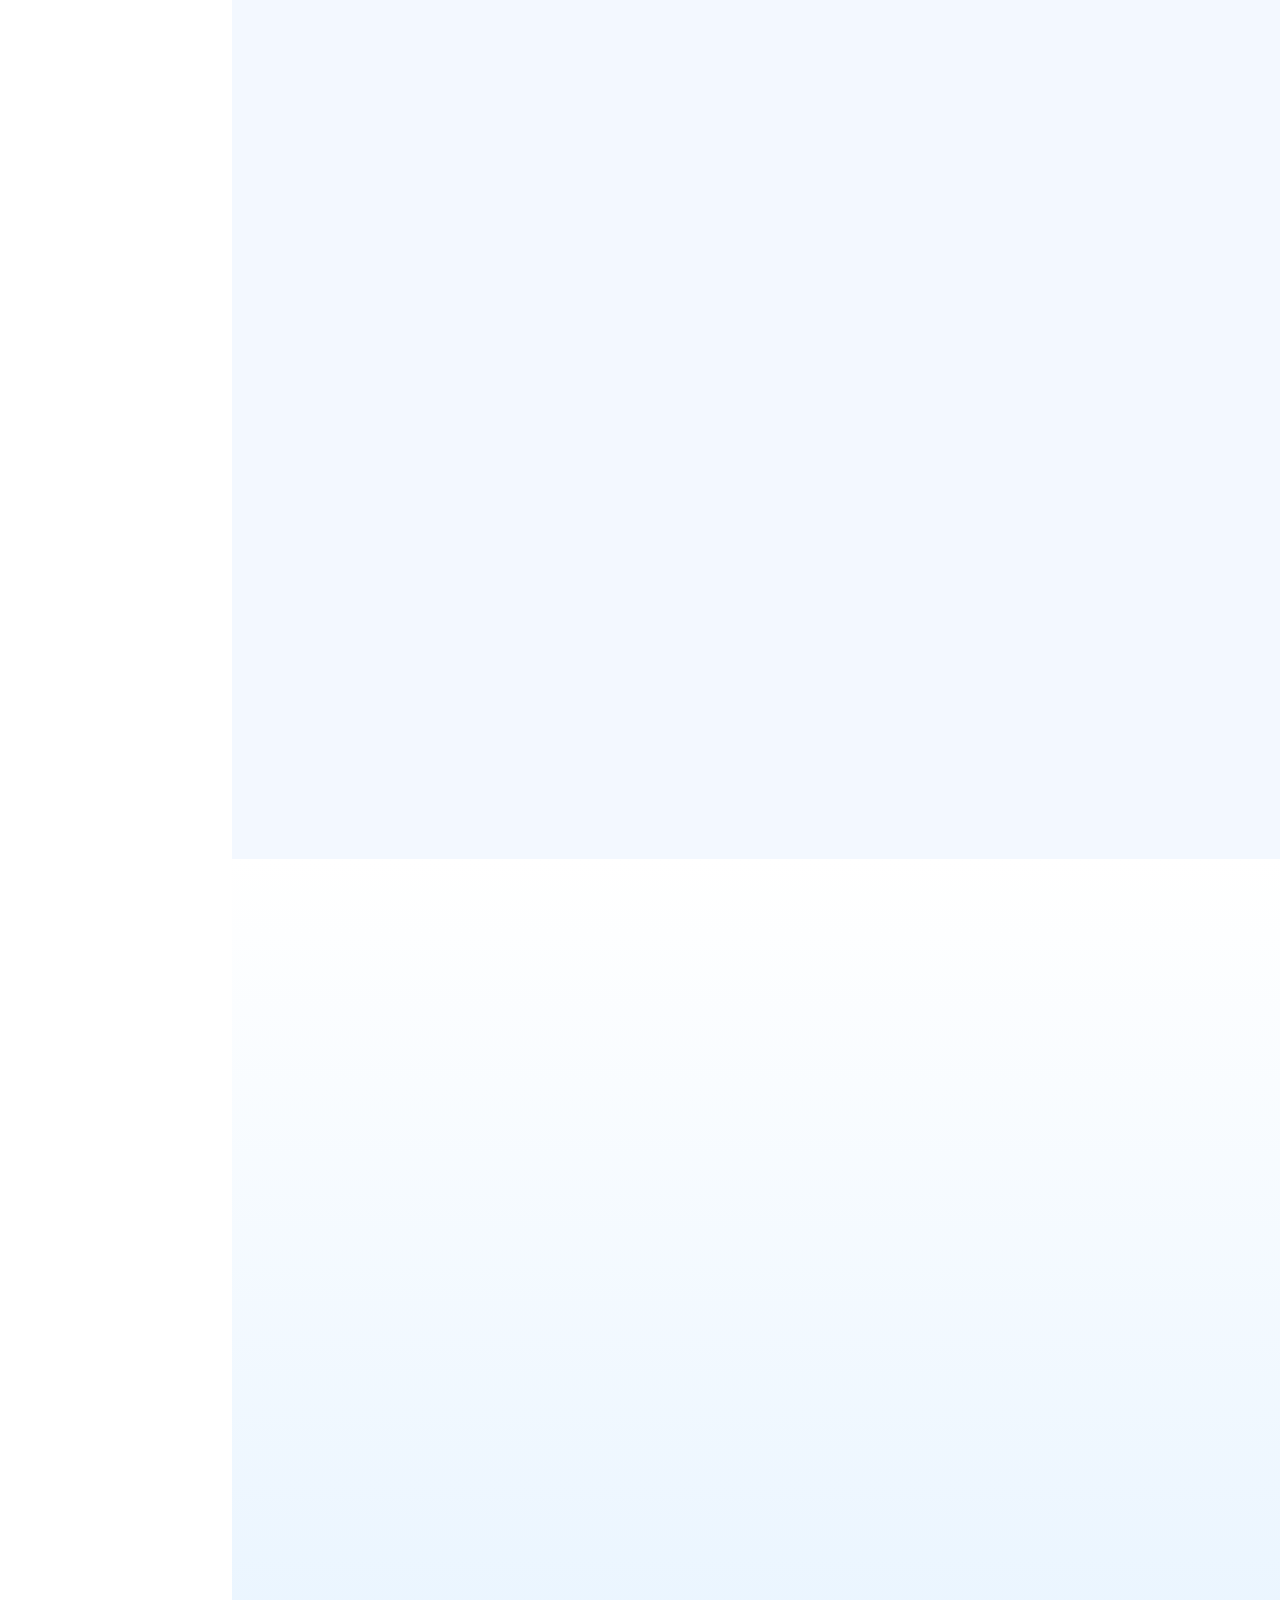
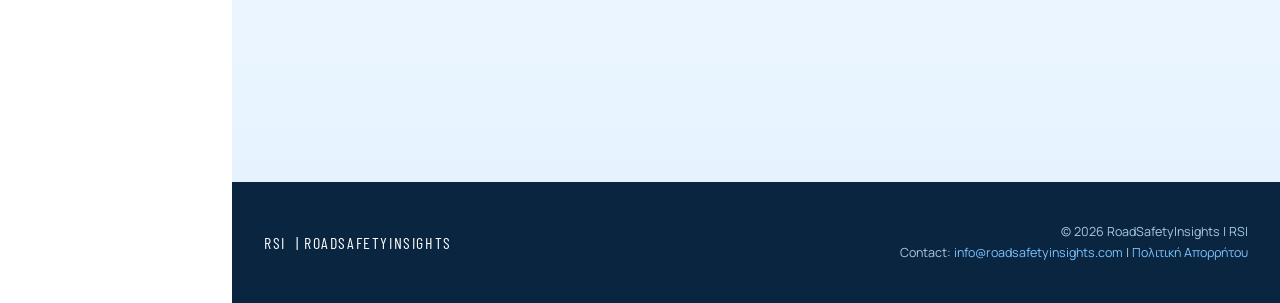
==== commit c597ae53: "Update index.html" ====
--- a/index.html
+++ b/index.html
@@ -4,47 +4,35 @@
     <meta charset="utf-8" />
     <meta name="viewport" content="width=device-width, initial-scale=1" />
     <title>RoadSafetyInsights | Χαρτογράφηση Επικίνδυνων Δρόμων</title>
-    <meta
-      name="description"
-      content="Η πρώτη εφαρμογή που χαρτογραφεί επικίνδυνα σημεία και προειδοποιεί οδηγούς, στόλους και δήμους με πραγματικά δεδομένα ατυχημάτων."
-    />
+    <meta name="description" content="Η πρώτη εφαρμογή που χαρτογραφεί επικίνδυνα σημεία και προειδοποιεί οδηγούς, στόλους και δήμους με πραγματικά δεδομένα ατυχημάτων." />
     <link rel="preconnect" href="https://fonts.googleapis.com" />
     <link rel="preconnect" href="https://fonts.gstatic.com" crossorigin />
-    <link
-      href="https://fonts.googleapis.com/css2?family=Barlow+Condensed:wght@600;700&family=Manrope:wght@400;500;600;800&display=swap"
-      rel="stylesheet"
-    />
-    
-    <!-- ΣΗΜΕΙΩΣΗ: Διαγράφηκε το script της Google. Δεν το χρειαζόμαστε πια! -->
-    
+    <link href="https://fonts.googleapis.com/css2?family=Barlow+Condensed:wght@600;700&family=Manrope:wght@400;500;600;800&display=swap" rel="stylesheet" />
     <link rel="stylesheet" href="css/style.css" />
   </head>
   <body>
     <a class="skip" href="#main">Μετάβαση στο περιεχόμενο</a>
 
-    <!-- LEFT RAIL -->
-      <aside class="rail" id="rail">
-      <a class="rail__logo" href="#top" aria-label="Road Safety Insights, Αρχική">
-        <img class="rail__mark" src="assets/rsi_logo.png" alt="Λογότυπο Road Safety Insights" width="512" height="512" />
-        <span class="rail__name">RoadSafetyInsights</span>
-      </a>
-      <nav class="rail__nav" aria-label="Κύρια πλοήγηση">
-        <a href="#top" data-rail><i></i>Αρχική</a>
-        <a href="#data" data-rail><i></i>Χαρακτηριστικά</a>
-        <a href="#app" data-rail><i></i>Εφαρμογή</a>
-        <a href="#gallery-app" data-rail><i></i>Στιγμιότυπα</a>
-        <a href="#team" data-rail><i></i>Η Ομάδα</a>
-        <a href="#interest" data-rail><i></i>Ενδιαφέρον</a>
-      </nav>
-      <a class="rail__cta" href="#interest">Είσοδος</a>
-    </aside>
-
-    <!-- MOBILE BAR -->
-    <header class="topbar">
-      <a class="topbar__logo" href="#top"><span aria-hidden="true">RSI</span> RoadSafetyInsights</a>
-      <button class="burger" id="burger" type="button" aria-label="Άνοιγμα μενού" aria-expanded="false">
-        <span></span><span></span>
-      </button>
+    <!-- NEW TOP HEADER -->
+    <header class="site-header" id="header">
+      <div class="wrap header__inner">
+        <a class="header__logo" href="index.html#top" aria-label="Road Safety Insights, Αρχική">
+          <img src="assets/rsi_logo.png" alt="Λογότυπο" width="34" height="34" />
+          <span>RoadSafetyInsights</span>
+        </a>
+        
+        <nav class="header__nav" aria-label="Κύρια πλοήγηση">
+          <a href="index.html#app">Εφαρμογή</a>
+          <a href="index.html#data">Χαρακτηριστικά</a>
+          <a href="index.html#gallery-app">Στιγμιότυπα</a>
+          <a href="team.html">Η Ομάδα</a>
+          <a class="header__cta" href="index.html#interest">Ενδιαφέρον</a>
+        </nav>
+
+        <button class="burger" id="burger" type="button" aria-label="Άνοιγμα μενού" aria-expanded="false">
+          <span></span><span></span><span></span>
+        </button>
+      </div>
     </header>
 
     <div class="progress" id="progress" aria-hidden="true"></div>
@@ -56,42 +44,75 @@
           <span class="orb orb--a"></span><span class="orb orb--b"></span>
           <span class="lane lane--1"></span><span class="lane lane--2"></span><span class="lane lane--3"></span>
         </div>
-        <div class="wrap">
-          <p class="tag up"><span class="blip" aria-hidden="true"></span>RoadSafetyInsights, Early Access</p>
-          <h1 class="hero__title up" style="--d:90ms">
-            Οδηγείς σε δρόμους που δεν ξέρεις
-            <em>πόσο επικίνδυνοι είναι.</em>
-          </h1>
-          <p class="hero__lead up" style="--d:180ms">
-            Η πρώτη εφαρμογή που σε προειδοποιεί για επικίνδυνα σημεία, βασισμένη σε πραγματικά δεδομένα.
-          </p>
-          <div class="row-actions up" style="--d:250ms">
-            <a class="btn btn--solid" href="#interest">Ζήτα early access <span class="arrow" aria-hidden="true">→</span></a>
-            <a class="btn btn--line" href="#data">Πώς λειτουργεί</a>
-          </div>
-          <p class="hero__foot up" style="--d:320ms">
-            <strong>Built for every road user · Drivers · Fleets · Public Sector</strong>
-            Μια εφαρμογή που μετατρέπει πραγματικά δεδομένα ατυχημάτων σε προληπτική οδική ασφάλεια.
-          </p>
-        </div>
-      </section>
-
-      <!-- TICKER -->
-      <div class="ticker" aria-hidden="true">
-        <div class="ticker__track">
-          <span>15.000+ Καταγεγραμμένα σημεία</span><span>•</span>
-          <span>24/7 Ειδοποιήσεις</span><span>•</span>
-          <span>100% Διαφάνεια δεδομένων</span><span>•</span>
-          <span>2.500+ Ατυχήματα τον χρόνο</span><span>•</span>
-          <span>15.000+ Καταγεγραμμένα σημεία</span><span>•</span>
-          <span>24/7 Ειδοποιήσεις</span><span>•</span>
-          <span>100% Διαφάνεια δεδομένων</span><span>•</span>
-          <span>2.500+ Ατυχήματα τον χρόνο</span><span>•</span>
-        </div>
-      </div>
-
-      <!-- LAYERS (stacked rows) -->
-      <section class="band">
+        <div class="wrap hero__layout">
+          
+          <!-- Αριστερή πλευρά: Κείμενο -->
+          <div class="hero__content">
+            <p class="tag up"><span class="blip" aria-hidden="true"></span>RoadSafetyInsights, Early Access</p>
+            <h1 class="hero__title up" style="--d:90ms">
+              Οδηγείς σε δρόμους που δεν ξέρεις
+              <em>πόσο επικίνδυνοι είναι.</em>
+            </h1>
+            <p class="hero__lead up" style="--d:180ms">
+              Η πρώτη εφαρμογή που σε προειδοποιεί για επικίνδυνα σημεία, βασισμένη σε πραγματικά δεδομένα.
+            </p>
+            <div class="row-actions up" style="--d:250ms">
+              <a class="btn btn--solid" href="#interest">Ζήτα early access <span class="arrow" aria-hidden="true">→</span></a>
+              <a class="btn btn--line" href="#app">Πώς λειτουργεί</a>
+            </div>
+            <p class="hero__foot up" style="--d:320ms">
+              <strong>Built for every road user · Drivers · Fleets · Public Sector</strong>
+              Μια εφαρμογή που μετατρέπει πραγματικά δεδομένα ατυχημάτων σε προληπτική οδική ασφάλεια.
+            </p>
+          </div>
+
+          <!-- Δεξιά πλευρά: 3D Αιωρούμενη Εικόνα -->
+          <div class="hero__visual up" style="--d:400ms">
+            <div class="floating-mockup">
+              <img src="assets/nav_map.png" alt="Χάρτης εφαρμογής RoadSafetyInsights" width="1024" height="1024" />
+            </div>
+          </div>
+
+        </div>
+      </section>
+
+      <!-- 2. APP (Zigzag) - Μεταφέρθηκε στη 2η θέση -->
+      <section class="band" id="app">
+        <div class="wrap zig">
+          <div class="zig__copy up">
+            <p class="eyebrow">Η εφαρμογή</p>
+            <h2>Γνωρίστε τον <em>κίνδυνο</em> πριν τον συναντήσετε</h2>
+            <p class="lead">
+              Η πρώτη εφαρμογή που χαρτογραφεί την επικινδυνότητα κάθε δρόμου στην Ελλάδα, βασισμένη σε πραγματικά
+              δεδομένα τροχαίων ατυχημάτων.
+            </p>
+            <div class="row-actions">
+              <a class="btn btn--solid" href="#interest">Κατεβάστε Δωρεάν <span class="arrow" aria-hidden="true">→</span></a>
+            </div>
+            <dl class="mini-stats">
+              <div><dt>15.000+</dt><dd>Καταγεγραμμένα σημεία</dd></div>
+              <div><dt>100%</dt><dd>Διαφάνεια δεδομένων</dd></div>
+              <div><dt>24/7</dt><dd>Ειδοποιήσεις</dd></div>
+            </dl>
+            <p class="tiny">Συνδρομή · Οδηγός · Χάρτης · Χαρακτηριστικά · Επιχειρήσεις · Στατιστικά</p>
+          </div>
+
+          <div class="zig__panel up" style="--d:120ms">
+            <p class="eyebrow">Πραγματικές Στατιστικές</p>
+            <h3>Αριθμοί που Σώζουν Ζωές</h3>
+            <p class="lead lead--sm">Αριθμοί που αποδεικνύουν την αξία της εφαρμογής</p>
+            <ul class="bars">
+              <li><span class="bars__n val--warm">15.000+</span><span>Κατηγοριοποιημένα σημεία</span><i style="--w:96%"></i></li>
+              <li><span class="bars__n val--hot">2.500+</span><span>Ατυχήματα τον χρόνο</span><i style="--w:70%"></i></li>
+              <li><span class="bars__n val--cool">N/A</span><span>Χρήστες</span><i style="--w:22%"></i></li>
+              <li><span class="bars__n val--sky">3%</span><span>Μείωση ατυχημάτων (χειρότερο σενάριο)</span><i style="--w:40%"></i></li>
+            </ul>
+          </div>
+        </div>
+      </section>
+
+      <!-- 3. LAYERS (stacked rows) -->
+      <section class="band band--ink">
         <div class="wrap">
           <ol class="layers">
             <li class="layer up">
@@ -122,8 +143,8 @@
         </div>
       </section>
 
-      <!-- AUDIENCES -->
-      <section class="band band--ink" id="data">
+      <!-- 4. AUDIENCES (Features) -->
+      <section class="band" id="data">
         <div class="wrap">
           <header class="head up">
             <p class="eyebrow">Χαρακτηριστικά</p>
@@ -166,43 +187,7 @@
         </div>
       </section>
 
-      <!-- APP (zigzag) -->
-      <section class="band" id="app">
-        <div class="wrap zig">
-          <div class="zig__copy up">
-            <p class="eyebrow">Η εφαρμογή</p>
-            <h2>Γνωρίστε τον <em>κίνδυνο</em> πριν τον συναντήσετε</h2>
-            <p class="lead">
-              Η πρώτη εφαρμογή που χαρτογραφεί την επικινδυνότητα κάθε δρόμου στην Ελλάδα, βασισμένη σε πραγματικά
-              δεδομένα τροχαίων ατυχημάτων.
-            </p>
-            <div class="row-actions">
-              <a class="btn btn--solid" href="#interest">Κατεβάστε Δωρεάν <span class="arrow" aria-hidden="true">→</span></a>
-              <a class="btn btn--line" href="#data">Δείτε πώς λειτουργεί</a>
-            </div>
-            <dl class="mini-stats">
-              <div><dt>15.000+</dt><dd>Καταγεγραμμένα σημεία</dd></div>
-              <div><dt>100%</dt><dd>Διαφάνεια δεδομένων</dd></div>
-              <div><dt>24/7</dt><dd>Ειδοποιήσεις</dd></div>
-            </dl>
-            <p class="tiny">Συνδρομή · Οδηγός · Χάρτης · Χαρακτηριστικά · Επιχειρήσεις · Στατιστικά</p>
-          </div>
-
-          <div class="zig__panel up" style="--d:120ms">
-            <p class="eyebrow">Πραγματικές Στατιστικές</p>
-            <h3>Αριθμοί που Σώζουν Ζωές</h3>
-            <p class="lead lead--sm">Αριθμοί που αποδεικνύουν την αξία της εφαρμογής</p>
-            <ul class="bars">
-              <li><span class="bars__n val--warm">15.000+</span><span>Κατηγοριοποιημένα σημεία</span><i style="--w:96%"></i></li>
-              <li><span class="bars__n val--hot">2.500+</span><span>Ατυχήματα τον χρόνο</span><i style="--w:70%"></i></li>
-              <li><span class="bars__n val--cool">N/A</span><span>Χρήστες</span><i style="--w:22%"></i></li>
-              <li><span class="bars__n val--sky">3%</span><span>Μείωση ατυχημάτων (χειρότερο σενάριο)</span><i style="--w:40%"></i></li>
-            </ul>
-          </div>
-        </div>
-      </section>
-
-      <!-- GALLERY -->
+      <!-- 5. GALLERY -->
       <section class="band band--ink" id="gallery-app">
         <div class="wrap">
           <header class="head head--center up">
@@ -225,78 +210,7 @@
         </div>
       </section>
 
-      <!-- TEAM -->
-      <section class="band" id="team">
-        <div class="wrap">
-          <header class="head up">
-            <p class="eyebrow">Η ομάδα</p>
-            <h2>Η Ομάδα Πίσω Από το Έργο</h2>
-            <p class="head__intro">Γνωρίστε τους ανθρώπους πίσω από το RoadSafetyInsights.</p>
-          </header>
-          <ul class="roster">
-            <li class="person up">
-              <span class="person__photo"><img src="assets/flabouris.jpg" alt="Δημήτρης Φλαμπούρης" loading="lazy" width="512" height="512" /></span>
-              <span class="person__name">Δημήτρης Φλαμπούρης</span>
-              <span class="person__role">CEO &amp; Co-Founder</span>
-              <span class="person__links">
-                <a href="https://www.linkedin.com/in/dimitris-flabouris-66b7a6393" target="_blank" rel="noopener noreferrer" aria-label="LinkedIn — Δημήτρης Φλαμπούρης">in</a>
-              </span>
-            </li>
-            <li class="person up" style="--d:60ms">
-              <span class="person__photo"><img src="assets/xitas.jpg" alt="Σωτήρης Χήτας" loading="lazy" width="512" height="512" /></span>
-              <span class="person__name">Σωτήρης Χήτας</span>
-              <span class="person__role">COO &amp; Co-Founder</span>
-              <span class="person__links">
-                <a href="https://www.linkedin.com/in/sotiris-xitas-b29b01387" target="_blank" rel="noopener noreferrer" aria-label="LinkedIn — Σωτήρης Χήτας">in</a>
-              </span>
-            </li>
-            <li class="person up" style="--d:120ms">
-              <span class="person__photo"><img src="assets/stamatis.jpg" alt="Παύλος Σταμάτης" loading="lazy" width="512" height="512" /></span>
-              <span class="person__name">Παύλος Σταμάτης</span>
-              <span class="person__role">CFO &amp; Co-Founder</span>
-              <span class="person__links">
-                <a href="https://www.linkedin.com/in/pavlos-stamatis-3653b5398" target="_blank" rel="noopener noreferrer" aria-label="LinkedIn — Παύλος Σταμάτης">in</a>
-              </span>
-            </li>
-            <li class="person up" style="--d:180ms">
-              <span class="person__photo"><img src="assets/grivas.jpg" alt="Μάριος Γρίβας" loading="lazy" width="512" height="512" /></span>
-              <span class="person__name">Μάριος Γρίβας</span>
-              <span class="person__role">CIO, Lead Developer</span>
-              <span class="person__links">
-                <a href="https://www.linkedin.com/in/marios-grivas" target="_blank" rel="noopener noreferrer" aria-label="LinkedIn — Μάριος Γρίβας">in</a>
-                <a href="https://github.com/mgr1vas" target="_blank" rel="noopener noreferrer" aria-label="GitHub — Μάριος Γρίβας">gh</a>
-              </span>
-            </li>
-            <li class="person up" style="--d:240ms">
-              <span class="person__photo"><img src="assets/gkarsoudis.jpg" alt="Δημήτρης Γκαρσούδης" loading="lazy" width="512" height="512" /></span>
-              <span class="person__name">Δημήτρης Γκαρσούδης</span>
-              <span class="person__role">CTO, Flutter Developer</span>
-              <span class="person__links">
-                <a href="https://www.linkedin.com/in/dimitrios-nikolaos-gkarsoudis-4a6154306" target="_blank" rel="noopener noreferrer" aria-label="LinkedIn — Δημήτρης Γκαρσούδης">in</a>
-                <a href="https://github.com/Dimitrios-Nikolaos-Gkarsoudis" target="_blank" rel="noopener noreferrer" aria-label="GitHub — Δημήτρης Γκαρσούδης">gh</a>
-              </span>
-            </li>
-          </ul>
-        </div>
-      </section>
-
-      <!-- TEAM GALLERY -->
-      <section class="band band--ink" id="gallery-team">
-        <div class="wrap">
-          <header class="head head--center up">
-            <p class="eyebrow">Behind the scenes</p>
-            <h2>Η Ομάδα εν Δράσει</h2>
-            <p class="head__intro">
-              Στιγμιότυπα από την ομάδα κατά τη διάρκεια του ideathon και της ανάπτυξης της εφαρμογής.
-            </p>
-          </header>
-          <figure class="shot shot--wide up">
-            <img src="assets/team_ideathon.png" alt="Η ομάδα εν δράσει" loading="lazy" width="1536" height="864" />
-          </figure>
-        </div>
-      </section>
-
-      <!-- INTEREST -->
+      <!-- 6. INTEREST / FORMS -->
       <section class="band band--cta" id="interest">
         <div class="wrap">
           <header class="head head--center up">
@@ -312,22 +226,15 @@
 
           <div class="panel up" id="panel-driver" role="tabpanel" aria-labelledby="tab-driver">
             <p class="panel__lead">Θέλω να με προειδοποιεί για επικίνδυνα σημεία στη διαδρομή μου.</p>
-            
-            <!-- Honeypot enabled: data-netlify-honeypot="bot-field" -->
             <form id="driver-form" class="driver-form" name="driver-interest" method="post" data-netlify="true" data-netlify-honeypot="bot-field">
-              
-              <!-- Κρυφό πεδίο που τα bots συμπληρώνουν, αλλά οι χρήστες δεν βλέπουν -->
-              <p hidden>
-                <label>Μην συμπληρώσετε αυτό το πεδίο αν είστε άνθρωπος: <input name="bot-field" /></label>
-              </p>
-
+              <p hidden><label>Don't fill this out: <input name="bot-field" /></label></p>
               <label class="field">
                 <span>Email <abbr title="υποχρεωτικό">*</abbr></span>
                 <input type="email" name="email" required autocomplete="email" placeholder="your@email.com" />
               </label>
               <label class="field">
                 <span>Γνωρίζετε κάποιον επικίνδυνο δρόμο ή σημείο;</span>
-                <textarea name="dangerous_roads_feedback" rows="4" placeholder="π.χ. Στροφή στην επαρχιακή οδό…, δρόμος χωρίς φωτισμό…, σημείο με συχνά ατυχήματα…"></textarea>
+                <textarea name="dangerous_roads_feedback" rows="4" placeholder="π.χ. Στροφή στην επαρχιακή οδό..."></textarea>
               </label>
               <label class="checkline"><input type="checkbox" name="news" checked /><span>Θέλω να ενημερώνομαι</span></label>
               
@@ -340,15 +247,8 @@
             <p class="panel__lead">Rent-a-car, ασφαλιστική, δήμος ή άλλη, θέλω demo &amp; δεδομένα.</p>
             <h3>Στοιχεία επιχείρησης</h3>
             <p class="panel__note">Συμπλήρωσε τα στοιχεία σου και θα επικοινωνήσουμε μαζί σου σύντομα.</p>
-            
-            <!-- Honeypot enabled: data-netlify-honeypot="bot-field" -->
             <form class="biz-form" id="business-form" name="business-contact" method="post" data-netlify="true" data-netlify-honeypot="bot-field">
-              
-              <!-- Κρυφό πεδίο που τα bots συμπληρώνουν, αλλά οι χρήστες δεν βλέπουν -->
-              <p hidden>
-                <label>Μην συμπληρώσετε αυτό το πεδίο αν είστε άνθρωπος: <input name="bot-field" /></label>
-              </p>
-
+              <p hidden><label>Don't fill this out: <input name="bot-field" /></label></p>
               <label class="field"><span>Ονοματεπώνυμο</span><input type="text" name="name" autocomplete="name" /></label>
               <div class="field-row">
                 <label class="field"><span>Email <abbr title="υποχρεωτικό">*</abbr></span><input type="email" name="email" required autocomplete="email" /></label>
@@ -368,12 +268,12 @@
                 </label>
               </div>
               <label class="field">
-                <span>Θέλετε demo ή περισσότερες πληροφορίες;</span>
-                <textarea name="demo_info" rows="4" placeholder="π.χ. Θα θέλαμε να δούμε demo ή να μάθουμε περισσότερα για πιθανή πιλοτική συνεργασία."></textarea>
+                <span>Θέλετε demo;</span>
+                <textarea name="demo_info" rows="4"></textarea>
               </label>
               
               <button class="btn btn--solid btn--block biz-form__submit" type="submit">Στείλε ενδιαφέρον</button>
-              <p class="form-ok biz-form__success" id="biz-ok" hidden aria-live="polite">Ευχαριστούμε! Το ενδιαφέρον σας καταγράφηκε με επιτυχία.</p>
+              <p class="form-ok biz-form__success" id="biz-ok" hidden aria-live="polite">Ευχαριστούμε! Το ενδιαφέρον σας καταγράφηκε.</p>
             </form>
           </div>
       </section>
@@ -392,18 +292,16 @@
       </div>
     </footer>
     
-    <!-- One and only COOKIE BANNER -->
+    <!-- COOKIE BANNER -->
     <div id="cookie-banner" class="cookie-banner" hidden>
       <div class="wrap cookie-banner__inner">
         <p>
-          Χρησιμοποιούμε cookies για να βελτιώσουμε την εμπειρία σας στο <strong>RoadSafetyInsights</strong>. 
-          Συνεχίζοντας, αποδέχεστε τη χρήση τους. Δείτε την <a href="policy.html" style="color: var(--orange); text-decoration: underline;">Πολιτική Απορρήτου</a>.
+          Χρησιμοποιούμε cookies για να βελτιώσουμε την εμπειρία σας. Δείτε την <a href="policy.html" style="color: var(--orange); text-decoration: underline;">Πολιτική Απορρήτου</a>.
         </p>
         <button id="cookie-accept" class="btn btn--solid btn--sm" type="button">Αποδοχή</button>
       </div>
     </div>
 
-    <!-- Loads the scripts -->
     <script src="js/main.js" defer></script>
     <script src="js/animations.js" defer></script>
   </body>
